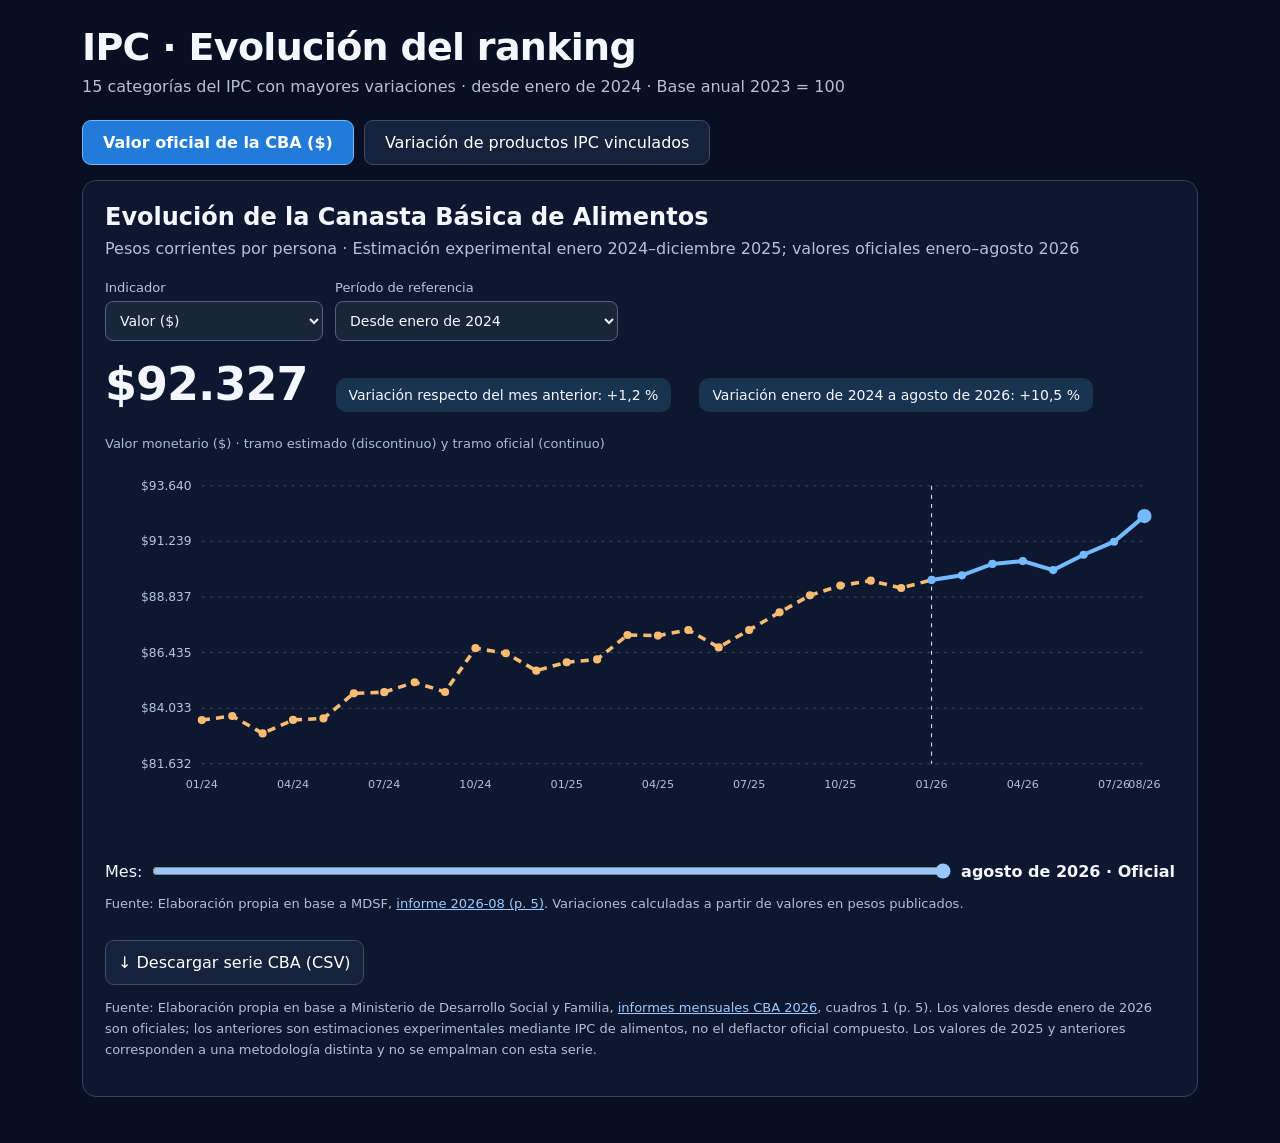
==== site/plantilla.html @ b956d028 "Publicar CBA-IPC version 1.0.0" ====
<!doctype html><html lang="es"><head><meta charset="utf-8"><meta name="viewport" content="width=device-width, initial-scale=1"><title>Canasta Básica de Alimentos · valor oficial y productos IPC</title><style>
:root{font-family:Inter,system-ui,-apple-system,Segoe UI,Arial,sans-serif;background:#080f23;color:#f5f7ff;color-scheme:dark}*{box-sizing:border-box}body{margin:0}.shell{max-width:1160px;margin:auto;padding:25px 22px 46px}h1{font-size:clamp(24px,4vw,38px);margin:0 0 8px;letter-spacing:-.7px}p{color:#b4c1d6}.sub{margin-top:0}.controls{display:grid;grid-template-columns:1.2fr 1.6fr 1fr;gap:14px;margin:22px 0}.control label{display:block;color:#9eaec7;font-size:12px;text-transform:uppercase;letter-spacing:1px;margin:0 0 8px}select,button{background:#16213b;color:white;border:1px solid #3a4b68;border-radius:9px;padding:12px;font:inherit;width:100%}select{cursor:pointer}.statstrip{display:flex;flex-wrap:wrap;align-items:baseline;gap:10px 24px;padding:15px 0;border-top:1px solid #2a3853;border-bottom:1px solid #2a3853}.current{font-weight:800;font-size:27px}.tag{color:#a9bcda;font-size:13px}.chart{margin:20px 0 16px}.chartHead{display:flex;align-items:baseline;justify-content:space-between;gap:10px}.chartHead small{color:#a9bad2}.barlist{position:relative;display:grid;gap:6px;margin-top:14px}.item{display:grid;grid-template-columns:minmax(125px,250px) minmax(0,1fr) 100px;align-items:center;gap:12px;min-height:32px;transition:transform .3s ease}.name{text-align:right;font-size:13px;white-space:nowrap;overflow:hidden;text-overflow:ellipsis}.track{background:linear-gradient(to right,transparent 24.9%,#ffffff13 25%,transparent 25.1%,transparent 49.9%,#ffffff13 50%,transparent 50.1%,transparent 74.9%,#ffffff13 75%,transparent 75.1%);height:24px;position:relative;border-left:1px solid #4d5b73}.fill{height:100%;border-radius:0 5px 5px 0;background:linear-gradient(90deg,#3f82df,#70b2fa);min-width:2px;transition:width .35s ease}.value{font-weight:650;font-variant-numeric:tabular-nums;font-size:13px}.rangebox{display:flex;gap:14px;align-items:center;margin:26px 0 12px}.play{width:auto;min-width:106px;cursor:pointer;background:#1c71d8;border-color:#1c71d8}.range{width:100%;accent-color:#71bcff}.foot{font-size:12px;line-height:1.6;color:#9faec5;margin-top:26px}.foot a{color:#aaccff}.empty{padding:65px 15px;color:#adc0da;text-align:center;border:1px dashed #3b4c69;border-radius:10px}.item[title]{cursor:help}.download{max-width:220px;margin-left:auto;cursor:pointer;font-size:13px;padding:9px}.meta{display:flex;align-items:center;justify-content:space-between;gap:16px}.legend{color:#c7d5ea;font-size:13px}@media(max-width:650px){.shell{padding:22px 12px}.controls{grid-template-columns:1fr}.item{grid-template-columns:100px minmax(0,1fr) 70px;gap:7px;min-height:34px}.name{font-size:11px}.value{font-size:11px}.current{font-size:21px}.chartHead{align-items:start}.play{min-width:86px}.download{max-width:140px}}

.barlist{display:block;overflow:hidden;min-height:570px;isolation:isolate}.item{position:absolute;left:0;right:0;top:0;height:35px;min-height:35px;transform:translateY(var(--y,0px));transition:transform 580ms cubic-bezier(.24,.75,.26,1),opacity 320ms ease;will-change:transform;grid-template-columns:minmax(125px,250px) minmax(0,1fr);cursor:pointer;z-index:1}.item:hover,.item:focus-visible,.item.active{z-index:5}.item:hover .name,.item.active .name{color:#a7d6ff;white-space:normal;overflow:visible;background:#080f23}.item .fill{transition:width 580ms ease;min-width:0}.tooltip{position:fixed;z-index:100;max-width:min(365px,92vw);background:#fff;color:#101c36;padding:12px 14px;border:1px solid #cdd8e9;border-radius:10px;box-shadow:0 8px 35px #0008;pointer-events:none;white-space:normal;font-size:13px;line-height:1.5;display:none}.tooltip strong{font-size:14px}.exports{display:flex;flex-wrap:wrap;gap:9px;align-items:center;margin-top:16px}.exports button{width:auto;min-width:100px;font-size:13px;cursor:pointer}.exports button:disabled{opacity:.45;cursor:not-allowed}.exportmsg{color:#9fc8f5;font-size:12px;min-height:18px}.item.exit{opacity:0;pointer-events:none}.chart{overflow:visible}@media(max-width:650px){.item{grid-template-columns:100px minmax(0,1fr);gap:7px}.exports button{flex:1}}

/* Vistas separadas: serie oficial de la CBA y ranking analítico de productos */
.views{display:flex;gap:10px;margin:24px 0 15px;flex-wrap:wrap}.views button{width:auto;cursor:pointer;padding:12px 20px}.views button.active{background:#207bda;border-color:#71b8ff;font-weight:750}.official{border:1px solid #31435f;border-radius:14px;padding:22px;background:#0d1830}.official .headline{display:flex;gap:28px;align-items:baseline;flex-wrap:wrap}.official .bigmoney{font-size:clamp(28px,5vw,46px);font-weight:800;letter-spacing:-1px}.official .pill{background:#173350;border-radius:10px;padding:9px 13px;font-size:14px}.official svg{width:100%;height:auto;overflow:visible}.official .point{cursor:pointer;transition:r .15s}.official .point:hover,.official .point:focus{r:9;stroke:#fff;stroke-width:2}.official .months{display:flex;gap:8px;align-items:center;margin-top:14px;flex-wrap:wrap}.official input[type=range]{flex:1;min-width:170px}.official .source{color:#b0bfd8;font-size:13px;line-height:1.6}.official .source a{color:#9ecbff}.official .csvline{width:auto;cursor:pointer;margin-top:12px}.official .chartcard{margin:24px 0 8px}.official .legendline{font-size:13px;color:#aabbd5}.official #officialChart:focus{outline:none}
.sort-buttons{display:flex;gap:7px}.sort-buttons button{padding:12px 6px;cursor:pointer}.sort-buttons .rank-active{background:#1c71d8;border-color:#83bfff}.track{border-left:none;background:transparent}.fill{position:absolute;top:0;height:100%;border-radius:4px;min-width:0;transition:width .35s ease,left .35s ease}.barlist::before{content:none}@media(min-width:651px){.controls{grid-template-columns:repeat(3,minmax(0,1fr))}}
</style><style>
.cba-settings{display:flex;gap:12px;flex-wrap:wrap;margin:18px 0 16px}.cba-settings>div{display:flex;flex-direction:column;gap:6px;min-width:195px}.cba-settings label{font-size:13px;color:#b5c5dc}.cba-settings select{border:1px solid #53627c;border-radius:8px;padding:10px;background:#18253b;color:#f5f8fc;font-size:14px}.cba-settings select:focus-visible{outline:2px solid #80c6fb}.cba-caption{font-size:12px;color:#b5c5dc;margin-top:8px}
.sort-buttons{display:flex;gap:7px}.sort-buttons button{padding:12px 6px;cursor:pointer}.sort-buttons .rank-active{background:#1c71d8;border-color:#83bfff}.track{border-left:none;background:transparent}.fill{position:absolute;top:0;height:100%;border-radius:4px;min-width:0;transition:width .35s ease,left .35s ease}.barlist::before{content:none}@media(min-width:651px){.controls{grid-template-columns:repeat(3,minmax(0,1fr))}}
</style></head><body><main class="shell"><h1>IPC · Evolución del ranking</h1><p class="sub"><span id="rankingSubtitle">15 categorías con mayores variaciones desde enero de 2024 · Base anual 2023 = 100</span></p><nav class="views" aria-label="Elegir visualización"><button id="officialTab" type="button" class="active" aria-selected="true">Valor oficial de la CBA ($)</button><button id="productsTab" type="button" aria-selected="false">Variación de productos IPC vinculados</button></nav><section class="official" id="officialView"><h2 style="margin:0 0 8px">Evolución de la Canasta Básica de Alimentos</h2><p style="margin:0 0 22px">Pesos corrientes por persona · Estimación experimental enero 2024–diciembre 2025; valores oficiales enero–agosto 2026</p><div class="cba-settings"><div><label for="cbaMetric">Indicador</label><select id="cbaMetric"><option value="money">Valor ($)</option><option value="pct">Variación acumulada (%)</option></select></div><div><label for="cbaReference">Período de referencia</label><select id="cbaReference"><option value="start">Desde enero de 2024</option><option value="year">Desde enero del año seleccionado</option><option value="rolling">Últimos 12 meses</option></select></div></div><div class="headline"><span class="bigmoney" id="officialValue"></span><span class="pill" id="officialMonthly"></span><span class="pill" id="officialCumulative"></span></div><div class="chartcard"><div class="legendline" id="cbaLegend">Evolución de la CBA en pesos · tramo estimado (discontinuo) y tramo oficial (continuo)</div><svg id="officialChart" viewBox="0 0 1050 385" role="img" aria-label="Evolución mensual del valor de la CBA"></svg></div><div class="months"><label for="officialSlider">Mes:</label><input id="officialSlider" type="range" min="0" max="7" value="7" step="1"><strong id="officialDate"></strong></div><p class="source" id="officialSource"></p><button type="button" class="csvline" id="officialCSV">↓ Descargar serie CBA (CSV)</button><p class="source">Fuente: Elaboración propia en base a Ministerio de Desarrollo Social y Familia, <a href="https://observatorio.ministeriodesarrollosocial.gob.cl/nueva-serie-cba-2026" target="_blank" rel="noopener">informes mensuales CBA 2026</a>, cuadros 1 (p. 5). Los valores desde enero de 2026 son oficiales; los anteriores son estimaciones experimentales mediante IPC de alimentos, no el deflactor oficial compuesto. Los valores de 2025 y anteriores corresponden a una metodología distinta y no se empalman con esta serie.</p></section><div id="productsView" hidden><section class="controls"><div class="control"><label for="mode">Universo de análisis</label><select id="mode"><option value="ipc">IPC completo</option><option value="cba">Productos vinculados a la CBA</option></select></div><div class="control" id="levelControl"><label for="level">Nivel de clasificación</label><select id="level"><option value="1">División</option><option value="2">Grupo</option><option value="3">Clase</option><option value="4" selected>Subclase</option><option value="5">Producto</option></select></div><div class="control" id="divControl"><label for="div">División del IPC</label><select id="div"><option value="all">Todas las divisiones</option></select></div><div class="control"><label>Orden del ranking</label><div class="sort-buttons" role="group" aria-label="Ordenar variaciones"><button id="rankHigh" type="button" class="rank-active" aria-pressed="true" title="Variaciones mayores primero">▲ Mayores</button><button id="rankLow" type="button" aria-pressed="false" title="Variaciones menores primero">▼ Menores</button></div></div><div class="control"><label for="variation">Variación</label><select id="variation"><option value="start">Desde enero de 2024</option><option value="monthly">Mensual</option><option value="yoy">12 meses</option><option value="annual">Acumulada en el año</option></select></div><div class="control"><label for="count">Número de barras</label><select id="count"><option value="10">10</option><option value="15" selected>15</option><option value="20">20</option><option value="30">30</option></select></div></section><section class="statstrip"><span class="current" id="month"></span><span class="tag" id="scope"></span><span class="tag" id="details"></span></section><section class="chart"><div class="chartHead"><span class="legend"><span id="rankLegend">Variación desde enero de 2024 (%) · Color fijo por categoría</span></span><small id="scale"></small></div><div class="barlist" id="bars"></div></section><div class="rangebox"><button class="play" id="play">▶ Reproducir</button><input class="range" id="range" type="range" value="0" min="0" step="1" aria-label="Seleccionar mes"></div><div class="meta"><span class="tag" id="progress"></span><button class="download" id="csv">↓ Descargar CSV</button></div><div class="exports"><button id="png">↓ PNG</button><button id="gif">↓ GIF animado</button><button id="webm">↓ Video WebM</button><button id="mp4">↓ Video MP4</button></div><div class="exportmsg" id="exportmsg" role="status" aria-live="polite"></div><div class="tooltip" id="tooltip" role="tooltip"></div><div class="foot"><p>Fuente: Elaboración propia en base a Instituto Nacional de Estadísticas de Chile (INE), <a href="https://www.ine.gob.cl/docs/default-source/%C3%ADndice-de-precios-al-consumidor/cuadros-estadisticos/base-anual-2023_100/series-de-tiempo/ipc-xls.xlsx" target="_blank" rel="noopener">IPC, series de tiempo, base anual 2023=100</a>. Archivo incorporado: enero de 2024 a septiembre de 2026.</p><p><strong>Criterio:</strong> variación porcentual = (índice del mes seleccionado / índice de enero 2024 − 1) × 100. Este indicador tiene una referencia fija y <strong>no corresponde</strong> a la columna de variación acumulada en el año publicada por el INE, que reinicia su referencia anualmente. Se utilizan los niveles jerárquicos originales del archivo. El ranking cambia cada mes. Los índices no equivalen a precios en pesos ni miden por sí mismos la incidencia en el IPC.</p><p><strong>Modo CBA:</strong> filtra los productos IPC asociados a los alimentos de la metodología CBA 2024. La correspondencia es analítica y puede agrupar varios componentes de la canasta en un producto IPC. El ranking no representa el valor oficial monetario de la CBA ni usa sus ponderaciones para sumar variaciones. Fuente: Elaboración propia en base a <a href="https://observatorio.ministeriodesarrollosocial.gob.cl/storage/docs/casen/2024/Metodologia_de_Medicion_de_la_Pobreza_por_Ingresos_2024.pdf" target="_blank" rel="noopener">MDSF, metodología 2024, anexo 6.2, pp. 42–44</a>.</p></div></div></main><script>const CBA_IPC=[];const CBA_SET=new Set(CBA_IPC.map(x=>x[0]+"|"+x[1]));const DATA={"dates":["2024-01","2024-02","2024-03","2024-04","2024-05","2024-06","2024-07","2024-08","2024-09","2024-10","2024-11","2024-12","2025-01","2025-02","2025-03","2025-04","2025-05","2025-06","2025-07","2025-08","2025-09","2025-10","2025-11","2025-12","2026-01","2026-02","2026-03","2026-04","2026-05","2026-06","2026-07","2026-08","2026-09"],"divisions":{"1":"ALIMENTOS Y BEBIDAS NO ALCOHÓLICAS","2":"BEBIDAS ALCOHÓLICAS Y TABACO","3":"VESTUARIO Y CALZADO","4":"VIVIENDA Y SERVICIOS BÁSICOS","5":"EQUIPAMIENTO Y MANTENCIÓN DEL HOGAR","6":"SALUD","7":"TRANSPORTE","8":"INFORMACIÓN Y COMUNICACIÓN","9":"RECREACIÓN, DEPORTES Y CULTURA","10":"EDUCACIÓN","11":"RESTAURANTES Y ALOJAMIENTO","12":"SEGUROS Y SERVICIOS FINANCIEROS","13":"BIENES Y SERVICIOS DIVERSOS"},"rows":[{"l":1,"c":"1","n":"ALIMENTOS Y BEBIDAS NO ALCOHÓLICAS","v":[0.0,0.213,-0.688,0.01,0.087,1.385,1.443,1.956,1.453,3.719,3.457,2.557,2.992,3.138,4.397,4.368,4.658,3.758,4.658,5.568,6.45,6.953,7.205,6.827,7.244,7.438,8.067,8.115,7.244,8.077,8.822,10.382,11.04]},{"l":2,"c":"1","n":"ALIMENTOS","v":[0.0,0.33,-0.446,0.097,0.136,1.338,1.396,2.094,1.716,3.597,3.587,2.54,2.899,3.19,4.547,4.538,4.586,3.49,4.315,4.877,5.905,6.331,6.835,6.477,6.748,6.855,7.621,7.553,6.709,7.456,8.076,9.696,10.529]},{"l":3,"c":"1","n":"PAN, CEREALES, HARINAS Y PASTAS","v":[0.0,1.391,0.793,1.783,2.243,2.899,2.292,2.086,2.977,3.79,3.918,3.007,4.496,4.799,5.485,5.064,5.044,5.749,6.386,5.906,7.258,5.906,7.003,6.552,6.934,6.435,6.376,7.209,4.966,8.129,8.815,8.531,9.167]},{"l":4,"c":"1","n":"ARROZ","v":[0.0,2.897,5.635,9.332,14.262,20.621,27.46,24.732,28.636,29.37,28.852,28.749,25.917,24.948,25.626,25.945,28.034,26.096,26.707,22.23,20.837,21.345,19.304,16.773,20.009,17.865,16.209,15.635,13.697,19.341,19.586,16.933,16.265]},{"l":5,"c":"1","n":"ARROZ","v":[0.0,2.897,5.635,9.332,14.262,20.621,27.46,24.732,28.636,29.37,28.852,28.749,25.917,24.948,25.626,25.945,28.034,26.096,26.707,22.23,20.837,21.345,19.304,16.773,20.009,17.865,16.209,15.635,13.697,19.341,19.586,16.933,16.265]},{"l":4,"c":"1","n":"HARINA DE CEREALES","v":[0.0,1.222,-2.078,-5.152,-5.82,-6.788,-7.409,-7.493,-9.101,-9.129,-9.308,-10.624,-6.638,-9.383,-11.875,-16.501,-13.981,-16.83,-15.466,-16.341,-16.04,-14.075,-14.065,-16.153,-13.718,-13.266,-13.436,-14.752,-16.313,-15.137,-14.009,-15.673,-11.668]},{"l":5,"c":"1","n":"HARINA DE TRIGO","v":[0.0,1.72,-2.325,-7.059,-8.609,-9.96,-10.99,-11.179,-13.466,-13.721,-13.948,-14.506,-9.875,-12.956,-15.687,-18.626,-15.422,-18.21,-16.074,-17.369,-17.057,-14.288,-14.251,-17.105,-13.466,-12.795,-12.899,-14.77,-17.114,-15.772,-14.534,-15.129,-13.069]},{"l":5,"c":"1","n":"HARINA DE OTROS CEREALES","v":[0.0,-0.074,-1.419,-0.028,1.688,1.753,2.254,2.439,2.662,3.246,3.2,-0.148,2.078,0.25,-1.605,-10.759,-10.082,-13.114,-13.829,-13.569,-13.3,-13.476,-13.56,-13.597,-14.394,-14.506,-14.867,-14.7,-14.162,-13.439,-12.567,-17.112,-7.902]},{"l":4,"c":"1","n":"PAN Y PRODUCTOS DE PANADERÍA","v":[0.0,1.539,1.115,2.161,2.328,2.901,1.707,1.5,2.713,3.502,4.035,2.92,4.765,5.653,6.709,6.265,5.998,7.459,8.011,7.172,8.771,7.242,8.929,8.662,8.564,8.139,8.1,9.343,6.561,10.063,10.704,10.103,10.803]},{"l":5,"c":"1","n":"PAN","v":[0.0,2.232,0.728,2.96,2.701,2.492,1.973,0.588,2.043,2.94,4.226,1.565,3.827,5.82,6.209,5.78,4.515,7.006,7.146,4.754,6.498,4.325,5.96,5.671,7.036,5.621,5.491,7.524,3.249,7.943,8.72,7.604,7.644]},{"l":5,"c":"1","n":"PRODUCTOS DE REPOSTERÍA","v":[0.0,0.951,2.49,3.421,4.745,5.382,4.147,4.647,6.333,8.185,8.793,11.234,13.832,14.41,15.802,16.538,16.371,16.449,15.891,17.234,17.606,18.93,19.341,19.547,19.763,19.253,19.204,20.067,20.429,22.508,22.253,22.057,22.498]},{"l":5,"c":"1","n":"GALLETAS","v":[0.0,-0.817,1.217,-3.241,-1.711,2.025,-2.12,2.224,1.397,1.217,-1.711,-0.713,-2.148,-5.855,-2.262,-4.619,0.105,-1.359,2.785,6.292,9.353,6.843,9.999,9.514,2.386,5.921,6.207,4.486,4.771,4.163,5.456,6.891,11.311]},{"l":5,"c":"1","n":"MASAS SALADAS PREPARADAS","v":[0.0,1.185,0.554,2.089,-4.023,-0.602,-2.507,-2.507,0.204,-5.014,-5.752,-4.674,-0.972,-1.234,0.622,2.138,-0.826,-0.068,-0.661,-1.02,-2.633,-3.226,1.972,-0.525,-2.38,2.196,3.216,2.925,-1.856,4.615,4.479,2.808,1.827]},{"l":4,"c":"1","n":"CEREALES PARA EL DESAYUNO","v":[0.0,-0.059,-6.281,-2.602,2.28,2.573,1.507,3.18,2.446,3.013,3.101,1.301,2.319,1.957,0.499,0.342,3.591,3.229,2.573,2.602,3.493,3.454,3.062,3.101,6.898,4.315,4.002,3.718,5.978,6.565,7.181,10.831,11.114]},{"l":5,"c":"1","n":"CEREALES PARA EL DESAYUNO","v":[0.0,-0.059,-6.281,-2.602,2.28,2.573,1.507,3.18,2.446,3.013,3.101,1.301,2.319,1.957,0.499,0.342,3.591,3.229,2.573,2.602,3.493,3.454,3.062,3.101,6.898,4.315,4.002,3.718,5.978,6.565,7.181,10.831,11.114]},{"l":4,"c":"1","n":"PASTAS","v":[0.0,-0.711,-2.665,-3.073,-6.401,-7.596,-7.928,-8.412,-8.725,-9.18,-12.603,-11.389,-10.327,-13.551,-15.334,-12.546,-12.423,-15.714,-14.026,-10.119,-7.966,-10.934,-12.385,-13.201,-11.645,-10.915,-9.73,-10.356,-11.152,-10.858,-9.303,-6.752,-7.084]},{"l":5,"c":"1","n":"PASTAS","v":[0.0,-0.711,-2.665,-3.073,-6.401,-7.596,-7.928,-8.412,-8.725,-9.18,-12.603,-11.389,-10.327,-13.551,-15.334,-12.546,-12.423,-15.714,-14.026,-10.119,-7.966,-10.934,-12.385,-13.201,-11.645,-10.915,-9.73,-10.356,-11.152,-10.858,-9.303,-6.752,-7.084]},{"l":4,"c":"1","n":"SNACKS","v":[0.0,1.218,2.563,1.618,4.843,3.791,4.726,6.792,2.378,7.026,5.593,5.857,4.775,4.268,6.276,3.196,-0.663,-0.926,0.331,6.051,6.188,4.171,4.132,4.726,3.469,3.128,3.089,2.962,4.103,5.74,6.344,8.517,8.673]},{"l":5,"c":"1","n":"SNACKS","v":[0.0,1.218,2.563,1.618,4.843,3.791,4.726,6.792,2.378,7.026,5.593,5.857,4.775,4.268,6.276,3.196,-0.663,-0.926,0.331,6.051,6.188,4.171,4.132,4.726,3.469,3.128,3.089,2.962,4.103,5.74,6.344,8.517,8.673]},{"l":3,"c":"1","n":"CARNES","v":[0.0,1.744,0.952,1.269,0.733,1.209,0.922,2.528,1.308,5.184,5.144,6.383,8.375,8.673,9.852,9.545,9.466,8.425,10.388,12.538,12.142,14.194,14.154,14.679,14.471,15.482,14.541,13.698,14.6,14.293,14.778,17.901,16.503]},{"l":4,"c":"1","n":"CARNE FRESCA, REFRIGERADA O CONGELADA","v":[0.0,1.746,2.012,1.489,0.966,1.558,1.42,3.284,2.209,6.055,6.233,7.87,10.444,10.611,11.893,11.292,11.045,9.359,11.321,13.393,12.939,15.434,15.355,15.937,15.72,16.607,15.503,14.665,16.075,15.503,16.006,19.655,18.432]},{"l":5,"c":"1","n":"CARNE DE VACUNO","v":[0.0,3.126,4.35,4.511,3.601,3.813,3.207,4.178,0.506,6.039,6.373,7.941,11.673,12.998,15.082,13.797,13.514,11.005,12.371,14.9,12.25,17.661,17.722,18.622,19.158,20.969,19.968,18.895,22.163,21.748,22.598,27.321,25.046]},{"l":5,"c":"1","n":"CARNE DE POLLO","v":[0.0,0.926,-0.473,-2.183,-1.786,-0.558,-0.047,3.478,5.454,8.374,8.204,10.227,11.853,10.076,9.934,10.671,10.832,9.896,13.185,13.922,16.134,15.577,14.915,13.762,12.382,12.779,10.709,10.265,8.932,7.921,7.873,10.425,10.454]},{"l":5,"c":"1","n":"CARNE DE CERDO","v":[0.0,-1.725,-0.951,-1.93,-2.695,-2.038,-1.627,0.608,3.42,2.44,2.44,3.586,3.655,3.057,3.763,3.165,2.479,2.293,3.684,6.712,8.702,5.615,6.075,8.623,7.751,5.615,6.075,5.252,4.939,4.312,4.821,6.82,7.927]},{"l":5,"c":"1","n":"CARNE DE PAVO","v":[0.0,-1.753,-8.494,-7.88,-9.154,-7.808,-7.365,-7.211,-6.371,-3.488,-1.148,0.38,0.804,2.232,6.009,4.771,2.72,3.082,6.38,8.865,15.561,18.661,19.176,22.655,22.935,26.035,25.194,25.05,26.044,27.616,26.74,26.667,20.432]},{"l":4,"c":"1","n":"CARNES PROCESADAS","v":[0.0,1.751,-2.375,0.564,0.02,0.131,-0.634,0.141,-1.51,2.466,1.731,1.741,1.912,2.637,3.463,4.097,4.54,5.486,7.458,9.854,9.623,10.307,10.377,10.77,10.549,11.958,11.515,10.679,9.995,10.518,10.911,12.451,10.498]},{"l":5,"c":"1","n":"CECINAS","v":[0.0,1.395,-2.017,-0.351,-0.672,0.11,-0.743,0.261,-1.556,2.971,1.736,1.445,1.586,2.328,3.362,4.075,4.496,5.791,7.888,10.588,10.327,11.501,11.903,12.314,11.592,13.087,12.625,11.863,10.347,10.949,11.542,13.167,10.959]},{"l":5,"c":"1","n":"HAMBURGUESAS","v":[0.0,5.947,-7.34,9.932,7.371,1.239,-0.94,-1.652,-1.972,-2.024,3.407,5.234,4.78,6.473,6.422,5.864,6.401,4.367,5.224,4.254,4.79,0.485,-3.521,-3.025,2.705,3.531,3.18,0.299,8.456,7.64,6.618,6.422,6.897]},{"l":5,"c":"1","n":"CARNES APANADAS","v":[0.0,0.776,0.949,1.184,0.031,-1.95,3.247,1.603,1.123,0.408,-2.634,0.633,3.767,1.082,-1.44,0.112,1.143,0.245,1.593,4.135,2.675,3.032,4.492,4.431,2.164,2.757,2.583,5.186,4.176,6.187,4.972,8.515,7.31]},{"l":3,"c":"1","n":"PESCADOS Y MARISCOS","v":[0.0,0.128,-2.983,-1.501,-1.335,0.805,-1.178,-0.883,0.52,1.305,3.739,1.501,1.452,3.199,3.906,2.591,5.721,4.917,6.977,6.408,5.78,6.389,5.957,4.72,6.408,7.861,7.291,8.93,6.31,6.742,8.852,10.108,10.913]},{"l":4,"c":"1","n":"PESCADOS FRESCOS O REFRIGERADOS","v":[0.0,-1.289,-6.786,-5.126,-2.353,-0.478,-4.267,-3.359,-1.367,-0.42,2.265,0.693,0.85,4.209,7.548,6.503,6.669,6.699,7.353,9.442,7.958,9.53,7.031,4.453,6.113,7.499,6.845,10.243,5.722,5.898,7.636,9.12,10.809]},{"l":5,"c":"1","n":"PESCADOS FRESCOS O REFRIGERADOS","v":[0.0,-1.289,-6.786,-5.126,-2.353,-0.478,-4.267,-3.359,-1.367,-0.42,2.265,0.693,0.85,4.209,7.548,6.503,6.669,6.699,7.353,9.442,7.958,9.53,7.031,4.453,6.113,7.499,6.845,10.243,5.722,5.898,7.636,9.12,10.809]},{"l":4,"c":"1","n":"PESCADOS EN CONSERVA","v":[0.0,1.458,1.223,2.231,-1.067,1.644,0.812,1.057,2.955,4.404,6.958,3.004,3.229,3.308,0.822,-1.135,3.601,3.092,8.944,3.621,3.19,2.985,5.0,5.744,6.635,8.504,9.003,6.644,6.126,7.574,9.179,10.079,10.011]},{"l":5,"c":"1","n":"PESCADOS EN CONSERVA","v":[0.0,1.458,1.223,2.231,-1.067,1.644,0.812,1.057,2.955,4.404,6.958,3.004,3.229,3.308,0.822,-1.135,3.601,3.092,8.944,3.621,3.19,2.985,5.0,5.744,6.635,8.504,9.003,6.644,6.126,7.574,9.179,10.079,10.011]},{"l":4,"c":"1","n":"MARISCOS FRESCOS O REFRIGERADOS","v":[0.0,1.616,-0.616,0.737,0.121,2.293,3.545,1.545,1.323,-0.293,1.151,1.121,0.02,0.535,0.788,-0.313,8.363,3.676,2.565,2.99,4.646,3.343,3.838,1.808,6.908,7.817,4.858,10.918,9.686,8.322,12.645,14.948,14.998]},{"l":5,"c":"1","n":"MARISCOS FRESCOS O REFRIGERADOS","v":[0.0,1.616,-0.616,0.737,0.121,2.293,3.545,1.545,1.323,-0.293,1.151,1.121,0.02,0.535,0.788,-0.313,8.363,3.676,2.565,2.99,4.646,3.343,3.838,1.808,6.908,7.817,4.858,10.918,9.686,8.322,12.645,14.948,14.998]},{"l":4,"c":"1","n":"MARISCOS EN CONSERVA","v":[0.0,0.93,-1.095,2.714,3.877,4.342,3.431,4.342,-0.271,0.921,2.374,-0.504,-1.793,-0.959,-3.16,-2.908,3.76,3.208,0.136,5.088,5.447,8.093,8.374,8.994,6.445,6.881,6.086,6.106,3.877,4.439,8.151,6.174,6.193]},{"l":5,"c":"1","n":"MARISCOS EN CONSERVA","v":[0.0,0.93,-1.095,2.714,3.877,4.342,3.431,4.342,-0.271,0.921,2.374,-0.504,-1.793,-0.959,-3.16,-2.908,3.76,3.208,0.136,5.088,5.447,8.093,8.374,8.994,6.445,6.881,6.086,6.106,3.877,4.439,8.151,6.174,6.193]},{"l":3,"c":"1","n":"LÁCTEOS, BEBIDAS VEGETALES Y HUEVOS","v":[0.0,1.306,0.772,3.037,3.789,5.026,5.233,4.304,4.244,3.275,4.353,3.947,1.721,2.533,3.453,5.194,6.678,6.816,9.201,9.666,10.467,9.567,10.675,10.239,8.043,8.389,8.577,10.032,11.239,12.475,12.169,11.921,11.822]},{"l":4,"c":"1","n":"LECHE LÍQUIDA","v":[0.0,-0.971,-2.09,2.655,4.14,5.527,6.428,6.25,5.824,3.665,3.14,2.704,0.416,-0.04,1.555,5.784,6.171,8.548,8.974,11.282,10.569,9.964,9.053,8.36,7.825,9.38,9.677,11.817,12.817,13.035,8.261,11.757,12.51]},{"l":5,"c":"1","n":"LECHE LÍQUIDA","v":[0.0,-0.971,-2.09,2.655,4.14,5.527,6.428,6.25,5.824,3.665,3.14,2.704,0.416,-0.04,1.555,5.784,6.171,8.548,8.974,11.282,10.569,9.964,9.053,8.36,7.825,9.38,9.677,11.817,12.817,13.035,8.261,11.757,12.51]},{"l":4,"c":"1","n":"OTRAS LECHES Y CREMAS","v":[0.0,1.438,1.815,-2.31,-2.846,-3.639,-1.805,-2.836,-3.233,-3.024,-2.578,-4.214,-4.551,-6.475,-3.133,-3.827,-3.847,-2.876,2.251,-3.074,0.932,1.448,0.853,1.259,-3.361,-3.342,-1.785,1.111,-2.33,-0.863,0.426,-0.912,0.337]},{"l":5,"c":"1","n":"LECHE EN POLVO","v":[0.0,2.32,4.387,-3.222,-2.948,-2.685,0.233,-0.111,-2.968,-2.32,-2.654,-4.903,-5.015,-7.304,-3.728,-3.991,-2.452,-0.78,3.12,-3.951,1.56,2.918,2.745,3.282,-0.861,-3.191,-1.813,3.242,-1.054,1.692,3.222,2.138,4.609]},{"l":5,"c":"1","n":"CREMAS Y LECHES CONSERVADAS","v":[0.0,0.279,-1.513,-1.137,-2.737,-4.886,-4.471,-6.37,-3.594,-3.951,-2.496,-3.344,-3.951,-5.416,-2.39,-3.633,-5.666,-5.609,1.118,-1.947,0.116,-0.472,-1.6,-1.368,-6.611,-3.546,-1.754,-1.638,-3.99,-4.173,-3.199,-4.876,-5.204]},{"l":4,"c":"1","n":"BEBIDAS VEGETALES","v":[0.0,2.574,0.052,7.026,9.309,9.454,9.765,7.296,10.824,11.0,8.261,12.09,15.795,13.18,15.961,6.631,15.338,11.478,13.761,10.917,12.941,12.744,9.631,13.429,17.995,16.677,10.357,8.946,12.277,11.125,10.17,17.02,14.342]},{"l":5,"c":"1","n":"BEBIDAS VEGETALES","v":[0.0,2.574,0.052,7.026,9.309,9.454,9.765,7.296,10.824,11.0,8.261,12.09,15.795,13.18,15.961,6.631,15.338,11.478,13.761,10.917,12.941,12.744,9.631,13.429,17.995,16.677,10.357,8.946,12.277,11.125,10.17,17.02,14.342]},{"l":4,"c":"1","n":"QUESOS","v":[0.0,1.599,1.369,2.739,3.149,4.608,4.578,3.529,4.298,3.359,5.728,6.317,4.948,6.168,5.728,7.477,6.567,7.317,6.907,7.957,8.267,7.657,11.945,11.705,9.556,9.046,8.567,7.777,10.966,13.285,13.525,12.615,12.935]},{"l":5,"c":"1","n":"QUESOS","v":[0.0,1.599,1.369,2.739,3.149,4.608,4.578,3.529,4.298,3.359,5.728,6.317,4.948,6.168,5.728,7.477,6.567,7.317,6.907,7.957,8.267,7.657,11.945,11.705,9.556,9.046,8.567,7.777,10.966,13.285,13.525,12.615,12.935]},{"l":4,"c":"1","n":"YOGURES Y PRODUCTOS SIMILARES","v":[0.0,0.937,-1.2,-0.332,-0.273,-0.098,-0.82,-1.59,-1.756,0.098,2.098,2.088,2.351,2.82,1.727,3.044,4.556,1.649,4.576,5.395,7.688,6.556,6.478,7.171,7.824,8.907,8.663,9.707,8.41,10.205,10.8,12.0,12.4]},{"l":5,"c":"1","n":"YOGURES Y PRODUCTOS SIMILARES","v":[0.0,0.937,-1.2,-0.332,-0.273,-0.098,-0.82,-1.59,-1.756,0.098,2.098,2.088,2.351,2.82,1.727,3.044,4.556,1.649,4.576,5.395,7.688,6.556,6.478,7.171,7.824,8.907,8.663,9.707,8.41,10.205,10.8,12.0,12.4]},{"l":4,"c":"1","n":"POSTRES LÁCTEOS","v":[0.0,3.153,-0.919,1.46,0.89,4.381,2.863,0.222,2.36,2.07,5.88,3.878,-1.373,2.669,1.122,0.6,6.441,3.046,9.101,10.938,10.812,13.027,12.466,12.147,9.874,13.433,13.482,13.859,10.919,13.781,14.913,14.971,13.907]},{"l":5,"c":"1","n":"POSTRES LÁCTEOS","v":[0.0,3.153,-0.919,1.46,0.89,4.381,2.863,0.222,2.36,2.07,5.88,3.878,-1.373,2.669,1.122,0.6,6.441,3.046,9.101,10.938,10.812,13.027,12.466,12.147,9.874,13.433,13.482,13.859,10.919,13.781,14.913,14.971,13.907]},{"l":4,"c":"1","n":"HUEVOS","v":[0.0,1.703,3.505,9.698,12.297,13.665,14.522,14.118,11.627,8.497,6.646,5.149,-0.384,0.817,5.395,8.329,13.902,14.699,20.833,20.794,21.522,17.653,16.481,14.384,9.639,8.959,10.436,16.265,19.642,18.204,18.096,15.359,13.281]},{"l":5,"c":"1","n":"HUEVOS","v":[0.0,1.703,3.505,9.698,12.297,13.665,14.522,14.118,11.627,8.497,6.646,5.149,-0.384,0.817,5.395,8.329,13.902,14.699,20.833,20.794,21.522,17.653,16.481,14.384,9.639,8.959,10.436,16.265,19.642,18.204,18.096,15.359,13.281]},{"l":3,"c":"1","n":"ACEITES Y GRASAS","v":[0.0,-0.859,-3.317,-1.542,1.483,2.273,1.786,2.293,2.488,4.039,2.888,2.225,2.303,3.844,4.098,5.903,5.679,3.093,5.308,2.566,5.171,3.386,3.415,4.176,5.757,3.425,2.956,2.156,3.825,3.454,2.566,2.351,4.303]},{"l":4,"c":"1","n":"ACEITES VEGETALES","v":[0.0,-0.169,-6.026,-3.519,1.844,2.983,3.588,3.112,3.241,5.481,4.014,2.726,2.637,5.055,4.678,6.314,6.809,1.249,5.739,2.171,5.798,3.747,3.241,3.608,5.739,0.763,0.694,0.287,2.518,1.685,-0.456,-0.496,2.528]},{"l":5,"c":"1","n":"ACEITE VEGETAL Y DE MARAVILLA","v":[0.0,-0.755,-6.903,-7.148,-4.731,-6.23,-7.668,-8.912,-9.483,-6.985,-9.034,-9.616,-8.83,-6.546,-5.782,-5.241,-4.568,-10.258,-5.69,-8.637,-3.814,-7.189,-7.23,-7.311,-4.425,-8.841,-8.555,-7.872,-6.72,-8.004,-10.023,-9.809,-6.077]},{"l":5,"c":"1","n":"ACEITE DE OLIVA","v":[0.0,2.208,-2.463,11.13,28.332,40.154,48.962,51.573,54.518,55.762,56.638,52.511,48.856,51.836,46.893,52.923,52.704,47.673,51.81,45.772,44.597,47.831,45.465,47.621,46.701,39.488,38.007,33.205,39.742,40.741,38.156,37.061,37.236]},{"l":4,"c":"1","n":"MANTEQUILLA","v":[0.0,-2.292,-0.355,0.384,0.528,1.64,0.038,2.359,2.206,2.216,2.666,1.957,1.755,1.736,2.398,4.872,5.582,6.829,6.992,3.693,4.738,2.868,3.741,5.39,6.062,7.433,6.513,4.988,7.558,6.944,8.345,7.884,8.747]},{"l":5,"c":"1","n":"MANTEQUILLA","v":[0.0,-2.292,-0.355,0.384,0.528,1.64,0.038,2.359,2.206,2.216,2.666,1.957,1.755,1.736,2.398,4.872,5.582,6.829,6.992,3.693,4.738,2.868,3.741,5.39,6.062,7.433,6.513,4.988,7.558,6.944,8.345,7.884,8.747]},{"l":4,"c":"1","n":"MARGARINA","v":[0.0,-0.245,2.077,3.115,2.398,0.415,-2.464,-2.143,-0.604,1.935,-2.322,0.415,2.209,3.747,6.069,6.815,0.057,1.68,-1.888,1.331,3.143,3.039,3.332,3.568,4.965,5.513,4.314,3.54,-0.349,2.473,1.331,0.953,0.481]},{"l":5,"c":"1","n":"MARGARINA","v":[0.0,-0.245,2.077,3.115,2.398,0.415,-2.464,-2.143,-0.604,1.935,-2.322,0.415,2.209,3.747,6.069,6.815,0.057,1.68,-1.888,1.331,3.143,3.039,3.332,3.568,4.965,5.513,4.314,3.54,-0.349,2.473,1.331,0.953,0.481]},{"l":3,"c":"1","n":"FRUTAS Y FRUTOS SECOS","v":[0.0,-0.21,0.621,-0.375,-1.927,-4.43,-5.591,-7.043,-6.02,-2.777,-1.589,-1.416,-1.151,-2.366,0.639,-1.663,-3.508,-6.897,-7.655,-7.491,-5.591,-2.549,-1.845,-1.434,-1.206,-2.357,2.85,-0.128,-5.116,-7.555,-8.998,-6.248,-3.353]},{"l":4,"c":"1","n":"FRUTAS FRESCAS","v":[0.0,-0.263,0.626,-0.436,-2.224,-5.148,-6.482,-8.162,-7.09,-3.459,-2.233,-2.052,-1.67,-3.059,0.154,-2.342,-4.403,-8.116,-9.106,-8.842,-6.818,-3.55,-2.696,-2.17,-2.061,-3.486,2.351,-1.044,-6.446,-9.305,-10.867,-7.871,-4.803]},{"l":5,"c":"1","n":"PALTAS","v":[0.0,2.336,4.654,3.514,2.92,3.282,3.588,-0.89,0.028,2.262,-0.501,-1.187,-1.168,-2.411,-1.307,-1.743,-3.514,-6.481,-6.555,-10.013,-9.642,-8.752,-10.875,-9.447,-7.602,-6.879,-3.263,-2.216,-6.972,-10.477,-13.147,-7.324,-2.142]},{"l":5,"c":"1","n":"FRUTAS DE ESTACIÓN","v":[0.0,-5.932,-10.571,-11.714,-8.581,-3.254,1.571,4.137,5.513,6.136,8.99,10.98,0.716,-4.481,-5.439,-8.618,-6.09,-2.622,2.138,6.982,10.366,12.932,16.846,10.366,1.45,-4.974,-3.626,-3.775,-4.332,-1.06,5.476,10.301,11.528]},{"l":5,"c":"1","n":"PLÁTANOS","v":[0.0,-0.525,-3.597,-2.739,-6.183,-6.899,-6.193,-7.595,-8.34,2.052,1.565,-9.189,-3.674,-1.212,2.834,-3.073,-6.384,-2.357,-2.328,-2.424,-1.221,11.021,4.284,1.422,-7.29,-3.989,13.941,-3.397,-11.069,-4.323,-3.225,-9.246,-2.376]},{"l":5,"c":"1","n":"LIMONES","v":[0.0,6.249,24.826,19.453,2.596,-18.714,-33.603,-38.932,-38.614,-33.336,-27.353,-22.961,-8.192,-4.109,13.737,10.668,0.12,-27.25,-40.6,-42.19,-38.726,-36.663,-31.299,-21.731,-3.353,3.37,18.68,7.384,-11.046,-31.522,-44.855,-40.806,-40.48]},{"l":5,"c":"1","n":"NARANJAS","v":[0.0,4.926,14.768,25.547,26.15,3.506,-9.527,-15.816,-12.134,-7.078,-2.263,1.419,3.377,8.655,19.833,20.946,16.336,2.273,-6.939,-7.393,-4.072,-1.725,1.957,7.922,12.199,13.061,22.839,25.575,20.399,5.371,-6.837,-5.529,-7.477]},{"l":5,"c":"1","n":"MANZANAS","v":[0.0,-4.002,-13.613,-22.035,-23.994,-25.259,-26.212,-23.521,-21.57,-18.216,-15.381,-10.16,-4.322,-12.226,-15.335,-20.168,-22.37,-23.537,-23.133,-21.402,-19.604,-17.607,-13.415,-7.828,-0.152,-10.938,-15.343,-18.796,-22.66,-23.415,-25.236,-22.721,-19.184]},{"l":5,"c":"1","n":"PERAS","v":[0.0,-2.462,-8.003,-10.968,-10.783,-11.568,-11.303,-10.43,-9.415,-4.65,-2.241,-0.274,0.274,-6.256,-6.044,-8.215,-8.788,-10.147,-11.709,-7.491,-5.312,-1.553,2.479,9.062,8.824,-0.944,-4.712,-4.985,-5.806,-7.28,-7.174,-5.683,-2.144]},{"l":4,"c":"1","n":"FRUTOS SECOS","v":[0.0,0.691,1.373,0.797,0.97,2.774,3.11,3.965,4.886,4.541,5.558,6.048,5.049,5.721,7.296,6.259,6.48,6.201,7.392,6.893,7.555,8.765,8.131,7.574,8.928,10.694,10.156,10.848,9.408,10.636,10.176,10.963,12.624]},{"l":5,"c":"1","n":"FRUTOS SECOS","v":[0.0,0.691,1.373,0.797,0.97,2.774,3.11,3.965,4.886,4.541,5.558,6.048,5.049,5.721,7.296,6.259,6.48,6.201,7.392,6.893,7.555,8.765,8.131,7.574,8.928,10.694,10.156,10.848,9.408,10.636,10.176,10.963,12.624]},{"l":4,"c":"1","n":"FRUTAS PRESERVADAS","v":[0.0,-1.638,-3.551,-3.286,-1.069,-2.54,-2.217,-2.717,-4.051,-3.109,-3.512,-5.012,-5.042,-6.327,-6.67,-5.454,-5.856,-7.759,-6.219,-7.955,-6.121,-6.317,-6.67,-7.7,-6.69,-8.259,-7.71,-6.866,-6.905,-5.758,-5.326,-6.474,-6.846]},{"l":5,"c":"1","n":"FRUTAS PRESERVADAS","v":[0.0,-1.638,-3.551,-3.286,-1.069,-2.54,-2.217,-2.717,-4.051,-3.109,-3.512,-5.012,-5.042,-6.327,-6.67,-5.454,-5.856,-7.759,-6.219,-7.955,-6.121,-6.317,-6.67,-7.7,-6.69,-8.259,-7.71,-6.866,-6.905,-5.758,-5.326,-6.474,-6.846]},{"l":3,"c":"1","n":"HORTALIZAS, LEGUMBRES Y TUBÉRCULOS","v":[0.0,-5.126,-6.688,-7.081,-6.922,-0.346,2.123,5.65,3.162,5.416,2.853,-4.659,-5.753,-5.426,-1.796,-2.17,-2.797,-7.278,-9.832,-8.868,-5.529,-5.416,-5.239,-7.83,-6.165,-6.137,-1.993,-2.236,-3.499,-2.367,0.131,5.622,9.944]},{"l":4,"c":"1","n":"HORTALIZAS Y LEGUMINOSAS","v":[0.0,-4.462,-4.657,-5.761,-5.455,3.924,6.754,12.84,10.14,5.65,2.792,-3.887,-5.743,-3.219,2.792,2.792,2.208,-3.618,-7.375,-5.464,0.733,0.844,0.742,-3.989,-2.709,-3.164,3.46,1.364,0.019,1.688,4.982,11.393,17.265]},{"l":5,"c":"1","n":"VERDURAS DE ESTACIÓN","v":[0.0,-2.433,0.801,-0.087,0.097,5.243,8.41,15.632,14.184,12.513,9.897,6.295,2.51,3.08,5.436,3.08,2.53,0.657,0.55,1.979,5.745,5.571,3.36,-0.241,-1.091,3.35,7.657,6.006,4.789,5.851,10.293,13.643,15.497]},{"l":5,"c":"1","n":"TOMATES","v":[0.0,-8.587,-14.128,-16.212,-16.177,2.12,-3.474,-0.374,0.695,-3.821,-0.775,-16.319,-21.967,-13.781,5.808,13.317,14.377,-2.432,-16.408,-18.92,-3.492,-3.652,-1.684,-13.878,-8.097,-14.368,0.668,-1.862,-4.552,-1.853,-3.893,-3.599,1.871]},{"l":5,"c":"1","n":"LECHUGAS","v":[0.0,0.238,3.59,8.688,14.162,32.252,49.301,55.212,37.102,9.323,5.594,1.944,9.402,17.951,20.807,16.612,8.827,5.703,2.579,7.299,7.984,5.465,9.144,10.751,13.815,14.113,21.482,18.268,11.862,12.06,17.693,30.527,44.253]},{"l":5,"c":"1","n":"CEBOLLAS Y CEBOLLINES","v":[0.0,-1.854,-0.542,-0.989,-1.807,0.656,1.502,2.777,0.342,-3.3,-7.703,-10.327,-9.975,-9.509,-8.568,-9.604,-10.004,-11.487,-12.828,-10.365,-11.326,-10.955,-6.78,-5.515,-6.428,-5.934,-5.278,-6.714,-5.572,-5.772,-1.978,2.33,2.453]},{"l":5,"c":"1","n":"ZAPALLOS","v":[0.0,-12.361,-16.904,-19.06,-19.823,-20.37,-19.93,-14.724,-13.298,-8.813,-11.275,-10.313,-15.395,-18.795,-18.496,-17.767,-17.02,-19.847,-21.945,-14.409,-6.773,-1.575,3.416,-0.978,-10.222,-15.362,-16.233,-15.951,-12.345,-6.4,0.58,17.634,15.52]},{"l":5,"c":"1","n":"ZANAHORIAS","v":[0.0,0.787,-0.741,-5.398,-9.351,-10.156,-5.124,-0.009,4.703,11.309,10.184,8.473,9.873,6.716,2.873,-3.175,-3.504,-8.784,-9.388,-3.138,-3.166,1.665,-2.388,-3.98,1.235,1.235,4.575,1.592,0.805,-1.171,7.411,28.438,50.261]},{"l":5,"c":"1","n":"PIMIENTOS MORRONES","v":[0.0,-8.32,-12.903,-15.294,-18.612,-14.439,-2.982,18.612,18.71,24.674,6.111,-8.83,-12.238,-19.146,-18.669,-19.984,-19.121,-17.166,-12.23,-8.485,-3.211,-0.542,-7.721,-14.858,-11.893,-13.125,-9.117,-12.411,-12.756,-11.614,-11.302,0.164,10.793]},{"l":5,"c":"1","n":"ZAPALLOS ITALIANOS","v":[0.0,0.663,19.388,6.743,12.35,33.379,34.789,45.277,28.151,24.332,2.893,4.008,13.097,14.191,16.6,8.468,18.62,17.589,28.14,31.664,42.741,27.225,4.544,3.471,1.673,12.087,18.041,15.99,23.227,34.252,48.117,46.76,60.593]},{"l":4,"c":"1","n":"PAPAS","v":[0.0,-16.57,-22.79,-24.723,-26.024,-20.83,-15.883,-17.386,-18.714,4.479,0.458,-16.241,-25.868,-31.236,-31.593,-34.552,-37.025,-40.176,-44.133,-46.46,-47.211,-47.77,-46.002,-45.058,-41.522,-39.232,-37.565,-31.666,-32.655,-33.159,-30.42,-18.045,-10.992]},{"l":5,"c":"1","n":"PAPAS","v":[0.0,-16.57,-22.79,-24.723,-26.024,-20.83,-15.883,-17.386,-18.714,4.479,0.458,-16.241,-25.868,-31.236,-31.593,-34.552,-37.025,-40.176,-44.133,-46.46,-47.211,-47.77,-46.002,-45.058,-41.522,-39.232,-37.565,-31.666,-32.655,-33.159,-30.42,-18.045,-10.992]},{"l":4,"c":"1","n":"LEGUMBRES SECAS","v":[0.0,0.478,0.365,2.632,4.244,4.862,4.721,8.749,8.159,9.124,6.96,6.988,10.07,10.286,9.19,9.059,10.267,8.703,9.948,9.386,10.454,8.15,8.965,9.274,10.361,7.232,5.864,5.958,5.265,4.834,4.609,1.518,3.26]},{"l":5,"c":"1","n":"LEGUMBRES SECAS","v":[0.0,0.478,0.365,2.632,4.244,4.862,4.721,8.749,8.159,9.124,6.96,6.988,10.07,10.286,9.19,9.059,10.267,8.703,9.948,9.386,10.454,8.15,8.965,9.274,10.361,7.232,5.864,5.958,5.265,4.834,4.609,1.518,3.26]},{"l":4,"c":"1","n":"VERDURAS CONGELADAS","v":[0.0,-0.479,-3.7,-5.081,-1.476,-1.035,-2.425,-4.927,-10.688,-2.761,-3.144,-12.529,-3.0,-0.633,-2.387,-5.263,-1.15,-5.1,-2.234,-1.582,-5.694,-2.377,-3.652,-3.47,-3.144,-2.234,-3.173,-3.786,-4.515,-2.262,-2.176,-2.118,-2.722]},{"l":5,"c":"1","n":"VERDURAS CONGELADAS","v":[0.0,-0.479,-3.7,-5.081,-1.476,-1.035,-2.425,-4.927,-10.688,-2.761,-3.144,-12.529,-3.0,-0.633,-2.387,-5.263,-1.15,-5.1,-2.234,-1.582,-5.694,-2.377,-3.652,-3.47,-3.144,-2.234,-3.173,-3.786,-4.515,-2.262,-2.176,-2.118,-2.722]},{"l":4,"c":"1","n":"OTRAS PREPARACIONES DE VEGETALES","v":[0.0,1.24,-0.4,2.891,2.54,4.19,4.786,6.007,3.458,6.886,6.144,3.467,9.455,7.091,9.475,11.233,10.275,8.185,8.586,10.139,10.49,11.037,10.822,10.52,12.209,12.385,13.528,13.577,11.955,13.02,14.046,13.391,11.516]},{"l":5,"c":"1","n":"PAPAS FRITAS","v":[0.0,3.646,-1.156,4.496,4.634,5.128,7.846,7.638,6.126,11.897,8.221,7.747,13.943,9.753,12.036,16.018,12.846,9.921,11.077,12.125,11.028,12.668,12.816,11.927,15.257,11.008,13.953,15.949,14.417,11.502,11.937,17.213,15.01]},{"l":5,"c":"1","n":"VERDURAS ENCURTIDAS","v":[0.0,2.545,3.526,6.538,4.109,13.542,15.028,18.593,11.871,12.318,21.109,13.581,22.499,19.108,28.793,31.348,26.452,29.104,21.848,28.764,27.667,32.699,32.971,31.727,28.249,34.311,34.642,32.738,30.367,37.624,38.294,29.794,26.316]},{"l":5,"c":"1","n":"PAPAS CONGELADAS Y DESHIDRATADAS","v":[0.0,-1.777,2.185,0.097,2.418,1.632,0.117,1.301,-0.913,0.913,1.136,-6.779,-0.155,0.223,-1.36,-1.748,4.244,-2.175,3.788,2.603,7.07,1.496,1.544,0.612,5.409,6.274,5.943,4.409,2.175,3.496,7.468,5.089,4.487]},{"l":5,"c":"1","n":"HORTALIZAS EN CONSERVA","v":[0.0,-2.318,-4.616,-0.487,-2.912,-2.561,-6.097,-4.577,-6.028,-1.753,-5.522,-5.142,-0.575,-2.522,-1.743,-3.058,-4.675,-5.853,-3.993,-3.827,-0.029,-1.607,-2.152,-1.811,-1.948,3.886,3.448,2.493,0.653,3.37,3.467,-1.412,-2.552]},{"l":5,"c":"1","n":"SUSTITUTOS VEGETALES DE CARNE","v":[0.0,-0.372,-4.564,-1.038,-1.591,-4.554,-4.383,-2.144,-2.649,-1.267,-7.136,-2.401,-3.096,-1.362,-3.639,-4.24,-0.286,-1.067,-1.705,-1.524,-5.955,-3.563,-6.66,-1.801,0.105,-3.211,-2.868,-2.268,-0.924,1.42,1.038,1.191,0.534]},{"l":3,"c":"1","n":"AZÚCAR, CONFITES Y POSTRES","v":[0.0,0.727,-0.134,-0.545,-0.43,-0.306,1.234,1.941,1.253,3.337,4.332,3.337,4.188,4.217,4.379,5.326,5.766,5.632,6.827,7.497,8.501,9.189,9.696,10.499,10.872,10.729,11.102,12.861,11.264,11.991,13.043,12.144,15.051]},{"l":4,"c":"1","n":"AZÚCAR","v":[0.0,0.561,-1.215,-3.221,-1.804,-2.522,-1.951,-3.019,-4.123,-1.933,-1.454,-3.175,-2.347,-2.973,-2.374,-1.703,-2.071,-6.773,-6.184,-8.31,-2.908,-5.2,-6.727,-3.838,-7.546,-7.951,-7.602,-8.614,-5.467,-7.077,-9.599,-5.356,-5.494]},{"l":5,"c":"1","n":"AZÚCAR","v":[0.0,0.561,-1.215,-3.221,-1.804,-2.522,-1.951,-3.019,-4.123,-1.933,-1.454,-3.175,-2.347,-2.973,-2.374,-1.703,-2.071,-6.773,-6.184,-8.31,-2.908,-5.2,-6.727,-3.838,-7.546,-7.951,-7.602,-8.614,-5.467,-7.077,-9.599,-5.356,-5.494]},{"l":4,"c":"1","n":"ENDULZANTES","v":[0.0,0.707,-3.063,0.609,-1.747,-1.973,-3.465,-1.06,-1.07,2.866,-0.864,-0.825,-0.589,1.728,-2.12,0.628,-2.12,-0.422,-3.033,-4.172,-3.504,-3.436,-3.828,-4.565,-2.65,-1.728,-3.377,-1.06,-6.822,-2.415,-4.368,-3.141,-1.934]},{"l":5,"c":"1","n":"ENDULZANTES","v":[0.0,0.707,-3.063,0.609,-1.747,-1.973,-3.465,-1.06,-1.07,2.866,-0.864,-0.825,-0.589,1.728,-2.12,0.628,-2.12,-0.422,-3.033,-4.172,-3.504,-3.436,-3.828,-4.565,-2.65,-1.728,-3.377,-1.06,-6.822,-2.415,-4.368,-3.141,-1.934]},{"l":4,"c":"1","n":"MERMELADAS Y POSTRES NO LÁCTEOS","v":[0.0,2.026,-2.064,-1.163,-2.181,-0.611,-4.051,1.056,0.039,-1.948,-0.678,1.289,1.134,-0.262,0.039,0.029,2.093,1.192,0.95,2.394,3.266,3.489,3.76,4.4,3.848,3.237,1.88,4.642,1.929,2.539,4.39,5.524,6.3]},{"l":5,"c":"1","n":"MERMELADAS","v":[0.0,0.657,-3.931,-2.266,-2.703,-1.818,-5.816,0.638,-1.418,-4.569,-2.18,-0.143,0.01,-0.819,0.076,0.657,1.694,0.495,-0.933,0.428,1.437,1.752,3.103,5.683,2.427,1.78,-1.428,3.198,0.609,0.276,1.771,5.274,5.74]},{"l":5,"c":"1","n":"POSTRES NO LÁCTEOS","v":[0.0,4.174,0.847,0.558,-1.365,1.275,-1.295,1.713,2.321,2.162,1.684,3.527,2.879,0.598,-0.02,-0.956,2.7,2.281,3.905,5.459,6.127,6.196,4.792,2.391,6.067,5.519,7.053,6.904,3.995,6.087,8.508,5.908,7.183]},{"l":4,"c":"1","n":"CHOCOLATES","v":[0.0,0.563,-0.81,-0.887,1.907,0.019,4.796,5.864,5.349,9.535,9.859,9.849,10.803,9.687,11.251,12.834,13.568,15.456,16.047,19.451,20.023,22.159,23.322,23.913,24.514,23.751,24.533,26.383,23.16,22.13,25.534,21.034,27.469]},{"l":5,"c":"1","n":"CHOCOLATES","v":[0.0,0.563,-0.81,-0.887,1.907,0.019,4.796,5.864,5.349,9.535,9.859,9.849,10.803,9.687,11.251,12.834,13.568,15.456,16.047,19.451,20.023,22.159,23.322,23.913,24.514,23.751,24.533,26.383,23.16,22.13,25.534,21.034,27.469]},{"l":4,"c":"1","n":"HELADOS","v":[0.0,0.762,2.921,1.417,-1.128,0.742,1.774,-0.54,-1.379,1.253,3.799,-0.463,0.588,2.603,1.359,2.998,3.789,3.105,5.901,5.524,5.438,5.756,7.135,7.26,8.243,9.776,10.596,13.43,12.842,15.889,15.783,16.053,17.509]},{"l":5,"c":"1","n":"HELADOS","v":[0.0,0.762,2.921,1.417,-1.128,0.742,1.774,-0.54,-1.379,1.253,3.799,-0.463,0.588,2.603,1.359,2.998,3.789,3.105,5.901,5.524,5.438,5.756,7.135,7.26,8.243,9.776,10.596,13.43,12.842,15.889,15.783,16.053,17.509]},{"l":4,"c":"1","n":"CARAMELOS Y GOMAS DE MASCAR","v":[0.0,-0.105,0.259,-0.556,-1.274,0.048,1.859,3.344,2.961,2.367,4.292,3.833,5.404,5.931,6.142,4.858,4.254,4.474,7.799,6.075,6.352,7.608,7.435,8.805,11.603,10.357,11.545,12.465,11.498,13.261,14.219,12.437,14.918]},{"l":5,"c":"1","n":"CARAMELOS Y GOMAS DE MASCAR","v":[0.0,-0.105,0.259,-0.556,-1.274,0.048,1.859,3.344,2.961,2.367,4.292,3.833,5.404,5.931,6.142,4.858,4.254,4.474,7.799,6.075,6.352,7.608,7.435,8.805,11.603,10.357,11.545,12.465,11.498,13.261,14.219,12.437,14.918]},{"l":3,"c":"1","n":"PRODUCTOS ALIMENTICIOS VARIOS","v":[0.0,1.066,0.864,0.845,0.48,1.478,1.862,3.12,2.198,3.926,3.273,2.861,1.834,1.622,2.342,3.821,3.542,3.11,3.993,4.243,4.637,5.424,5.875,4.915,7.152,7.814,8.275,7.286,6.902,7.017,8.448,8.937,9.072]},{"l":4,"c":"1","n":"PLATOS PREPARADOS ADQUIRIDOS EN TIENDAS Y SUPERMERCADOS","v":[0.0,1.426,1.084,1.084,0.811,1.631,2.246,4.053,4.18,4.698,4.727,5.157,2.754,1.465,2.725,4.629,4.258,4.483,4.903,5.206,6.758,7.803,6.729,5.489,10.47,10.802,11.378,10.831,9.61,9.308,10.733,11.759,11.485]},{"l":5,"c":"1","n":"PLATOS PREPARADOS ADQUIRIDOS EN TIENDAS Y SUPERMERCADOS","v":[0.0,1.426,1.084,1.084,0.811,1.631,2.246,4.053,4.18,4.698,4.727,5.157,2.754,1.465,2.725,4.629,4.258,4.483,4.903,5.206,6.758,7.803,6.729,5.489,10.47,10.802,11.378,10.831,9.61,9.308,10.733,11.759,11.485]},{"l":4,"c":"1","n":"ALIMENTOS PARA BEBÉ","v":[0.0,-0.256,-2.273,-2.863,-1.033,-1.81,-2.145,-1.771,-2.41,1.938,-0.079,3.424,2.578,0.118,0.61,2.686,3.394,2.991,3.699,5.844,3.286,6.543,6.198,4.929,6.208,6.769,9.052,11.6,12.771,10.242,10.232,12.062,12.721]},{"l":5,"c":"1","n":"ALIMENTOS PARA BEBÉ","v":[0.0,-0.256,-2.273,-2.863,-1.033,-1.81,-2.145,-1.771,-2.41,1.938,-0.079,3.424,2.578,0.118,0.61,2.686,3.394,2.991,3.699,5.844,3.286,6.543,6.198,4.929,6.208,6.769,9.052,11.6,12.771,10.242,10.232,12.062,12.721]},{"l":4,"c":"1","n":"ADEREZOS, SALSAS DE TOMATE Y SAL","v":[0.0,0.506,0.141,1.508,0.468,1.311,1.995,0.0,-1.546,3.513,0.468,-0.927,-0.618,0.665,0.037,-0.815,-0.778,-1.48,0.244,0.946,0.637,-0.965,1.593,1.33,-0.974,-0.037,0.094,-2.192,-1.789,-1.471,-0.066,0.225,-0.384]},{"l":5,"c":"1","n":"ADEREZOS","v":[0.0,0.121,0.52,1.002,0.149,0.418,2.422,-0.529,-4.279,3.861,-1.095,-3.49,-2.645,-0.278,-1.476,-2.692,-1.262,-3.054,-0.724,-1.921,-2.497,-3.648,-0.631,-1.067,-3.74,-3.453,-3.119,-5.3,-4.112,-4.873,-2.395,-2.014,-3.109]},{"l":5,"c":"1","n":"SALSAS DE TOMATE","v":[0.0,1.413,-1.166,2.74,0.863,3.394,0.958,0.796,4.257,2.939,3.764,4.361,3.603,2.399,2.693,2.01,-1.356,0.73,1.081,6.466,6.713,3.66,5.812,6.002,4.02,6.353,6.068,2.778,0.967,3.755,2.968,2.901,3.044]},{"l":5,"c":"1","n":"SAL","v":[0.0,0.558,1.85,1.537,2.144,1.782,1.899,2.105,2.154,2.242,2.81,3.24,2.584,3.221,4.542,6.882,7.048,5.698,6.843,7.352,7.499,7.46,6.941,6.481,6.745,8.399,8.282,9.183,10.915,11.933,11.522,12.394,13.803]},{"l":4,"c":"1","n":"ALIÑOS","v":[0.0,4.124,5.192,0.369,-1.428,2.383,7.037,18.424,12.428,4.559,8.37,3.698,3.67,5.155,6.602,4.53,3.509,2.242,2.781,2.62,2.601,3.32,7.179,7.188,10.688,11.785,11.69,9.638,8.314,8.153,12.135,15.36,14.234]},{"l":5,"c":"1","n":"ALIÑOS","v":[0.0,4.124,5.192,0.369,-1.428,2.383,7.037,18.424,12.428,4.559,8.37,3.698,3.67,5.155,6.602,4.53,3.509,2.242,2.781,2.62,2.601,3.32,7.179,7.188,10.688,11.785,11.69,9.638,8.314,8.153,12.135,15.36,14.234]},{"l":4,"c":"1","n":"OTROS PRODUCTOS ALIMENTICIOS","v":[0.0,0.152,0.58,0.485,0.875,1.978,-0.247,0.666,0.0,2.891,2.72,2.197,2.273,2.53,3.671,8.959,8.417,7.019,7.989,7.029,6.525,9.625,9.625,8.027,9.844,10.833,11.185,10.405,10.938,12.716,13.582,11.499,14.172]},{"l":5,"c":"1","n":"SUPLEMENTOS ALIMENTICIOS Y NUTRICIONALES","v":[0.0,-0.881,1.744,0.881,0.824,3.222,3.127,2.663,-0.483,2.776,1.98,1.649,3.061,2.217,4.823,12.338,11.637,12.177,11.873,9.94,8.481,10.281,10.433,9.391,9.779,12.3,13.276,13.939,15.607,17.531,17.711,14.621,19.464]},{"l":5,"c":"1","n":"SOPAS Y CREMAS","v":[0.0,3.348,0.643,-0.058,3.943,3.521,-2.82,2.485,5.986,5.698,8.058,7.003,4.173,6.485,4.682,7.406,8.106,3.569,7.694,9.286,8.365,12.04,12.567,11.09,13.833,12.241,10.994,8.711,9.833,9.91,12.625,12.375,12.567]},{"l":5,"c":"1","n":"MANJAR Y DULCES UNTABLES","v":[0.0,-1.859,-2.637,0.228,-3.566,-3.708,-5.51,-7.473,-7.711,-1.005,-3.329,-3.538,-2.684,-2.599,-0.929,2.143,0.209,-1.764,-2.068,-4.249,-1.527,4.201,3.006,-0.247,4.002,4.714,5.804,3.395,-0.028,3.907,3.841,1.736,2.295]},{"l":2,"c":"1","n":"BEBIDAS NO ALCOHÓLICAS","v":[0.0,-0.881,-2.788,-0.795,-0.393,1.705,1.801,0.652,-0.853,4.8,2.194,2.673,3.794,2.702,3.037,2.779,5.203,6.007,7.617,11.622,11.201,12.379,10.424,9.869,11.613,12.532,11.91,12.973,11.919,13.481,15.34,16.384,15.455]},{"l":3,"c":"1","n":"JUGOS","v":[0.0,-0.685,0.255,2.634,0.852,5.944,7.472,5.631,3.447,9.156,10.096,12.965,11.78,10.488,11.917,13.445,13.23,11.349,12.691,18.508,19.174,19.663,16.735,17.068,15.981,15.864,15.844,16.353,17.744,21.132,23.306,23.854,23.306]},{"l":4,"c":"1","n":"JUGOS","v":[0.0,-0.685,0.255,2.634,0.852,5.944,7.472,5.631,3.447,9.156,10.096,12.965,11.78,10.488,11.917,13.445,13.23,11.349,12.691,18.508,19.174,19.663,16.735,17.068,15.981,15.864,15.844,16.353,17.744,21.132,23.306,23.854,23.306]},{"l":5,"c":"1","n":"JUGOS LÍQUIDOS","v":[0.0,-1.081,0.491,2.31,0.757,6.596,7.717,5.927,3.499,9.388,11.088,14.46,12.818,11.983,11.855,13.87,14.067,11.521,12.179,18.323,18.815,19.178,16.121,16.603,15.826,15.404,15.295,15.944,17.232,21.891,24.28,24.241,23.71]},{"l":5,"c":"1","n":"JUGOS EN POLVO","v":[0.0,1.211,-0.894,4.182,1.288,2.836,6.297,4.192,3.153,8.027,5.403,5.826,6.845,3.365,12.228,11.459,9.219,10.556,15.161,19.371,20.871,21.957,19.698,19.294,16.766,18.112,18.458,18.304,20.208,17.525,18.631,22.053,21.361]},{"l":3,"c":"1","n":"CAFÉ Y SUCEDÁNEOS","v":[0.0,-2.169,-9.504,-6.479,0.093,-2.746,-3.695,1.676,-2.672,3.314,-2.653,6.721,6.646,4.133,12.557,13.451,22.182,24.63,24.453,26.762,28.893,27.153,26.008,27.041,27.395,27.962,30.206,27.534,25.98,31.509,29.517,34.897,33.734]},{"l":4,"c":"1","n":"CAFÉ Y SUCEDÁNEOS","v":[0.0,-2.169,-9.504,-6.479,0.093,-2.746,-3.695,1.676,-2.672,3.314,-2.653,6.721,6.646,4.133,12.557,13.451,22.182,24.63,24.453,26.762,28.893,27.153,26.008,27.041,27.395,27.962,30.206,27.534,25.98,31.509,29.517,34.897,33.734]},{"l":5,"c":"1","n":"CAFÉ Y SUCEDÁNEOS","v":[0.0,-2.169,-9.504,-6.479,0.093,-2.746,-3.695,1.676,-2.672,3.314,-2.653,6.721,6.646,4.133,12.557,13.451,22.182,24.63,24.453,26.762,28.893,27.153,26.008,27.041,27.395,27.962,30.206,27.534,25.98,31.509,29.517,34.897,33.734]},{"l":3,"c":"1","n":"TÉ","v":[0.0,0.802,-1.023,0.912,0.442,1.216,1.76,-1.29,-1.631,2.276,2.644,4.524,1.585,1.622,1.511,5.721,5.399,3.409,5.049,6.311,3.39,2.93,2.008,1.023,7.453,4.865,-0.977,0.184,2.239,1.382,-1.198,1.631,-0.691]},{"l":4,"c":"1","n":"TÉ","v":[0.0,0.802,-1.023,0.912,0.442,1.216,1.76,-1.29,-1.631,2.276,2.644,4.524,1.585,1.622,1.511,5.721,5.399,3.409,5.049,6.311,3.39,2.93,2.008,1.023,7.453,4.865,-0.977,0.184,2.239,1.382,-1.198,1.631,-0.691]},{"l":5,"c":"1","n":"TÉ","v":[0.0,0.802,-1.023,0.912,0.442,1.216,1.76,-1.29,-1.631,2.276,2.644,4.524,1.585,1.622,1.511,5.721,5.399,3.409,5.049,6.311,3.39,2.93,2.008,1.023,7.453,4.865,-0.977,0.184,2.239,1.382,-1.198,1.631,-0.691]},{"l":3,"c":"1","n":"AGUA EMBOTELLADA","v":[0.0,-3.094,-2.143,-0.693,-0.545,-3.916,-4.997,-5.533,-7.833,6.069,0.647,-2.115,3.88,-1.506,-3.298,-0.647,5.09,3.473,3.972,12.932,14.401,17.301,14.872,14.317,13.172,16.876,17.707,19.305,15.001,18.797,20.746,20.765,21.264]},{"l":4,"c":"1","n":"AGUA EMBOTELLADA","v":[0.0,-3.094,-2.143,-0.693,-0.545,-3.916,-4.997,-5.533,-7.833,6.069,0.647,-2.115,3.88,-1.506,-3.298,-0.647,5.09,3.473,3.972,12.932,14.401,17.301,14.872,14.317,13.172,16.876,17.707,19.305,15.001,18.797,20.746,20.765,21.264]},{"l":5,"c":"1","n":"AGUA EMBOTELLADA","v":[0.0,-3.094,-2.143,-0.693,-0.545,-3.916,-4.997,-5.533,-7.833,6.069,0.647,-2.115,3.88,-1.506,-3.298,-0.647,5.09,3.473,3.972,12.932,14.401,17.301,14.872,14.317,13.172,16.876,17.707,19.305,15.001,18.797,20.746,20.765,21.264]},{"l":3,"c":"1","n":"BEBIDAS GASEOSAS","v":[0.0,-1.028,-3.374,-1.173,-1.105,2.278,2.841,0.591,0.184,3.869,0.65,-1.309,0.679,0.911,-0.039,-3.403,-1.231,1.706,4.411,6.671,5.11,7.514,5.352,4.159,8.154,9.094,7.96,9.637,8.251,8.542,12.498,12.439,11.014]},{"l":4,"c":"1","n":"BEBIDAS GASEOSAS","v":[0.0,-1.028,-3.374,-1.173,-1.105,2.278,2.841,0.591,0.184,3.869,0.65,-1.309,0.679,0.911,-0.039,-3.403,-1.231,1.706,4.411,6.671,5.11,7.514,5.352,4.159,8.154,9.094,7.96,9.637,8.251,8.542,12.498,12.439,11.014]},{"l":5,"c":"1","n":"BEBIDAS GASEOSAS","v":[0.0,-1.028,-3.374,-1.173,-1.105,2.278,2.841,0.591,0.184,3.869,0.65,-1.309,0.679,0.911,-0.039,-3.403,-1.231,1.706,4.411,6.671,5.11,7.514,5.352,4.159,8.154,9.094,7.96,9.637,8.251,8.542,12.498,12.439,11.014]},{"l":3,"c":"1","n":"OTRAS BEBIDAS NO ALCOHÓLICAS","v":[0.0,2.928,-0.582,-0.71,-0.355,5.491,3.095,2.001,-0.217,3.312,2.317,3.638,2.652,2.632,1.548,2.948,1.617,1.676,2.159,8.429,8.182,6.792,6.556,6.043,3.253,5.846,6.23,8.724,7.177,5.708,5.333,7.63,7.946]},{"l":4,"c":"1","n":"OTRAS BEBIDAS NO ALCOHÓLICAS","v":[0.0,2.928,-0.582,-0.71,-0.355,5.491,3.095,2.001,-0.217,3.312,2.317,3.638,2.652,2.632,1.548,2.948,1.617,1.676,2.159,8.429,8.182,6.792,6.556,6.043,3.253,5.846,6.23,8.724,7.177,5.708,5.333,7.63,7.946]},{"l":5,"c":"1","n":"OTRAS BEBIDAS NO ALCOHÓLICAS","v":[0.0,2.928,-0.582,-0.71,-0.355,5.491,3.095,2.001,-0.217,3.312,2.317,3.638,2.652,2.632,1.548,2.948,1.617,1.676,2.159,8.429,8.182,6.792,6.556,6.043,3.253,5.846,6.23,8.724,7.177,5.708,5.333,7.63,7.946]},{"l":1,"c":"2","n":"BEBIDAS ALCOHÓLICAS Y TABACO","v":[0.0,0.647,0.386,-0.135,-0.068,-0.241,-0.405,-0.097,-0.521,1.284,0.222,-1.033,0.936,1.921,3.098,4.266,3.668,3.764,4.778,3.581,3.31,4.961,2.461,2.046,5.173,4.189,6.283,5.859,6.312,7.287,7.702,7.885,7.538]},{"l":2,"c":"2","n":"BEBIDAS ALCOHÓLICAS","v":[0.0,0.92,0.552,0.087,0.184,-0.068,-0.291,0.136,-0.465,2.111,0.6,-1.191,1.617,1.569,3.244,4.91,4.067,4.193,5.646,3.932,3.554,5.907,2.334,1.743,6.198,4.803,6.392,5.782,6.44,7.825,8.416,7.447,6.944]},{"l":3,"c":"2","n":"DESTILADOS","v":[0.0,-1.361,-1.077,-3.859,-1.724,-3.585,-1.596,-4.662,-2.654,-1.988,-5.132,-3.467,-2.723,-4.868,-4.251,-2.38,-1.538,-3.996,-2.018,-2.331,-2.008,-2.243,-3.497,-3.213,1.293,-1.939,-1.254,-1.89,-3.506,-3.928,-2.625,-2.899,-3.585]},{"l":4,"c":"2","n":"DESTILADOS","v":[0.0,-1.361,-1.077,-3.859,-1.724,-3.585,-1.596,-4.662,-2.654,-1.988,-5.132,-3.467,-2.723,-4.868,-4.251,-2.38,-1.538,-3.996,-2.018,-2.331,-2.008,-2.243,-3.497,-3.213,1.293,-1.939,-1.254,-1.89,-3.506,-3.928,-2.625,-2.899,-3.585]},{"l":5,"c":"2","n":"OTROS DESTILADOS","v":[0.0,-1.582,-1.032,-4.471,-1.887,-4.039,-1.228,-4.284,-2.859,-1.828,-4.156,-5.07,-3.567,-6.348,-6.24,-4.618,-3.007,-6.102,-2.683,-4.206,-2.918,-4.048,-6.279,-6.8,-1.503,-3.469,-4.805,-4.726,-7.409,-7.743,-6.525,-6.318,-7.772]},{"l":5,"c":"2","n":"PISCOS","v":[0.0,-0.974,-1.149,-2.766,-1.441,-2.766,-2.24,-5.336,-2.288,-2.259,-6.856,-0.613,-1.217,-2.22,-0.701,1.636,1.091,-0.234,-0.828,1.042,-0.38,1.003,1.48,3.214,6.31,0.799,5.093,3.184,3.457,2.892,4.343,3.204,3.905]},{"l":3,"c":"2","n":"VINOS","v":[0.0,2.615,2.596,1.75,-0.731,1.423,-0.481,0.25,-2.028,2.778,1.577,-5.172,2.663,3.884,8.479,9.854,4.941,6.278,9.787,5.509,5.057,8.681,2.0,0.298,7.508,8.277,13.209,10.815,10.133,14.459,14.795,12.373,11.757]},{"l":4,"c":"2","n":"VINOS","v":[0.0,2.615,2.596,1.75,-0.731,1.423,-0.481,0.25,-2.028,2.778,1.577,-5.172,2.663,3.884,8.479,9.854,4.941,6.278,9.787,5.509,5.057,8.681,2.0,0.298,7.508,8.277,13.209,10.815,10.133,14.459,14.795,12.373,11.757]},{"l":5,"c":"2","n":"VINOS","v":[0.0,2.615,2.596,1.75,-0.731,1.423,-0.481,0.25,-2.028,2.778,1.577,-5.172,2.663,3.884,8.479,9.854,4.941,6.278,9.787,5.509,5.057,8.681,2.0,0.298,7.508,8.277,13.209,10.815,10.133,14.459,14.795,12.373,11.757]},{"l":3,"c":"2","n":"CERVEZAS","v":[0.0,0.553,-0.019,0.388,1.785,0.262,0.514,2.24,1.862,3.753,2.425,3.016,2.832,2.638,2.589,4.655,5.838,6.314,5.974,5.78,5.063,7.458,5.208,5.082,7.555,5.286,4.83,5.586,8.079,7.972,8.535,8.321,8.205]},{"l":4,"c":"2","n":"CERVEZAS","v":[0.0,0.553,-0.019,0.388,1.785,0.262,0.514,2.24,1.862,3.753,2.425,3.016,2.832,2.638,2.589,4.655,5.838,6.314,5.974,5.78,5.063,7.458,5.208,5.082,7.555,5.286,4.83,5.586,8.079,7.972,8.535,8.321,8.205]},{"l":5,"c":"2","n":"CERVEZAS","v":[0.0,0.553,-0.019,0.388,1.785,0.262,0.514,2.24,1.862,3.753,2.425,3.016,2.832,2.638,2.589,4.655,5.838,6.314,5.974,5.78,5.063,7.458,5.208,5.082,7.555,5.286,4.83,5.586,8.079,7.972,8.535,8.321,8.205]},{"l":3,"c":"2","n":"CÓCTELES Y LICORES","v":[0.0,0.135,-3.948,-0.907,-2.104,-1.95,-2.568,-4.527,-4.373,-5.396,-4.47,-5.184,-3.012,-3.456,-2.78,-4.412,-0.097,-3.514,-1.458,-4.527,-3.427,-1.303,-3.031,-3.031,0.019,-2.191,-2.722,-3.369,-2.23,-1.651,-1.525,-1.284,-4.624]},{"l":4,"c":"2","n":"CÓCTELES Y LICORES","v":[0.0,0.135,-3.948,-0.907,-2.104,-1.95,-2.568,-4.527,-4.373,-5.396,-4.47,-5.184,-3.012,-3.456,-2.78,-4.412,-0.097,-3.514,-1.458,-4.527,-3.427,-1.303,-3.031,-3.031,0.019,-2.191,-2.722,-3.369,-2.23,-1.651,-1.525,-1.284,-4.624]},{"l":5,"c":"2","n":"CÓCTELES Y LICORES","v":[0.0,0.135,-3.948,-0.907,-2.104,-1.95,-2.568,-4.527,-4.373,-5.396,-4.47,-5.184,-3.012,-3.456,-2.78,-4.412,-0.097,-3.514,-1.458,-4.527,-3.427,-1.303,-3.031,-3.031,0.019,-2.191,-2.722,-3.369,-2.23,-1.651,-1.525,-1.284,-4.624]},{"l":2,"c":"2","n":"CIGARRILLOS","v":[0.0,0.0,0.0,-0.642,-0.642,-0.642,-0.642,-0.642,-0.642,-0.642,-0.642,-0.642,-0.642,2.768,2.768,2.768,2.768,2.768,2.768,2.768,2.768,2.768,2.768,2.768,2.768,2.768,6.052,6.052,6.052,6.052,6.052,8.925,8.925]},{"l":3,"c":"2","n":"CIGARRILLOS","v":[0.0,0.0,0.0,-0.642,-0.642,-0.642,-0.642,-0.642,-0.642,-0.642,-0.642,-0.642,-0.642,2.768,2.768,2.768,2.768,2.768,2.768,2.768,2.768,2.768,2.768,2.768,2.768,2.768,6.052,6.052,6.052,6.052,6.052,8.925,8.925]},{"l":4,"c":"2","n":"CIGARRILLOS","v":[0.0,0.0,0.0,-0.642,-0.642,-0.642,-0.642,-0.642,-0.642,-0.642,-0.642,-0.642,-0.642,2.768,2.768,2.768,2.768,2.768,2.768,2.768,2.768,2.768,2.768,2.768,2.768,2.768,6.052,6.052,6.052,6.052,6.052,8.925,8.925]},{"l":5,"c":"2","n":"CIGARRILLOS","v":[0.0,0.0,0.0,-0.642,-0.642,-0.642,-0.642,-0.642,-0.642,-0.642,-0.642,-0.642,-0.642,2.768,2.768,2.768,2.768,2.768,2.768,2.768,2.768,2.768,2.768,2.768,2.768,2.768,6.052,6.052,6.052,6.052,6.052,8.925,8.925]},{"l":1,"c":"3","n":"VESTUARIO Y CALZADO","v":[0.0,2.476,1.571,-0.343,1.539,-4.639,-2.767,-0.458,2.85,-0.208,1.123,-0.166,0.125,2.403,3.693,1.602,2.798,-3.755,-1.415,-1.415,-0.062,-3.162,-0.686,-3.88,-4.473,-2.257,-0.26,-2.028,-2.257,-8.207,-6.116,-5.336,-3.141]},{"l":2,"c":"3","n":"VESTUARIO","v":[0.0,2.539,1.993,0.021,1.542,-4.438,-2.539,-0.525,0.556,-1.909,-0.745,-2.13,-2.486,1.039,1.668,-0.85,-0.745,-6.494,-4.574,-3.955,-3.997,-5.718,-3.567,-6.945,-7.144,-4.28,-3.514,-4.752,-4.364,-10.334,-8.655,-7.407,-6.431]},{"l":3,"c":"3","n":"VESTUARIO","v":[0.0,2.764,2.384,0.644,2.268,-3.682,-1.783,0.506,1.635,-0.844,0.317,-1.087,-1.572,2.121,2.944,0.644,0.622,-5.202,-3.26,-2.659,-2.68,-4.495,-2.29,-5.729,-5.919,-2.88,-2.068,-3.482,-3.355,-9.411,-7.428,-6.109,-5.328]},{"l":4,"c":"3","n":"VESTUARIO PARA HOMBRES","v":[0.0,1.447,0.661,-1.819,1.116,-5.786,-1.137,1.261,2.749,1.147,3.751,2.304,2.542,5.27,6.169,3.906,5.135,-4.112,1.302,1.395,1.994,0.744,3.709,-1.188,-0.196,2.408,3.751,2.666,2.924,-4.939,0.599,0.558,2.945]},{"l":5,"c":"3","n":"PANTALONES PARA HOMBRE","v":[0.0,0.283,-0.434,-1.717,1.06,-4.353,1.101,4.757,8.564,6.372,10.695,7.928,7.796,8.746,8.311,6.292,8.281,0.959,5.696,8.008,8.675,8.18,12.977,7.564,7.817,10.048,10.341,9.241,9.746,3.262,8.362,9.867,13.725]},{"l":5,"c":"3","n":"CAMISAS Y POLERAS PARA HOMBRE","v":[0.0,3.154,1.805,-0.924,1.965,-6.085,0.35,2.92,3.228,3.515,6.329,6.956,7.051,12.615,12.541,9.6,10.056,-0.945,8.665,6.318,7.455,6.371,9.6,3.133,5.862,9.27,11.702,9.568,9.706,0.191,8.686,6.456,9.727]},{"l":5,"c":"3","n":"ROPA DE ABRIGO PARA HOMBRE","v":[0.0,1.335,0.683,-3.416,0.021,-7.422,-6.201,-5.01,-5.404,-8.271,-7.95,-9.865,-9.596,-7.723,-4.358,-6.273,-5.518,-16.077,-14.462,-14.503,-14.503,-16.76,-16.553,-19.545,-19.275,-16.408,-14.42,-14.317,-14.524,-22.805,-19.172,-18.675,-18.551]},{"l":5,"c":"3","n":"ROPA INTERIOR Y DE DORMIR PARA HOMBRE","v":[0.0,0.481,1.341,-0.43,1.638,-5.947,-0.983,-1.433,-0.01,-2.098,-1.126,-3.009,-0.409,2.221,5.353,3.47,5.855,-1.075,3.439,2.999,3.122,0.788,3.214,0.757,0.768,0.88,0.747,0.02,1.013,-5.179,-3.357,-3.818,-4.606]},{"l":4,"c":"3","n":"VESTUARIO PARA MUJERES","v":[0.0,3.477,2.988,1.228,3.086,-3.02,-1.88,0.717,1.141,-2.694,-2.075,-3.39,-4.824,0.272,1.021,-2.662,-3.542,-8.268,-7.866,-7.106,-8.094,-10.441,-8.127,-11.18,-11.864,-8.094,-7.681,-9.539,-9.235,-15.689,-15.417,-12.603,-13.125]},{"l":5,"c":"3","n":"PANTALONES, FALDAS Y VESTIDOS PARA MUJER","v":[0.0,2.474,2.302,1.703,3.052,-3.63,-1.371,4.648,4.616,0.664,1.339,-0.129,-2.474,3.32,2.699,-1.135,-2.302,-7.678,-6.297,-4.005,-6.093,-7.967,-5.065,-8.117,-11.983,-6.179,-5.097,-7.689,-7.625,-14.072,-15.271,-8.257,-10.099]},{"l":5,"c":"3","n":"ROPA DE ABRIGO PARA MUJER","v":[0.0,4.666,4.139,1.319,2.522,-3.508,-4.047,-4.426,-6.019,-9.849,-10.307,-10.823,-12.061,-8.324,-5.469,-8.874,-9.172,-14.205,-15.203,-16.43,-17.966,-20.844,-20.156,-22.885,-23.985,-21.75,-20.901,-21.211,-20.58,-28.239,-27.918,-25.682,-26.301]},{"l":5,"c":"3","n":"BLUSAS Y POLERAS PARA MUJER","v":[0.0,5.415,4.104,1.966,5.759,-1.279,-1.182,-0.269,3.084,-1.612,-0.935,-1.88,-2.278,4.685,5.265,0.301,-1.193,-6.114,-7.736,-6.737,-6.662,-9.09,-7.242,-9.09,-5.319,-0.935,-3.008,-4.771,-4.395,-10.272,-11.422,-10.605,-11.98]},{"l":5,"c":"3","n":"ROPA INTERIOR, DE BAÑO Y DE DORMIR PARA MUJER","v":[0.0,1.386,1.271,-1.511,0.167,-2.917,-0.438,-0.344,0.792,-1.438,0.979,-1.917,-2.532,0.094,1.438,-0.365,-0.542,-2.427,0.635,0.042,1.761,-0.906,3.334,-2.146,0.833,0.271,1.656,-0.979,-0.646,-5.751,1.063,-4.75,0.146]},{"l":4,"c":"3","n":"VESTUARIO INFANTIL","v":[0.0,4.076,4.562,3.278,2.502,-4.853,-6.718,-3.688,-1.024,-4.281,-4.421,-6.805,-8.746,-3.268,-2.027,-2.933,-3.904,-7.969,-9.468,-7.182,-6.762,-9.91,-7.959,-11.118,-13.685,-9.695,-8.821,-11.086,-11.593,-16.64,-18.042,-15.561,-15.249]},{"l":5,"c":"3","n":"PANTALONES, FALDAS Y VESTIDOS INFANTILES","v":[0.0,1.549,1.709,1.985,1.783,-4.202,-6.049,-3.916,0.053,-3.449,-2.664,-7.291,-8.766,-3.629,-1.878,-2.653,-2.759,-5.975,-4.34,-2.696,-2.25,-5.55,-2.929,-5.996,-10.931,-6.909,-5.529,-8.564,-9.785,-14.709,-17.489,-12.692,-12.278]},{"l":5,"c":"3","n":"POLERAS INFANTILES","v":[0.0,4.924,4.428,0.14,-1.788,-9.061,-9.653,-2.327,0.0,-2.273,-2.413,-2.456,-9.211,-3.275,-3.523,-4.514,-7.294,-10.493,-13.348,-7.8,-7.531,-9.341,-6.981,-8.888,-11.775,-6.647,-7.725,-9.254,-9.815,-15.212,-13.639,-12.012,-12.799]},{"l":5,"c":"3","n":"ROPA DE ABRIGO INFANTIL","v":[0.0,6.121,7.58,7.163,7.47,-3.082,-8.348,-6.856,-4.662,-8.94,-10.026,-12.352,-11.836,-3.499,-2.183,-4.19,-5.244,-10.75,-16.038,-14.853,-14.239,-18.627,-19.724,-22.905,-22.971,-19.548,-17.716,-19.57,-20.36,-25.165,-28.258,-26.437,-26.02]},{"l":5,"c":"3","n":"ROPA INTERIOR, DE BAÑO Y DE DORMIR INFANTIL","v":[0.0,5.94,7.529,6.137,3.978,-1.49,0.405,0.186,0.614,-2.027,-3.101,-3.77,-1.83,-1.753,0.855,1.863,2.214,-3.419,-4.164,-4.548,-4.263,-7.342,-2.444,-8.384,-8.066,-5.414,-3.847,-6.115,-3.945,-9.008,-9.304,-10.597,-8.548]},{"l":4,"c":"3","n":"VESTUARIO PARA LACTANTES","v":[0.0,4.695,5.27,6.61,3.997,-3.592,-3.389,-1.486,0.811,-3.006,-4.932,-7.983,-9.706,-9.211,-6.632,-7.116,-10.37,-14.188,-16.71,-20.032,-17.217,-20.91,-22.238,-25.324,-25.842,-19.919,-17.385,-19.255,-19.243,-24.018,-24.547,-26.123,-24.986]},{"l":5,"c":"3","n":"VESTUARIO PARA LACTANTES","v":[0.0,4.695,5.27,6.61,3.997,-3.592,-3.389,-1.486,0.811,-3.006,-4.932,-7.983,-9.706,-9.211,-6.632,-7.116,-10.37,-14.188,-16.71,-20.032,-17.217,-20.91,-22.238,-25.324,-25.842,-19.919,-17.385,-19.255,-19.243,-24.018,-24.547,-26.123,-24.986]},{"l":4,"c":"3","n":"VESTUARIO ESCOLAR","v":[0.0,3.036,3.036,3.036,3.036,3.036,3.036,3.036,3.036,3.036,3.036,3.036,5.163,5.677,5.677,5.677,5.677,5.677,5.677,5.677,5.677,5.677,5.677,5.677,6.181,6.706,6.706,6.706,6.706,6.706,6.706,6.706,6.706]},{"l":5,"c":"3","n":"VESTUARIO ESCOLAR","v":[0.0,3.036,3.036,3.036,3.036,3.036,3.036,3.036,3.036,3.036,3.036,3.036,5.163,5.677,5.677,5.677,5.677,5.677,5.677,5.677,5.677,5.677,5.677,5.677,6.181,6.706,6.706,6.706,6.706,6.706,6.706,6.706,6.706]},{"l":3,"c":"3","n":"ACCESORIOS DE VESTIR","v":[0.0,-0.433,-3.823,-10.562,-10.463,-19.123,-16.473,-18.581,-18.266,-21.222,-19.823,-21.419,-20.158,-18.759,-21.32,-28.443,-26.384,-32.877,-31.015,-29.852,-30.099,-30.975,-29.202,-33.054,-33.635,-32.729,-32.729,-31.606,-27.616,-34.315,-37.074,-36.966,-32.66]},{"l":4,"c":"3","n":"ACCESORIOS DE VESTIR","v":[0.0,-0.433,-3.823,-10.562,-10.463,-19.123,-16.473,-18.581,-18.266,-21.222,-19.823,-21.419,-20.158,-18.759,-21.32,-28.443,-26.384,-32.877,-31.015,-29.852,-30.099,-30.975,-29.202,-33.054,-33.635,-32.729,-32.729,-31.606,-27.616,-34.315,-37.074,-36.966,-32.66]},{"l":5,"c":"3","n":"ACCESORIOS DE VESTIR","v":[0.0,-0.433,-3.823,-10.562,-10.463,-19.123,-16.473,-18.581,-18.266,-21.222,-19.823,-21.419,-20.158,-18.759,-21.32,-28.443,-26.384,-32.877,-31.015,-29.852,-30.099,-30.975,-29.202,-33.054,-33.635,-32.729,-32.729,-31.606,-27.616,-34.315,-37.074,-36.966,-32.66]},{"l":3,"c":"3","n":"SERVICIOS DE LIMPIEZA Y REPARACIÓN DE VESTUARIO","v":[0.0,0.502,1.363,2.651,3.475,4.724,4.81,5.586,6.514,6.76,6.817,6.987,8.701,10.112,11.267,12.403,13.037,13.435,14.24,14.297,13.861,14.694,14.874,16.171,16.891,16.834,17.648,18.548,20.526,21.435,22.193,23.073,23.234]},{"l":4,"c":"3","n":"SERVICIOS DE LIMPIEZA Y REPARACIÓN DE VESTUARIO","v":[0.0,0.502,1.363,2.651,3.475,4.724,4.81,5.586,6.514,6.76,6.817,6.987,8.701,10.112,11.267,12.403,13.037,13.435,14.24,14.297,13.861,14.694,14.874,16.171,16.891,16.834,17.648,18.548,20.526,21.435,22.193,23.073,23.234]},{"l":5,"c":"3","n":"SERVICIOS DE LIMPIEZA Y REPARACIÓN DE VESTUARIO","v":[0.0,0.502,1.363,2.651,3.475,4.724,4.81,5.586,6.514,6.76,6.817,6.987,8.701,10.112,11.267,12.403,13.037,13.435,14.24,14.297,13.861,14.694,14.874,16.171,16.891,16.834,17.648,18.548,20.526,21.435,22.193,23.073,23.234]},{"l":2,"c":"3","n":"CALZADO","v":[0.0,2.375,0.799,-1.014,1.556,-5.017,-3.194,-0.338,7.044,2.877,4.536,3.43,4.894,4.884,7.392,6.092,9.266,1.259,4.362,3.225,7.116,1.495,4.577,1.72,0.399,1.444,5.682,2.949,1.587,-4.331,-1.485,-1.546,2.877]},{"l":3,"c":"3","n":"CALZADO","v":[0.0,2.375,0.799,-1.014,1.556,-5.017,-3.194,-0.338,7.044,2.877,4.536,3.43,4.894,4.884,7.392,6.092,9.266,1.259,4.362,3.225,7.116,1.495,4.577,1.72,0.399,1.444,5.682,2.949,1.587,-4.331,-1.485,-1.546,2.877]},{"l":4,"c":"3","n":"CALZADO PARA HOMBRES","v":[0.0,3.161,-1.945,-3.317,-0.842,-4.472,-3.546,-0.187,5.543,-0.905,2.049,2.589,3.775,6.593,7.831,8.995,9.349,1.144,6.614,3.224,6.676,1.477,6.76,3.962,1.321,3.026,5.73,4.357,2.069,-2.641,0.863,2.517,6.728]},{"l":5,"c":"3","n":"ZAPATILLAS PARA HOMBRE","v":[0.0,4.003,-2.012,-3.541,-1.119,-3.962,-3.685,-1.201,3.89,-0.821,1.694,3.305,4.649,9.248,10.397,12.573,12.275,3.11,8.909,3.849,7.739,1.355,7.677,6.405,3.952,5.614,8.611,7.729,5.337,1.683,6.99,7.831,12.676]},{"l":5,"c":"3","n":"ZAPATOS PARA HOMBRE","v":[0.0,0.947,-1.753,-2.743,-0.075,-5.798,-3.173,2.485,9.918,-1.097,3.001,0.731,1.506,-0.366,1.097,-0.377,1.7,-3.98,0.613,1.592,3.916,1.818,4.4,-2.399,-5.54,-3.754,-1.818,-4.464,-6.465,-13.952,-15.211,-11.435,-8.864]},{"l":4,"c":"3","n":"CALZADO PARA MUJERES","v":[0.0,2.512,2.976,0.401,3.767,-4.569,-2.332,-0.886,6.659,4.116,5.361,3.789,7.725,6.057,10.173,7.25,15.196,5.509,7.229,5.92,8.653,5.002,6.564,2.047,1.446,1.678,6.068,2.596,3.81,-1.752,0.422,-0.443,4.453]},{"l":5,"c":"3","n":"ZAPATILLAS PARA MUJER","v":[0.0,3.511,4.892,-1.08,3.448,-7.187,-0.893,0.883,9.296,9.909,12.059,10.76,16.203,16.795,20.773,15.029,25.488,13.523,16.712,14.209,18.083,12.214,13.866,8.59,11.934,8.912,14.281,8.953,12.204,6.263,13.866,11.705,17.304]},{"l":5,"c":"3","n":"CALZADO DE ESTACIÓN PARA MUJER","v":[0.0,-0.898,1.731,2.78,4.273,-0.335,-3.235,2.185,5.712,2.12,2.542,1.98,-1.287,-3.938,-3.202,-2.304,4.933,1.807,-2.942,-3.646,-3.581,-4.046,-3.602,-5.723,-9.693,-7.14,-5.528,-4.792,-5.917,-10.201,-19.137,-21.928,-19.007]},{"l":5,"c":"3","n":"ZAPATOS PARA MUJER","v":[0.0,3.983,-0.234,1.267,3.93,-3.11,-4.803,-8.679,1.384,-7.572,-7.614,-10.958,-2.407,-8.413,-0.085,-0.586,2.119,-9.606,-4.004,-3.142,-0.096,-2.045,0.554,-4.824,-11.129,-5.698,-0.501,-4.292,-5.314,-11.416,-9.627,-5.154,0.33]},{"l":4,"c":"3","n":"CALZADO INFANTIL","v":[0.0,1.031,1.68,0.325,1.9,-6.472,-3.942,0.229,9.775,6.653,7.016,4.114,2.425,0.659,2.721,0.105,0.544,-4.725,-3.141,-0.659,5.527,-3.57,-1.546,-2.09,-2.491,-1.231,5.031,1.346,-2.348,-10.567,-7.713,-9.154,-5.097]},{"l":5,"c":"3","n":"ZAPATILLAS INFANTILES","v":[0.0,1.455,2.005,0.905,1.744,-6.789,-3.152,1.52,11.657,8.384,8.319,5.045,3.665,2.136,4.803,1.949,3.031,-3.339,-0.681,2.35,8.934,-1.958,0.895,0.662,0.27,2.462,8.151,3.656,-0.569,-9.615,-6.547,-8.319,-3.74]},{"l":5,"c":"3","n":"CALZADO DE ESTACIÓN INFANTIL","v":[0.0,-0.765,0.293,-2.158,2.546,-5.155,-7.334,-5.281,1.823,-0.681,1.467,0.178,-2.85,-5.585,-6.13,-7.701,-10.006,-10.614,-13.611,-13.433,-8.959,-10.425,-11.945,-13.778,-14.197,-16.922,-8.215,-8.456,-9.891,-14.637,-12.636,-12.699,-10.876]},{"l":1,"c":"4","n":"VIVIENDA Y SERVICIOS BÁSICOS","v":[0.0,0.939,1.752,2.44,2.101,2.74,4.976,5.402,5.373,8.655,8.83,9.139,12.073,12.615,12.993,13.264,13.235,13.554,15.258,15.403,15.723,16.139,16.091,16.197,16.584,16.071,16.226,17.136,17.94,18.385,19.169,19.353,19.876]},{"l":2,"c":"4","n":"ARRIENDO","v":[0.0,1.717,2.371,2.927,3.288,3.386,3.562,3.952,4.186,4.391,4.567,4.694,5.338,6.538,6.645,7.104,7.416,7.709,7.836,7.953,8.246,8.324,8.372,8.382,8.431,8.938,9.133,9.826,10.129,10.207,10.851,11.036,11.29]},{"l":3,"c":"4","n":"ARRIENDO","v":[0.0,1.717,2.371,2.927,3.288,3.386,3.562,3.952,4.186,4.391,4.567,4.694,5.338,6.538,6.645,7.104,7.416,7.709,7.836,7.953,8.246,8.324,8.372,8.382,8.431,8.938,9.133,9.826,10.129,10.207,10.851,11.036,11.29]},{"l":4,"c":"4","n":"ARRIENDO","v":[0.0,1.717,2.371,2.927,3.288,3.386,3.562,3.952,4.186,4.391,4.567,4.694,5.338,6.538,6.645,7.104,7.416,7.709,7.836,7.953,8.246,8.324,8.372,8.382,8.431,8.938,9.133,9.826,10.129,10.207,10.851,11.036,11.29]},{"l":5,"c":"4","n":"ARRIENDO","v":[0.0,1.717,2.371,2.927,3.288,3.386,3.562,3.952,4.186,4.391,4.567,4.694,5.338,6.538,6.645,7.104,7.416,7.709,7.836,7.953,8.246,8.324,8.372,8.382,8.431,8.938,9.133,9.826,10.129,10.207,10.851,11.036,11.29]},{"l":2,"c":"4","n":"CONSERVACIÓN Y REPARACIÓN DE LA VIVIENDA","v":[0.0,0.911,0.785,0.834,0.824,-0.281,1.93,2.715,3.142,3.054,3.956,4.102,4.509,4.073,4.519,5.246,5.168,5.333,6.438,6.739,7.078,6.157,7.515,7.883,8.533,8.93,9.289,10.23,10.86,10.521,10.55,11.015,11.452]},{"l":3,"c":"4","n":"MATERIALES PARA EL MANTENIMIENTO DE LA VIVIENDA","v":[0.0,1.38,1.064,1.538,1.064,-1.863,2.296,3.065,3.262,2.503,4.11,3.657,4.406,3.696,3.834,5.204,5.017,5.204,6.239,6.791,6.623,5.036,5.805,5.539,6.15,6.535,6.337,4.987,4.987,4.347,4.948,4.613,5.283]},{"l":4,"c":"4","n":"MATERIALES PARA EL MANTENIMIENTO DE LA VIVIENDA","v":[0.0,1.38,1.064,1.538,1.064,-1.863,2.296,3.065,3.262,2.503,4.11,3.657,4.406,3.696,3.834,5.204,5.017,5.204,6.239,6.791,6.623,5.036,5.805,5.539,6.15,6.535,6.337,4.987,4.987,4.347,4.948,4.613,5.283]},{"l":5,"c":"4","n":"MATERIALES PARA LA REPARACIÓN DE LA VIVIENDA","v":[0.0,1.746,1.336,1.57,1.424,-2.692,2.721,4.321,4.009,1.473,3.677,2.965,5.336,3.131,3.609,5.248,4.438,5.101,6.838,7.238,7.306,5.638,6.301,5.765,5.979,6.526,6.145,4.711,4.126,4.067,4.575,4.009,5.589]},{"l":5,"c":"4","n":"PINTURAS Y BARNICES","v":[0.0,-0.698,-0.223,-0.071,-0.516,1.69,2.136,1.538,1.862,4.595,4.494,5.162,5.769,2.834,3.34,5.283,6.225,6.063,5.951,7.024,6.711,6.103,5.8,8.239,8.269,7.854,8.148,6.994,7.267,7.662,8.462,7.783,7.095]},{"l":5,"c":"4","n":"GRIFERIA Y ACCESORIOS","v":[0.0,0.999,1.362,0.862,-0.784,-7.456,-1.519,-2.195,-0.157,-2.616,-0.127,-0.461,-6.535,1.734,-0.441,-0.607,-0.382,-2.224,-2.058,-0.705,1.313,-1.391,0.833,-1.999,1.715,2.028,1.675,0.0,1.813,-2.949,0.911,0.627,-0.421]},{"l":5,"c":"4","n":"SELLANTES Y PEGAMENTOS","v":[0.0,3.298,1.479,4.667,3.837,2.598,4.677,5.026,5.496,9.833,10.243,9.124,9.603,10.043,10.363,11.242,11.782,12.401,12.811,12.411,8.864,7.355,8.734,8.324,8.414,9.373,9.453,8.534,8.994,8.324,5.486,6.855,7.075]},{"l":3,"c":"4","n":"SERVICIOS PARA EL MANTENIMIENTO DE LA VIVIENDA","v":[0.0,0.604,0.594,0.355,0.661,0.824,1.687,2.483,3.068,3.442,3.863,4.42,4.582,4.333,5.004,5.282,5.282,5.436,6.586,6.72,7.391,6.931,8.714,9.501,10.181,10.584,11.332,13.863,14.917,14.783,14.428,15.444,15.722]},{"l":4,"c":"4","n":"SERVICIOS PARA EL MANTENIMIENTO DE LA VIVIENDA","v":[0.0,0.604,0.594,0.355,0.661,0.824,1.687,2.483,3.068,3.442,3.863,4.42,4.582,4.333,5.004,5.282,5.282,5.436,6.586,6.72,7.391,6.931,8.714,9.501,10.181,10.584,11.332,13.863,14.917,14.783,14.428,15.444,15.722]},{"l":5,"c":"4","n":"SERVICIOS PARA EL MANTENIMIENTO DE LA VIVIENDA","v":[0.0,0.42,0.372,0.2,0.515,0.821,1.956,2.796,3.197,3.522,3.923,4.113,4.276,4.638,5.001,5.325,5.259,5.459,6.681,6.833,7.387,7.587,8.723,9.563,10.269,10.708,11.224,13.972,15.022,14.831,14.707,15.375,15.661]},{"l":5,"c":"4","n":"SERVICIOS DE ALARMA PARA LA VIVIENDA","v":[0.0,3.611,4.31,2.88,3.055,0.823,-2.572,-2.561,1.029,2.15,2.973,9.423,9.485,-0.463,5.051,4.557,5.761,5.041,5.113,4.989,7.612,-3.508,8.538,8.6,8.816,8.754,13.137,12.149,13.332,14.175,10.092,16.572,16.716]},{"l":2,"c":"4","n":"SUMINISTRO DE AGUA Y SERVICIOS RELACIONADOS CON LA VIVIENDA","v":[0.0,-1.003,-1.289,-0.096,-1.729,-0.888,0.439,0.382,1.261,3.877,2.913,2.502,5.09,4.145,4.307,4.823,4.555,5.539,5.358,5.892,6.685,8.987,7.812,8.7,10.992,9.569,9.932,9.464,9.884,11.317,10.801,11.107,11.709]},{"l":3,"c":"4","n":"SUMINISTRO DE AGUA","v":[0.0,0.0,0.157,0.866,1.378,1.771,1.801,1.85,3.159,3.149,3.513,3.759,4.35,4.596,4.93,4.989,4.635,5.737,5.737,5.737,6.849,7.154,8.827,9.644,9.644,9.644,10.165,10.205,11.149,12.281,12.458,12.478,13.334]},{"l":4,"c":"4","n":"SUMINISTRO DE AGUA","v":[0.0,0.0,0.157,0.866,1.378,1.771,1.801,1.85,3.159,3.149,3.513,3.759,4.35,4.596,4.93,4.989,4.635,5.737,5.737,5.737,6.849,7.154,8.827,9.644,9.644,9.644,10.165,10.205,11.149,12.281,12.458,12.478,13.334]},{"l":5,"c":"4","n":"SUMINISTRO DE AGUA","v":[0.0,0.0,0.157,0.866,1.378,1.771,1.801,1.85,3.159,3.149,3.513,3.759,4.35,4.596,4.93,4.989,4.635,5.737,5.737,5.737,6.849,7.154,8.827,9.644,9.644,9.644,10.165,10.205,11.149,12.281,12.458,12.478,13.334]},{"l":3,"c":"4","n":"SERVICIO DE RETIRO DE BASURA","v":[0.0,0.0,0.0,1.705,1.705,1.705,1.705,1.705,5.154,5.154,5.154,5.154,5.154,5.154,5.154,8.873,8.873,8.873,8.873,8.873,9.978,9.978,9.978,9.978,9.978,9.978,9.978,16.749,16.749,16.749,16.749,16.749,19.103]},{"l":4,"c":"4","n":"SERVICIO DE RETIRO DE BASURA","v":[0.0,0.0,0.0,1.705,1.705,1.705,1.705,1.705,5.154,5.154,5.154,5.154,5.154,5.154,5.154,8.873,8.873,8.873,8.873,8.873,9.978,9.978,9.978,9.978,9.978,9.978,9.978,16.749,16.749,16.749,16.749,16.749,19.103]},{"l":5,"c":"4","n":"SERVICIO DE RETIRO DE BASURA","v":[0.0,0.0,0.0,1.705,1.705,1.705,1.705,1.705,5.154,5.154,5.154,5.154,5.154,5.154,5.154,8.873,8.873,8.873,8.873,8.873,9.978,9.978,9.978,9.978,9.978,9.978,9.978,16.749,16.749,16.749,16.749,16.749,19.103]},{"l":3,"c":"4","n":"GASTOS COMUNES","v":[0.0,-2.116,-2.874,-1.201,-5.184,-3.835,-1.063,-1.229,-0.979,4.528,2.125,1.016,5.858,3.613,3.613,4.343,4.158,5.101,4.713,5.831,6.274,10.811,6.616,7.651,12.484,9.481,9.693,8.141,8.058,9.924,8.64,9.259,9.471]},{"l":4,"c":"4","n":"GASTOS COMUNES","v":[0.0,-2.116,-2.874,-1.201,-5.184,-3.835,-1.063,-1.229,-0.979,4.528,2.125,1.016,5.858,3.613,3.613,4.343,4.158,5.101,4.713,5.831,6.274,10.811,6.616,7.651,12.484,9.481,9.693,8.141,8.058,9.924,8.64,9.259,9.471]},{"l":5,"c":"4","n":"GASTOS COMUNES","v":[0.0,-2.116,-2.874,-1.201,-5.184,-3.835,-1.063,-1.229,-0.979,4.528,2.125,1.016,5.858,3.613,3.613,4.343,4.158,5.101,4.713,5.831,6.274,10.811,6.616,7.651,12.484,9.481,9.693,8.141,8.058,9.924,8.64,9.259,9.471]},{"l":2,"c":"4","n":"SUMINISTRO DE ELECTRICIDAD, GAS Y OTROS COMBUSTIBLES","v":[0.0,1.013,3.134,3.944,3.25,5.285,11.216,11.843,10.666,20.378,20.976,22.075,29.694,30.591,31.498,31.131,30.765,30.765,36.291,36.185,36.223,36.493,36.436,36.079,35.674,33.851,33.745,35.828,37.689,38.393,40.505,40.505,41.412]},{"l":3,"c":"4","n":"SUMINISTRO DE ELECTRICIDAD","v":[0.0,0.0,0.01,0.02,0.02,7.217,20.08,20.149,20.388,43.111,43.101,43.36,58.877,58.956,59.364,59.016,58.867,59.235,70.805,70.746,71.034,71.223,71.252,71.243,70.905,67.982,67.734,67.505,68.28,68.439,72.425,72.455,75.268]},{"l":4,"c":"4","n":"SUMINISTRO DE ELECTRICIDAD","v":[0.0,0.0,0.01,0.02,0.02,7.217,20.08,20.149,20.388,43.111,43.101,43.36,58.877,58.956,59.364,59.016,58.867,59.235,70.805,70.746,71.034,71.223,71.252,71.243,70.905,67.982,67.734,67.505,68.28,68.439,72.425,72.455,75.268]},{"l":5,"c":"4","n":"SUMINISTRO DE ELECTRICIDAD","v":[0.0,0.0,0.01,0.02,0.02,7.217,20.08,20.149,20.388,43.111,43.101,43.36,58.877,58.956,59.364,59.016,58.867,59.235,70.805,70.746,71.034,71.223,71.252,71.243,70.905,67.982,67.734,67.505,68.28,68.439,72.425,72.455,75.268]},{"l":3,"c":"4","n":"GAS","v":[0.0,2.315,7.244,8.247,7.253,5.014,4.985,6.513,4.039,2.521,3.898,6.138,7.497,9.502,11.021,10.233,10.027,9.484,9.212,8.903,8.79,9.24,9.062,8.247,7.609,6.429,6.382,11.208,14.516,15.922,16.559,16.54,15.612]},{"l":4,"c":"4","n":"GAS POR RED","v":[0.0,0.065,2.204,4.66,5.108,3.698,3.651,3.623,-2.913,-3.138,-0.99,1.121,1.7,2.082,3.941,3.978,4.025,4.174,4.202,3.95,3.212,3.231,3.278,3.24,3.25,3.222,3.231,4.912,7.368,7.489,7.498,7.554,7.573]},{"l":5,"c":"4","n":"GAS POR RED","v":[0.0,0.065,2.204,4.66,5.108,3.698,3.651,3.623,-2.913,-3.138,-0.99,1.121,1.7,2.082,3.941,3.978,4.025,4.174,4.202,3.95,3.212,3.231,3.278,3.24,3.25,3.222,3.231,4.912,7.368,7.489,7.498,7.554,7.573]},{"l":4,"c":"4","n":"GAS LICUADO","v":[0.0,3.322,9.517,9.855,8.203,5.603,5.575,7.799,7.17,5.068,6.091,8.39,10.099,12.83,14.209,13.046,12.726,11.863,11.459,11.122,11.29,11.938,11.656,10.493,9.564,7.865,7.79,14.04,17.729,19.718,20.638,20.582,19.23]},{"l":5,"c":"4","n":"GAS LICUADO","v":[0.0,3.322,9.517,9.855,8.203,5.603,5.575,7.799,7.17,5.068,6.091,8.39,10.099,12.83,14.209,13.046,12.726,11.863,11.459,11.122,11.29,11.938,11.656,10.493,9.564,7.865,7.79,14.04,17.729,19.718,20.638,20.582,19.23]},{"l":3,"c":"4","n":"PARAFINA","v":[0.0,0.0,0.0,7.553,1.184,-4.987,-2.683,-5.096,-9.469,-9.469,-9.469,-9.469,-9.469,-9.469,-9.469,-7.698,-12.631,-11.041,-3.451,-2.196,-3.442,-3.442,-3.442,-3.442,-3.442,-3.442,-3.442,-3.289,-3.524,-4.03,-4.292,-4.237,-4.265]},{"l":4,"c":"4","n":"PARAFINA","v":[0.0,0.0,0.0,7.553,1.184,-4.987,-2.683,-5.096,-9.469,-9.469,-9.469,-9.469,-9.469,-9.469,-9.469,-7.698,-12.631,-11.041,-3.451,-2.196,-3.442,-3.442,-3.442,-3.442,-3.442,-3.442,-3.442,-3.289,-3.524,-4.03,-4.292,-4.237,-4.265]},{"l":5,"c":"4","n":"PARAFINA","v":[0.0,0.0,0.0,7.553,1.184,-4.987,-2.683,-5.096,-9.469,-9.469,-9.469,-9.469,-9.469,-9.469,-9.469,-7.698,-12.631,-11.041,-3.451,-2.196,-3.442,-3.442,-3.442,-3.442,-3.442,-3.442,-3.442,-3.289,-3.524,-4.03,-4.292,-4.237,-4.265]},{"l":3,"c":"4","n":"OTROS COMBUSTIBLES DE USO DOMÉSTICO","v":[0.0,0.167,-0.383,0.187,0.53,0.53,0.412,1.031,0.707,1.168,1.266,1.306,0.864,0.599,1.384,2.366,2.523,2.552,3.259,3.19,3.426,3.102,3.338,3.347,3.73,3.976,4.408,5.635,6.822,7.559,7.883,7.853,8.334]},{"l":4,"c":"4","n":"OTROS COMBUSTIBLES DE USO DOMÉSTICO","v":[0.0,0.167,-0.383,0.187,0.53,0.53,0.412,1.031,0.707,1.168,1.266,1.306,0.864,0.599,1.384,2.366,2.523,2.552,3.259,3.19,3.426,3.102,3.338,3.347,3.73,3.976,4.408,5.635,6.822,7.559,7.883,7.853,8.334]},{"l":5,"c":"4","n":"OTROS COMBUSTIBLES DE USO DOMÉSTICO","v":[0.0,0.167,-0.383,0.187,0.53,0.53,0.412,1.031,0.707,1.168,1.266,1.306,0.864,0.599,1.384,2.366,2.523,2.552,3.259,3.19,3.426,3.102,3.338,3.347,3.73,3.976,4.408,5.635,6.822,7.559,7.883,7.853,8.334]},{"l":1,"c":"5","n":"EQUIPAMIENTO Y MANTENCIÓN DEL HOGAR","v":[0.0,0.0,0.903,1.655,1.695,-0.552,1.515,1.455,2.397,0.883,2.488,1.585,3.3,3.12,2.869,3.431,4.424,2.307,3.411,2.137,2.678,1.826,2.438,2.528,3.701,4.313,4.424,4.514,5.046,3.23,4.133,3.992,4.193]},{"l":2,"c":"5","n":"MUEBLES Y ARTÍCULOS PARA EL HOGAR","v":[0.0,-0.417,2.723,2.598,1.075,-6.219,2.129,-0.188,3.516,-3.568,2.212,-1.45,1.388,0.407,1.315,2.744,3.986,-1.429,0.897,-0.365,0.407,-1.189,1.294,-0.699,1.565,0.511,0.772,1.878,4.612,-1.649,1.889,1.722,2.556]},{"l":3,"c":"5","n":"MUEBLES Y ARTÍCULOS PARA EL HOGAR","v":[0.0,-0.428,2.768,2.643,1.086,-6.372,2.152,-0.209,3.573,-3.677,2.225,-1.515,1.379,0.376,1.295,2.726,3.98,-1.546,0.836,-0.47,0.324,-1.306,1.212,-0.825,1.483,0.407,0.648,1.765,4.492,-1.891,1.713,1.546,2.413]},{"l":4,"c":"5","n":"MUEBLES PARA EL HOGAR","v":[0.0,-0.168,3.573,3.341,1.555,-6.021,1.902,-0.074,3.804,-3.741,2.459,-1.198,1.912,0.988,1.954,3.415,4.644,-0.809,1.051,0.368,1.503,0.158,2.721,0.946,3.247,1.975,1.639,3.184,6.031,-0.389,2.942,2.921,4.539]},{"l":5,"c":"5","n":"CAMAS","v":[0.0,-0.545,0.588,0.075,3.337,-6.738,1.08,-0.032,2.46,-2.535,-0.802,-3.166,2.941,3.957,5.968,7.658,9.016,3.112,6.396,3.572,4.973,2.599,4.257,0.941,3.733,2.888,3.583,5.112,8.321,1.626,5.283,4.631,8.941]},{"l":5,"c":"5","n":"MUEBLES PARA LIVING","v":[0.0,0.125,4.899,1.845,0.386,-7.244,2.178,0.573,6.608,-5.91,2.939,-0.761,0.313,-1.824,-0.25,1.97,2.585,-2.137,-2.168,-0.761,-0.344,-0.969,1.324,1.376,3.544,1.021,-0.261,0.344,2.96,-1.324,0.125,-0.886,0.917]},{"l":5,"c":"5","n":"MUEBLES PARA COCINA","v":[0.0,0.083,3.76,-0.558,1.054,-1.353,-0.341,3.089,3.233,-0.547,4.276,2.283,0.341,0.568,0.413,-3.016,0.857,-3.884,-5.743,-5.02,-4.504,-5.495,0.764,1.446,-1.58,-0.165,0.496,-0.527,3.998,1.343,2.345,-1.901,-1.023]},{"l":5,"c":"5","n":"MUEBLES PARA COMEDOR","v":[0.0,-0.799,11.023,18.277,6.106,-2.93,8.78,0.082,3.534,-1.301,5.922,3.309,5.799,3.719,2.213,3.176,5.501,-2.1,4.866,3.258,5.573,4.651,7.182,3.811,10.276,7.704,6.844,11.792,8.401,0.799,7.612,17.908,11.413]},{"l":5,"c":"5","n":"COLCHONES","v":[0.0,3.577,1.85,10.699,-4.308,-8.295,1.462,-5.405,3.522,-6.989,7.365,-2.016,5.438,2.78,4.84,9.713,6.368,1.927,5.239,2.126,4.774,4.497,5.482,-1.152,2.747,4.829,2.802,7.354,18.142,-2.503,7.099,4.951,10.821]},{"l":5,"c":"5","n":"MUEBLES PARA ESCRITORIO","v":[0.0,-4.96,-4.299,-5.031,-4.807,-13.355,-6.068,-7.419,-4.167,-9.361,-2.134,-14.158,-6.179,-10.092,-11.932,-5.133,-4.909,-10.397,-9.625,-7.948,-7.541,-10.926,-9.696,-8.853,-6.088,-12.379,-12.491,-10.123,-9.157,-14.504,-12.633,-13.192,-13.345]},{"l":4,"c":"5","n":"MUEBLES PARA JARDÍN Y EXTERIORES","v":[0.0,4.975,-6.559,2.349,4.975,3.7,19.388,18.79,10.16,7.368,11.655,1.651,1.418,-8.531,-4.365,0.454,7.412,-0.133,4.664,-0.731,-9.173,-10.924,-10.315,-15.932,-8.243,-12.564,2.227,4.731,10.492,-5.661,11.478,8.708,-1.883]},{"l":5,"c":"5","n":"MUEBLES PARA JARDÍN Y EXTERIORES","v":[0.0,4.975,-6.559,2.349,4.975,3.7,19.388,18.79,10.16,7.368,11.655,1.651,1.418,-8.531,-4.365,0.454,7.412,-0.133,4.664,-0.731,-9.173,-10.924,-10.315,-15.932,-8.243,-12.564,2.227,4.731,10.492,-5.661,11.478,8.708,-1.883]},{"l":4,"c":"5","n":"ARTÍCULOS ORNAMENTALES","v":[0.0,-4.191,-2.441,-3.851,-4.191,-11.932,0.428,-5.99,-0.126,-5.64,-2.178,-5.212,-3.559,-3.151,-3.55,-3.199,-3.044,-8.655,-2.139,-8.217,-8.373,-12.73,-10.182,-13.809,-12.574,-11.193,-8.898,-12.107,-11.261,-15.044,-12.039,-12.963,-16.367]},{"l":5,"c":"5","n":"ARTÍCULOS ORNAMENTALES","v":[0.0,-4.191,-2.441,-3.851,-4.191,-11.932,0.428,-5.99,-0.126,-5.64,-2.178,-5.212,-3.559,-3.151,-3.55,-3.199,-3.044,-8.655,-2.139,-8.217,-8.373,-12.73,-10.182,-13.809,-12.574,-11.193,-8.898,-12.107,-11.261,-15.044,-12.039,-12.963,-16.367]},{"l":3,"c":"5","n":"REPARACIÓN DE MUEBLES","v":[0.0,0.118,0.335,0.602,0.828,0.828,0.828,0.809,0.809,1.292,1.568,1.607,1.528,1.607,2.465,3.629,4.161,4.053,4.102,4.319,4.319,4.428,5.236,5.295,5.256,5.562,6.548,7.159,10.068,10.068,10.068,10.216,9.19]},{"l":4,"c":"5","n":"REPARACIÓN DE MUEBLES","v":[0.0,0.118,0.335,0.602,0.828,0.828,0.828,0.809,0.809,1.292,1.568,1.607,1.528,1.607,2.465,3.629,4.161,4.053,4.102,4.319,4.319,4.428,5.236,5.295,5.256,5.562,6.548,7.159,10.068,10.068,10.068,10.216,9.19]},{"l":5,"c":"5","n":"REPARACIÓN DE MUEBLES","v":[0.0,0.118,0.335,0.602,0.828,0.828,0.828,0.809,0.809,1.292,1.568,1.607,1.528,1.607,2.465,3.629,4.161,4.053,4.102,4.319,4.319,4.428,5.236,5.295,5.256,5.562,6.548,7.159,10.068,10.068,10.068,10.216,9.19]},{"l":2,"c":"5","n":"TEXTILES PARA EL HOGAR","v":[0.0,-0.131,-1.929,0.081,0.172,-5.333,-0.737,-2.575,-3.515,-6.969,-4.02,-6.565,-4.858,-5.232,-4.878,-5.282,-4.696,-7.888,-5.393,-8.454,-8.252,-11.443,-12.08,-12.726,-11.494,-9.898,-10.979,-10.989,-13.746,-16.867,-14.736,-15.867,-14.655]},{"l":3,"c":"5","n":"TEXTILES PARA EL HOGAR","v":[0.0,-0.131,-1.929,0.081,0.172,-5.333,-0.737,-2.575,-3.515,-6.969,-4.02,-6.565,-4.858,-5.232,-4.878,-5.282,-4.696,-7.888,-5.393,-8.454,-8.252,-11.443,-12.08,-12.726,-11.494,-9.898,-10.979,-10.989,-13.746,-16.867,-14.736,-15.867,-14.655]},{"l":4,"c":"5","n":"TEXTILES PARA LIVING Y COMEDOR","v":[0.0,-0.208,-0.159,0.784,0.953,-4.525,1.647,0.655,-1.538,-6.311,-3.592,-5.497,-5.686,-5.408,-5.289,-7.68,-6.648,-7.938,-8.533,-7.541,-7.66,-10.548,-11.411,-12.254,-11.957,-11.996,-13.554,-11.074,-13.167,-13.792,-12.383,-12.205,-10.637]},{"l":5,"c":"5","n":"TEXTILES PARA LIVING Y COMEDOR","v":[0.0,-0.208,-0.159,0.784,0.953,-4.525,1.647,0.655,-1.538,-6.311,-3.592,-5.497,-5.686,-5.408,-5.289,-7.68,-6.648,-7.938,-8.533,-7.541,-7.66,-10.548,-11.411,-12.254,-11.957,-11.996,-13.554,-11.074,-13.167,-13.792,-12.383,-12.205,-10.637]},{"l":4,"c":"5","n":"TEXTILES PARA CAMA","v":[0.0,0.766,-1.308,0.388,0.531,-6.171,-1.665,-4.567,-5.323,-9.216,-4.956,-8.695,-5.855,-6.917,-6.182,-6.713,-5.855,-9.932,-5.824,-10.831,-11.679,-15.153,-13.354,-15.378,-14.877,-11.924,-13.16,-12.823,-17.125,-22.509,-20.374,-21.263,-20.486]},{"l":5,"c":"5","n":"TEXTILES PARA CAMA","v":[0.0,0.766,-1.308,0.388,0.531,-6.171,-1.665,-4.567,-5.323,-9.216,-4.956,-8.695,-5.855,-6.917,-6.182,-6.713,-5.855,-9.932,-5.824,-10.831,-11.679,-15.153,-13.354,-15.378,-14.877,-11.924,-13.16,-12.823,-17.125,-22.509,-20.374,-21.263,-20.486]},{"l":4,"c":"5","n":"TEXTILES PARA BAÑO Y COCINA","v":[0.0,-1.682,-4.204,-0.931,-0.981,-4.374,-0.691,-1.191,-1.611,-3.413,-2.652,-3.513,-2.562,-2.132,-2.312,-1.161,-1.341,-4.234,-2.542,-4.844,-2.592,-5.475,-10.279,-8.358,-5.205,-4.924,-5.415,-7.687,-8.157,-8.918,-6.296,-8.738,-7.006]},{"l":5,"c":"5","n":"TEXTILES PARA BAÑO Y COCINA","v":[0.0,-1.682,-4.204,-0.931,-0.981,-4.374,-0.691,-1.191,-1.611,-3.413,-2.652,-3.513,-2.562,-2.132,-2.312,-1.161,-1.341,-4.234,-2.542,-4.844,-2.592,-5.475,-10.279,-8.358,-5.205,-4.924,-5.415,-7.687,-8.157,-8.918,-6.296,-8.738,-7.006]},{"l":2,"c":"5","n":"ARTEFACTOS PARA EL HOGAR","v":[0.0,0.463,3.228,4.918,5.44,2.414,4.475,4.606,4.043,3.429,5.048,5.601,9.151,9.644,9.543,11.052,10.569,6.134,6.356,3.329,3.681,2.776,4.224,5.953,6.929,8.206,9.292,10.016,10.871,8.89,9.161,7.995,8.427]},{"l":3,"c":"5","n":"GRANDES ARTEFACTOS ELÉCTRICOS O NO PARA EL HOGAR","v":[0.0,1.258,5.08,7.485,7.586,3.602,6.237,6.771,5.996,5.543,8.038,8.913,13.249,13.471,13.058,15.241,14.899,9.316,9.326,5.573,5.805,4.93,6.841,9.889,10.795,11.851,12.938,14.467,15.292,12.475,12.354,11.117,11.64]},{"l":4,"c":"5","n":"LÍNEA BLANCA","v":[0.0,2.163,7.775,6.954,8.074,4.491,8.267,9.175,8.547,8.209,10.373,11.706,15.318,15.685,15.627,14.922,15.018,10.701,11.474,7.485,7.311,5.988,8.605,12.498,12.845,14.516,16.525,15.743,17.124,15.25,16.245,14.062,14.313]},{"l":5,"c":"5","n":"REFRIGERADORES","v":[0.0,3.142,9.742,9.714,10.637,5.304,10.814,12.268,10.749,9.835,12.716,14.627,19.176,18.719,18.682,17.563,18.104,12.977,14.17,8.549,7.915,7.104,10.087,16.566,16.286,19.167,21.973,20.565,22.439,20.947,21.441,18.579,18.766]},{"l":5,"c":"5","n":"COCINAS","v":[0.0,0.758,3.779,-0.147,0.8,1.968,1.126,0.568,1.274,2.326,2.737,3.495,5.632,7.411,8.758,8.242,8.347,5.158,6.979,5.884,5.758,3.747,4.347,6.379,7.653,6.168,6.495,6.168,5.547,1.674,2.979,3.905,5.758]},{"l":5,"c":"5","n":"HORNOS ELÉCTRICOS Y MICROONDAS","v":[0.0,-0.374,3.936,3.116,5.221,3.794,5.322,5.595,7.184,7.781,8.843,8.368,9.704,11.99,10.371,11.12,9.39,7.235,5.12,4.806,6.456,3.764,6.982,2.216,4.189,4.209,4.705,6.071,7.548,6.182,8.914,6.223,5.069]},{"l":4,"c":"5","n":"LAVADORAS","v":[0.0,0.338,2.888,4.696,4.051,-0.148,4.094,4.728,3.469,2.57,7.859,9.044,17.929,17.823,17.125,15.57,14.29,8.748,8.748,5.056,5.902,5.976,8.071,11.646,14.481,14.586,15.052,13.328,14.957,12.185,9.953,10.387,11.805]},{"l":5,"c":"5","n":"LAVADORAS","v":[0.0,0.338,2.888,4.696,4.051,-0.148,4.094,4.728,3.469,2.57,7.859,9.044,17.929,17.823,17.125,15.57,14.29,8.748,8.748,5.056,5.902,5.976,8.071,11.646,14.481,14.586,15.052,13.328,14.957,12.185,9.953,10.387,11.805]},{"l":4,"c":"5","n":"ARTÍCULOS PARA CALEFACCIÓN DEL HOGAR Y CALEFÓN","v":[0.0,-0.011,0.302,19.491,16.145,10.037,5.504,4.479,4.004,3.907,3.529,3.238,3.982,4.263,3.853,25.318,24.099,11.709,8.224,3.928,4.241,4.284,3.4,3.82,3.68,4.155,3.799,21.109,18.53,10.673,9.832,9.044,9.896]},{"l":5,"c":"5","n":"ARTÍCULOS PARA CALEFACCIÓN DEL HOGAR","v":[0.0,0.0,0.0,29.031,24.61,16.466,8.266,7.283,7.283,7.283,7.283,7.283,7.283,7.283,7.283,37.949,35.927,18.278,13.67,6.874,6.874,6.874,6.874,6.874,6.874,6.874,6.874,31.329,28.456,15.46,15.516,14.974,14.974]},{"l":5,"c":"5","n":"CALEFÓN","v":[0.0,-0.051,0.904,0.154,-0.975,-2.967,-0.062,-1.201,-2.618,-2.926,-4.056,-4.929,-2.711,-1.828,-3.091,-0.257,0.154,-1.581,-2.813,-2.023,-1.099,-0.955,-3.645,-2.372,-2.783,-1.355,-2.413,0.421,-1.561,0.986,-1.694,-2.978,-0.39]},{"l":4,"c":"5","n":"ASPIRADORAS","v":[0.0,-1.221,0.519,-3.298,-1.639,-2.127,-2.809,-3.257,-4.743,-3.898,-3.847,-4.682,-1.069,-1.883,-5.893,-3.399,-3.308,-7.511,-6.504,-9.852,-7.674,-9.893,-9.669,-9.181,-8.031,-6.575,-8.977,-7.043,-6.636,-8.784,-8.885,-10.188,-9.476]},{"l":5,"c":"5","n":"ASPIRADORAS","v":[0.0,-1.221,0.519,-3.298,-1.639,-2.127,-2.809,-3.257,-4.743,-3.898,-3.847,-4.682,-1.069,-1.883,-5.893,-3.399,-3.308,-7.511,-6.504,-9.852,-7.674,-9.893,-9.669,-9.181,-8.031,-6.575,-8.977,-7.043,-6.636,-8.784,-8.885,-10.188,-9.476]},{"l":4,"c":"5","n":"OTROS ARTEFACTOS GRANDES PARA EL HOGAR","v":[0.0,0.382,0.603,0.08,0.613,-3.61,0.986,1.77,1.368,-0.372,2.162,0.292,1.076,1.8,1.227,0.05,1.589,-0.08,0.533,0.945,1.317,-0.794,1.237,0.664,1.106,0.855,0.754,-0.231,0.0,0.151,-0.623,-0.01,-2.001]},{"l":5,"c":"5","n":"OTROS ARTEFACTOS GRANDES PARA EL HOGAR","v":[0.0,0.382,0.603,0.08,0.613,-3.61,0.986,1.77,1.368,-0.372,2.162,0.292,1.076,1.8,1.227,0.05,1.589,-0.08,0.533,0.945,1.317,-0.794,1.237,0.664,1.106,0.855,0.754,-0.231,0.0,0.151,-0.623,-0.01,-2.001]},{"l":3,"c":"5","n":"ELECTRODOMÉSTICOS PEQUEÑOS DE COCINA","v":[0.0,-1.773,-1.703,-1.874,0.05,-0.645,0.06,-1.018,-1.098,-2.378,-3.153,-3.476,-1.642,-0.181,0.574,0.312,-0.705,-2.559,-1.672,-2.871,-2.106,-3.284,-2.901,-4.896,-3.828,-1.672,-0.615,-2.357,-1.501,-1.259,0.222,-0.957,-1.3]},{"l":4,"c":"5","n":"ELECTRODOMÉSTICOS PEQUEÑOS DE COCINA","v":[0.0,-1.773,-1.703,-1.874,0.05,-0.645,0.06,-1.018,-1.098,-2.378,-3.153,-3.476,-1.642,-0.181,0.574,0.312,-0.705,-2.559,-1.672,-2.871,-2.106,-3.284,-2.901,-4.896,-3.828,-1.672,-0.615,-2.357,-1.501,-1.259,0.222,-0.957,-1.3]},{"l":5,"c":"5","n":"ELECTRODOMÉSTICOS PEQUEÑOS DE COCINA","v":[0.0,-1.773,-1.703,-1.874,0.05,-0.645,0.06,-1.018,-1.098,-2.378,-3.153,-3.476,-1.642,-0.181,0.574,0.312,-0.705,-2.559,-1.672,-2.871,-2.106,-3.284,-2.901,-4.896,-3.828,-1.672,-0.615,-2.357,-1.501,-1.259,0.222,-0.957,-1.3]},{"l":3,"c":"5","n":"REPARACIÓN DE ARTEFACTOS PARA EL HOGAR","v":[0.0,-0.446,-0.505,-0.495,-0.495,-0.476,-0.466,-0.456,-0.228,0.02,0.178,0.099,0.069,0.119,0.396,0.466,0.614,0.714,0.753,-0.089,-0.069,0.0,-0.386,-0.367,1.447,1.546,2.785,3.498,4.786,4.549,4.767,4.876,7.611]},{"l":4,"c":"5","n":"REPARACIÓN DE ARTEFACTOS PARA EL HOGAR","v":[0.0,-0.446,-0.505,-0.495,-0.495,-0.476,-0.466,-0.456,-0.228,0.02,0.178,0.099,0.069,0.119,0.396,0.466,0.614,0.714,0.753,-0.089,-0.069,0.0,-0.386,-0.367,1.447,1.546,2.785,3.498,4.786,4.549,4.767,4.876,7.611]},{"l":5,"c":"5","n":"REPARACIÓN DE ARTEFACTOS PARA EL HOGAR","v":[0.0,-0.446,-0.505,-0.495,-0.495,-0.476,-0.466,-0.456,-0.228,0.02,0.178,0.099,0.069,0.119,0.396,0.466,0.614,0.714,0.753,-0.089,-0.069,0.0,-0.386,-0.367,1.447,1.546,2.785,3.498,4.786,4.549,4.767,4.876,7.611]},{"l":2,"c":"5","n":"CRISTALERÍA, VAJILLA Y UTENSILIOS PARA EL HOGAR","v":[0.0,0.215,-0.215,-0.323,0.685,-3.405,0.92,-2.514,-2.769,-3.278,0.02,-3.356,-0.724,-0.998,-1.448,-1.184,2.182,-1.311,1.624,0.264,1.125,0.108,1.644,-0.773,1.301,1.096,1.683,1.683,-0.47,-1.35,0.059,-1.272,-2.651]},{"l":3,"c":"5","n":"CRISTALERÍA, VAJILLA Y UTENSILIOS PARA EL HOGAR","v":[0.0,0.215,-0.215,-0.323,0.685,-3.405,0.92,-2.514,-2.769,-3.278,0.02,-3.356,-0.724,-0.998,-1.448,-1.184,2.182,-1.311,1.624,0.264,1.125,0.108,1.644,-0.773,1.301,1.096,1.683,1.683,-0.47,-1.35,0.059,-1.272,-2.651]},{"l":4,"c":"5","n":"VAJILLA","v":[0.0,-1.002,-0.963,-1.012,-0.511,-4.057,-0.58,-2.937,-3.173,-4.951,-4.067,-6.798,-5.177,-5.963,-5.452,-5.01,-4.764,-7.574,-5.904,-9.695,-8.173,-7.76,-5.629,-9.42,-6.375,-7.092,-7.711,-8.517,-11.434,-10.088,-9.705,-9.332,-9.273]},{"l":5,"c":"5","n":"VAJILLA","v":[0.0,-1.002,-0.963,-1.012,-0.511,-4.057,-0.58,-2.937,-3.173,-4.951,-4.067,-6.798,-5.177,-5.963,-5.452,-5.01,-4.764,-7.574,-5.904,-9.695,-8.173,-7.76,-5.629,-9.42,-6.375,-7.092,-7.711,-8.517,-11.434,-10.088,-9.705,-9.332,-9.273]},{"l":4,"c":"5","n":"UTENSILIOS DE COCINA","v":[0.0,0.83,0.166,0.029,1.299,-3.066,1.679,-2.304,-2.568,-2.421,2.109,-1.591,1.552,1.543,0.596,0.771,5.741,1.894,5.487,5.36,5.897,4.13,5.38,3.652,5.233,5.292,6.503,6.913,5.145,3.134,5.058,2.851,0.732]},{"l":5,"c":"5","n":"UTENSILIOS DE COCINA","v":[0.0,0.83,0.166,0.029,1.299,-3.066,1.679,-2.304,-2.568,-2.421,2.109,-1.591,1.552,1.543,0.596,0.771,5.741,1.894,5.487,5.36,5.897,4.13,5.38,3.652,5.233,5.292,6.503,6.913,5.145,3.134,5.058,2.851,0.732]},{"l":2,"c":"5","n":"HERRAMIENTAS Y EQUIPOS PARA EL HOGAR Y EL JARDÍN","v":[0.0,-0.132,-1.501,-2.11,-1.826,-2.719,-1.491,-0.619,0.527,-4.169,-2.546,-5.742,-0.964,-1.511,-1.38,-2.607,-2.039,-1.096,-0.193,2.536,2.424,-0.872,1.593,-1.278,-1.724,-0.152,2.85,-0.822,-1.795,-3.216,0.314,-0.832,-0.73]},{"l":3,"c":"5","n":"HERRAMIENTAS ELÉCTRICAS Y ACCESORIOS","v":[0.0,-0.436,-2.648,-2.906,-0.377,-0.922,-0.079,2.341,3.402,-4.215,0.179,-5.207,1.914,0.903,1.944,-0.079,1.448,1.21,1.686,7.697,6.467,2.331,6.358,-0.079,-0.922,0.813,7.31,0.615,0.169,-1.984,5.306,3.065,5.535]},{"l":4,"c":"5","n":"HERRAMIENTAS ELÉCTRICAS Y ACCESORIOS","v":[0.0,-0.436,-2.648,-2.906,-0.377,-0.922,-0.079,2.341,3.402,-4.215,0.179,-5.207,1.914,0.903,1.944,-0.079,1.448,1.21,1.686,7.697,6.467,2.331,6.358,-0.079,-0.922,0.813,7.31,0.615,0.169,-1.984,5.306,3.065,5.535]},{"l":5,"c":"5","n":"HERRAMIENTAS ELÉCTRICAS Y ACCESORIOS","v":[0.0,-0.436,-2.648,-2.906,-0.377,-0.922,-0.079,2.341,3.402,-4.215,0.179,-5.207,1.914,0.903,1.944,-0.079,1.448,1.21,1.686,7.697,6.467,2.331,6.358,-0.079,-0.922,0.813,7.31,0.615,0.169,-1.984,5.306,3.065,5.535]},{"l":3,"c":"5","n":"HERRAMIENTAS MANUALES Y ACCESORIOS","v":[0.0,0.082,-0.68,-1.526,-2.886,-4.031,-2.526,-2.783,-1.577,-4.134,-4.536,-6.133,-3.072,-3.278,-3.814,-4.453,-4.587,-2.783,-1.577,-1.227,-0.526,-3.206,-1.897,-2.165,-2.309,-0.866,-0.402,-1.866,-3.226,-4.113,-3.319,-3.67,-5.298]},{"l":4,"c":"5","n":"HERRAMIENTAS MANUALES Y ACCESORIOS","v":[0.0,0.725,-0.765,-0.886,-1.067,0.966,1.208,0.463,0.896,1.006,2.768,1.469,2.717,3.11,1.449,3.19,4.408,5.254,4.63,3.311,5.505,2.204,3.674,3.875,3.875,4.932,4.076,4.841,3.935,3.764,3.241,2.013,-0.896]},{"l":5,"c":"5","n":"HERRAMIENTAS MANUALES Y ACCESORIOS","v":[0.0,0.725,-0.765,-0.886,-1.067,0.966,1.208,0.463,0.896,1.006,2.768,1.469,2.717,3.11,1.449,3.19,4.408,5.254,4.63,3.311,5.505,2.204,3.674,3.875,3.875,4.932,4.076,4.841,3.935,3.764,3.241,2.013,-0.896]},{"l":4,"c":"5","n":"PEQUEÑOS ACCESORIOS ELÉCTRICOS","v":[0.0,-0.198,-0.646,-1.812,-3.687,-6.228,-4.176,-4.207,-2.656,-6.395,-7.738,-9.467,-5.603,-6.082,-6.124,-7.811,-8.529,-6.311,-4.301,-3.218,-3.176,-5.582,-4.332,-4.811,-5.03,-3.406,-2.364,-4.811,-6.374,-7.571,-6.207,-6.155,-7.228]},{"l":5,"c":"5","n":"PEQUEÑOS ACCESORIOS ELÉCTRICOS","v":[0.0,-0.198,-0.646,-1.812,-3.687,-6.228,-4.176,-4.207,-2.656,-6.395,-7.738,-9.467,-5.603,-6.082,-6.124,-7.811,-8.529,-6.311,-4.301,-3.218,-3.176,-5.582,-4.332,-4.811,-5.03,-3.406,-2.364,-4.811,-6.374,-7.571,-6.207,-6.155,-7.228]},{"l":2,"c":"5","n":"BIENES Y SERVICIOS PARA LA MANTENCIÓN DEL HOGAR","v":[0.0,-0.04,-0.129,0.594,0.851,1.0,0.574,1.603,2.494,2.741,2.652,2.613,2.959,2.831,2.068,2.177,3.533,3.484,4.236,3.593,4.186,3.959,3.533,4.137,5.028,5.869,5.433,5.146,5.453,5.206,5.156,5.691,5.651]},{"l":3,"c":"5","n":"BIENES NO DURABLES PARA EL HOGAR","v":[0.0,-0.685,-0.997,-0.131,-0.05,0.262,-0.957,-0.101,1.481,1.118,0.836,0.735,0.655,0.171,-1.602,-1.34,1.279,0.111,1.571,-0.04,1.31,0.373,-0.625,0.443,1.823,2.236,0.967,-0.614,0.101,-0.604,-1.37,-0.383,-0.494]},{"l":4,"c":"5","n":"PRODUCTOS DE LIMPIEZA PARA EL HOGAR","v":[0.0,-1.134,-1.367,0.476,-0.739,0.911,-1.235,0.638,2.197,1.316,1.013,0.689,0.081,-0.182,-1.458,-1.772,0.041,0.182,1.58,-0.699,0.83,1.326,0.456,0.425,0.77,1.023,0.051,-1.681,-0.152,-0.851,-1.883,-2.066,-1.792]},{"l":5,"c":"5","n":"DETERGENTES Y SUAVIZANTES PARA ROPA","v":[0.0,-0.994,-2.218,0.933,-0.331,-0.311,-0.853,-1.044,-1.596,-2.901,-2.208,-0.733,-3.142,-2.268,-3.553,-4.095,-3.884,-1.767,-0.693,-4.557,-4.145,-2.61,-4.607,-5.249,-5.42,-5.932,-6.625,-8.421,-7.528,-7.879,-9.174,-9.495,-9.335]},{"l":5,"c":"5","n":"DESINFECTANTES","v":[0.0,-4.494,2.435,2.188,-2.467,5.341,-2.242,8.73,19.359,16.141,12.538,4.247,6.628,4.826,1.791,1.394,4.934,3.882,7.486,7.443,14.071,14.768,15.905,18.297,19.123,19.52,18.072,15.637,16.313,18.179,16.173,16.302,16.409]},{"l":5,"c":"5","n":"ARTÍCULOS DE LIMPIEZA","v":[0.0,-0.375,-4.396,-4.021,-1.252,-1.419,-3.469,-3.055,-3.381,-0.118,-0.355,-0.286,1.242,-0.828,-1.735,-1.498,1.538,1.488,2.05,2.829,2.917,-0.177,-0.522,-0.562,0.099,-0.907,-1.656,-4.071,1.538,0.473,0.424,-0.089,0.118]},{"l":5,"c":"5","n":"LIMPIADORES MULTIUSO","v":[0.0,-0.408,-2.088,-2.416,-1.611,-0.318,-3.093,-2.695,-0.965,-1.76,-3.093,-0.925,-0.507,-1.601,-2.078,-2.556,2.327,0.607,1.929,-0.199,2.198,0.527,2.108,2.188,2.586,2.536,1.313,1.014,2.824,-1.243,-1.452,-0.07,0.617]},{"l":5,"c":"5","n":"LAVALOZAS","v":[0.0,2.362,1.703,5.373,2.19,4.572,4.44,4.978,3.67,3.538,5.201,5.779,5.018,5.109,5.545,6.123,7.583,1.622,1.967,-0.304,-1.206,1.348,-1.267,-2.575,-0.73,5.86,4.288,3.295,3.629,1.419,1.105,-0.639,0.051]},{"l":4,"c":"5","n":"OTROS BIENES NO DURABLES PARA EL HOGAR","v":[0.0,0.01,-0.42,-1.04,1.02,-0.71,-0.51,-1.2,0.41,0.84,0.58,0.81,1.539,0.72,-1.799,-0.68,3.179,0.01,1.579,0.96,2.049,-1.06,-2.239,0.48,3.429,4.088,2.379,1.02,0.49,-0.22,-0.59,2.179,1.489]},{"l":5,"c":"5","n":"SERVILLETAS Y TOALLAS DE PAPEL","v":[0.0,-0.03,-0.059,0.366,0.446,-0.495,-3.041,-1.05,-1.634,3.239,4.853,4.784,4.922,2.704,1.387,3.367,6.715,2.882,3.625,4.546,4.962,1.812,1.347,3.823,6.646,8.656,5.744,4.1,5.625,6.309,4.11,3.229,1.159]},{"l":5,"c":"5","n":"BOLSAS PLÁSTICAS","v":[0.0,-1.698,-5.173,-5.075,-0.314,-3.21,-2.896,-8.049,-6.792,-10.561,-6.517,-9.079,-3.534,-8.589,-10.866,-11.337,-5.516,-11.435,-9.737,-13.85,-12.367,-15.155,-17.04,-14.046,-12.004,-10.63,-11.916,-13.85,-19.523,-20.073,-20.043,-13.526,-14.704]},{"l":5,"c":"5","n":"AROMATIZADORES","v":[0.0,-1.308,-1.085,-8.602,-4.379,-7.924,-4.679,-2.945,5.861,4.107,-3.206,-0.455,-3.555,4.233,-3.487,-0.901,2.034,1.676,6.51,6.18,9.639,4.379,2.49,7.566,15.528,11.218,10.385,8.224,8.253,3.08,6.287,16.158,20.091]},{"l":5,"c":"5","n":"CLAVOS Y TORNILLOS","v":[0.0,0.538,1.32,1.371,-1.32,-3.697,1.971,-1.077,-2.59,-1.453,-3.616,-2.539,-3.118,-3.951,-4.916,-4.327,-4.144,-4.54,-5.841,-5.739,-5.881,-5.536,-5.922,-5.617,-5.658,-5.658,-6.44,-7.791,-8.014,-8.319,-8.349,-8.817,-8.492]},{"l":5,"c":"5","n":"INSECTICIDAS","v":[0.0,8.896,12.989,21.282,27.067,30.049,31.847,25.754,27.079,18.384,13.191,16.929,17.189,16.243,17.367,15.119,22.868,22.051,23.211,23.021,22.063,19.579,17.118,17.177,14.314,18.266,19.177,23.814,25.79,27.162,26.937,25.092,21.081]},{"l":3,"c":"5","n":"SERVICIO DOMÉSTICO","v":[0.0,0.449,0.527,1.152,1.543,1.562,1.728,2.89,3.271,3.974,4.042,4.042,4.716,4.853,4.853,4.853,5.243,6.054,6.259,6.356,6.366,6.678,6.688,6.952,7.469,8.631,8.826,9.52,9.52,9.607,10.115,10.301,10.301]},{"l":4,"c":"5","n":"SERVICIO DOMÉSTICO","v":[0.0,0.449,0.527,1.152,1.543,1.562,1.728,2.89,3.271,3.974,4.042,4.042,4.716,4.853,4.853,4.853,5.243,6.054,6.259,6.356,6.366,6.678,6.688,6.952,7.469,8.631,8.826,9.52,9.52,9.607,10.115,10.301,10.301]},{"l":5,"c":"5","n":"SERVICIO DOMÉSTICO","v":[0.0,0.449,0.527,1.152,1.543,1.562,1.728,2.89,3.271,3.974,4.042,4.042,4.716,4.853,4.853,4.853,5.243,6.054,6.259,6.356,6.366,6.678,6.688,6.952,7.469,8.631,8.826,9.52,9.52,9.607,10.115,10.301,10.301]},{"l":1,"c":"6","n":"SALUD","v":[0.0,0.714,1.646,2.162,2.43,2.559,2.469,2.291,2.836,3.322,3.788,3.897,5.048,5.276,5.405,5.95,5.752,6.446,7.269,7.666,7.904,7.656,8.37,8.875,10.214,10.71,10.631,11.474,11.682,12.356,12.763,12.951,13.368]},{"l":2,"c":"6","n":"MEDICAMENTOS Y PRODUCTOS PARA LA SALUD","v":[0.0,0.191,1.379,1.932,2.234,2.485,3.27,2.536,3.884,5.001,5.534,5.967,7.698,7.909,8.01,8.08,7.013,7.969,8.784,9.096,9.63,8.684,9.781,9.861,11.109,12.206,11.753,13.131,13.111,14.138,14.057,14.379,15.375]},{"l":3,"c":"6","n":"MEDICAMENTOS","v":[0.0,0.447,2.334,2.902,2.76,3.095,4.08,3.187,4.932,6.19,6.596,7.083,9.083,9.417,9.448,9.529,8.159,9.438,10.564,11.001,11.599,10.392,11.883,12.239,13.599,15.263,14.238,15.486,15.232,17.039,17.049,17.12,18.855]},{"l":4,"c":"6","n":"MEDICAMENTOS","v":[0.0,0.457,2.48,3.11,3.089,3.242,4.35,3.364,5.112,6.311,6.728,7.175,9.238,9.563,9.634,9.705,8.323,9.593,10.742,11.128,11.717,10.528,11.992,12.358,13.791,15.447,14.441,15.722,15.437,17.276,17.47,17.307,19.024]},{"l":5,"c":"6","n":"MEDICAMENTOS PARA EL APARATO DIGESTIVO Y METABÓLICO","v":[0.0,3.447,5.592,3.33,7.022,9.52,11.494,3.554,11.985,11.441,13.49,12.711,13.362,14.61,13.554,14.397,15.379,14.152,17.332,17.236,18.538,18.805,20.512,21.9,23.426,25.059,19.691,28.623,28.218,26.681,30.598,25.614,29.947]},{"l":5,"c":"6","n":"MEDICAMENTOS PARA EL SISTEMA NERVIOSO CENTRAL","v":[0.0,-0.546,-0.546,1.39,1.767,1.787,4.06,3.97,5.509,5.32,6.303,6.938,9.201,6.868,7.127,7.325,7.315,9.231,10.313,10.859,11.156,8.407,10.998,11.146,12.079,14.551,14.988,12.467,14.591,14.581,15.136,14.134,13.151]},{"l":5,"c":"6","n":"MEDICAMENTOS PARA EL SISTEMA GENITO-URINARIO Y HORMONAS","v":[0.0,-2.217,6.861,11.463,3.901,6.192,3.964,7.175,2.27,8.775,6.181,8.012,11.275,10.459,11.767,14.193,3.703,9.57,14.35,16.003,15.636,12.216,13.806,8.953,13.356,16.975,19.935,14.13,10.323,22.519,22.749,20.751,28.689]},{"l":5,"c":"6","n":"MEDICAMENTOS PARA EL SISTEMA RESPIRATORIO","v":[0.0,0.379,1.365,1.441,1.564,-1.071,2.228,1.251,1.356,3.953,5.877,4.01,4.351,5.64,6.038,4.351,5.337,5.811,4.01,5.195,5.242,6.323,5.906,7.176,9.138,9.726,8.854,8.57,9.84,11.935,9.053,14.456,12.134]},{"l":5,"c":"6","n":"MEDICAMENTOS PARA EL APARATO CARDIOVASCULAR","v":[0.0,-1.643,-1.695,-1.358,-0.8,-4.928,-3.57,0.811,1.327,3.17,1.864,2.98,12.131,14.48,9.267,8.246,7.277,7.635,8.203,7.677,9.499,9.52,9.888,10.11,11.12,11.879,12.1,10.468,9.225,9.857,9.962,10.741,11.173]},{"l":5,"c":"6","n":"MEDICAMENTOS ANTIINFLAMATORIOS NO CORTICOIDES, ANTIMIGRAÑOSOS Y SISTEMA OSTEO-MUSCULAR","v":[0.0,-1.536,0.404,0.473,-0.926,-0.896,0.177,1.654,2.521,3.299,1.91,1.989,3.358,1.162,7.71,7.345,4.5,6.469,4.185,4.441,5.366,5.278,6.646,9.521,9.896,10.073,7.306,10.733,7.326,11.038,7.523,15.232,14.415]},{"l":5,"c":"6","n":"MEDICAMENTOS DERMATOLÓGICOS, DESINFECTANTES Y ANTISÉPTICOS","v":[0.0,0.729,1.981,3.341,3.075,2.858,0.966,1.587,1.803,1.803,2.533,10.121,11.245,17.68,16.419,14.388,16.093,16.369,13.945,16.419,15.62,8.387,12.082,15.926,15.147,17.621,17.345,21.12,21.474,23.899,21.612,23.899,24.391]},{"l":5,"c":"6","n":"MEDICAMENTOS ANTIINFECCIOSOS, ANTIVIRALES Y ANTIFUNGICOS","v":[0.0,0.276,-0.414,-0.01,0.315,-0.364,-0.197,-0.098,-0.483,-0.325,-1.477,-1.763,-1.841,-1.3,-0.67,-0.551,1.812,2.422,2.57,2.57,2.895,0.384,0.955,1.359,1.388,1.418,1.999,4.943,5.298,4.756,4.786,6.686,6.657]},{"l":5,"c":"6","n":"PREPARADOS OFTALMOLÓGICOS","v":[0.0,6.701,8.985,10.152,10.954,10.213,9.766,10.873,11.746,12.477,14.497,12.995,13.442,14.386,14.508,14.508,5.929,7.827,9.046,3.797,5.726,9.492,9.563,9.746,10.66,11.36,11.98,11.98,13.076,11.939,8.538,7.35,11.797]},{"l":5,"c":"6","n":"MEDICAMENTOS PARA EL TRATAMIENTO DEL CÁNCER, MODIFICADORES DEL SISTEMA INMUNE Y FÁRMACOS UTILIZADOS EN LOS CUIDADOS PALIATIVOS DEL DOLOR","v":[0.0,0.0,0.06,0.06,0.785,0.656,0.656,1.163,-1.153,-1.024,-1.362,-1.362,-1.044,-0.497,0.706,-0.716,-0.656,2.127,2.892,2.892,3.379,3.777,3.827,3.34,3.489,3.489,5.089,6.471,6.759,6.789,5.993,5.993,7.484]},{"l":4,"c":"6","n":"PRODUCTOS HOMEOPÁTICOS","v":[0.0,0.0,-3.496,-5.201,-10.181,-2.691,-6.542,-4.013,-2.471,1.178,1.705,3.343,2.912,3.544,2.222,2.548,1.801,3.438,3.438,6.216,6.867,4.837,7.432,7.432,6.293,7.921,6.206,6.206,7.346,7.758,0.326,9.597,12.077]},{"l":5,"c":"6","n":"PRODUCTOS HOMEOPÁTICOS","v":[0.0,0.0,-3.496,-5.201,-10.181,-2.691,-6.542,-4.013,-2.471,1.178,1.705,3.343,2.912,3.544,2.222,2.548,1.801,3.438,3.438,6.216,6.867,4.837,7.432,7.432,6.293,7.921,6.206,6.206,7.346,7.758,0.326,9.597,12.077]},{"l":3,"c":"6","n":"PRODUCTOS MÉDICOS","v":[0.0,0.743,0.404,0.056,0.931,0.686,0.94,-0.545,-0.62,0.451,0.179,1.936,3.6,2.519,3.28,3.196,2.735,2.35,1.654,1.222,0.893,0.498,-0.235,-3.91,-0.038,-2.904,-1.504,5.875,6.974,1.1,-1.993,1.438,-0.837]},{"l":4,"c":"6","n":"PRODUCTOS MÉDICOS","v":[0.0,0.743,0.404,0.056,0.931,0.686,0.94,-0.545,-0.62,0.451,0.179,1.936,3.6,2.519,3.28,3.196,2.735,2.35,1.654,1.222,0.893,0.498,-0.235,-3.91,-0.038,-2.904,-1.504,5.875,6.974,1.1,-1.993,1.438,-0.837]},{"l":5,"c":"6","n":"PRODUCTOS PARA LA CURACIÓN DE HERIDAS","v":[0.0,0.958,0.407,0.054,1.32,0.895,1.564,1.564,2.115,2.956,3.145,7.339,6.508,3.615,4.456,4.673,4.673,4.628,4.628,3.38,4.709,1.717,-0.352,-7.475,-1.898,-6.173,-5.206,8.903,11.361,4.682,-0.976,-0.624,-0.343]},{"l":5,"c":"6","n":"PRODUCTOS DE DIAGNÓSTICO MÉDICO","v":[0.0,0.0,-0.157,-0.157,-0.01,0.098,0.039,-3.595,-3.232,-3.546,-3.546,-3.056,0.235,0.235,1.293,0.646,0.646,-0.529,-2.096,-2.096,-3.076,-2.096,-2.096,-2.312,0.137,0.137,0.137,0.137,0.137,-4.986,-5.936,0.264,-5.936]},{"l":5,"c":"6","n":"PRESERVATIVOS","v":[0.0,3.752,3.877,1.379,3.877,2.826,1.832,2.806,-4.909,6.722,1.157,-7.715,2.691,8.66,6.944,8.034,1.128,3.24,2.7,5.806,-3.144,7.686,12.383,13.203,13.039,2.778,16.414,19.173,16.81,12.373,15.151,24.593,27.746]},{"l":3,"c":"6","n":"PRODUCTOS DE ASISTENCIA","v":[0.0,-1.08,-2.448,-1.655,0.387,0.456,0.555,0.773,0.833,1.397,2.666,2.468,3.062,3.152,3.33,3.429,3.459,3.429,3.429,3.409,3.954,4.004,3.994,4.123,3.984,3.964,5.372,5.352,5.937,5.837,6.392,6.799,5.679]},{"l":4,"c":"6","n":"LENTES ÓPTICOS","v":[0.0,-1.826,-3.592,-2.501,0.089,0.179,0.258,0.585,0.605,1.439,2.729,2.689,3.056,2.977,2.967,3.106,3.146,3.086,3.086,3.076,3.384,3.523,3.523,3.701,3.503,3.275,5.15,5.071,5.428,5.25,5.875,6.391,4.932]},{"l":5,"c":"6","n":"LENTES ÓPTICOS","v":[0.0,-1.826,-3.592,-2.501,0.089,0.179,0.258,0.585,0.605,1.439,2.729,2.689,3.056,2.977,2.967,3.106,3.146,3.086,3.086,3.076,3.384,3.523,3.523,3.701,3.503,3.275,5.15,5.071,5.428,5.25,5.875,6.391,4.932]},{"l":4,"c":"6","n":"PRODUCTOS DE ASISTENCIA PARA LA AUDICIÓN Y LA COMUNICACIÓN","v":[0.0,3.869,3.869,3.869,3.869,3.869,3.869,2.941,2.941,2.941,2.941,2.941,2.685,2.813,2.833,2.971,2.971,3.001,3.001,3.405,6.209,6.209,6.465,6.465,6.495,6.9,6.9,7.156,7.413,7.285,7.403,7.403,7.403]},{"l":5,"c":"6","n":"PRODUCTOS DE ASISTENCIA PARA LA AUDICIÓN Y LA COMUNICACIÓN","v":[0.0,3.869,3.869,3.869,3.869,3.869,3.869,2.941,2.941,2.941,2.941,2.941,2.685,2.813,2.833,2.971,2.971,3.001,3.001,3.405,6.209,6.209,6.465,6.465,6.495,6.9,6.9,7.156,7.413,7.285,7.403,7.403,7.403]},{"l":4,"c":"6","n":"ARTÍCULOS ORTOPÉDICOS","v":[0.0,0.148,0.197,-0.158,-0.039,-0.01,0.247,0.582,0.878,0.217,2.17,0.907,3.314,4.31,5.622,5.494,5.484,5.622,5.602,5.277,5.839,5.415,5.168,5.07,5.217,6.085,5.711,5.859,7.9,8.245,8.64,8.729,8.778]},{"l":5,"c":"6","n":"ARTÍCULOS ORTOPÉDICOS","v":[0.0,0.148,0.197,-0.158,-0.039,-0.01,0.247,0.582,0.878,0.217,2.17,0.907,3.314,4.31,5.622,5.494,5.484,5.622,5.602,5.277,5.839,5.415,5.168,5.07,5.217,6.085,5.711,5.859,7.9,8.245,8.64,8.729,8.778]},{"l":2,"c":"6","n":"SERVICIOS DE ATENCIÓN AMBULATORIA","v":[0.0,0.701,1.303,1.748,2.005,2.054,1.096,1.323,1.392,1.511,2.261,2.153,3.022,3.259,3.407,3.881,4.216,4.898,6.29,6.715,6.794,6.962,7.594,8.7,10.507,10.635,10.842,11.277,11.553,12.106,12.58,12.709,12.758]},{"l":3,"c":"6","n":"SERVICIOS DENTALES","v":[0.0,0.177,1.065,1.341,1.518,1.656,0.986,1.873,2.248,2.455,2.465,2.396,2.829,3.026,3.115,3.105,3.421,5.432,7.64,7.748,7.857,8.133,9.444,11.879,14.097,14.225,14.491,14.896,14.915,14.767,14.619,14.639,14.649]},{"l":4,"c":"6","n":"SERVICIOS DENTALES","v":[0.0,0.177,1.065,1.341,1.518,1.656,0.986,1.873,2.248,2.455,2.465,2.396,2.829,3.026,3.115,3.105,3.421,5.432,7.64,7.748,7.857,8.133,9.444,11.879,14.097,14.225,14.491,14.896,14.915,14.767,14.619,14.639,14.649]},{"l":5,"c":"6","n":"SERVICIOS DENTALES","v":[0.0,0.177,1.065,1.341,1.518,1.656,0.986,1.873,2.248,2.455,2.465,2.396,2.829,3.026,3.115,3.105,3.421,5.432,7.64,7.748,7.857,8.133,9.444,11.879,14.097,14.225,14.491,14.896,14.915,14.767,14.619,14.639,14.649]},{"l":3,"c":"6","n":"SERVICIOS MÉDICOS","v":[0.0,1.107,1.493,2.066,2.373,2.363,1.186,0.89,0.712,0.761,2.096,1.948,3.164,3.431,3.629,4.499,4.845,4.479,5.211,5.893,5.952,6.021,6.13,6.18,7.663,7.781,7.949,8.394,8.889,10.006,10.955,11.173,11.262]},{"l":4,"c":"6","n":"SERVICIOS MÉDICOS","v":[0.0,1.107,1.493,2.066,2.373,2.363,1.186,0.89,0.712,0.761,2.096,1.948,3.164,3.431,3.629,4.499,4.845,4.479,5.211,5.893,5.952,6.021,6.13,6.18,7.663,7.781,7.949,8.394,8.889,10.006,10.955,11.173,11.262]},{"l":5,"c":"6","n":"CONSULTAS MÉDICAS","v":[0.0,1.529,1.891,2.528,3.018,3.047,3.145,2.988,3.047,3.096,2.851,2.577,3.616,3.929,4.223,5.056,5.428,4.723,4.801,4.772,4.801,4.977,5.154,5.193,6.8,6.947,7.074,7.554,8.064,8.24,8.691,8.789,8.867]},{"l":5,"c":"6","n":"PROCEDIMIENTOS E INTERVENCIONES AMBULATORIAS","v":[0.0,0.55,0.97,1.471,1.531,1.461,-1.381,-1.861,-2.361,-2.301,1.12,1.13,2.571,2.781,2.861,3.782,4.082,4.152,5.732,7.363,7.473,7.393,7.403,7.473,8.794,8.874,9.094,9.514,9.964,12.315,13.926,14.296,14.386]},{"l":2,"c":"6","n":"SERVICIOS DE HOSPITALIZACIÓN","v":[0.0,2.104,3.581,3.914,3.943,3.963,4.256,4.237,4.276,4.335,4.1,4.07,4.325,4.618,4.785,6.018,6.38,6.526,5.568,6.429,6.429,6.771,6.918,6.888,7.417,7.515,7.593,8.376,8.885,9.012,10.479,10.558,10.685]},{"l":3,"c":"6","n":"SERVICIOS DE HOSPITALIZACIÓN","v":[0.0,2.104,3.581,3.914,3.943,3.963,4.256,4.237,4.276,4.335,4.1,4.07,4.325,4.618,4.785,6.018,6.38,6.526,5.568,6.429,6.429,6.771,6.918,6.888,7.417,7.515,7.593,8.376,8.885,9.012,10.479,10.558,10.685]},{"l":4,"c":"6","n":"SERVICIOS DE HOSPITALIZACIÓN","v":[0.0,2.104,3.581,3.914,3.943,3.963,4.256,4.237,4.276,4.335,4.1,4.07,4.325,4.618,4.785,6.018,6.38,6.526,5.568,6.429,6.429,6.771,6.918,6.888,7.417,7.515,7.593,8.376,8.885,9.012,10.479,10.558,10.685]},{"l":5,"c":"6","n":"SERVICIOS DE HOSPITALIZACIÓN","v":[0.0,2.104,3.581,3.914,3.943,3.963,4.256,4.237,4.276,4.335,4.1,4.07,4.325,4.618,4.785,6.018,6.38,6.526,5.568,6.429,6.429,6.771,6.918,6.888,7.417,7.515,7.593,8.376,8.885,9.012,10.479,10.558,10.685]},{"l":2,"c":"6","n":"SERVICIOS DE LABORATORIO Y DIAGNÓSTICO POR IMAGEN","v":[0.0,1.387,2.244,3.14,3.679,3.679,3.669,3.669,3.679,3.708,3.303,3.246,4.363,4.469,4.594,6.78,7.117,7.339,7.532,7.551,7.56,7.647,7.676,7.676,8.09,8.167,8.196,8.784,9.246,9.593,10.623,10.652,10.691]},{"l":3,"c":"6","n":"SERVICIOS DE LABORATORIO Y DIAGNÓSTICO POR IMAGEN","v":[0.0,1.387,2.244,3.14,3.679,3.679,3.669,3.669,3.679,3.708,3.303,3.246,4.363,4.469,4.594,6.78,7.117,7.339,7.532,7.551,7.56,7.647,7.676,7.676,8.09,8.167,8.196,8.784,9.246,9.593,10.623,10.652,10.691]},{"l":4,"c":"6","n":"EXÁMENES DE IMAGENOLOGÍA Y RADIOLOGÍA","v":[0.0,0.666,1.531,2.606,3.082,3.11,2.806,2.816,2.825,2.873,2.502,2.445,4.271,4.414,4.556,5.66,6.021,6.43,6.592,6.62,6.63,6.696,6.725,6.725,7.239,7.315,7.362,7.99,8.361,8.704,9.769,9.807,9.854]},{"l":5,"c":"6","n":"EXÁMENES DE IMAGENOLOGÍA Y RADIOLOGÍA","v":[0.0,0.666,1.531,2.606,3.082,3.11,2.806,2.816,2.825,2.873,2.502,2.445,4.271,4.414,4.556,5.66,6.021,6.43,6.592,6.62,6.63,6.696,6.725,6.725,7.239,7.315,7.362,7.99,8.361,8.704,9.769,9.807,9.854]},{"l":4,"c":"6","n":"EXÁMENES DE LABORATORIO CLÍNICO","v":[0.0,2.279,3.119,3.804,4.43,4.401,4.733,4.743,4.743,4.753,4.313,4.244,4.469,4.547,4.645,8.175,8.488,8.469,8.703,8.703,8.713,8.83,8.86,8.86,9.143,9.231,9.241,9.779,10.336,10.708,11.686,11.715,11.745]},{"l":5,"c":"6","n":"EXÁMENES DE LABORATORIO CLÍNICO","v":[0.0,2.279,3.119,3.804,4.43,4.401,4.733,4.743,4.743,4.753,4.313,4.244,4.469,4.547,4.645,8.175,8.488,8.469,8.703,8.703,8.713,8.83,8.86,8.86,9.143,9.231,9.241,9.779,10.336,10.708,11.686,11.715,11.745]},{"l":1,"c":"7","n":"TRANSPORTE","v":[0.0,1.42,1.722,2.859,3.443,2.557,2.869,2.728,2.436,2.084,2.406,2.547,3.071,4.148,3.302,3.262,3.312,3.383,3.463,2.92,2.889,2.899,3.634,3.252,1.913,2.044,4.671,13.057,13.752,12.232,8.265,9.957,10.984]},{"l":2,"c":"7","n":"ADQUISICIÓN DE VEHÍCULOS","v":[0.0,0.041,0.37,1.799,2.108,1.398,1.604,1.439,1.45,2.324,2.406,2.355,2.293,2.334,1.84,2.673,3.156,2.899,2.601,2.087,2.128,2.211,0.977,0.761,1.409,1.604,1.347,1.254,1.285,0.535,-0.278,-1.09,-1.059]},{"l":3,"c":"7","n":"AUTOMÓVILES","v":[0.0,0.041,0.35,1.85,2.148,1.46,1.593,1.439,1.429,2.354,2.426,2.385,2.282,2.272,1.758,2.601,3.053,2.909,2.601,2.097,2.118,2.231,0.946,0.781,1.491,1.665,1.377,1.295,1.316,0.555,-0.288,-1.1,-1.09]},{"l":4,"c":"7","n":"AUTOMÓVILES NUEVOS","v":[0.0,0.103,0.441,2.051,2.348,1.692,1.866,1.712,1.764,2.727,2.84,2.83,2.738,2.738,2.245,3.086,3.609,3.425,3.096,2.625,2.645,2.789,1.487,1.323,2.081,2.276,1.969,1.876,1.917,1.077,0.246,-0.574,-0.564]},{"l":5,"c":"7","n":"AUTOMÓVILES NUEVOS","v":[0.0,0.103,0.441,2.051,2.348,1.692,1.866,1.712,1.764,2.727,2.84,2.83,2.738,2.738,2.245,3.086,3.609,3.425,3.096,2.625,2.645,2.789,1.487,1.323,2.081,2.276,1.969,1.876,1.917,1.077,0.246,-0.574,-0.564]},{"l":4,"c":"7","n":"AUTOMÓVILES USADOS","v":[0.0,-1.051,-1.179,-1.544,-1.287,-2.531,-3.067,-3.378,-4.311,-4.0,-4.664,-5.329,-5.426,-5.747,-6.509,-5.694,-6.509,-5.93,-5.93,-6.809,-7.002,-7.324,-8.299,-8.385,-8.546,-8.771,-8.675,-8.514,-8.975,-8.46,-9.468,-10.079,-10.144]},{"l":5,"c":"7","n":"AUTOMÓVILES USADOS","v":[0.0,-1.051,-1.179,-1.544,-1.287,-2.531,-3.067,-3.378,-4.311,-4.0,-4.664,-5.329,-5.426,-5.747,-6.509,-5.694,-6.509,-5.93,-5.93,-6.809,-7.002,-7.324,-8.299,-8.385,-8.546,-8.771,-8.675,-8.514,-8.975,-8.46,-9.468,-10.079,-10.144]},{"l":3,"c":"7","n":"MOTOCICLETAS","v":[0.0,0.07,0.659,1.438,0.949,0.849,1.228,1.058,1.048,1.538,1.747,2.346,3.365,4.234,4.743,4.234,3.934,2.926,2.926,1.937,2.017,2.646,1.787,0.29,-1.588,-0.12,0.429,0.549,1.028,1.278,0.949,0.709,0.969]},{"l":4,"c":"7","n":"MOTOCICLETAS","v":[0.0,0.07,0.659,1.438,0.949,0.849,1.228,1.058,1.048,1.538,1.747,2.346,3.365,4.234,4.743,4.234,3.934,2.926,2.926,1.937,2.017,2.646,1.787,0.29,-1.588,-0.12,0.429,0.549,1.028,1.278,0.949,0.709,0.969]},{"l":5,"c":"7","n":"MOTOCICLETAS","v":[0.0,0.07,0.659,1.438,0.949,0.849,1.228,1.058,1.048,1.538,1.747,2.346,3.365,4.234,4.743,4.234,3.934,2.926,2.926,1.937,2.017,2.646,1.787,0.29,-1.588,-0.12,0.429,0.549,1.028,1.278,0.949,0.709,0.969]},{"l":3,"c":"7","n":"BICICLETAS","v":[0.0,-0.228,1.355,-3.347,-0.046,-4.543,4.19,3.222,5.693,0.342,1.833,-0.535,0.854,4.862,4.213,7.344,13.663,1.583,2.459,1.378,3.632,-1.298,2.015,-0.763,-0.091,-0.82,0.808,-1.833,-1.981,-3.063,-2.277,-3.814,-3.154]},{"l":4,"c":"7","n":"BICICLETAS","v":[0.0,-0.228,1.355,-3.347,-0.046,-4.543,4.19,3.222,5.693,0.342,1.833,-0.535,0.854,4.862,4.213,7.344,13.663,1.583,2.459,1.378,3.632,-1.298,2.015,-0.763,-0.091,-0.82,0.808,-1.833,-1.981,-3.063,-2.277,-3.814,-3.154]},{"l":5,"c":"7","n":"BICICLETAS","v":[0.0,-0.228,1.355,-3.347,-0.046,-4.543,4.19,3.222,5.693,0.342,1.833,-0.535,0.854,4.862,4.213,7.344,13.663,1.583,2.459,1.378,3.632,-1.298,2.015,-0.763,-0.091,-0.82,0.808,-1.833,-1.981,-3.063,-2.277,-3.814,-3.154]},{"l":2,"c":"7","n":"FUNCIONAMIENTO DE EQUIPOS DE TRANSPORTE PERSONAL","v":[0.0,0.798,2.581,4.659,5.841,4.393,3.999,3.92,2.857,0.985,-0.187,0.01,1.852,3.536,2.443,1.95,1.566,1.478,2.295,1.625,1.29,1.34,0.384,-0.286,-1.497,-2.157,2.709,19.297,19.927,17.376,10.638,11.702,14.559]},{"l":3,"c":"7","n":"REPUESTOS Y ACCESORIOS PARA VEHÍCULOS PERSONALES","v":[0.0,0.09,1.417,1.747,2.465,0.649,4.421,5.679,5.539,4.96,3.463,3.593,3.962,6.417,5.419,7.914,8.872,9.152,8.613,8.483,7.705,1.527,7.305,1.317,3.922,2.415,1.866,1.287,3.942,1.277,1.028,1.487,2.186]},{"l":4,"c":"7","n":"NEUMÁTICOS","v":[0.0,0.522,4.107,4.762,4.588,5.335,9.227,10.108,10.077,10.65,11.47,9.083,10.824,10.814,10.435,9.022,13.108,11.214,14.695,16.027,12.657,10.691,17.389,17.686,12.862,12.524,10.148,10.65,11.541,10.701,6.022,5.97,7.957]},{"l":5,"c":"7","n":"NEUMÁTICOS","v":[0.0,0.522,4.107,4.762,4.588,5.335,9.227,10.108,10.077,10.65,11.47,9.083,10.824,10.814,10.435,9.022,13.108,11.214,14.695,16.027,12.657,10.691,17.389,17.686,12.862,12.524,10.148,10.65,11.541,10.701,6.022,5.97,7.957]},{"l":4,"c":"7","n":"REPUESTOS PARA EL AUTOMÓVIL","v":[0.0,0.129,0.613,0.92,2.187,0.94,4.156,5.086,4.918,4.779,2.335,2.503,2.315,3.265,3.473,4.413,5.037,4.423,5.907,6.818,6.64,1.267,3.354,0.99,1.544,2.444,2.276,4.68,3.909,1.326,2.543,2.781,3.562]},{"l":5,"c":"7","n":"REPUESTOS MECÁNICOS PARA EL AUTOMÓVIL","v":[0.0,-0.138,0.355,0.483,2.187,1.271,3.734,4.72,4.996,4.345,0.749,1.094,2.01,2.631,3.114,4.434,4.631,4.247,5.636,6.69,6.7,0.985,3.449,-0.168,-0.108,0.877,0.759,4.631,3.547,0.404,2.384,2.0,3.291]},{"l":5,"c":"7","n":"REPUESTOS ELÉCTRICOS PARA EL AUTOMÓVIL","v":[0.0,0.983,1.444,2.306,2.186,-0.14,5.495,6.237,4.653,6.127,7.391,6.99,3.269,5.255,4.643,4.362,6.328,4.954,6.759,7.23,6.418,2.146,3.059,4.673,6.779,7.391,7.07,4.844,5.084,4.242,3.059,5.235,4.442]},{"l":4,"c":"7","n":"ACCESORIOS PARA VEHÍCULOS PERSONALES","v":[0.0,-0.665,0.516,0.516,0.516,-6.767,-1.25,1.687,1.488,-2.203,-3.522,-0.089,0.387,11.549,5.397,18.752,16.579,23.038,9.803,3.988,4.663,-10.13,7.451,-19.982,0.04,-11.529,-10.944,-23.574,-6.39,-11.836,-11.192,-9.227,-10.616]},{"l":5,"c":"7","n":"ACCESORIOS PARA VEHÍCULOS PERSONALES","v":[0.0,-0.665,0.516,0.516,0.516,-6.767,-1.25,1.687,1.488,-2.203,-3.522,-0.089,0.387,11.549,5.397,18.752,16.579,23.038,9.803,3.988,4.663,-10.13,7.451,-19.982,0.04,-11.529,-10.944,-23.574,-6.39,-11.836,-11.192,-9.227,-10.616]},{"l":3,"c":"7","n":"COMBUSTIBLES PARA VEHÍCULOS PERSONALES","v":[0.0,1.18,4.149,7.468,9.387,6.928,5.468,4.919,3.049,-0.08,-2.239,-1.839,0.17,2.569,0.73,-0.68,-1.62,-2.009,-0.65,-1.779,-2.289,-1.61,-3.259,-3.769,-6.928,-8.008,0.03,27.912,28.551,24.323,12.866,13.906,18.135]},{"l":4,"c":"7","n":"PETRÓLEO DIÉSEL","v":[0.0,0.368,2.533,4.596,2.574,0.174,0.357,-1.838,-4.371,-6.761,-7.721,-5.903,-3.227,-0.551,-1.481,-4.187,-5.842,-7.2,-5.025,-2.471,-3.911,-3.299,-4.565,-4.391,-7.414,-9.385,2.196,48.897,47.661,35.835,17.484,18.627,30.76]},{"l":5,"c":"7","n":"PETRÓLEO DIÉSEL","v":[0.0,0.368,2.533,4.596,2.574,0.174,0.357,-1.838,-4.371,-6.761,-7.721,-5.903,-3.227,-0.551,-1.481,-4.187,-5.842,-7.2,-5.025,-2.471,-3.911,-3.299,-4.565,-4.391,-7.414,-9.385,2.196,48.897,47.661,35.835,17.484,18.627,30.76]},{"l":4,"c":"7","n":"GASOLINA","v":[0.0,1.296,4.375,7.873,10.355,7.883,6.199,5.88,4.106,0.867,-1.465,-1.256,0.658,3.01,1.046,-0.179,-1.027,-1.276,-0.03,-1.684,-2.053,-1.375,-3.07,-3.677,-6.857,-7.813,-0.279,24.915,25.832,22.683,12.208,13.235,16.334]},{"l":5,"c":"7","n":"GASOLINA","v":[0.0,1.296,4.375,7.873,10.355,7.883,6.199,5.88,4.106,0.867,-1.465,-1.256,0.658,3.01,1.046,-0.179,-1.027,-1.276,-0.03,-1.684,-2.053,-1.375,-3.07,-3.677,-6.857,-7.813,-0.279,24.915,25.832,22.683,12.208,13.235,16.334]},{"l":3,"c":"7","n":"MANTENIMIENTO Y REPARACIÓN DE VEHÍCULOS PERSONALES","v":[0.0,0.445,-0.378,-0.291,-0.465,0.368,1.54,2.469,2.77,2.721,4.029,3.651,4.639,4.958,5.046,5.936,6.634,7.273,7.728,7.883,7.941,8.387,6.082,6.285,6.343,6.76,7.399,7.728,8.067,8.91,9.403,11.863,13.49]},{"l":4,"c":"7","n":"MANTENIMIENTO Y REPARACIÓN DE VEHÍCULOS PERSONALES","v":[0.0,0.445,-0.378,-0.291,-0.465,0.368,1.54,2.469,2.77,2.721,4.029,3.651,4.639,4.958,5.046,5.936,6.634,7.273,7.728,7.883,7.941,8.387,6.082,6.285,6.343,6.76,7.399,7.728,8.067,8.91,9.403,11.863,13.49]},{"l":5,"c":"7","n":"MANTENCIÓN Y REPARACIÓN DE VEHÍCULOS PERSONALES","v":[0.0,0.445,-0.436,-0.378,-0.61,0.252,1.453,2.411,2.721,2.663,4.019,3.563,4.551,4.842,4.919,5.858,6.488,7.146,7.582,7.756,7.814,8.231,5.839,6.042,6.033,6.439,7.069,7.388,7.63,8.521,9.015,11.552,13.237]},{"l":5,"c":"7","n":"SERVICIOS DE LAVADO DEL AUTOMÓVIL","v":[0.0,0.554,1.449,2.217,3.686,3.53,4.152,4.308,4.318,4.454,4.648,6.418,7.012,8.227,8.859,8.276,10.94,10.95,11.942,11.456,11.631,12.905,13.012,13.138,15.064,15.637,16.415,17.193,19.936,19.625,20.276,20.422,20.49]},{"l":3,"c":"7","n":"OTROS SERVICIOS RELATIVOS A VEHÍCULOS PERSONALES","v":[0.0,0.085,0.548,0.935,1.067,1.067,1.124,1.152,1.171,1.351,1.341,1.388,4.118,4.336,4.685,4.751,4.723,4.779,4.609,4.562,4.581,4.619,4.676,4.761,7.613,7.679,7.811,7.991,7.991,8.01,8.0,7.991,8.114]},{"l":4,"c":"7","n":"SERVICIOS DE ESTACIONAMIENTO","v":[0.0,0.513,0.927,2.346,2.987,3.026,3.342,3.42,3.45,3.834,3.795,3.982,4.406,4.524,5.579,5.737,6.082,6.259,6.407,6.24,6.269,6.476,6.732,7.146,7.787,8.162,8.733,9.039,8.96,8.881,8.802,8.724,9.335]},{"l":5,"c":"7","n":"SERVICIOS DE ESTACIONAMIENTO","v":[0.0,0.513,0.927,2.346,2.987,3.026,3.342,3.42,3.45,3.834,3.795,3.982,4.406,4.524,5.579,5.737,6.082,6.259,6.407,6.24,6.269,6.476,6.732,7.146,7.787,8.162,8.733,9.039,8.96,8.881,8.802,8.724,9.335]},{"l":4,"c":"7","n":"SERVICIOS DE PEAJE","v":[0.0,0.0,0.475,0.475,0.475,0.475,0.475,0.475,0.475,0.475,0.475,0.475,4.048,4.318,4.318,4.244,4.095,4.095,3.806,3.806,3.806,3.806,3.806,3.806,7.464,7.464,7.464,7.445,7.445,7.445,7.445,7.445,7.445]},{"l":5,"c":"7","n":"SERVICIOS DE PEAJE","v":[0.0,0.0,0.475,0.475,0.475,0.475,0.475,0.475,0.475,0.475,0.475,0.475,4.048,4.318,4.318,4.244,4.095,4.095,3.806,3.806,3.806,3.806,3.806,3.806,7.464,7.464,7.464,7.445,7.445,7.445,7.445,7.445,7.445]},{"l":4,"c":"7","n":"SERVICIOS VINCULADOS A LA CIRCULACIÓN DEL VEHÍCULO","v":[0.0,-0.108,0.274,1.985,2.092,1.897,1.907,2.083,2.249,3.823,3.852,3.95,4.077,4.057,6.15,7.558,7.714,8.105,8.242,8.027,8.262,8.262,8.359,8.359,8.868,8.741,9.083,11.038,11.351,11.723,11.928,11.957,11.957]},{"l":5,"c":"7","n":"REVISIÓN TÉCNICA DEL AUTOMÓVIL","v":[0.0,-0.01,0.215,2.366,2.366,2.366,2.366,2.366,2.366,4.106,4.115,4.115,4.115,4.115,6.628,8.377,8.436,8.436,8.436,8.436,8.436,8.436,8.436,8.436,8.436,8.436,8.436,11.29,11.29,11.29,11.29,11.29,11.29]},{"l":5,"c":"7","n":"LICENCIAS DE CONDUCIR","v":[0.0,-0.382,0.46,0.949,1.34,0.636,0.665,1.33,1.947,3.052,3.14,3.492,3.991,3.923,4.833,5.302,5.752,7.2,7.719,6.926,7.787,7.787,8.159,8.169,10.086,9.607,10.878,10.37,11.505,12.933,13.676,13.813,13.813]},{"l":2,"c":"7","n":"TRANSPORTE DE PASAJEROS","v":[0.0,4.647,1.559,0.185,-0.226,-0.103,1.918,1.651,2.636,4.072,8.032,8.309,6.698,7.816,7.047,6.903,7.324,8.144,7.098,6.739,7.303,7.139,14.227,14.278,9.97,11.776,13.263,14.504,16.32,16.022,14.053,20.443,18.792]},{"l":3,"c":"7","n":"TRANSPORTE DE PASAJEROS POR CARRETERA","v":[0.0,2.557,1.451,0.168,-0.622,1.372,0.642,0.74,5.933,1.589,1.412,5.045,6.891,9.507,4.571,6.763,5.015,6.585,5.805,4.462,8.866,5.805,7.345,11.255,10.228,14.957,9.349,14.789,13.466,13.358,15.5,13.99,17.238]},{"l":4,"c":"7","n":"TRANSPORTE COLECTIVO DE PASAJEROS","v":[0.0,2.61,-0.98,-2.842,-3.531,-0.757,-1.048,-1.193,4.094,-1.174,-1.028,1.921,8.527,12.34,1.901,4.492,0.611,4.996,3.648,2.745,6.81,5.355,5.142,10.4,11.903,19.674,8.421,15.832,12.602,14.969,14.203,11.826,15.532]},{"l":5,"c":"7","n":"TRANSPORTE EN MICROBUS","v":[0.0,1.718,1.888,1.888,1.888,2.038,2.068,2.737,2.747,2.757,3.097,3.586,3.636,3.736,7.133,7.133,7.133,7.113,7.113,7.113,6.593,6.593,6.593,6.593,6.683,6.593,8.591,8.591,8.591,8.591,8.591,8.591,8.591]},{"l":5,"c":"7","n":"TRANSPORTE EN BUS INTERURBANO","v":[0.0,5.585,-4.985,-10.842,-13.438,-6.269,-7.759,-9.287,5.595,-10.271,-10.186,-2.165,16.156,27.017,-6.513,0.562,-11.077,0.703,-3.308,-5.885,6.194,2.174,1.396,16.512,20.682,43.014,8.537,28.741,17.056,22.735,20.326,12.782,22.922]},{"l":5,"c":"7","n":"TRANSPORTE EN TAXI COLECTIVO","v":[0.0,0.263,0.371,0.907,1.619,2.351,3.024,3.55,3.892,4.682,4.682,4.682,5.374,5.374,5.569,5.979,6.535,7.471,7.608,7.608,7.754,7.569,7.764,7.754,7.822,7.968,8.115,9.383,12.026,13.313,13.547,14.318,14.903]},{"l":4,"c":"7","n":"TRANSPORTE PRIVADO DE PASAJEROS","v":[0.0,3.559,3.303,2.618,1.278,2.608,0.685,1.115,8.385,3.968,3.058,9.623,2.874,4.274,5.041,7.424,9.132,5.829,5.839,4.029,11.034,3.446,9.132,12.087,5.594,6.391,6.606,10.523,12.425,7.363,16.178,15.37,19.133]},{"l":5,"c":"7","n":"TRANSPORTE PRIVADO DE PASAJEROS","v":[0.0,3.559,3.303,2.618,1.278,2.608,0.685,1.115,8.385,3.968,3.058,9.623,2.874,4.274,5.041,7.424,9.132,5.829,5.839,4.029,11.034,3.446,9.132,12.087,5.594,6.391,6.606,10.523,12.425,7.363,16.178,15.37,19.133]},{"l":4,"c":"7","n":"TRANSPORTE ESCOLAR","v":[0.0,0.0,8.134,8.134,8.134,8.134,8.134,8.596,8.596,8.596,8.596,8.596,8.596,8.596,15.481,15.481,15.481,15.481,15.481,13.18,13.18,13.18,13.18,13.18,13.18,13.18,19.75,19.75,19.75,19.75,19.75,20.547,20.547]},{"l":5,"c":"7","n":"TRANSPORTE ESCOLAR","v":[0.0,0.0,8.134,8.134,8.134,8.134,8.134,8.596,8.596,8.596,8.596,8.596,8.596,8.596,15.481,15.481,15.481,15.481,15.481,13.18,13.18,13.18,13.18,13.18,13.18,13.18,19.75,19.75,19.75,19.75,19.75,20.547,20.547]},{"l":3,"c":"7","n":"TRANSPORTE AÉREO DE PASAJEROS","v":[0.0,10.622,0.658,-2.202,-2.292,-5.697,2.326,1.078,-5.186,8.954,23.479,17.488,7.547,4.233,10.815,5.958,11.042,11.189,8.625,9.839,3.45,8.761,33.534,26.101,11.223,5.788,22.549,16.818,26.498,25.533,13.675,41.67,28.847]},{"l":4,"c":"7","n":"TRANSPORTE AÉREO NACIONAL","v":[0.0,-8.08,-27.186,-19.055,-24.148,-10.228,-12.855,-8.214,-8.735,4.254,-10.295,7.14,13.173,-3.138,13.249,0.998,-1.141,6.125,2.844,6.15,8.433,12.301,24.576,48.003,45.024,12.544,31.851,20.087,25.944,37.968,14.046,22.705,42.683]},{"l":5,"c":"7","n":"TRANSPORTE AÉREO NACIONAL","v":[0.0,-8.08,-27.186,-19.055,-24.148,-10.228,-12.855,-8.214,-8.735,4.254,-10.295,7.14,13.173,-3.138,13.249,0.998,-1.141,6.125,2.844,6.15,8.433,12.301,24.576,48.003,45.024,12.544,31.851,20.087,25.944,37.968,14.046,22.705,42.683]},{"l":4,"c":"7","n":"TRANSPORTE AÉREO INTERNACIONAL","v":[0.0,19.363,13.673,5.678,7.919,-3.577,9.421,5.423,-3.539,11.139,39.274,22.33,4.901,7.664,9.663,8.275,16.728,13.546,11.318,11.547,1.108,7.104,37.708,15.85,-4.596,2.623,18.192,15.277,26.747,19.707,13.495,50.528,22.355]},{"l":5,"c":"7","n":"TRANSPORTE AÉREO INTERNACIONAL","v":[0.0,19.363,13.673,5.678,7.919,-3.577,9.421,5.423,-3.539,11.139,39.274,22.33,4.901,7.664,9.663,8.275,16.728,13.546,11.318,11.547,1.108,7.104,37.708,15.85,-4.596,2.623,18.192,15.277,26.747,19.707,13.495,50.528,22.355]},{"l":3,"c":"7","n":"TRANSPORTE COMBINADO DE PASAJEROS","v":[0.0,2.715,2.715,2.715,2.715,2.715,4.082,4.082,4.082,4.082,5.44,5.44,5.44,8.165,8.165,8.165,8.165,8.165,8.165,8.165,8.165,8.165,8.165,8.165,8.165,11.564,11.564,11.564,11.564,11.564,11.564,11.564,11.564]},{"l":4,"c":"7","n":"TRANSPORTE COMBINADO DE PASAJEROS","v":[0.0,2.715,2.715,2.715,2.715,2.715,4.082,4.082,4.082,4.082,5.44,5.44,5.44,8.165,8.165,8.165,8.165,8.165,8.165,8.165,8.165,8.165,8.165,8.165,8.165,11.564,11.564,11.564,11.564,11.564,11.564,11.564,11.564]},{"l":5,"c":"7","n":"TRANSPORTE COMBINADO DE PASAJEROS","v":[0.0,2.715,2.715,2.715,2.715,2.715,4.082,4.082,4.082,4.082,5.44,5.44,5.44,8.165,8.165,8.165,8.165,8.165,8.165,8.165,8.165,8.165,8.165,8.165,8.165,11.564,11.564,11.564,11.564,11.564,11.564,11.564,11.564]},{"l":2,"c":"7","n":"ENVÍO DE BIENES Y PAQUETERÍA","v":[0.0,2.178,6.729,8.446,13.008,9.99,12.156,16.43,17.49,21.454,24.415,21.5,20.601,15.578,18.147,11.015,13.769,19.541,18.343,24.392,23.182,22.445,28.379,29.934,30.476,32.4,31.213,34.094,27.227,32.63,32.584,34.566,25.614]},{"l":3,"c":"7","n":"ENVÍO DE BIENES Y PAQUETERÍA","v":[0.0,2.178,6.729,8.446,13.008,9.99,12.156,16.43,17.49,21.454,24.415,21.5,20.601,15.578,18.147,11.015,13.769,19.541,18.343,24.392,23.182,22.445,28.379,29.934,30.476,32.4,31.213,34.094,27.227,32.63,32.584,34.566,25.614]},{"l":4,"c":"7","n":"ENVÍO DE BIENES Y PAQUETERÍA","v":[0.0,2.178,6.729,8.446,13.008,9.99,12.156,16.43,17.49,21.454,24.415,21.5,20.601,15.578,18.147,11.015,13.769,19.541,18.343,24.392,23.182,22.445,28.379,29.934,30.476,32.4,31.213,34.094,27.227,32.63,32.584,34.566,25.614]},{"l":5,"c":"7","n":"ENVÍO DE BIENES Y PAQUETERÍA","v":[0.0,2.178,6.729,8.446,13.008,9.99,12.156,16.43,17.49,21.454,24.415,21.5,20.601,15.578,18.147,11.015,13.769,19.541,18.343,24.392,23.182,22.445,28.379,29.934,30.476,32.4,31.213,34.094,27.227,32.63,32.584,34.566,25.614]},{"l":1,"c":"8","n":"INFORMACIÓN Y COMUNICACIÓN","v":[0.0,0.65,0.891,0.891,1.271,1.451,1.801,2.101,1.981,1.341,2.141,1.311,2.452,2.632,2.202,2.192,2.322,1.981,2.782,2.642,2.402,1.281,2.152,1.481,2.552,2.182,3.552,3.633,3.583,3.813,4.033,3.753,4.373]},{"l":2,"c":"8","n":"EQUIPOS Y ACCESORIOS DE INFORMACIÓN Y COMUNICACIÓN","v":[0.0,-1.282,-0.441,-0.523,0.923,1.446,1.785,1.877,1.672,-0.708,1.6,-1.098,2.441,3.2,1.364,1.621,0.841,-1.323,-1.128,-1.795,-1.785,-4.288,-3.877,-2.482,1.098,0.051,3.549,3.806,3.662,4.236,4.329,4.308,5.847]},{"l":3,"c":"8","n":"EQUIPOS DE TELEFONÍA MÓVIL","v":[0.0,-1.18,-2.264,-4.018,-2.902,0.85,-1.212,-0.106,-0.213,-4.347,-2.966,-5.889,-3.125,-2.54,-3.274,-4.592,-5.591,-5.729,-11.299,-10.789,-9.928,-12.893,-14.254,-10.767,-9.705,-11.108,-5.602,-9.598,-9.513,-8.844,-11.469,-13.127,-12.946]},{"l":4,"c":"8","n":"EQUIPOS DE TELEFONÍA MÓVIL","v":[0.0,-1.18,-2.264,-4.018,-2.902,0.85,-1.212,-0.106,-0.213,-4.347,-2.966,-5.889,-3.125,-2.54,-3.274,-4.592,-5.591,-5.729,-11.299,-10.789,-9.928,-12.893,-14.254,-10.767,-9.705,-11.108,-5.602,-9.598,-9.513,-8.844,-11.469,-13.127,-12.946]},{"l":5,"c":"8","n":"EQUIPOS DE TELEFONÍA MÓVIL","v":[0.0,-1.18,-2.264,-4.018,-2.902,0.85,-1.212,-0.106,-0.213,-4.347,-2.966,-5.889,-3.125,-2.54,-3.274,-4.592,-5.591,-5.729,-11.299,-10.789,-9.928,-12.893,-14.254,-10.767,-9.705,-11.108,-5.602,-9.598,-9.513,-8.844,-11.469,-13.127,-12.946]},{"l":3,"c":"8","n":"COMPUTADORES","v":[0.0,-2.368,-1.891,-1.085,0.955,-1.542,0.527,-0.975,-0.249,-1.791,1.98,0.488,6.677,8.507,4.507,6.04,5.294,0.716,6.02,2.925,2.905,1.174,3.711,1.841,9.94,8.955,10.756,15.473,15.622,15.015,16.905,19.92,24.06]},{"l":4,"c":"8","n":"COMPUTADORES","v":[0.0,-2.368,-1.891,-1.085,0.955,-1.542,0.527,-0.975,-0.249,-1.791,1.98,0.488,6.677,8.507,4.507,6.04,5.294,0.716,6.02,2.925,2.905,1.174,3.711,1.841,9.94,8.955,10.756,15.473,15.622,15.015,16.905,19.92,24.06]},{"l":5,"c":"8","n":"COMPUTADORES","v":[0.0,-2.368,-1.891,-1.085,0.955,-1.542,0.527,-0.975,-0.249,-1.791,1.98,0.488,6.677,8.507,4.507,6.04,5.294,0.716,6.02,2.925,2.905,1.174,3.711,1.841,9.94,8.955,10.756,15.473,15.622,15.015,16.905,19.92,24.06]},{"l":3,"c":"8","n":"EQUIPOS AUDIOVISUALES","v":[0.0,0.661,6.834,9.91,10.462,9.713,12.139,12.592,11.172,12.237,14.081,10.66,12.178,12.632,11.123,12.908,12.573,10.462,14.92,15.896,14.18,11.675,12.326,14.436,16.902,16.675,18.992,22.404,21.221,23.755,26.96,26.634,27.857]},{"l":4,"c":"8","n":"EQUIPOS AUDIOVISUALES","v":[0.0,0.661,6.834,9.91,10.462,9.713,12.139,12.592,11.172,12.237,14.081,10.66,12.178,12.632,11.123,12.908,12.573,10.462,14.92,15.896,14.18,11.675,12.326,14.436,16.902,16.675,18.992,22.404,21.221,23.755,26.96,26.634,27.857]},{"l":5,"c":"8","n":"TELEVISORES","v":[0.0,1.217,8.07,11.555,12.134,11.967,14.481,15.276,13.872,15.561,17.259,13.97,15.266,15.875,14.363,16.326,16.218,14.5,19.046,20.41,18.378,16.051,16.395,19.409,21.824,21.824,24.671,28.588,27.204,30.355,33.723,33.644,35.019]},{"l":5,"c":"8","n":"AUDÍFONOS Y PARLANTES","v":[0.0,-3.733,-2.887,-3.08,-2.734,-8.16,-6.355,-8.609,-10.18,-13.943,-10.924,-15.453,-12.26,-12.933,-14.402,-14.045,-16.177,-21.379,-17.636,-19.655,-18.992,-22.776,-19.788,-24.796,-21.92,-23.99,-25.745,-26.367,-25.887,-28.325,-26.295,-28.59,-28.631]},{"l":3,"c":"8","n":"DISPOSITIVOS Y ACCESORIOS TECNOLÓGICOS","v":[0.0,-4.567,-6.53,-10.363,-4.773,-12.935,-8.245,-9.825,-12.119,-18.514,-14.268,-19.775,-17.13,-21.314,-20.932,-19.899,-20.849,-28.805,-22.234,-26.8,-27.358,-30.602,-26.821,-28.681,-24.465,-26.17,-27.451,-27.968,-27.833,-29.58,-27.431,-30.303,-31.512]},{"l":4,"c":"8","n":"DISPOSITIVOS Y ACCESORIOS TECNOLÓGICOS","v":[0.0,-4.567,-6.53,-10.363,-4.773,-12.935,-8.245,-9.825,-12.119,-18.514,-14.268,-19.775,-17.13,-21.314,-20.932,-19.899,-20.849,-28.805,-22.234,-26.8,-27.358,-30.602,-26.821,-28.681,-24.465,-26.17,-27.451,-27.968,-27.833,-29.58,-27.431,-30.303,-31.512]},{"l":5,"c":"8","n":"DISPOSITIVOS Y ACCESORIOS TECNOLÓGICOS","v":[0.0,-4.567,-6.53,-10.363,-4.773,-12.935,-8.245,-9.825,-12.119,-18.514,-14.268,-19.775,-17.13,-21.314,-20.932,-19.899,-20.849,-28.805,-22.234,-26.8,-27.358,-30.602,-26.821,-28.681,-24.465,-26.17,-27.451,-27.968,-27.833,-29.58,-27.431,-30.303,-31.512]},{"l":2,"c":"8","n":"SERVICIOS DE INFORMACIÓN Y COMUNICACIÓN","v":[0.0,1.524,1.494,1.533,1.425,1.454,1.81,2.206,2.127,2.266,2.384,2.404,2.454,2.374,2.582,2.444,2.998,3.492,4.571,4.66,4.304,3.809,4.897,3.285,3.205,3.156,3.552,3.562,3.552,3.631,3.898,3.502,3.71]},{"l":3,"c":"8","n":"SERVICIOS DE TELEFONÍA MÓVIL","v":[0.0,0.0,0.0,0.0,0.0,0.0,0.14,0.12,-0.04,-0.02,-0.02,-0.02,-0.02,-0.02,-0.02,-0.02,-0.02,-0.02,-0.02,-0.02,-0.02,-0.04,-0.04,-0.04,-0.04,-0.04,0.431,0.431,0.381,0.381,0.381,0.381,0.361]},{"l":4,"c":"8","n":"SERVICIOS DE TELEFONÍA MÓVIL","v":[0.0,0.0,0.0,0.0,0.0,0.0,0.14,0.12,-0.04,-0.02,-0.02,-0.02,-0.02,-0.02,-0.02,-0.02,-0.02,-0.02,-0.02,-0.02,-0.02,-0.04,-0.04,-0.04,-0.04,-0.04,0.431,0.431,0.381,0.381,0.381,0.381,0.361]},{"l":5,"c":"8","n":"SERVICIOS DE TELEFONÍA MÓVIL","v":[0.0,0.0,0.0,0.0,0.0,0.0,0.14,0.12,-0.04,-0.02,-0.02,-0.02,-0.02,-0.02,-0.02,-0.02,-0.02,-0.02,-0.02,-0.02,-0.02,-0.04,-0.04,-0.04,-0.04,-0.04,0.431,0.431,0.381,0.381,0.381,0.381,0.361]},{"l":3,"c":"8","n":"CONEXIÓN A INTERNET","v":[0.0,0.0,0.0,0.0,0.0,0.0,0.0,0.0,0.0,0.0,0.0,0.0,0.0,0.0,0.0,0.0,0.0,0.0,0.0,0.0,0.0,0.0,0.0,0.0,0.0,0.0,0.0,0.0,0.0,0.0,0.0,0.0,0.0]},{"l":4,"c":"8","n":"CONEXIÓN A INTERNET","v":[0.0,0.0,0.0,0.0,0.0,0.0,0.0,0.0,0.0,0.0,0.0,0.0,0.0,0.0,0.0,0.0,0.0,0.0,0.0,0.0,0.0,0.0,0.0,0.0,0.0,0.0,0.0,0.0,0.0,0.0,0.0,0.0,0.0]},{"l":5,"c":"8","n":"CONEXIÓN A INTERNET","v":[0.0,0.0,0.0,0.0,0.0,0.0,0.0,0.0,0.0,0.0,0.0,0.0,0.0,0.0,0.0,0.0,0.0,0.0,0.0,0.0,0.0,0.0,0.0,0.0,0.0,0.0,0.0,0.0,0.0,0.0,0.0,0.0,0.0]},{"l":3,"c":"8","n":"PACK DE TELECOMUNICACIONES","v":[0.0,0.0,0.0,0.0,0.0,0.0,1.152,1.162,1.162,1.359,1.359,1.359,1.359,1.359,1.359,1.359,1.359,1.379,5.339,5.339,5.339,5.644,7.526,2.354,2.354,2.354,2.689,2.955,2.955,2.955,3.635,3.448,3.448]},{"l":4,"c":"8","n":"PACK DE TELECOMUNICACIONES","v":[0.0,0.0,0.0,0.0,0.0,0.0,1.152,1.162,1.162,1.359,1.359,1.359,1.359,1.359,1.359,1.359,1.359,1.379,5.339,5.339,5.339,5.644,7.526,2.354,2.354,2.354,2.689,2.955,2.955,2.955,3.635,3.448,3.448]},{"l":5,"c":"8","n":"PACK DE TELECOMUNICACIONES","v":[0.0,0.0,0.0,0.0,0.0,0.0,1.152,1.162,1.162,1.359,1.359,1.359,1.359,1.359,1.359,1.359,1.359,1.379,5.339,5.339,5.339,5.644,7.526,2.354,2.354,2.354,2.689,2.955,2.955,2.955,3.635,3.448,3.448]},{"l":3,"c":"8","n":"SUSCRIPCIÓN A CONTENIDOS AUDIOVISUALES","v":[0.0,9.163,8.961,9.23,8.547,8.71,8.441,10.876,10.789,11.222,11.915,12.04,12.329,11.877,13.109,12.271,15.602,18.537,17.815,18.354,16.246,12.782,15.91,15.592,15.12,14.793,15.39,14.957,15.063,15.496,15.9,13.859,15.168]},{"l":4,"c":"8","n":"SUSCRIPCIÓN A CONTENIDOS AUDIOVISUALES","v":[0.0,9.163,8.961,9.23,8.547,8.71,8.441,10.876,10.789,11.222,11.915,12.04,12.329,11.877,13.109,12.271,15.602,18.537,17.815,18.354,16.246,12.782,15.91,15.592,15.12,14.793,15.39,14.957,15.063,15.496,15.9,13.859,15.168]},{"l":5,"c":"8","n":"SUSCRIPCIÓN A CONTENIDOS AUDIOVISUALES","v":[0.0,9.163,8.961,9.23,8.547,8.71,8.441,10.876,10.789,11.222,11.915,12.04,12.329,11.877,13.109,12.271,15.602,18.537,17.815,18.354,16.246,12.782,15.91,15.592,15.12,14.793,15.39,14.957,15.063,15.496,15.9,13.859,15.168]},{"l":1,"c":"9","n":"RECREACIÓN, DEPORTES Y CULTURA","v":[0.0,-0.45,-0.166,0.342,1.35,-0.528,-0.44,-0.734,0.117,0.528,0.724,0.959,1.673,1.868,2.201,2.504,3.257,2.416,3.345,1.995,3.316,3.707,2.68,2.797,3.883,3.766,4.049,4.871,5.79,6.641,7.913,8.529,8.666]},{"l":2,"c":"9","n":"EQUIPOS DE JUEGOS PARA RECREACIÓN","v":[0.0,1.067,0.969,2.272,-1.675,-7.854,-3.398,-1.42,-2.438,1.821,4.553,-2.889,4.837,4.524,3.114,7.942,4.172,-1.107,0.372,1.175,7.667,3.104,5.454,3.271,1.41,2.301,1.919,4.73,2.791,1.802,5.141,7.491,5.278]},{"l":3,"c":"9","n":"EQUIPOS DE JUEGOS PARA RECREACIÓN","v":[0.0,1.067,0.969,2.272,-1.675,-7.854,-3.398,-1.42,-2.438,1.821,4.553,-2.889,4.837,4.524,3.114,7.942,4.172,-1.107,0.372,1.175,7.667,3.104,5.454,3.271,1.41,2.301,1.919,4.73,2.791,1.802,5.141,7.491,5.278]},{"l":4,"c":"9","n":"EQUIPOS DE JUEGOS PARA RECREACIÓN","v":[0.0,1.067,0.969,2.272,-1.675,-7.854,-3.398,-1.42,-2.438,1.821,4.553,-2.889,4.837,4.524,3.114,7.942,4.172,-1.107,0.372,1.175,7.667,3.104,5.454,3.271,1.41,2.301,1.919,4.73,2.791,1.802,5.141,7.491,5.278]},{"l":5,"c":"9","n":"EQUIPOS DE JUEGOS PARA RECREACIÓN","v":[0.0,1.067,0.969,2.272,-1.675,-7.854,-3.398,-1.42,-2.438,1.821,4.553,-2.889,4.837,4.524,3.114,7.942,4.172,-1.107,0.372,1.175,7.667,3.104,5.454,3.271,1.41,2.301,1.919,4.73,2.791,1.802,5.141,7.491,5.278]},{"l":2,"c":"9","n":"BIENES PARA RECREACIÓN","v":[0.0,-0.386,1.157,-0.844,0.042,-3.074,0.177,-1.292,0.855,-2.022,-0.521,-4.731,-3.981,-4.554,-4.481,-3.397,-1.959,-6.055,-5.867,-8.837,-5.93,-8.795,-7.826,-10.609,-10.286,-10.442,-10.546,-12.589,-11.453,-13.86,-13.13,-13.693,-12.974]},{"l":3,"c":"9","n":"JUEGOS, JUGUETES Y ARTÍCULOS PARA CELEBRACIONES","v":[0.0,0.188,0.984,-1.591,-0.9,-5.046,-1.308,-3.287,-0.743,-3.119,-1.706,-6.302,-5.883,-5.757,-5.422,-4.219,-1.361,-5.318,-5.454,-9.526,-4.93,-8.479,-7.474,-11.086,-10.719,-10.384,-10.217,-13.095,-10.845,-13.284,-12.331,-13.095,-11.714]},{"l":4,"c":"9","n":"CONSOLAS Y VIDEOJUEGOS","v":[0.0,1.275,5.191,5.403,4.273,-2.875,1.947,2.159,5.75,1.868,4.106,-1.197,1.186,2.025,3.882,3.378,1.331,-2.651,1.108,-2.114,-2.841,-2.909,-2.752,-5.291,-3.255,-2.461,-1.577,-5.75,-5.235,-6.041,-3.356,-1.79,2.327]},{"l":5,"c":"9","n":"CONSOLAS DE VIDEOJUEGOS","v":[0.0,3.369,1.646,1.712,0.889,-4.719,2.283,-3.259,1.569,-0.801,0.066,-0.373,3.15,4.543,2.074,-0.911,-1.734,-2.656,-1.877,-5.158,-3.095,-3.896,-3.589,-4.225,-2.371,-2.842,-4.357,-4.884,-2.096,-3.095,-2.272,0.461,7.507]},{"l":5,"c":"9","n":"VIDEOJUEGOS","v":[0.0,-0.925,8.96,9.337,7.876,-0.89,1.621,7.921,10.204,4.714,8.412,-2.066,-0.867,-0.639,5.821,7.956,4.611,-2.637,4.292,1.141,-2.545,-1.861,-1.849,-6.415,-4.166,-2.043,1.381,-6.666,-8.561,-9.143,-4.497,-4.166,-3.15]},{"l":4,"c":"9","n":"JUGUETES","v":[0.0,0.0,0.0,-3.945,-2.28,-6.755,-2.175,-5.829,-2.79,-5.371,-4.351,-10.107,-10.107,-10.107,-10.107,-7.869,-2.717,-7.796,-8.64,-14.344,-6.651,-12.48,-10.846,-15.968,-15.968,-15.968,-15.968,-18.33,-16.321,-20.1,-18.434,-20.87,-19.985]},{"l":5,"c":"9","n":"JUGUETES","v":[0.0,0.0,0.0,-3.945,-2.28,-6.755,-2.175,-5.829,-2.79,-5.371,-4.351,-10.107,-10.107,-10.107,-10.107,-7.869,-2.717,-7.796,-8.64,-14.344,-6.651,-12.48,-10.846,-15.968,-15.968,-15.968,-15.968,-18.33,-16.321,-20.1,-18.434,-20.87,-19.985]},{"l":4,"c":"9","n":"ARTÍCULOS PARA CELEBRACIONES","v":[0.0,-0.328,-0.179,-1.291,-1.778,-1.937,-1.887,-0.844,-0.884,-1.132,0.685,0.397,0.149,-0.07,-0.209,-0.477,0.119,-0.298,-2.116,-1.967,-1.718,-1.659,-1.738,-1.748,-1.897,-0.973,-0.973,-4.182,0.526,0.596,-2.384,-0.288,-0.099]},{"l":5,"c":"9","n":"ARTÍCULOS PARA CELEBRACIONES","v":[0.0,-0.328,-0.179,-1.291,-1.778,-1.937,-1.887,-0.844,-0.884,-1.132,0.685,0.397,0.149,-0.07,-0.209,-0.477,0.119,-0.298,-2.116,-1.967,-1.718,-1.659,-1.738,-1.748,-1.897,-0.973,-0.973,-4.182,0.526,0.596,-2.384,-0.288,-0.099]},{"l":3,"c":"9","n":"EQUIPOS PARA DEPORTES Y RECREACIÓN AL AIRE LIBRE","v":[0.0,-1.559,1.507,0.63,1.931,0.878,3.149,2.685,4.058,0.176,1.838,-1.59,-0.186,-2.148,-2.581,-1.776,-3.16,-7.558,-6.722,-7.475,-7.95,-9.437,-8.549,-9.644,-9.437,-10.583,-11.244,-11.595,-12.69,-15.013,-14.734,-14.91,-15.519]},{"l":4,"c":"9","n":"EQUIPOS E IMPLEMENTOS DEPORTIVOS","v":[0.0,-1.364,2.411,1.334,2.924,1.631,4.421,3.857,5.54,0.769,2.801,-0.954,-0.021,-1.272,-1.816,-0.821,-2.513,-7.93,-6.904,-7.827,-8.412,-10.248,-9.14,-9.971,-9.961,-10.31,-11.12,-11.561,-12.905,-15.757,-15.419,-15.634,-16.373]},{"l":5,"c":"9","n":"EQUIPOS E IMPLEMENTOS DEPORTIVOS","v":[0.0,-1.364,2.411,1.334,2.924,1.631,4.421,3.857,5.54,0.769,2.801,-0.954,-0.021,-1.272,-1.816,-0.821,-2.513,-7.93,-6.904,-7.827,-8.412,-10.248,-9.14,-9.971,-9.961,-10.31,-11.12,-11.561,-12.905,-15.757,-15.419,-15.634,-16.373]},{"l":4,"c":"9","n":"ARTÍCULOS DE CAMPING Y RECREACIÓN","v":[0.0,-2.389,-2.389,-2.389,-2.389,-2.389,-2.389,-2.389,-2.389,-2.389,-2.389,-4.342,-0.902,-5.914,-5.914,-5.914,-5.914,-5.914,-5.914,-5.914,-5.914,-5.914,-5.914,-8.239,-7.145,-11.763,-11.763,-11.763,-11.763,-11.763,-11.763,-11.763,-11.763]},{"l":5,"c":"9","n":"ARTÍCULOS DE CAMPING Y RECREACIÓN","v":[0.0,-2.389,-2.389,-2.389,-2.389,-2.389,-2.389,-2.389,-2.389,-2.389,-2.389,-4.342,-0.902,-5.914,-5.914,-5.914,-5.914,-5.914,-5.914,-5.914,-5.914,-5.914,-5.914,-8.239,-7.145,-11.763,-11.763,-11.763,-11.763,-11.763,-11.763,-11.763,-11.763]},{"l":2,"c":"9","n":"PRODUCTOS DE JARDINERÍA Y PARA MASCOTAS","v":[0.0,-1.331,-2.306,-1.717,1.042,-1.476,-1.409,-1.293,-1.283,-1.129,-3.097,-2.508,-4.12,-4.998,-3.136,-4.235,-3.116,-3.869,-2.788,-4.255,-3.647,-2.682,-5.229,-5.345,-4.197,-4.014,-5.509,-5.441,-5.924,-4.612,-5.065,-4.293,-4.708]},{"l":3,"c":"9","n":"JARDINERÍA Y FLORISTERÍA","v":[0.0,0.452,1.284,1.284,2.208,0.462,0.391,1.244,0.311,-0.341,-0.452,2.79,1.315,0.572,5.81,5.489,6.693,6.131,4.165,5.84,5.64,4.165,6.533,5.148,7.095,7.225,6.824,6.734,8.55,8.209,9.764,9.202,9.744]},{"l":4,"c":"9","n":"JARDINERÍA Y FLORISTERÍA","v":[0.0,0.452,1.284,1.284,2.208,0.462,0.391,1.244,0.311,-0.341,-0.452,2.79,1.315,0.572,5.81,5.489,6.693,6.131,4.165,5.84,5.64,4.165,6.533,5.148,7.095,7.225,6.824,6.734,8.55,8.209,9.764,9.202,9.744]},{"l":5,"c":"9","n":"PLANTAS Y PRODUCTOS DE JARDINERÍA","v":[0.0,-0.13,-0.757,0.907,2.84,-0.349,-0.598,0.678,1.943,1.276,2.352,2.581,2.701,0.369,2.372,3.269,2.501,2.472,0.877,3.08,2.292,0.907,2.531,1.166,4.146,3.787,1.644,1.405,4.106,4.066,5.82,4.126,4.335]},{"l":5,"c":"9","n":"ARREGLOS FLORALES","v":[0.0,1.051,3.406,1.678,1.536,1.304,1.435,1.839,-1.395,-2.042,-3.386,3.002,-0.141,0.788,9.41,7.813,11.088,9.956,7.601,8.722,9.147,7.57,10.714,9.319,10.178,10.825,12.26,12.31,13.21,12.543,13.887,14.514,15.413]},{"l":3,"c":"9","n":"PRODUCTOS PARA MASCOTAS","v":[0.0,-1.546,-2.736,-2.074,0.903,-1.709,-1.632,-1.594,-1.469,-1.229,-3.418,-3.14,-4.772,-5.665,-4.205,-5.396,-4.292,-5.06,-3.62,-5.463,-4.753,-3.505,-6.635,-6.596,-5.54,-5.358,-6.98,-6.894,-7.652,-6.145,-6.827,-5.905,-6.433]},{"l":4,"c":"9","n":"PRODUCTOS PARA MASCOTAS","v":[0.0,-1.546,-2.736,-2.074,0.903,-1.709,-1.632,-1.594,-1.469,-1.229,-3.418,-3.14,-4.772,-5.665,-4.205,-5.396,-4.292,-5.06,-3.62,-5.463,-4.753,-3.505,-6.635,-6.596,-5.54,-5.358,-6.98,-6.894,-7.652,-6.145,-6.827,-5.905,-6.433]},{"l":5,"c":"9","n":"ALIMENTOS PARA MASCOTAS","v":[0.0,-1.548,-2.778,-2.365,0.125,-3.239,-3.509,-3.153,-3.066,-2.586,-5.037,-4.979,-6.854,-8.315,-7.152,-8.459,-6.767,-7.623,-6.383,-8.017,-7.123,-5.239,-8.68,-8.651,-7.258,-6.075,-8.075,-8.401,-9.094,-7.306,-8.065,-7.306,-7.873]},{"l":5,"c":"9","n":"ACCESORIOS PARA MASCOTAS","v":[0.0,0.937,1.108,0.766,1.974,1.713,3.395,2.821,2.911,1.682,0.05,1.078,-0.756,1.843,4.12,2.619,1.33,-0.05,2.79,-1.017,-0.524,-2.287,-4.322,-4.039,-3.254,-6.8,-7.082,-4.563,-6.004,-4.996,-5.984,-3.768,-4.614]},{"l":5,"c":"9","n":"MEDICAMENTOS Y PRODUCTOS VETERINARIOS","v":[0.0,-4.731,-7.2,-3.199,6.121,6.861,7.921,5.952,6.451,6.594,5.899,7.084,7.77,7.289,10.113,10.363,9.525,10.176,11.61,10.496,9.908,9.579,7.707,7.52,6.014,2.504,2.397,2.923,2.424,2.21,2.548,3.19,3.404]},{"l":2,"c":"9","n":"SERVICIOS RECREATIVOS","v":[0.0,0.311,1.437,1.932,1.855,1.524,1.602,1.689,1.272,1.757,1.311,1.757,2.534,3.767,5.845,5.894,6.195,6.078,7.331,8.098,8.447,9.312,9.749,8.515,10.428,10.574,12.224,12.351,12.875,13.244,13.361,13.914,14.05]},{"l":3,"c":"9","n":"SERVICIOS PARA MASCOTAS","v":[0.0,0.423,1.102,1.397,1.908,2.252,2.616,3.039,2.882,3.482,3.777,5.164,5.508,6.354,6.157,6.197,6.403,6.787,7.485,7.603,8.665,9.206,9.442,10.21,11.941,12.118,12.914,13.141,13.573,13.77,14.429,14.616,15.059]},{"l":4,"c":"9","n":"SERVICIOS PARA MASCOTAS","v":[0.0,0.423,1.102,1.397,1.908,2.252,2.616,3.039,2.882,3.482,3.777,5.164,5.508,6.354,6.157,6.197,6.403,6.787,7.485,7.603,8.665,9.206,9.442,10.21,11.941,12.118,12.914,13.141,13.573,13.77,14.429,14.616,15.059]},{"l":5,"c":"9","n":"SERVICIOS PARA MASCOTAS","v":[0.0,0.423,1.102,1.397,1.908,2.252,2.616,3.039,2.882,3.482,3.777,5.164,5.508,6.354,6.157,6.197,6.403,6.787,7.485,7.603,8.665,9.206,9.442,10.21,11.941,12.118,12.914,13.141,13.573,13.77,14.429,14.616,15.059]},{"l":3,"c":"9","n":"SERVICIOS RECREATIVOS Y DEPORTIVOS","v":[0.0,0.22,1.856,2.574,1.923,0.918,0.727,0.507,-0.21,0.201,-0.985,-1.435,-0.172,1.521,5.941,5.999,6.42,5.808,7.673,9.127,8.802,10.036,10.706,7.434,9.663,9.788,12.38,12.428,13.069,13.634,13.213,14.179,14.026]},{"l":4,"c":"9","n":"SERVICIOS PRESTADOS POR CENTROS RECREATIVOS","v":[0.0,-0.123,0.266,1.433,1.718,1.034,1.443,1.794,2.059,1.832,1.034,2.467,6.074,5.922,6.814,7.032,8.01,8.019,8.978,8.674,8.722,9.12,9.974,9.433,11.626,11.445,10.43,10.923,12.613,15.336,14.672,15.336,15.298]},{"l":5,"c":"9","n":"SERVICIOS PRESTADOS POR CENTROS RECREATIVOS","v":[0.0,-0.123,0.266,1.433,1.718,1.034,1.443,1.794,2.059,1.832,1.034,2.467,6.074,5.922,6.814,7.032,8.01,8.019,8.978,8.674,8.722,9.12,9.974,9.433,11.626,11.445,10.43,10.923,12.613,15.336,14.672,15.336,15.298]},{"l":4,"c":"9","n":"SERVICIOS ASOCIADOS A LA PRÁCTICA DEPORTIVA","v":[0.0,-0.09,2.588,2.598,0.799,-0.799,-1.509,-1.559,-3.268,-1.839,-0.53,-2.528,-2.568,-0.969,0.779,0.67,0.55,0.739,3.228,3.717,2.758,4.827,6.655,1.899,4.427,5.326,9.803,9.983,11.062,10.233,9.853,10.583,10.213]},{"l":5,"c":"9","n":"SERVICIOS ASOCIADOS A LA PRÁCTICA DEPORTIVA","v":[0.0,-0.09,2.588,2.598,0.799,-0.799,-1.509,-1.559,-3.268,-1.839,-0.53,-2.528,-2.568,-0.969,0.779,0.67,0.55,0.739,3.228,3.717,2.758,4.827,6.655,1.899,4.427,5.326,9.803,9.983,11.062,10.233,9.853,10.583,10.213]},{"l":4,"c":"9","n":"ENTRADAS A ESPECTÁCULOS DEPORTIVOS","v":[0.0,1.8,3.14,4.932,5.512,5.52,5.52,3.635,3.635,2.517,-6.51,-6.51,-6.51,-0.674,18.66,18.805,19.608,15.444,17.474,25.29,25.973,26.621,23.635,18.865,20.29,18.899,23.712,22.44,19.642,19.642,19.642,21.869,22.082]},{"l":5,"c":"9","n":"ENTRADAS A ESPECTÁCULOS DEPORTIVOS","v":[0.0,1.8,3.14,4.932,5.512,5.52,5.52,3.635,3.635,2.517,-6.51,-6.51,-6.51,-0.674,18.66,18.805,19.608,15.444,17.474,25.29,25.973,26.621,23.635,18.865,20.29,18.899,23.712,22.44,19.642,19.642,19.642,21.869,22.082]},{"l":3,"c":"9","n":"JUEGOS DE AZAR","v":[0.0,0.0,0.0,0.0,0.0,0.0,0.0,0.0,0.0,0.0,0.0,0.0,0.0,0.0,0.0,0.0,0.0,0.0,0.0,0.0,0.0,0.0,0.0,0.0,0.0,0.0,0.0,0.0,0.0,0.0,0.0,0.0,0.0]},{"l":4,"c":"9","n":"JUEGOS DE AZAR","v":[0.0,0.0,0.0,0.0,0.0,0.0,0.0,0.0,0.0,0.0,0.0,0.0,0.0,0.0,0.0,0.0,0.0,0.0,0.0,0.0,0.0,0.0,0.0,0.0,0.0,0.0,0.0,0.0,0.0,0.0,0.0,0.0,0.0]},{"l":5,"c":"9","n":"JUEGOS DE AZAR","v":[0.0,0.0,0.0,0.0,0.0,0.0,0.0,0.0,0.0,0.0,0.0,0.0,0.0,0.0,0.0,0.0,0.0,0.0,0.0,0.0,0.0,0.0,0.0,0.0,0.0,0.0,0.0,0.0,0.0,0.0,0.0,0.0,0.0]},{"l":2,"c":"9","n":"INSTRUMENTOS MUSICALES","v":[0.0,-1.363,0.293,1.332,0.807,-0.424,-0.151,-3.048,-1.11,-3.644,-4.582,-6.611,-0.676,-2.776,-1.847,-1.423,-0.303,-5.864,-2.493,-1.736,-0.172,-4.138,-3.341,-8.236,-2.564,-6.379,-6.681,-5.188,-4.037,-8.569,-4.623,-4.794,-3.401]},{"l":3,"c":"9","n":"INSTRUMENTOS MUSICALES","v":[0.0,-1.363,0.293,1.332,0.807,-0.424,-0.151,-3.048,-1.11,-3.644,-4.582,-6.611,-0.676,-2.776,-1.847,-1.423,-0.303,-5.864,-2.493,-1.736,-0.172,-4.138,-3.341,-8.236,-2.564,-6.379,-6.681,-5.188,-4.037,-8.569,-4.623,-4.794,-3.401]},{"l":4,"c":"9","n":"INSTRUMENTOS MUSICALES","v":[0.0,-1.363,0.293,1.332,0.807,-0.424,-0.151,-3.048,-1.11,-3.644,-4.582,-6.611,-0.676,-2.776,-1.847,-1.423,-0.303,-5.864,-2.493,-1.736,-0.172,-4.138,-3.341,-8.236,-2.564,-6.379,-6.681,-5.188,-4.037,-8.569,-4.623,-4.794,-3.401]},{"l":5,"c":"9","n":"INSTRUMENTOS MUSICALES","v":[0.0,-1.363,0.293,1.332,0.807,-0.424,-0.151,-3.048,-1.11,-3.644,-4.582,-6.611,-0.676,-2.776,-1.847,-1.423,-0.303,-5.864,-2.493,-1.736,-0.172,-4.138,-3.341,-8.236,-2.564,-6.379,-6.681,-5.188,-4.037,-8.569,-4.623,-4.794,-3.401]},{"l":2,"c":"9","n":"ENTRADAS A ESPECTÁCULOS CULTURALES","v":[0.0,0.308,0.983,1.108,2.457,2.795,3.18,3.643,5.011,4.674,5.242,6.187,7.247,8.991,8.952,11.188,11.66,11.304,13.0,11.034,12.229,11.275,10.986,13.019,12.99,14.696,15.698,17.365,15.303,16.026,25.133,25.065,25.142]},{"l":3,"c":"9","n":"ENTRADAS A ESPECTÁCULOS CULTURALES","v":[0.0,0.308,0.983,1.108,2.457,2.795,3.18,3.643,5.011,4.674,5.242,6.187,7.247,8.991,8.952,11.188,11.66,11.304,13.0,11.034,12.229,11.275,10.986,13.019,12.99,14.696,15.698,17.365,15.303,16.026,25.133,25.065,25.142]},{"l":4,"c":"9","n":"ENTRADAS A ESPECTÁCULOS CULTURALES","v":[0.0,0.308,0.983,1.108,2.457,2.795,3.18,3.643,5.011,4.674,5.242,6.187,7.247,8.991,8.952,11.188,11.66,11.304,13.0,11.034,12.229,11.275,10.986,13.019,12.99,14.696,15.698,17.365,15.303,16.026,25.133,25.065,25.142]},{"l":5,"c":"9","n":"ENTRADAS A ESPECTÁCULOS CULTURALES","v":[0.0,0.308,0.983,1.108,2.457,2.795,3.18,3.643,5.011,4.674,5.242,6.187,7.247,8.991,8.952,11.188,11.66,11.304,13.0,11.034,12.229,11.275,10.986,13.019,12.99,14.696,15.698,17.365,15.303,16.026,25.133,25.065,25.142]},{"l":2,"c":"9","n":"DIARIOS, LIBROS Y PAPELERÍA","v":[0.0,-0.325,1.626,1.626,4.359,4.217,5.132,4.359,4.258,5.66,5.751,5.731,4.999,3.12,5.558,3.811,4.918,6.341,6.27,6.361,5.67,6.788,6.605,8.343,8.129,6.818,9.196,6.29,10.903,10.69,12.844,13.881,12.732]},{"l":3,"c":"9","n":"TEXTOS EDUCATIVOS Y LIBROS","v":[0.0,1.24,6.077,2.561,7.52,7.002,8.049,5.945,5.325,8.598,8.679,8.963,7.398,4.898,11.087,7.856,8.994,12.591,12.642,12.683,10.6,13.049,10.884,13.1,11.677,10.65,14.299,6.26,14.766,14.217,18.14,19.177,17.785]},{"l":4,"c":"9","n":"TEXTOS EDUCATIVOS","v":[0.0,4.323,2.826,2.826,2.826,2.826,2.826,2.826,2.826,2.826,2.826,2.826,2.826,6.346,6.326,6.326,6.326,6.326,6.326,6.326,6.326,6.326,6.326,6.326,6.326,11.314,11.651,11.651,11.651,11.651,11.651,11.651,11.651]},{"l":5,"c":"9","n":"TEXTOS EDUCATIVOS","v":[0.0,4.323,2.826,2.826,2.826,2.826,2.826,2.826,2.826,2.826,2.826,2.826,2.826,6.346,6.326,6.326,6.326,6.326,6.326,6.326,6.326,6.326,6.326,6.326,6.326,11.314,11.651,11.651,11.651,11.651,11.651,11.651,11.651]},{"l":4,"c":"9","n":"LIBROS","v":[0.0,-0.35,7.759,2.418,9.951,9.148,10.753,7.553,6.617,11.576,11.71,12.142,9.755,4.147,13.552,8.644,10.373,15.837,15.919,15.97,12.811,16.516,13.243,16.588,14.437,10.3,15.662,3.478,16.372,15.538,21.496,23.071,20.951]},{"l":5,"c":"9","n":"LIBROS","v":[0.0,-0.35,7.759,2.418,9.951,9.148,10.753,7.553,6.617,11.576,11.71,12.142,9.755,4.147,13.552,8.644,10.373,15.837,15.919,15.97,12.811,16.516,13.243,16.588,14.437,10.3,15.662,3.478,16.372,15.538,21.496,23.071,20.951]},{"l":3,"c":"9","n":"DIARIOS","v":[0.0,0.0,0.0,5.68,5.68,9.7,15.88,15.88,16.7,16.7,16.7,13.67,13.67,16.72,16.72,13.68,11.71,5.75,5.75,5.82,5.82,5.82,22.48,23.5,23.5,23.5,42.5,56.17,56.13,60.33,60.33,60.33,60.33]},{"l":4,"c":"9","n":"DIARIOS","v":[0.0,0.0,0.0,5.68,5.68,9.7,15.88,15.88,16.7,16.7,16.7,13.67,13.67,16.72,16.72,13.68,11.71,5.75,5.75,5.82,5.82,5.82,22.48,23.5,23.5,23.5,42.5,56.17,56.13,60.33,60.33,60.33,60.33]},{"l":5,"c":"9","n":"DIARIOS","v":[0.0,0.0,0.0,5.68,5.68,9.7,15.88,15.88,16.7,16.7,16.7,13.67,13.67,16.72,16.72,13.68,11.71,5.75,5.75,5.82,5.82,5.82,22.48,23.5,23.5,23.5,42.5,56.17,56.13,60.33,60.33,60.33,60.33]},{"l":3,"c":"9","n":"ARTÍCULOS DE ESCRITORIO Y ARTES MANUALES","v":[0.0,-2.147,-3.297,0.183,0.621,0.519,0.773,1.445,1.842,1.231,1.353,1.262,1.414,-0.214,-1.842,-1.76,-0.387,-0.753,-0.957,-0.814,0.02,-0.275,0.183,1.465,2.595,0.824,0.153,1.506,2.127,1.883,2.208,3.348,2.381]},{"l":4,"c":"9","n":"ARTÍCULOS DE ESCRITORIO Y ARTES MANUALES","v":[0.0,-2.147,-3.297,0.183,0.621,0.519,0.773,1.445,1.842,1.231,1.353,1.262,1.414,-0.214,-1.842,-1.76,-0.387,-0.753,-0.957,-0.814,0.02,-0.275,0.183,1.465,2.595,0.824,0.153,1.506,2.127,1.883,2.208,3.348,2.381]},{"l":5,"c":"9","n":"ARTÍCULOS DE ESCRITORIO Y ARTES MANUALES","v":[0.0,-2.147,-3.297,0.183,0.621,0.519,0.773,1.445,1.842,1.231,1.353,1.262,1.414,-0.214,-1.842,-1.76,-0.387,-0.753,-0.957,-0.814,0.02,-0.275,0.183,1.465,2.595,0.824,0.153,1.506,2.127,1.883,2.208,3.348,2.381]},{"l":2,"c":"9","n":"PAQUETES TURÍSTICOS","v":[0.0,-0.035,-3.378,2.59,-2.642,-9.147,-17.566,-17.878,-10.836,-4.314,4.236,12.482,22.183,28.506,14.145,20.944,20.433,20.511,21.611,14.075,21.386,26.323,19.905,27.406,29.796,29.346,29.19,46.488,50.221,60.823,63.144,65.284,69.285]},{"l":3,"c":"9","n":"PAQUETES TURÍSTICOS","v":[0.0,-0.035,-3.378,2.59,-2.642,-9.147,-17.566,-17.878,-10.836,-4.314,4.236,12.482,22.183,28.506,14.145,20.944,20.433,20.511,21.611,14.075,21.386,26.323,19.905,27.406,29.796,29.346,29.19,46.488,50.221,60.823,63.144,65.284,69.285]},{"l":4,"c":"9","n":"PAQUETES TURÍSTICOS","v":[0.0,-0.035,-3.378,2.59,-2.642,-9.147,-17.566,-17.878,-10.836,-4.314,4.236,12.482,22.183,28.506,14.145,20.944,20.433,20.511,21.611,14.075,21.386,26.323,19.905,27.406,29.796,29.346,29.19,46.488,50.221,60.823,63.144,65.284,69.285]},{"l":5,"c":"9","n":"PAQUETES TURÍSTICOS INTERNACIONALES","v":[0.0,0.938,-0.505,7.904,2.373,-5.757,-17.125,-19.652,-10.178,-3.086,7.119,17.414,26.238,32.473,16.115,25.327,24.163,25.517,24.912,16.422,26.338,31.318,22.494,29.369,31.851,32.41,33.412,52.811,56.411,63.187,65.397,67.283,72.029]},{"l":5,"c":"9","n":"PAQUETES TURÍSTICOS NACIONALES","v":[0.0,-3.656,-14.002,-17.035,-21.168,-21.695,-19.234,-11.342,-13.284,-8.851,-6.397,-5.766,7.195,13.856,6.865,4.726,6.646,1.986,9.415,5.4,3.092,7.869,10.317,20.149,22.208,18.003,13.577,23.11,27.315,52.074,54.821,57.906,59.108]},{"l":1,"c":"10","n":"EDUCACIÓN","v":[0.0,-0.049,5.394,5.384,5.689,5.699,5.689,5.699,5.689,5.708,5.689,5.718,5.659,5.62,10.788,10.867,11.23,11.22,11.23,11.24,11.24,11.25,11.25,11.269,11.358,11.387,17.567,17.567,17.734,17.744,17.744,17.744,17.744]},{"l":2,"c":"10","n":"ENSEÑANZA PRE-ESCOLAR Y ENSEÑANZA BÁSICA","v":[0.0,0.039,5.563,5.573,5.573,5.573,5.573,5.573,5.573,5.573,5.573,5.583,5.749,5.788,9.951,10.196,10.196,10.196,10.196,10.196,10.196,10.196,10.196,10.255,10.451,10.548,17.698,17.698,17.698,17.698,17.698,17.698,17.698]},{"l":3,"c":"10","n":"ENSEÑANZA PRE-ESCOLAR Y ENSEÑANZA BÁSICA","v":[0.0,0.039,5.563,5.573,5.573,5.573,5.573,5.573,5.573,5.573,5.573,5.583,5.749,5.788,9.951,10.196,10.196,10.196,10.196,10.196,10.196,10.196,10.196,10.255,10.451,10.548,17.698,17.698,17.698,17.698,17.698,17.698,17.698]},{"l":4,"c":"10","n":"ENSEÑANZA PRE-ESCOLAR Y ENSEÑANZA BÁSICA","v":[0.0,0.039,5.563,5.573,5.573,5.573,5.573,5.573,5.573,5.573,5.573,5.583,5.749,5.788,9.951,10.196,10.196,10.196,10.196,10.196,10.196,10.196,10.196,10.255,10.451,10.548,17.698,17.698,17.698,17.698,17.698,17.698,17.698]},{"l":5,"c":"10","n":"EDUCACIÓN DE 2do CICLO DE ENSEÑANZA BÁSICA","v":[0.0,0.0,6.075,6.075,6.075,6.075,6.075,6.075,6.075,6.075,6.075,6.075,6.075,6.075,10.747,10.747,10.747,10.747,10.747,10.747,10.747,10.747,10.747,10.747,10.747,10.747,17.97,17.97,17.97,17.97,17.97,17.97,17.97]},{"l":5,"c":"10","n":"EDUCACIÓN DE 1er CICLO DE ENSEÑANZA BÁSICA","v":[0.0,0.0,6.743,6.743,6.743,6.743,6.743,6.743,6.743,6.743,6.743,6.743,6.743,6.743,11.257,11.257,11.257,11.257,11.257,11.257,11.257,11.257,11.257,11.257,11.257,11.257,19.727,19.727,19.727,19.727,19.727,19.727,19.727]},{"l":5,"c":"10","n":"EDUCACIÓN PARVULARIA","v":[0.0,0.107,3.852,3.852,3.852,3.852,3.852,3.852,3.852,3.852,3.852,3.911,4.398,4.535,7.792,8.543,8.543,8.543,8.543,8.543,8.543,8.543,8.543,8.709,9.323,9.606,15.37,15.37,15.37,15.37,15.37,15.37,15.37]},{"l":2,"c":"10","n":"ENSEÑANZA MEDIA","v":[0.0,0.0,5.25,5.25,5.25,5.25,5.25,5.25,5.25,5.25,5.25,5.25,5.25,5.25,9.721,9.721,9.721,9.721,9.721,9.721,9.721,9.721,9.721,9.721,9.721,9.721,17.626,17.626,17.626,17.626,17.626,17.626,17.626]},{"l":3,"c":"10","n":"ENSEÑANZA MEDIA","v":[0.0,0.0,5.25,5.25,5.25,5.25,5.25,5.25,5.25,5.25,5.25,5.25,5.25,5.25,9.721,9.721,9.721,9.721,9.721,9.721,9.721,9.721,9.721,9.721,9.721,9.721,17.626,17.626,17.626,17.626,17.626,17.626,17.626]},{"l":4,"c":"10","n":"ENSEÑANZA MEDIA","v":[0.0,0.0,5.25,5.25,5.25,5.25,5.25,5.25,5.25,5.25,5.25,5.25,5.25,5.25,9.721,9.721,9.721,9.721,9.721,9.721,9.721,9.721,9.721,9.721,9.721,9.721,17.626,17.626,17.626,17.626,17.626,17.626,17.626]},{"l":5,"c":"10","n":"ENSEÑANZA MEDIA","v":[0.0,0.0,5.25,5.25,5.25,5.25,5.25,5.25,5.25,5.25,5.25,5.25,5.25,5.25,9.721,9.721,9.721,9.721,9.721,9.721,9.721,9.721,9.721,9.721,9.721,9.721,17.626,17.626,17.626,17.626,17.626,17.626,17.626]},{"l":2,"c":"10","n":"ENSEÑANZA SUPERIOR","v":[0.0,0.0,4.766,4.766,5.413,5.413,5.413,5.413,5.413,5.413,5.413,5.413,5.413,5.413,11.257,11.257,12.042,12.042,12.042,12.042,12.042,12.042,12.042,12.042,12.042,12.042,17.67,17.67,18.053,18.053,18.053,18.053,18.053]},{"l":3,"c":"10","n":"ENSEÑANZA SUPERIOR","v":[0.0,0.0,4.766,4.766,5.413,5.413,5.413,5.413,5.413,5.413,5.413,5.413,5.413,5.413,11.257,11.257,12.042,12.042,12.042,12.042,12.042,12.042,12.042,12.042,12.042,12.042,17.67,17.67,18.053,18.053,18.053,18.053,18.053]},{"l":4,"c":"10","n":"ENSEÑANZA SUPERIOR","v":[0.0,0.0,4.766,4.766,5.413,5.413,5.413,5.413,5.413,5.413,5.413,5.413,5.413,5.413,11.257,11.257,12.042,12.042,12.042,12.042,12.042,12.042,12.042,12.042,12.042,12.042,17.67,17.67,18.053,18.053,18.053,18.053,18.053]},{"l":5,"c":"10","n":"ENSEÑANZA UNIVERSITARIA","v":[0.0,0.0,5.708,5.708,5.708,5.708,5.708,5.708,5.708,5.708,5.708,5.708,5.708,5.708,12.798,12.798,12.798,12.798,12.798,12.798,12.798,12.798,12.798,12.798,12.798,12.798,19.633,19.633,19.633,19.633,19.633,19.633,19.633]},{"l":5,"c":"10","n":"ENSEÑANZA DE POST GRADO Y POSTÍTULO","v":[0.0,0.0,0.0,0.0,4.074,4.074,4.074,4.074,4.074,4.074,4.074,4.074,4.074,4.074,4.074,4.074,9.049,9.049,9.049,9.049,9.049,9.049,9.049,9.049,9.049,9.049,9.049,9.049,11.448,11.448,11.448,11.448,11.448]},{"l":5,"c":"10","n":"ENSEÑANZA EN INSTITUTO PROFESIONAL","v":[0.0,0.0,5.515,5.515,5.515,5.515,5.515,5.515,5.515,5.515,5.515,5.515,5.515,5.515,11.688,11.688,11.688,11.688,11.688,11.688,11.688,11.688,11.688,11.688,11.688,11.688,17.409,17.409,17.409,17.409,17.409,17.409,17.409]},{"l":5,"c":"10","n":"ENSEÑANZA EN CENTROS DE FORMACIÓN TÉCNICA","v":[0.0,0.0,4.973,4.973,4.973,4.973,4.973,4.973,4.973,4.973,4.973,4.973,4.973,4.973,11.805,11.805,11.805,11.805,11.805,11.805,11.805,11.805,11.805,11.805,11.805,11.805,19.626,19.626,19.626,19.626,19.626,19.626,19.626]},{"l":2,"c":"10","n":"ENSEÑANZA NO ATRIBUIBLE A NINGÚN NIVEL","v":[0.0,-1.007,9.758,9.708,9.728,9.909,9.738,9.899,9.829,10.211,9.839,10.211,8.127,7.17,14.914,14.753,14.753,14.542,14.864,14.924,15.055,15.126,15.146,15.146,15.438,15.498,15.821,15.821,15.821,15.962,15.962,15.962,15.962]},{"l":3,"c":"10","n":"ENSEÑANZA NO ATRIBUIBLE A NINGÚN NIVEL","v":[0.0,-1.007,9.758,9.708,9.728,9.909,9.738,9.899,9.829,10.211,9.839,10.211,8.127,7.17,14.914,14.753,14.753,14.542,14.864,14.924,15.055,15.126,15.146,15.146,15.438,15.498,15.821,15.821,15.821,15.962,15.962,15.962,15.962]},{"l":4,"c":"10","n":"PRE UNIVERSITARIOS","v":[0.0,0.0,1.377,1.377,1.377,1.377,1.377,1.377,1.377,1.377,1.377,1.377,1.377,1.377,5.704,5.704,5.704,5.704,5.704,5.704,5.704,5.704,5.704,5.704,5.704,5.704,6.736,6.736,6.736,6.736,6.736,6.736,6.736]},{"l":5,"c":"10","n":"PRE UNIVERSITARIOS","v":[0.0,0.0,1.377,1.377,1.377,1.377,1.377,1.377,1.377,1.377,1.377,1.377,1.377,1.377,5.704,5.704,5.704,5.704,5.704,5.704,5.704,5.704,5.704,5.704,5.704,5.704,6.736,6.736,6.736,6.736,6.736,6.736,6.736]},{"l":4,"c":"10","n":"CURSOS DE CAPACITACIÓN","v":[0.0,-1.635,15.055,14.973,15.004,15.3,15.025,15.29,15.168,15.791,15.188,15.801,12.388,10.824,20.738,20.462,20.462,20.135,20.656,20.748,20.963,21.075,21.116,21.116,21.586,21.688,21.566,21.566,21.566,21.791,21.791,21.791,21.791]},{"l":5,"c":"10","n":"CURSOS DE CAPACITACIÓN","v":[0.0,-1.635,15.055,14.973,15.004,15.3,15.025,15.29,15.168,15.791,15.188,15.801,12.388,10.824,20.738,20.462,20.462,20.135,20.656,20.748,20.963,21.075,21.116,21.116,21.586,21.688,21.566,21.566,21.566,21.791,21.791,21.791,21.791]},{"l":1,"c":"11","n":"RESTAURANTES Y ALOJAMIENTO","v":[0.0,0.752,1.668,2.295,2.7,3.404,4.137,5.043,5.275,5.863,6.577,7.126,7.821,8.023,8.582,9.171,9.306,9.74,10.858,11.437,12.228,12.845,13.626,14.339,14.59,14.513,15.313,15.699,16.355,16.866,18.129,18.746,18.486]},{"l":2,"c":"11","n":"RESTAURANTES, CAFÉS Y SIMILARES","v":[0.0,1.032,1.785,2.624,3.146,3.831,4.332,4.959,5.413,5.924,6.503,7.237,7.825,8.52,8.906,9.562,9.958,10.556,10.922,11.55,12.457,12.978,13.778,14.666,14.956,15.399,15.882,16.432,17.541,18.255,18.661,19.162,19.606]},{"l":3,"c":"11","n":"RESTAURANTES, CAFÉS Y SIMILARES","v":[0.0,1.032,1.785,2.624,3.146,3.831,4.332,4.959,5.413,5.924,6.503,7.237,7.825,8.52,8.906,9.562,9.958,10.556,10.922,11.55,12.457,12.978,13.778,14.666,14.956,15.399,15.882,16.432,17.541,18.255,18.661,19.162,19.606]},{"l":4,"c":"11","n":"RESTAURANTES, CAFÉS Y SIMILARES","v":[0.0,1.032,1.785,2.624,3.146,3.831,4.332,4.959,5.413,5.924,6.503,7.237,7.825,8.52,8.906,9.562,9.958,10.556,10.922,11.55,12.457,12.978,13.778,14.666,14.956,15.399,15.882,16.432,17.541,18.255,18.661,19.162,19.606]},{"l":5,"c":"11","n":"ALIMENTOS ADQUIRIDOS EN RESTAURANTES, CAFÉS Y SIMILARES","v":[0.0,1.206,1.939,2.692,3.203,3.927,4.458,5.085,5.509,6.021,6.638,7.372,7.989,8.732,9.137,9.842,10.247,10.845,11.212,11.868,12.785,13.306,14.164,15.081,15.39,15.872,16.326,16.876,18.005,18.719,19.134,19.626,20.041]},{"l":5,"c":"11","n":"BEBIDAS NO ALCOHÓLICAS ADQUIRIDAS EN RESTAURANTES, CAFÉS Y SIMILARES","v":[0.0,0.106,1.324,2.945,3.809,4.154,4.624,5.411,6.341,6.677,6.85,7.78,8.135,8.269,8.471,8.893,9.401,9.852,10.14,10.409,11.195,11.828,12.481,12.625,12.797,12.788,13.383,14.313,15.042,15.541,15.877,16.155,16.424]},{"l":5,"c":"11","n":"BEBIDAS ALCOHÓLICAS ADQUIRIDAS EN RESTAURANTES, CAFÉS Y SIMILARES","v":[0.0,-1.987,-1.471,0.584,0.604,0.828,0.808,1.295,1.461,2.523,2.678,2.98,3.224,3.672,3.915,3.75,3.799,4.49,4.889,5.318,6.37,6.536,6.428,7.354,7.539,7.802,8.542,8.727,9.808,10.86,11.298,12.409,13.636]},{"l":2,"c":"11","n":"SERVICIOS DE ALOJAMIENTO","v":[0.0,-1.612,0.643,-0.595,-1.094,-0.24,2.408,5.718,4.116,5.277,7.186,6.179,7.762,3.809,5.814,5.833,3.694,2.696,10.295,10.438,10.266,11.705,12.261,11.561,11.436,6.85,10.448,9.393,6.246,4.979,13.557,15.159,8.932]},{"l":3,"c":"11","n":"SERVICIOS DE ALOJAMIENTO","v":[0.0,-1.612,0.643,-0.595,-1.094,-0.24,2.408,5.718,4.116,5.277,7.186,6.179,7.762,3.809,5.814,5.833,3.694,2.696,10.295,10.438,10.266,11.705,12.261,11.561,11.436,6.85,10.448,9.393,6.246,4.979,13.557,15.159,8.932]},{"l":4,"c":"11","n":"SERVICIOS DE ALOJAMIENTO","v":[0.0,-1.612,0.643,-0.595,-1.094,-0.24,2.408,5.718,4.116,5.277,7.186,6.179,7.762,3.809,5.814,5.833,3.694,2.696,10.295,10.438,10.266,11.705,12.261,11.561,11.436,6.85,10.448,9.393,6.246,4.979,13.557,15.159,8.932]},{"l":5,"c":"11","n":"SERVICIOS DE ALOJAMIENTO","v":[0.0,-1.612,0.643,-0.595,-1.094,-0.24,2.408,5.718,4.116,5.277,7.186,6.179,7.762,3.809,5.814,5.833,3.694,2.696,10.295,10.438,10.266,11.705,12.261,11.561,11.436,6.85,10.448,9.393,6.246,4.979,13.557,15.159,8.932]},{"l":1,"c":"12","n":"SEGUROS Y SERVICIOS FINANCIEROS","v":[0.0,-1.136,-0.962,-1.167,-0.645,-0.522,2.907,0.798,1.331,2.784,3.245,4.893,3.808,3.839,4.668,5.262,2.928,3.613,3.061,2.958,3.409,3.378,3.685,1.945,1.843,-1.116,-1.576,-1.372,-1.587,1.74,-0.44,-0.768,-6.633]},{"l":2,"c":"12","n":"SEGUROS","v":[0.0,-1.346,-1.346,-1.705,-1.057,-0.977,3.309,0.628,1.176,2.871,3.648,5.562,3.798,3.838,4.685,5.353,2.313,3.13,2.432,1.734,2.143,2.093,2.422,0.209,0.478,-3.24,-3.878,-3.668,-4.217,-0.239,-3.03,-3.509,-10.945]},{"l":3,"c":"12","n":"SEGUROS","v":[0.0,-1.346,-1.346,-1.705,-1.057,-0.977,3.309,0.628,1.176,2.871,3.648,5.562,3.798,3.838,4.685,5.353,2.313,3.13,2.432,1.734,2.143,2.093,2.422,0.209,0.478,-3.24,-3.878,-3.668,-4.217,-0.239,-3.03,-3.509,-10.945]},{"l":4,"c":"12","n":"SEGUROS","v":[0.0,-1.346,-1.346,-1.705,-1.057,-0.977,3.309,0.628,1.176,2.871,3.648,5.562,3.798,3.838,4.685,5.353,2.313,3.13,2.432,1.734,2.143,2.093,2.422,0.209,0.478,-3.24,-3.878,-3.668,-4.217,-0.239,-3.03,-3.509,-10.945]},{"l":5,"c":"12","n":"SEGUROS","v":[0.0,-1.346,-1.346,-1.705,-1.057,-0.977,3.309,0.628,1.176,2.871,3.648,5.562,3.798,3.838,4.685,5.353,2.313,3.13,2.432,1.734,2.143,2.093,2.422,0.209,0.478,-3.24,-3.878,-3.668,-4.217,-0.239,-3.03,-3.509,-10.945]},{"l":2,"c":"12","n":"GASTOS FINANCIEROS","v":[0.0,-0.304,0.507,0.912,0.901,1.239,1.408,1.464,1.914,2.432,1.7,2.365,3.829,3.885,4.606,4.932,5.27,5.428,5.484,7.669,8.221,8.288,8.547,8.592,7.038,6.982,7.218,7.376,8.446,9.313,9.448,9.685,9.842]},{"l":3,"c":"12","n":"GASTOS FINANCIEROS","v":[0.0,-0.304,0.507,0.912,0.901,1.239,1.408,1.464,1.914,2.432,1.7,2.365,3.829,3.885,4.606,4.932,5.27,5.428,5.484,7.669,8.221,8.288,8.547,8.592,7.038,6.982,7.218,7.376,8.446,9.313,9.448,9.685,9.842]},{"l":4,"c":"12","n":"GASTOS FINANCIEROS","v":[0.0,-0.304,0.507,0.912,0.901,1.239,1.408,1.464,1.914,2.432,1.7,2.365,3.829,3.885,4.606,4.932,5.27,5.428,5.484,7.669,8.221,8.288,8.547,8.592,7.038,6.982,7.218,7.376,8.446,9.313,9.448,9.685,9.842]},{"l":5,"c":"12","n":"GASTOS FINANCIEROS","v":[0.0,-0.304,0.507,0.912,0.901,1.239,1.408,1.464,1.914,2.432,1.7,2.365,3.829,3.885,4.606,4.932,5.27,5.428,5.484,7.669,8.221,8.288,8.547,8.592,7.038,6.982,7.218,7.376,8.446,9.313,9.448,9.685,9.842]},{"l":1,"c":"13","n":"BIENES Y SERVICIOS DIVERSOS","v":[0.0,-0.303,-0.577,0.313,1.272,0.186,1.223,1.105,1.555,1.996,2.132,3.277,3.883,4.05,3.169,4.421,5.625,4.999,5.713,5.898,7.053,6.251,6.407,5.791,6.769,6.231,5.644,7.004,7.287,6.544,7.258,7.278,7.219]},{"l":2,"c":"13","n":"CUIDADO PERSONAL","v":[0.0,-0.5,-1.117,0.157,1.157,0.039,0.647,0.323,0.5,1.313,0.902,2.568,2.754,3.127,1.549,2.892,4.44,3.862,4.499,4.48,6.009,4.823,3.97,3.215,4.548,3.989,2.784,3.764,3.95,3.47,4.156,4.127,4.058]},{"l":3,"c":"13","n":"PRODUCTOS PARA EL CUIDADO PERSONAL","v":[0.0,-0.589,-1.442,-0.334,0.667,-0.618,-0.069,-0.5,-0.334,0.579,-0.039,1.57,1.668,2.002,0.118,1.521,3.287,2.551,3.228,3.13,4.857,3.464,2.443,1.393,2.718,1.933,0.481,1.58,1.737,1.178,1.904,1.825,1.531]},{"l":4,"c":"13","n":"APARATOS NO ELÉCTRICOS PARA EL CUIDADO PERSONAL","v":[0.0,1.37,-1.544,2.315,3.241,5.2,3.868,1.659,3.82,3.396,3.743,2.228,5.074,6.087,3.936,5.788,5.209,4.92,6.193,2.913,5.016,1.331,0.019,-2.47,4.061,2.412,1.38,-1.225,0.154,1.129,4.843,4.939,5.47]},{"l":5,"c":"13","n":"APARATOS NO ELÉCTRICOS PARA EL CUIDADO PERSONAL","v":[0.0,1.37,-1.544,2.315,3.241,5.2,3.868,1.659,3.82,3.396,3.743,2.228,5.074,6.087,3.936,5.788,5.209,4.92,6.193,2.913,5.016,1.331,0.019,-2.47,4.061,2.412,1.38,-1.225,0.154,1.129,4.843,4.939,5.47]},{"l":4,"c":"13","n":"ARTÍCULOS PARA EL CUIDADO PERSONAL","v":[0.0,-1.078,-2.0,-0.823,0.343,-1.411,-0.941,-1.411,-1.382,-0.235,-1.029,1.0,0.99,1.402,-1.166,0.451,2.558,1.559,2.362,2.176,3.95,2.862,1.519,0.5,1.47,0.569,-1.196,-0.235,0.127,-0.961,-0.853,-0.206,-0.48]},{"l":5,"c":"13","n":"PAPEL HIGIÉNICO","v":[0.0,-3.372,-4.996,-1.985,-1.852,-4.597,-5.651,-6.373,-5.423,-2.65,-4.388,0.161,-0.731,-2.517,-3.381,-1.092,3.904,-0.741,-1.653,-1.026,4.131,1.026,-0.636,0.864,-1.577,-3.02,-4.54,-5.813,-3.039,-6.002,-6.715,-5.689,-6.031]},{"l":5,"c":"13","n":"ARTÍCULOS PARA EL CUIDADO E HIGIENE CAPILAR","v":[0.0,-0.45,-1.211,-0.741,-1.031,-2.943,-4.674,-3.783,-2.592,-1.792,-2.843,-2.652,-1.321,-1.621,-3.093,-1.852,-1.211,-1.201,0.781,0.581,1.782,-0.961,-2.202,-9.829,-2.412,-2.422,-3.003,1.191,-1.021,-0.591,3.753,3.783,2.993]},{"l":5,"c":"13","n":"CREMAS, LOCIONES Y BLOQUEADORES","v":[0.0,-1.79,-5.361,-2.625,0.195,-1.846,1.697,-1.224,0.863,0.362,-0.51,0.009,2.421,3.83,-5.055,-1.901,1.716,2.875,5.222,1.289,3.413,4.684,2.458,3.45,4.572,2.105,-2.365,1.234,6.4,2.894,3.812,3.478,2.282]},{"l":5,"c":"13","n":"PAÑALES DESECHABLES PARA BEBÉ","v":[0.0,0.825,1.589,3.043,3.477,5.478,3.054,2.899,2.197,1.991,1.155,1.434,3.002,4.137,4.323,2.724,5.53,3.219,3.466,3.363,4.292,4.137,2.662,2.878,2.569,2.507,1.393,3.518,-1.537,-0.64,-6.077,-3.497,-1.424]},{"l":5,"c":"13","n":"ARTÍCULOS DE HIGIENE BUCAL","v":[0.0,3.67,4.155,-0.152,5.692,1.193,6.45,7.522,0.546,4.176,6.885,10.98,5.894,9.241,5.116,8.745,4.752,6.4,8.887,7.694,3.852,9.089,10.727,10.13,7.411,7.3,8.048,3.367,0.03,1.233,3.822,6.258,5.409]},{"l":5,"c":"13","n":"JABONES","v":[0.0,-2.948,-0.312,-0.805,1.992,-1.489,1.579,1.056,0.644,1.147,0.543,3.954,2.243,3.27,1.398,5.07,6.338,7.746,6.177,9.598,11.147,5.966,7.203,4.748,9.99,6.932,4.145,5.765,7.022,5.463,3.732,2.072,3.964]},{"l":5,"c":"13","n":"DESODORANTES Y ANTITRANSPIRANTES","v":[0.0,-0.3,-1.698,-0.949,-1.259,-1.169,-1.449,-1.668,-1.738,-0.579,-1.548,-0.619,-1.219,-0.11,-0.43,-2.128,-2.587,-0.829,1.898,2.867,2.308,0.21,-4.286,-6.833,-4.745,-5.285,-7.313,-6.434,-7.303,-5.714,-4.925,-5.934,-8.102]},{"l":5,"c":"13","n":"ARTÍCULOS PARA LA CONTENCIÓN MENSTRUAL","v":[0.0,0.262,0.353,0.877,-0.545,-0.232,0.787,2.36,1.16,0.756,0.01,0.555,0.474,2.279,0.978,1.442,1.714,-0.635,-1.139,2.178,2.702,4.154,3.237,5.012,2.914,7.28,6.07,4.054,4.003,4.044,3.035,5.445,5.102]},{"l":4,"c":"13","n":"ARTÍCULOS COSMÉTICOS","v":[0.0,0.713,0.822,0.773,1.139,0.723,2.199,2.486,2.545,2.932,2.724,3.605,3.298,3.12,4.071,4.467,5.606,5.764,5.764,7.012,8.458,6.507,6.903,6.131,7.289,7.23,6.873,9.716,8.706,9.755,12.053,9.022,8.379]},{"l":5,"c":"13","n":"COLONIAS Y PERFUMES","v":[0.0,-0.068,0.029,0.068,1.301,2.074,2.495,3.63,2.818,3.16,3.268,4.207,3.258,1.751,3.885,2.387,5.519,6.409,5.636,6.644,8.992,6.967,8.405,5.832,9.472,10.479,8.855,9.442,11.067,12.867,13.112,9.638,10.744]},{"l":5,"c":"13","n":"PRODUCTOS DE MAQUILLAJE","v":[0.0,2.083,2.165,2.042,2.042,0.807,3.829,2.634,4.299,4.401,3.625,5.075,4.993,4.339,5.156,6.157,5.483,4.901,6.606,6.78,8.311,6.463,5.452,8.485,7.311,6.953,6.943,6.596,2.563,3.584,9.23,6.147,2.022]},{"l":5,"c":"13","n":"TINTURAS Y FIJADORES","v":[0.0,0.048,0.242,0.126,-0.261,-1.306,-0.329,0.677,-0.106,0.706,0.794,0.832,1.161,3.513,2.952,5.284,5.913,5.961,4.868,7.858,7.897,5.903,6.649,3.513,4.142,2.932,3.978,14.178,13.326,13.317,14.217,11.875,13.268]},{"l":3,"c":"13","n":"SERVICIOS DE PELUQUERÍA Y CENTROS DE ESTÉTICA","v":[0.0,0.068,1.012,3.416,4.369,4.399,5.313,5.703,5.975,6.16,7.104,9.157,9.858,10.539,10.938,11.921,11.97,12.515,12.836,13.4,13.575,13.741,14.013,15.23,16.592,17.555,17.954,18.169,18.509,18.538,18.967,19.297,20.728]},{"l":4,"c":"13","n":"SERVICIOS DE PELUQUERÍA","v":[0.0,0.029,0.931,3.234,4.214,4.282,5.732,6.33,6.742,7.055,7.31,8.888,9.456,10.485,11.014,11.896,12.063,12.651,13.111,13.386,13.689,14.013,14.395,15.443,16.678,18.148,19.049,19.383,19.843,19.892,20.402,20.461,21.274]},{"l":5,"c":"13","n":"SERVICIOS DE PELUQUERÍA","v":[0.0,0.029,0.931,3.234,4.214,4.282,5.732,6.33,6.742,7.055,7.31,8.888,9.456,10.485,11.014,11.896,12.063,12.651,13.111,13.386,13.689,14.013,14.395,15.443,16.678,18.148,19.049,19.383,19.843,19.892,20.402,20.461,21.274]},{"l":4,"c":"13","n":"SERVICIOS EN CENTROS DE ESTÉTICA","v":[0.0,0.135,1.128,3.653,4.578,4.549,4.742,4.828,4.906,4.915,6.804,9.522,10.409,10.601,10.842,11.951,11.845,12.317,12.452,13.416,13.416,13.358,13.483,14.919,16.461,16.731,16.432,16.49,16.654,16.663,16.972,17.685,19.979]},{"l":5,"c":"13","n":"SERVICIOS EN CENTROS DE ESTÉTICA","v":[0.0,0.135,1.128,3.653,4.578,4.549,4.742,4.828,4.906,4.915,6.804,9.522,10.409,10.601,10.842,11.951,11.845,12.317,12.452,13.416,13.416,13.358,13.483,14.919,16.461,16.731,16.432,16.49,16.654,16.663,16.972,17.685,19.979]},{"l":2,"c":"13","n":"ARTÍCULOS PERSONALES","v":[0.0,-1.216,-0.623,-1.468,0.261,-3.247,0.965,-1.478,0.151,-2.212,0.995,0.352,4.323,2.745,3.448,5.509,5.137,2.734,4.705,5.157,5.439,5.75,11.702,10.797,10.626,9.249,10.847,14.075,14.165,9.832,11.38,11.34,11.189]},{"l":3,"c":"13","n":"JOYAS Y RELOJES","v":[0.0,1.676,2.84,5.59,5.791,5.741,6.333,6.433,6.945,8.641,11.532,14.422,18.075,16.69,18.246,25.241,26.947,27.82,28.774,31.644,31.584,40.215,45.213,45.444,44.259,42.644,47.32,51.616,51.967,49.95,48.796,50.201,51.004]},{"l":4,"c":"13","n":"JOYAS Y RELOJES","v":[0.0,1.676,2.84,5.59,5.791,5.741,6.333,6.433,6.945,8.641,11.532,14.422,18.075,16.69,18.246,25.241,26.947,27.82,28.774,31.644,31.584,40.215,45.213,45.444,44.259,42.644,47.32,51.616,51.967,49.95,48.796,50.201,51.004]},{"l":5,"c":"13","n":"JOYAS","v":[0.0,1.587,3.144,6.769,6.99,7.593,7.332,7.352,8.014,11.078,15.035,18.71,23.34,21.673,23.431,30.833,33.665,35.603,36.899,40.685,40.504,53.159,58.19,57.738,56.372,54.293,60.872,66.355,66.576,63.995,62.408,64.256,65.331]},{"l":5,"c":"13","n":"RELOJES DE PULSERA","v":[0.0,1.913,1.983,2.203,2.334,0.401,3.445,3.766,3.856,1.612,1.452,2.093,2.934,2.344,3.325,9.134,7.601,5.428,5.388,5.658,5.909,2.974,7.872,10.065,9.414,9.114,8.363,9.204,9.955,9.564,9.664,9.745,9.795]},{"l":3,"c":"13","n":"OTROS ARTÍCULOS PERSONALES","v":[0.0,-3.756,-3.655,-7.642,-4.581,-11.106,-3.745,-8.407,-5.799,-11.73,-8.236,-11.981,-7.712,-9.464,-9.515,-11.77,-13.965,-19.241,-16.381,-18.053,-17.469,-24.436,-17.65,-19.553,-18.828,-20.006,-21.114,-18.818,-18.959,-25.312,-21.395,-22.704,-23.691]},{"l":4,"c":"13","n":"OTROS ARTÍCULOS PERSONALES","v":[0.0,-3.756,-3.655,-7.642,-4.581,-11.106,-3.745,-8.407,-5.799,-11.73,-8.236,-11.981,-7.712,-9.464,-9.515,-11.77,-13.965,-19.241,-16.381,-18.053,-17.469,-24.436,-17.65,-19.553,-18.828,-20.006,-21.114,-18.818,-18.959,-25.312,-21.395,-22.704,-23.691]},{"l":5,"c":"13","n":"MOCHILAS, CARTERAS Y MALETAS","v":[0.0,-3.814,-4.095,-8.149,-5.018,-11.311,-3.974,-8.882,-5.69,-11.521,-8.26,-11.431,-7.818,-9.534,-9.564,-11.682,-14.462,-19.169,-16.831,-18.497,-17.654,-24.9,-17.513,-19.239,-19.169,-20.233,-21.257,-18.376,-18.858,-24.749,-21.578,-22.742,-23.856]},{"l":5,"c":"13","n":"ARTÍCULOS PARA BEBÉS","v":[0.0,-3.153,0.477,-2.884,-0.498,-9.2,-1.597,-3.993,-6.742,-13.619,-8.09,-17.104,-6.763,-8.796,-9.034,-12.571,-9.211,-19.925,-12.198,-13.899,-15.662,-20.019,-18.992,-22.56,-15.642,-17.83,-19.739,-23.037,-19.905,-30.619,-19.759,-22.373,-22.104]},{"l":2,"c":"13","n":"RESIDENCIAS PARA ADULTOS MAYORES","v":[0.0,1.119,1.08,2.463,3.475,5.217,5.694,6.297,7.135,8.303,9.636,9.636,10.123,10.999,11.534,12.595,14.104,15.028,15.398,15.826,15.924,16.04,16.148,16.44,17.16,17.462,17.851,19.311,19.817,20.459,20.82,20.8,20.781]},{"l":3,"c":"13","n":"RESIDENCIAS PARA ADULTOS MAYORES","v":[0.0,1.119,1.08,2.463,3.475,5.217,5.694,6.297,7.135,8.303,9.636,9.636,10.123,10.999,11.534,12.595,14.104,15.028,15.398,15.826,15.924,16.04,16.148,16.44,17.16,17.462,17.851,19.311,19.817,20.459,20.82,20.8,20.781]},{"l":4,"c":"13","n":"RESIDENCIAS PARA ADULTOS MAYORES","v":[0.0,1.119,1.08,2.463,3.475,5.217,5.694,6.297,7.135,8.303,9.636,9.636,10.123,10.999,11.534,12.595,14.104,15.028,15.398,15.826,15.924,16.04,16.148,16.44,17.16,17.462,17.851,19.311,19.817,20.459,20.82,20.8,20.781]},{"l":5,"c":"13","n":"RESIDENCIAS PARA ADULTOS MAYORES","v":[0.0,1.119,1.08,2.463,3.475,5.217,5.694,6.297,7.135,8.303,9.636,9.636,10.123,10.999,11.534,12.595,14.104,15.028,15.398,15.826,15.924,16.04,16.148,16.44,17.16,17.462,17.851,19.311,19.817,20.459,20.82,20.8,20.781]},{"l":2,"c":"13","n":"OTROS SERVICIOS","v":[0.0,0.977,1.651,1.812,2.012,2.05,2.96,5.418,6.168,6.737,6.86,7.154,7.287,7.534,8.473,8.711,9.327,9.384,9.612,10.551,10.817,10.788,11.462,11.472,11.69,11.623,12.155,13.891,14.698,15.096,15.371,15.675,15.713]},{"l":3,"c":"13","n":"OTROS SERVICIOS","v":[0.0,0.977,1.651,1.812,2.012,2.05,2.96,5.418,6.168,6.737,6.86,7.154,7.287,7.534,8.473,8.711,9.327,9.384,9.612,10.551,10.817,10.788,11.462,11.472,11.69,11.623,12.155,13.891,14.698,15.096,15.371,15.675,15.713]},{"l":4,"c":"13","n":"OTROS SERVICIOS","v":[0.0,0.977,1.651,1.812,2.012,2.05,2.96,5.418,6.168,6.737,6.86,7.154,7.287,7.534,8.473,8.711,9.327,9.384,9.612,10.551,10.817,10.788,11.462,11.472,11.69,11.623,12.155,13.891,14.698,15.096,15.371,15.675,15.713]},{"l":5,"c":"13","n":"SERVICIOS FUNERARIOS","v":[0.0,1.087,1.276,1.314,1.474,1.522,2.571,5.681,6.645,7.372,7.609,7.968,7.987,8.185,8.979,9.159,9.707,9.754,10.028,11.059,11.295,11.257,11.862,11.871,12.155,12.032,12.372,14.348,14.905,15.255,15.567,15.822,15.851]},{"l":5,"c":"13","n":"EMISIÓN DE CERTIFICADOS","v":[0.0,0.901,1.84,2.76,3.187,3.263,3.87,4.145,4.126,4.126,3.728,3.804,4.629,5.227,6.46,7.124,8.386,8.509,8.623,9.505,10.046,10.046,11.421,11.421,11.421,11.582,11.478,12.787,15.32,16.088,16.316,17.046,17.179]},{"l":5,"c":"13","n":"CUOTAS EN CENTROS DE PADRES Y APODERADOS ","v":[0.0,0.0,5.344,5.344,5.344,5.344,5.344,5.344,5.344,5.344,5.344,5.344,5.344,5.344,7.235,7.235,7.235,7.235,7.235,7.235,7.235,7.235,7.235,7.235,7.235,7.235,11.223,11.223,11.223,11.223,11.223,11.223,11.223]}]};
const $=id=>document.getElementById(id),dates=DATA.dates,monthNames=['enero','febrero','marzo','abril','mayo','junio','julio','agosto','septiembre','octubre','noviembre','diciembre'];
let index=dates.length-1,timer=null,bars=new Map(),lastOrder=[],exporting=false;
const fmt=v=>(v>=0?'+':'')+v.toLocaleString('es-CL',{minimumFractionDigits:1,maximumFractionDigits:1})+' %';
const dateName=s=>{const [y,m]=s.split('-');return monthNames[+m-1]+' de '+y};
const divs=Object.entries(DATA.divisions).sort((a,b)=>+a[0]-+b[0]);
divs.forEach(([k,n])=>{let o=document.createElement('option');o.value=k;o.textContent=n;$('div').append(o)});
$('div').value='1';$('range').max=dates.length-1;$('range').value=index;
// Las categorías se distinguen por nivel, división e índice original: los nombres pueden repetirse.
DATA.rows.forEach((r,i)=>r._id=String(i));
// Color permanente por categoría, independiente del puesto o del mes.
// La distribución con ángulo áureo separa los tonos de registros consecutivos.
function categoryColor(x){
 const id=Number(x._id);
 const hue=(id*137.50776405+205)%360;
 return `hsl(${hue.toFixed(2)}, 72%, 61%)`;
}
// IPC series contiene variaciones relativas a enero de 2024; los cocientes de índices
// permiten obtener variaciones entre dos meses sin incrustar nuevas cifras en el código.
let rankingDirection='high';
function referenceMonth(month){
 const kind=$('variation').value;
 if(kind==='start')return 0;
 if(kind==='monthly')return month-1;
 if(kind==='yoy')return month-12;
 if(kind==='annual'){
  const year=dates[month].slice(0,4),previous=String(Number(year)-1)+'-12';
  return dates.indexOf(previous);
 }
 return -1;
}
function changeValue(x,month){
 const ref=referenceMonth(month);
 if(ref<0||ref>=month||!Number.isFinite(x.v[month])||!Number.isFinite(x.v[ref])||100+x.v[ref]<=0)return null;
 return (100+x.v[month])/(100+x.v[ref])*100-100;
}
function periodDescription(month){
 const ref=referenceMonth(month);
 if(ref<0)return 'Sin referencia disponible para '+dateName(dates[month]);
 return 'Variación '+dateName(dates[ref])+' a '+dateName(dates[month]);
}
function selected(month=index){
 const level=$('mode').value==='cba'?5:+$('level').value;
 const division=$('mode').value==='cba'?'all':$('div').value;
 const sign=rankingDirection==='high'?-1:1;
 return DATA.rows.filter(x=>x.l===level&&(division==='all'||x.c===division)&&($('mode').value!=='cba'||CBA_SET.has(x.c+'|'+x.n))&&changeValue(x,month)!==null)
 .sort((a,b)=>sign*(changeValue(a,month)-changeValue(b,month))||a.n.localeCompare(b.n,'es'))
 .slice(0,+$('count').value);
}
function updateRankingControls(){
 const isCba=$('mode').value==='cba';
 $('levelControl').hidden=isCba;$('divControl').hidden=isCba;
 $('rankHigh').classList.toggle('rank-active',rankingDirection==='high');
 $('rankLow').classList.toggle('rank-active',rankingDirection==='low');
 $('rankHigh').setAttribute('aria-pressed',rankingDirection==='high');
 $('rankLow').setAttribute('aria-pressed',rankingDirection==='low');
 const type=$('variation').selectedOptions[0].textContent.toLowerCase();
 const label=isCba?'productos vinculados a la CBA':'categorías del IPC';
 $('rankingSubtitle').textContent=`${$('count').value} ${label} con ${rankingDirection==='high'?'mayores':'menores'} variaciones · ${type} · Base anual 2023 = 100`;
 $('rankLegend').textContent=periodDescription(index)+' (%) · Color fijo por categoría';
}
function stop(){if(timer){clearInterval(timer);timer=null}$('play').textContent='▶ Reproducir'}
function showTooltip(x,event){
 const cur=changeValue(x,index),monthly=index?((100+x.v[index])/(100+x.v[index-1])-1)*100:null;
 const chosen=cur===null?'No disponible':fmt(cur);
 const previous=monthly===null?'Sin mes anterior':fmt(monthly)+' respecto del mes anterior';
 $('tooltip').innerHTML='<strong>'+escapeHtml(x.n)+'</strong><div>'+escapeHtml(DATA.divisions[x.c])+'</div><div>'+escapeHtml(periodDescription(index))+': <b>'+chosen+'</b></div><div>'+previous+'</div>';
 const tip=$('tooltip');tip.style.display='block';const rect=tip.getBoundingClientRect();let px=Math.min(innerWidth-rect.width-9,(event?.clientX??innerWidth/2)+14),py=Math.min(innerHeight-rect.height-9,(event?.clientY??120)+14);tip.style.left=Math.max(7,px)+'px';tip.style.top=Math.max(7,py)+'px';}
function escapeHtml(v){return String(v).replace(/[&<>"']/g,c=>({'&':'&amp;','<':'&lt;','>':'&gt;','"':'&quot;',"'":'&#39;'}[c]))}
function newBar(x){const e=document.createElement('div');e.className='item';e.tabIndex=0;e.setAttribute('role','button');e.setAttribute('aria-label',x.n);const nm=document.createElement('div');nm.className='name';const track=document.createElement('div');track.className='track';const fill=document.createElement('div');fill.className='fill';track.append(fill);e.append(nm,track);e.addEventListener('mouseenter',ev=>showTooltip(x,ev));e.addEventListener('mousemove',ev=>showTooltip(x,ev));e.addEventListener('mouseleave',()=>{$('tooltip').style.display='none';e.classList.remove('active')});e.addEventListener('click',ev=>{document.querySelectorAll('.item.active').forEach(y=>y.classList.remove('active'));e.classList.add('active');showTooltip(x,ev)});e.addEventListener('focus',ev=>showTooltip(x,ev));e.addEventListener('blur',()=>{$('tooltip').style.display='none'});e.addEventListener('keydown',ev=>{if(ev.key==='Enter'||ev.key===' '){ev.preventDefault();e.click()}});return e}
// Los nodos DOM persisten entre meses; transform anima el intercambio de puestos.
function draw(){
 updateRankingControls();const rows=selected(),period=dates[index],host=$('bars');$('tooltip').style.display='none';
 $('month').textContent=dateName(period);$('scope').textContent=$('mode').value==='cba'?'Productos vinculados a la CBA':$('level').selectedOptions[0].textContent+' · '+$('div').selectedOptions[0].textContent;
 $('details').textContent=rows.length+' categorías en el ranking';$('range').value=index;$('progress').textContent=`Mes ${index+1} de ${dates.length}`;
 const height=41;host.style.height=Math.max(55,rows.length*height)+'px';
 if(!rows.length){for(const e of bars.values())e.remove();bars.clear();host.textContent='No hay período de referencia disponible para calcular esta variación.';$('scale').textContent='';lastOrder=[];return;}
 if(!host.querySelector('.item'))host.textContent='';
 const vals=rows.map(x=>changeValue(x,index)),minimum=Math.min(0,...vals),maximum=Math.max(0,...vals);
 // Ambos signos utilizan el mismo eje, centrado en cero si coexisten aumentos y disminuciones.
 const extent=Math.max(-minimum,maximum,0.01),left=minimum<0?50:0,spread=minimum<0?50:100;
 $('scale').textContent='Rango: '+fmt(minimum)+' a '+fmt(maximum);
 const current=new Set(rows.map(x=>x._id));
 for(const [id,e] of bars){if(!current.has(id)){e.classList.add('exit');const node=e;setTimeout(()=>{if(bars.get(id)!==node)node.remove()},630);bars.delete(id)}}
 rows.forEach((x,i)=>{
  let e=bars.get(x._id);if(!e){e=newBar(x);bars.set(x._id,e);host.append(e);const oldRank=lastOrder.indexOf(x._id);e.style.setProperty('--y',Math.max(0,oldRank>=0?oldRank:i)*height+'px');e.style.opacity='0';requestAnimationFrame(()=>requestAnimationFrame(()=>e.style.opacity='1'))}
  e.children[0].textContent=(i+1)+'. '+x.n;const track=e.children[1],fill=track.firstElementChild,v=changeValue(x,index);
  track.style.background=`linear-gradient(to right,transparent calc(${left}% - 1px),#7788a8 ${left}%,transparent calc(${left}% + 1px))`;
  const w=Math.abs(v)/extent*spread;fill.style.left=(v<0?left-w:left)+'%';fill.style.width=w+'%';fill.style.background=categoryColor(x);
  e.setAttribute('aria-label',(i+1)+' '+x.n+' '+fmt(v));requestAnimationFrame(()=>e.style.setProperty('--y',i*height+'px'));
 });lastOrder=rows.map(x=>x._id);
}
$('play').onclick=()=>{if(timer){stop();return}if(index===dates.length-1)index=0;draw();$('play').textContent='❚❚ Pausar';timer=setInterval(()=>{if(index===dates.length-1){stop();return}index++;draw()},950)};
$('range').oninput=e=>{stop();index=+e.target.value;draw()};$('level').addEventListener('change',()=>{stop();if($('level').value==='1')$('div').value='all';draw()});['mode','div','count','variation'].forEach(id=>$(id).addEventListener('change',()=>{stop();draw()}));
$('csv').onclick=()=>{const rs=selected();const values=[['Periodo','Nivel','División','Categoría','Variación seleccionada (%)'],...rs.map(x=>[dates[index],$('level').selectedOptions[0].textContent,DATA.divisions[x.c],x.n,changeValue(x,index)] )];const csv='\ufeff'+values.map(r=>r.map(v=>'"'+String(v).replaceAll('"','""')+'"').join(';')).join('\n');saveBlob(new Blob([csv],{type:'text/csv;charset=utf-8'}),`ranking_ipc_${dates[index]}.csv`)};
function saveBlob(blob,name){const a=document.createElement('a');a.href=URL.createObjectURL(blob);a.download=name;document.body.append(a);a.click();a.remove();setTimeout(()=>URL.revokeObjectURL(a.href),12000)}
// Exportador canvas: interpola posiciones y longitudes entre dos meses, incluso para entradas y salidas.
const CW=900,CH=790;
const ease=t=>t*t*(3-2*t);
$('rankHigh').onclick=()=>{stop();rankingDirection='high';draw()};$('rankLow').onclick=()=>{stop();rankingDirection='low';draw()};
function drawCanvas(month,nextMonth=month,progress=0){
 const canvas=document.createElement('canvas');canvas.width=CW;canvas.height=CH;
 const ctx=canvas.getContext('2d');ctx.fillStyle='#080f23';ctx.fillRect(0,0,CW,CH);
 const before=selected(month),after=selected(nextMonth);
 const nextById=new Map(after.map((x,i)=>[x._id,i]));
 const beforeById=new Map(before.map((x,i)=>[x._id,i]));
 const union=new Map([...before,...after].map(x=>[x._id,x]));
 const u=ease(progress),left=330,right=790,top=129,step=37,limit=+$('count').value;
 const max0=Math.max(0.01,...before.map(x=>Math.abs(changeValue(x,month))));
 const max1=Math.max(0.01,...after.map(x=>Math.abs(changeValue(x,nextMonth))));
 const max=max0+(max1-max0)*u;
 ctx.fillStyle='#ffffff';ctx.font='bold 28px Arial';ctx.fillText('IPC · Ranking por '+$('variation').selectedOptions[0].textContent,29,49);
 ctx.font='17px Arial';ctx.fillStyle='#b3c6e3';ctx.fillText($('level').selectedOptions[0].textContent+' · '+$('div').selectedOptions[0].textContent.slice(0,52),29,82);
 ctx.fillText(dateName(dates[month])+(nextMonth===month?'':' → '+dateName(dates[nextMonth])),29,113);
 ctx.strokeStyle='#32435d';ctx.lineWidth=1;
 for(let q=0;q<=4;q++){const xx=left+(right-left)*q/4;ctx.beginPath();ctx.moveTo(xx,top-11);ctx.lineTo(xx,top+step*Math.max(1,limit));ctx.stroke();ctx.font='12px Arial';ctx.fillStyle='#a8b9d6';ctx.fillText((max*(q-2)/2).toFixed(1)+'%',xx-7,top-17)}
 const entities=[...union.values()].map(x=>{
   const ib=beforeById.get(x._id),ia=nextById.get(x._id);
   const rb=ib===undefined?limit:ib,ra=ia===undefined?limit:ia;
   const start=changeValue(x,month)??changeValue(x,nextMonth)??0;
   const end=changeValue(x,nextMonth)??start;
   return {x,y:rb+(ra-rb)*u,v:start+(end-start)*u,opacity:ib===undefined?u:ia===undefined?1-u:1};
 }).sort((a,b)=>b.y-a.y);
 for(const e of entities){if(e.opacity<=0||e.y>=limit+0.9)continue;
   const y=top+e.y*step,v=e.v,half=(right-left)/2,len=Math.abs(v)/max*half;
   ctx.save();ctx.globalAlpha=e.opacity;ctx.fillStyle='#e3ebff';ctx.font='13px Arial';
   let name=e.x.n;while(name.length>3&&ctx.measureText(name+'…').width>270)name=name.slice(0,-1);
   if(name!==e.x.n)name+='…';ctx.textAlign='right';ctx.fillText(name,left-12,y+19);ctx.textAlign='left';
   ctx.fillStyle=categoryColor(e.x);ctx.fillRect(left+half+(v<0?-len:0),y+3,Math.max(2,len),25);
   ctx.restore();
 }
 ctx.font='12px Arial';ctx.fillStyle='#aebbd1';ctx.fillText('Fuente: Elaboración propia en base a INE Chile · IPC base 2023=100',27,CH-22);return canvas;
}
$('png').onclick=()=>drawCanvas(index).toBlob(b=>saveBlob(b,`ranking_ipc_${dates[index]}.png`),'image/png');
function supported(types){return typeof MediaRecorder!=='undefined'&&types.find(x=>MediaRecorder.isTypeSupported(x))}
const webmMime=supported(['video/webm;codecs=vp9','video/webm;codecs=vp8','video/webm']);const mp4Mime=supported(['video/mp4;codecs=avc1.42E01E','video/mp4']);
if(!webmMime)$('webm').disabled=true;if(!mp4Mime){$('mp4').disabled=true;$('mp4').title='Este navegador no permite exportar MP4 directamente'}
async function doExport(button,worker){if(exporting)return;stop();exporting=true;document.querySelectorAll('.exports button').forEach(b=>b.disabled=true);try{await worker();$('exportmsg').textContent='Exportación finalizada.'}catch(e){console.error(e);$('exportmsg').textContent='Error al exportar: '+e.message}finally{exporting=false;document.querySelectorAll('.exports button').forEach(b=>b.disabled=false);$('webm').disabled=!webmMime;$('mp4').disabled=!mp4Mime}}
function wait(ms){return new Promise(r=>setTimeout(r,ms))}
async function recordVideo(mime,extension){
 const canvas=document.createElement('canvas');canvas.width=CW;canvas.height=CH;
 const ctx=canvas.getContext('2d');const fps=12;const stream=canvas.captureStream(fps);
 const chunks=[];const recorder=new MediaRecorder(stream,{mimeType:mime,videoBitsPerSecond:3000000});
 const finished=new Promise((resolve,reject)=>{recorder.ondataavailable=e=>{if(e.data.size)chunks.push(e.data)};recorder.onerror=e=>reject(e.error||new Error('Error de grabación'));recorder.onstop=()=>resolve()});
 recorder.start();const steps=9;
 for(let i=0;i<dates.length-1;i++){
   for(let j=0;j<steps;j++){
     ctx.drawImage(drawCanvas(i,i+1,j/steps),0,0);
     await wait(1000/fps);
   }
   $('exportmsg').textContent=`Grabando transición ${i+1} de ${dates.length-1}…`;
 }
 ctx.drawImage(drawCanvas(dates.length-1),0,0);await wait(700);
 recorder.stop();await finished;stream.getTracks().forEach(t=>t.stop());
 saveBlob(new Blob(chunks,{type:mime}),`ranking_ipc_${$('level').selectedOptions[0].textContent.toLowerCase()}.${extension}`)
}
$('webm').onclick=()=>doExport('webm',()=>recordVideo(webmMime,'webm'));$('mp4').onclick=()=>doExport('mp4',()=>recordVideo(mp4Mime,'mp4'));
// Codificador GIF 89a sin dependencias: paleta fija RGB 3-3-2 y LZW GIF.
function gifEncode(frames,delay=34){const out=[];const byte=n=>out.push(n&255),word=n=>{byte(n);byte(n>>8)},str=s=>{for(let i=0;i<s.length;i++)byte(s.charCodeAt(i))};str('GIF89a');word(CW);word(CH);byte(0xf7);byte(0);byte(0);for(let i=0;i<256;i++){byte(((i>>5)&7)*255/7);byte(((i>>2)&7)*255/7);byte((i&3)*255/3)}str('!');byte(255);byte(11);str('NETSCAPE2.0');byte(3);byte(1);word(0);byte(0);
for(const canvas of frames){byte(0x21);byte(0xf9);byte(4);byte(0);word(delay);byte(0);byte(0);byte(0x2c);word(0);word(0);word(CW);word(CH);byte(0);byte(8);
const pix=canvas.getContext('2d').getImageData(0,0,CW,CH).data;const indices=new Uint8Array(CW*CH);for(let i=0,j=0;i<pix.length;i+=4,j++)indices[j]=(pix[i]&224)|((pix[i+1]&224)>>3)|(pix[i+2]>>6);
const clear=256,end=257;let dict=new Map(),size=9,next=258,bitBuffer=0,bitCount=0,blocks=[];function code(c){bitBuffer|=c<<bitCount;bitCount+=size;while(bitCount>=8){blocks.push(bitBuffer&255);bitBuffer>>>=8;bitCount-=8}}function reset(){dict=new Map();size=9;next=258;code(clear)}reset();let prefix=indices[0];for(let j=1;j<indices.length;j++){const k=indices[j],key=prefix*256+k;const found=dict.get(key);if(found!==undefined){prefix=found;continue}code(prefix);if(next<4096){dict.set(key,next++);if(next>(1<<size)&&size<12)size++}else{code(clear);dict=new Map();size=9;next=258}prefix=k}code(prefix);code(end);if(bitCount)blocks.push(bitBuffer&255);for(let i=0;i<blocks.length;i+=255){const chunk=blocks.slice(i,i+255);byte(chunk.length);out.push(...chunk)}byte(0)}byte(0x3b);return new Blob([Uint8Array.from(out)],{type:'image/gif'})}
$('gif').onclick=()=>doExport('gif',async()=>{
 // Cinco fotogramas interpolados por transición: las barras cambian de puesto suavemente.
 const frames=[];const steps=5;
 for(let i=0;i<dates.length-1;i++){
   for(let j=0;j<steps;j++)frames.push(drawCanvas(i,i+1,j/steps));
   $('exportmsg').textContent=`Preparando GIF: transición ${i+1} de ${dates.length-1}`;
   await wait(0);
 }
 frames.push(drawCanvas(dates.length-1));
 $('exportmsg').textContent='Codificando GIF animado…';await wait(10);
 const blob=gifEncode(frames,14);saveBlob(blob,'ranking_ipc_animado.gif')
});
draw();
// Serie verificada individualmente contra los informes mensuales del Observatorio Social.
const OFFICIAL_CBA=[89570,89769,90261,90384,89995,90658,91220,92327];
const OFFICIAL_DATES=['Enero','Febrero','Marzo','Abril','Mayo','Junio','Julio','Agosto'];
const OFFICIAL_URLS=OFFICIAL_CBA.map((_,i)=>`https://observatorio.ministeriodesarrollosocial.gob.cl/storage/docs/cba/nueva_serie/2026/Informe_CBA_2026_${String(i+1).padStart(2,'0')}.pdf`);
const pesos=n=>'$'+Math.round(n).toLocaleString('es-CL');
const percent=n=>(n>=0?'+':'')+n.toLocaleString('es-CL',{minimumFractionDigits:1,maximumFractionDigits:1})+' %';
let officialIndex=7;
function renderOfficial(){
 const W=1050,L=92,R=30,T=32,B=308,min=88000,max=93500,vals=OFFICIAL_CBA;
 const X=i=>L+i*(W-L-R)/(vals.length-1),Y=v=>B-(v-min)/(max-min)*(B-T),parts=[];
 const esc=s=>String(s).replaceAll('&','&amp;').replaceAll('"','&quot;');
 for(const tick of [88000,89000,90000,91000,92000,93000]){let y=Y(tick);parts.push(`<line x1="${L}" y1="${y}" x2="${W-R}" y2="${y}" stroke="#344460" stroke-dasharray="3 5"/><text x="${L-14}" y="${y+5}" text-anchor="end" font-size="13" fill="#b5c5dc">${pesos(tick)}</text>`)}
 parts.push(`<polyline fill="none" stroke="#74bafe" stroke-width="4" stroke-linecap="round" stroke-linejoin="round" points="${vals.map((v,i)=>X(i)+','+Y(v)).join(' ')}"/>`);
 vals.forEach((v,i)=>{parts.push(`<text x="${X(i)}" y="${B+28}" text-anchor="middle" font-size="14" fill="${i===officialIndex?'#fff':'#a9bad3'}">${OFFICIAL_DATES[i].slice(0,3)}</text>`);parts.push(`<circle class="point" tabindex="0" data-i="${i}" cx="${X(i)}" cy="${Y(v)}" r="${i===officialIndex?8:5}" fill="${i===officialIndex?'#fff':'#78c4ff'}" stroke="#103961" stroke-width="2"><title>${esc(OFFICIAL_DATES[i])} 2026: ${pesos(v)}</title></circle>`)});
 const svg=document.getElementById('officialChart');svg.innerHTML=parts.join('');svg.querySelectorAll('[data-i]').forEach(c=>{c.addEventListener('click',()=>chooseOfficial(+c.dataset.i));c.addEventListener('keydown',e=>{if(e.key==='Enter'||e.key===' '){e.preventDefault();chooseOfficial(+c.dataset.i)}})});
 document.getElementById('officialValue').textContent=pesos(vals[officialIndex]);
 document.getElementById('officialDate').textContent=OFFICIAL_DATES[officialIndex]+' de 2026';
 document.getElementById('officialMonthly').textContent=officialIndex===0?'Variación mensual: +0,4 % (oficial)':'Variación mensual: '+percent((vals[officialIndex]/vals[officialIndex-1]-1)*100);
 document.getElementById('officialCumulative').textContent='Desde enero 2026: '+percent((vals[officialIndex]/vals[0]-1)*100);
 document.getElementById('officialSource').innerHTML=`Dato de ${OFFICIAL_DATES[officialIndex].toLowerCase()} de 2026: <a href="${OFFICIAL_URLS[officialIndex]}" target="_blank" rel="noopener">informe oficial (p. 1 y cuadro 1, p. 5)</a>. La variación desde enero se calcula con los montos publicados, redondeados al peso.`;
 document.getElementById('officialSlider').value=officialIndex;
}
function chooseOfficial(i){officialIndex=i;renderOfficial()}
document.getElementById('officialSlider').addEventListener('input',e=>chooseOfficial(+e.target.value));
const officialTab=document.getElementById('officialTab'),productsTab=document.getElementById('productsTab');
function setView(which){const official=which==='official';document.getElementById('officialView').hidden=!official;document.getElementById('productsView').hidden=official;officialTab.classList.toggle('active',official);productsTab.classList.toggle('active',!official);officialTab.setAttribute('aria-selected',String(official));productsTab.setAttribute('aria-selected',String(!official));if(!official){const mode=document.getElementById('mode');mode.value='cba';mode.dispatchEvent(new Event('change'));}}
officialTab.onclick=()=>setView('official');productsTab.onclick=()=>setView('products');
document.getElementById('officialCSV').onclick=()=>{const lines=['Mes;Valor oficial CBA ($ por persona);Fuente PDF'];OFFICIAL_CBA.forEach((v,i)=>lines.push(`2026-${String(i+1).padStart(2,'0')};${v};${OFFICIAL_URLS[i]}`));const blob=new Blob(['\ufeff'+lines.join('\r\n')],{type:'text/csv;charset=utf-8'});const url=URL.createObjectURL(blob),a=document.createElement('a');a.href=url;a.download='cba_2026_valores_oficiales.csv';a.click();setTimeout(()=>URL.revokeObjectURL(url),1000)};
setView('official'); // El trazado se inicializa al terminar de cargar CBA_HIST.

const CBA_HIST={"months":["2024-01","2024-02","2024-03","2024-04","2024-05","2024-06","2024-07","2024-08","2024-09","2024-10","2024-11","2024-12","2025-01","2025-02","2025-03","2025-04","2025-05","2025-06","2025-07","2025-08","2025-09","2025-10","2025-11","2025-12","2026-01","2026-02","2026-03","2026-04","2026-05","2026-06","2026-07","2026-08"],"official":[89570,89769,90261,90384,89995,90658,91220,92327],"anchor":"2026-01","anchor_value":89570,"proxy":[83519.82395285518,83697.72117787476,82945.20756405953,83528.17593525047,83592.48619969415,84676.57351460222,84725.01501249487,85153.47170937301,84733.36699489017,86625.92620566186,86407.10426690537,85655.42585132968,86018.7370855246,86140.67602849577,87192.19061206222,87167.96986311588,87410.17735257917,86658.49893700347,87410.17735257917,88170.20775055015,88906.85259781433,89326.9573122972,89537.42726865839,89221.7223341166],"ipc_food_change":[0.0,0.213,-0.688,0.01,0.087,1.385,1.443,1.956,1.453,3.719,3.457,2.557,2.992,3.138,4.397,4.368,4.658,3.758,4.658,5.568,6.45,6.953,7.205,6.827,7.244,7.438,8.067,8.115,7.244,8.077,8.822,10.382],"status":"ESTIMACIÓN NO OFICIAL: proxy división 1; no reproduce deflactor compuesto MDSF"};
const HIST_MONTHS=CBA_HIST.months, HN=HIST_MONTHS.length, ESTN=CBA_HIST.proxy.length;
const originalSetView=setView;
let cbaMetric='money',cbaReference='start';
const CBA_ALL=[...CBA_HIST.proxy,...CBA_HIST.official];
const cbaPct=(v,b)=>(v/b-1)*100;
const cbaMonthLabel=(iso)=>{const [y,m]=iso.split('-').map(Number);return ['enero','febrero','marzo','abril','mayo','junio','julio','agosto','septiembre','octubre','noviembre','diciembre'][m-1]+' de '+y};
function cbaWindow(i){
 if(cbaReference==='year'){const year=HIST_MONTHS[i].slice(0,4);return Math.max(0,HIST_MONTHS.findIndex(m=>m.startsWith(year)));}
 if(cbaReference==='rolling')return Math.max(0,i-12);
 return 0;
}
function renderOfficial(){
 const svg=document.getElementById('officialChart');
 const W=1050,L=95,R=30,T=34,B=307,i=officialIndex,start=cbaWindow(i),isPct=cbaMetric==='pct';
 const indexes=Array.from({length:i-start+1},(_,j)=>start+j);
 const series=indexes.map(k=>isPct?cbaPct(CBA_ALL[k],CBA_ALL[start]):CBA_ALL[k]);
 let lo=Math.min(...series),hi=Math.max(...series);const pad=Math.max((hi-lo)*.14,isPct?.35:350);
 if(isPct){lo=Math.min(0,lo-pad);hi=Math.max(0,hi+pad)}else{lo-=pad;hi+=pad}
 const X=k=>L+(W-L-R)*(k-start)/Math.max(1,i-start),Y=v=>B-(v-lo)/(hi-lo)*(B-T);
 const format=v=>isPct?percent(v):pesos(v);
 const pieces=[];
 for(let n=0;n<6;n++){const val=lo+(hi-lo)*n/5,y=Y(val);pieces.push(`<line x1="${L}" y1="${y}" x2="${W-R}" y2="${y}" stroke="#344460" stroke-dasharray="3 5"/><text x="${L-10}" y="${y+4}" fill="#b5c5dc" text-anchor="end" font-size="12">${format(val)}</text>`)}
 // Build two contiguous paths; the first official observation joins the estimated segment only as a visual boundary.
 const value=k=>isPct?cbaPct(CBA_ALL[k],CBA_ALL[start]):CBA_ALL[k];
 const line=(a,b)=>Array.from({length:b-a+1},(_,j)=>`${X(a+j)},${Y(value(a+j))}`).join(' ');
 if(start<ESTN){const b=Math.min(i,ESTN);pieces.push(`<polyline points="${line(start,b)}" fill="none" stroke="#f8bb72" stroke-width="3.5" stroke-dasharray="8 6"/>`)}
 if(i>=ESTN){const a=Math.max(start,ESTN);pieces.push(`<polyline points="${line(a,i)}" fill="none" stroke="#74bafe" stroke-width="4"/>`)}
 if(start<ESTN&&i>=ESTN)pieces.push(`<line x1="${X(ESTN)}" y1="${T}" x2="${X(ESTN)}" y2="${B}" stroke="#e5e7eb" stroke-width="1" stroke-dasharray="4 5"/>`);
 const step=Math.max(1,Math.ceil(indexes.length/11));
 indexes.forEach((k,j)=>{
  if(j%step===0||k===i){const [yr,mo]=HIST_MONTHS[k].split('-');pieces.push(`<text x="${X(k)}" y="${B+24}" fill="#b2c0d7" font-size="11" text-anchor="middle">${mo}/${yr.slice(2)}</text>`)}
  pieces.push(`<circle data-hi="${k}" cx="${X(k)}" cy="${Y(value(k))}" r="${k===i?7:4}" fill="${k<ESTN?'#f8bb72':'#74bafe'}" tabindex="0" role="button" aria-label="${cbaMonthLabel(HIST_MONTHS[k])}" style="cursor:pointer"><title>${cbaMonthLabel(HIST_MONTHS[k])}: ${pesos(CBA_ALL[k])}; variación ${cbaMonthLabel(HIST_MONTHS[start])} a ${cbaMonthLabel(HIST_MONTHS[k])}: ${percent(cbaPct(CBA_ALL[k],CBA_ALL[start]))}; variación mensual: ${k?percent(cbaPct(CBA_ALL[k],CBA_ALL[k-1])):'no disponible'}; ${k<ESTN?'estimación experimental':'oficial'}</title></circle>`);
 });
 svg.innerHTML=pieces.join('');
 svg.querySelectorAll('[data-hi]').forEach(e=>{e.onclick=()=>chooseOfficial(+e.dataset.hi);e.onkeydown=ev=>{if(ev.key==='Enter'||ev.key===' '){ev.preventDefault();chooseOfficial(+e.dataset.hi)}}});
 const selected=CBA_ALL[i],last=i?CBA_ALL[i-1]:null,refDate=cbaMonthLabel(HIST_MONTHS[start]),date=cbaMonthLabel(HIST_MONTHS[i]);
 document.getElementById('officialValue').textContent=isPct?percent(cbaPct(selected,CBA_ALL[start])):pesos(selected);
 document.getElementById('officialDate').textContent=date+(i>=ESTN?' · Oficial':' · Estimado');
 document.getElementById('officialMonthly').textContent='Variación respecto del mes anterior: '+(last===null?'—':percent(cbaPct(selected,last)));
 document.getElementById('officialCumulative').textContent='Variación '+refDate+' a '+date+': '+percent(cbaPct(selected,CBA_ALL[start]));
 document.getElementById('cbaLegend').textContent=(isPct?'Variación acumulada (%)':'Valor monetario ($)')+' · tramo estimado (discontinuo) y tramo oficial (continuo)';
 document.getElementById('officialSource').innerHTML=i>=ESTN?`Fuente: Elaboración propia en base a MDSF, <a href="${OFFICIAL_URLS[i-ESTN]}" target="_blank" rel="noopener">informe ${HIST_MONTHS[i]} (p. 5)</a>. Variaciones calculadas a partir de valores en pesos publicados.`:'Fuente: Elaboración propia en base a INE (IPC división 1, base 2023=100) y MDSF (valor ancla enero 2026). Estimación experimental: no reproduce el deflactor compuesto oficial.';
 document.getElementById('officialSlider').value=i;
}
function chooseOfficial(i){officialIndex=i;renderOfficial()}
const slider=document.getElementById('officialSlider');slider.max=HN-1;
document.getElementById('cbaMetric').onchange=e=>{cbaMetric=e.target.value;renderOfficial()};
document.getElementById('cbaReference').onchange=e=>{cbaReference=e.target.value;renderOfficial()};
slider.oninput=e=>chooseOfficial(+e.target.value);
// Descargar estado de cada observación, sin atribuir condición oficial a los estimados.
document.getElementById('officialCSV').onclick=()=>{
 const lines=['Mes;Valor ($);Estado;Fuente'];
 HIST_MONTHS.forEach((d,i)=>lines.push([d,Math.round(allProxy(i)*100)/100,i<ESTN?'Estimación experimental':'Oficial',i<ESTN?'INE IPC división 1 + ancla MDSF':OFFICIAL_URLS[i-ESTN]].join(';')));
 const blob=new Blob(['\ufeff'+lines.join('\r\n')],{type:'text/csv;charset=utf-8'}),url=URL.createObjectURL(blob),a=document.createElement('a');a.href=url;a.download='cba_oficial_y_proxy.csv';a.click();setTimeout(()=>URL.revokeObjectURL(url),1000);
};
function allProxy(i){return i<ESTN?CBA_HIST.proxy[i]:CBA_HIST.official[i-ESTN]}
chooseOfficial(HN-1);
</script></body></html>
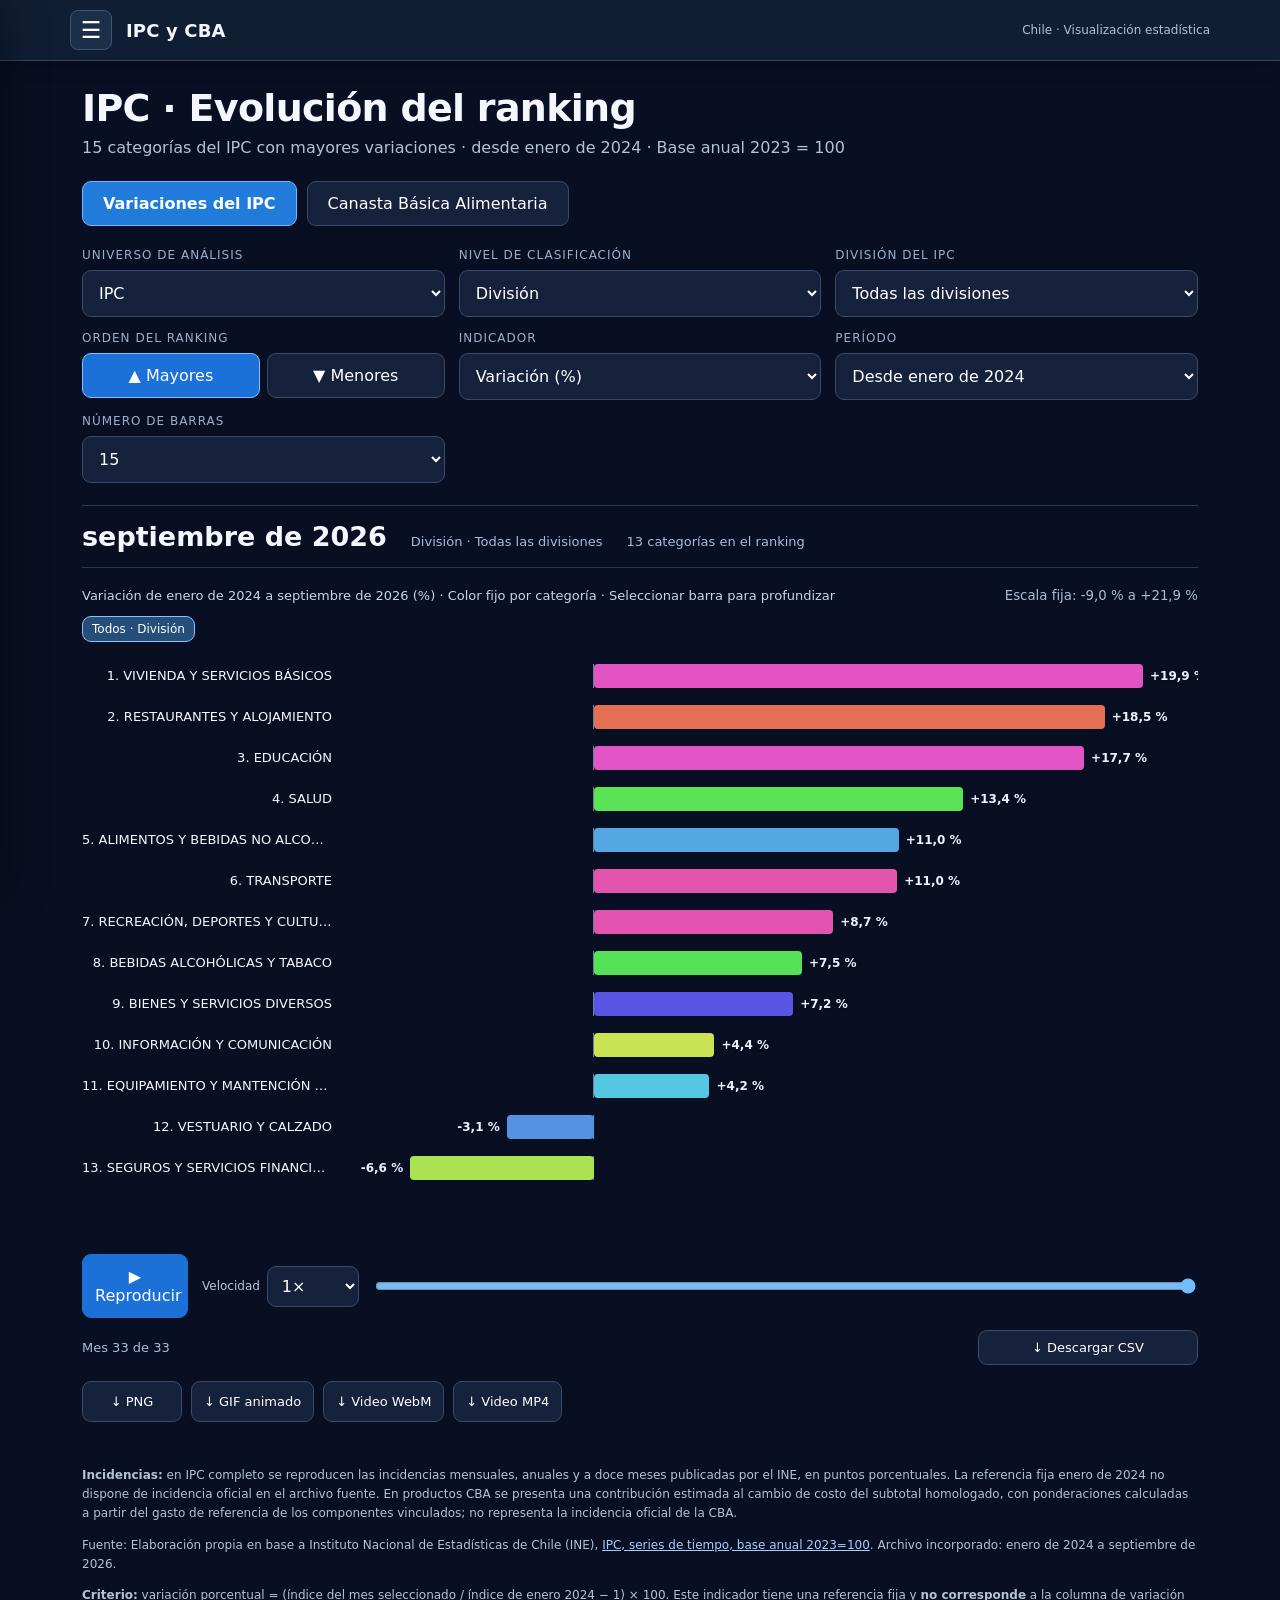
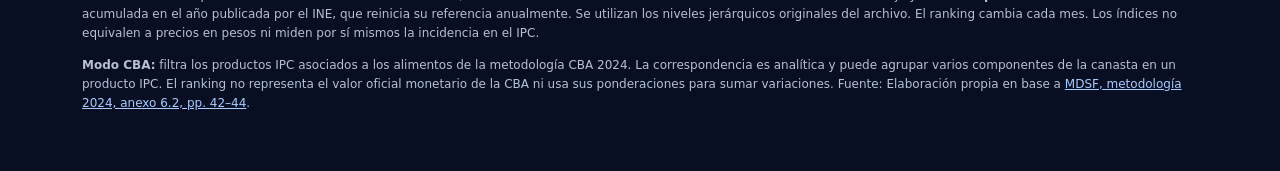
==== commit 8e7b05bd: "versiÃ³n 1.0.0 para publicar" ====
--- a/site/plantilla.html
+++ b/site/plantilla.html
@@ -1,4 +1,4 @@
-<!doctype html><html lang="es"><head><meta charset="utf-8"><meta name="viewport" content="width=device-width, initial-scale=1"><title>Canasta Básica de Alimentos · valor oficial y productos IPC</title><style>
+<!doctype html><html lang="es"><head><meta charset="utf-8"><meta name="viewport" content="width=device-width, initial-scale=1"><title>IPC y CBA</title><style>
 :root{font-family:Inter,system-ui,-apple-system,Segoe UI,Arial,sans-serif;background:#080f23;color:#f5f7ff;color-scheme:dark}*{box-sizing:border-box}body{margin:0}.shell{max-width:1160px;margin:auto;padding:25px 22px 46px}h1{font-size:clamp(24px,4vw,38px);margin:0 0 8px;letter-spacing:-.7px}p{color:#b4c1d6}.sub{margin-top:0}.controls{display:grid;grid-template-columns:1.2fr 1.6fr 1fr;gap:14px;margin:22px 0}.control label{display:block;color:#9eaec7;font-size:12px;text-transform:uppercase;letter-spacing:1px;margin:0 0 8px}select,button{background:#16213b;color:white;border:1px solid #3a4b68;border-radius:9px;padding:12px;font:inherit;width:100%}select{cursor:pointer}.statstrip{display:flex;flex-wrap:wrap;align-items:baseline;gap:10px 24px;padding:15px 0;border-top:1px solid #2a3853;border-bottom:1px solid #2a3853}.current{font-weight:800;font-size:27px}.tag{color:#a9bcda;font-size:13px}.chart{margin:20px 0 16px}.chartHead{display:flex;align-items:baseline;justify-content:space-between;gap:10px}.chartHead small{color:#a9bad2}.barlist{position:relative;display:grid;gap:6px;margin-top:14px}.item{display:grid;grid-template-columns:minmax(125px,250px) minmax(0,1fr) 100px;align-items:center;gap:12px;min-height:32px;transition:transform .3s ease}.name{text-align:right;font-size:13px;white-space:nowrap;overflow:hidden;text-overflow:ellipsis}.track{background:linear-gradient(to right,transparent 24.9%,#ffffff13 25%,transparent 25.1%,transparent 49.9%,#ffffff13 50%,transparent 50.1%,transparent 74.9%,#ffffff13 75%,transparent 75.1%);height:24px;position:relative;border-left:1px solid #4d5b73}.fill{height:100%;border-radius:0 5px 5px 0;background:linear-gradient(90deg,#3f82df,#70b2fa);min-width:2px;transition:width .35s ease}.value{font-weight:650;font-variant-numeric:tabular-nums;font-size:13px}.rangebox{display:flex;gap:14px;align-items:center;margin:26px 0 12px}.play{width:auto;min-width:106px;cursor:pointer;background:#1c71d8;border-color:#1c71d8}.range{width:100%;accent-color:#71bcff}.foot{font-size:12px;line-height:1.6;color:#9faec5;margin-top:26px}.foot a{color:#aaccff}.empty{padding:65px 15px;color:#adc0da;text-align:center;border:1px dashed #3b4c69;border-radius:10px}.item[title]{cursor:help}.download{max-width:220px;margin-left:auto;cursor:pointer;font-size:13px;padding:9px}.meta{display:flex;align-items:center;justify-content:space-between;gap:16px}.legend{color:#c7d5ea;font-size:13px}@media(max-width:650px){.shell{padding:22px 12px}.controls{grid-template-columns:1fr}.item{grid-template-columns:100px minmax(0,1fr) 70px;gap:7px;min-height:34px}.name{font-size:11px}.value{font-size:11px}.current{font-size:21px}.chartHead{align-items:start}.play{min-width:86px}.download{max-width:140px}}
 
 .barlist{display:block;overflow:hidden;min-height:570px;isolation:isolate}.item{position:absolute;left:0;right:0;top:0;height:35px;min-height:35px;transform:translateY(var(--y,0px));transition:transform 580ms cubic-bezier(.24,.75,.26,1),opacity 320ms ease;will-change:transform;grid-template-columns:minmax(125px,250px) minmax(0,1fr);cursor:pointer;z-index:1}.item:hover,.item:focus-visible,.item.active{z-index:5}.item:hover .name,.item.active .name{color:#a7d6ff;white-space:normal;overflow:visible;background:#080f23}.item .fill{transition:width 580ms ease;min-width:0}.tooltip{position:fixed;z-index:100;max-width:min(365px,92vw);background:#fff;color:#101c36;padding:12px 14px;border:1px solid #cdd8e9;border-radius:10px;box-shadow:0 8px 35px #0008;pointer-events:none;white-space:normal;font-size:13px;line-height:1.5;display:none}.tooltip strong{font-size:14px}.exports{display:flex;flex-wrap:wrap;gap:9px;align-items:center;margin-top:16px}.exports button{width:auto;min-width:100px;font-size:13px;cursor:pointer}.exports button:disabled{opacity:.45;cursor:not-allowed}.exportmsg{color:#9fc8f5;font-size:12px;min-height:18px}.item.exit{opacity:0;pointer-events:none}.chart{overflow:visible}@media(max-width:650px){.item{grid-template-columns:100px minmax(0,1fr);gap:7px}.exports button{flex:1}}
@@ -9,14 +9,43 @@
 </style><style>
 .cba-settings{display:flex;gap:12px;flex-wrap:wrap;margin:18px 0 16px}.cba-settings>div{display:flex;flex-direction:column;gap:6px;min-width:195px}.cba-settings label{font-size:13px;color:#b5c5dc}.cba-settings select{border:1px solid #53627c;border-radius:8px;padding:10px;background:#18253b;color:#f5f8fc;font-size:14px}.cba-settings select:focus-visible{outline:2px solid #80c6fb}.cba-caption{font-size:12px;color:#b5c5dc;margin-top:8px}
 .sort-buttons{display:flex;gap:7px}.sort-buttons button{padding:12px 6px;cursor:pointer}.sort-buttons .rank-active{background:#1c71d8;border-color:#83bfff}.track{border-left:none;background:transparent}.fill{position:absolute;top:0;height:100%;border-radius:4px;min-width:0;transition:width .35s ease,left .35s ease}.barlist::before{content:none}@media(min-width:651px){.controls{grid-template-columns:repeat(3,minmax(0,1fr))}}
-</style></head><body><main class="shell"><h1>IPC · Evolución del ranking</h1><p class="sub"><span id="rankingSubtitle">15 categorías con mayores variaciones desde enero de 2024 · Base anual 2023 = 100</span></p><nav class="views" aria-label="Elegir visualización"><button id="officialTab" type="button" class="active" aria-selected="true">Valor oficial de la CBA ($)</button><button id="productsTab" type="button" aria-selected="false">Variación de productos IPC vinculados</button></nav><section class="official" id="officialView"><h2 style="margin:0 0 8px">Evolución de la Canasta Básica de Alimentos</h2><p style="margin:0 0 22px">Pesos corrientes por persona · Estimación experimental enero 2024–diciembre 2025; valores oficiales enero–agosto 2026</p><div class="cba-settings"><div><label for="cbaMetric">Indicador</label><select id="cbaMetric"><option value="money">Valor ($)</option><option value="pct">Variación acumulada (%)</option></select></div><div><label for="cbaReference">Período de referencia</label><select id="cbaReference"><option value="start">Desde enero de 2024</option><option value="year">Desde enero del año seleccionado</option><option value="rolling">Últimos 12 meses</option></select></div></div><div class="headline"><span class="bigmoney" id="officialValue"></span><span class="pill" id="officialMonthly"></span><span class="pill" id="officialCumulative"></span></div><div class="chartcard"><div class="legendline" id="cbaLegend">Evolución de la CBA en pesos · tramo estimado (discontinuo) y tramo oficial (continuo)</div><svg id="officialChart" viewBox="0 0 1050 385" role="img" aria-label="Evolución mensual del valor de la CBA"></svg></div><div class="months"><label for="officialSlider">Mes:</label><input id="officialSlider" type="range" min="0" max="7" value="7" step="1"><strong id="officialDate"></strong></div><p class="source" id="officialSource"></p><button type="button" class="csvline" id="officialCSV">↓ Descargar serie CBA (CSV)</button><p class="source">Fuente: Elaboración propia en base a Ministerio de Desarrollo Social y Familia, <a href="https://observatorio.ministeriodesarrollosocial.gob.cl/nueva-serie-cba-2026" target="_blank" rel="noopener">informes mensuales CBA 2026</a>, cuadros 1 (p. 5). Los valores desde enero de 2026 son oficiales; los anteriores son estimaciones experimentales mediante IPC de alimentos, no el deflactor oficial compuesto. Los valores de 2025 y anteriores corresponden a una metodología distinta y no se empalman con esta serie.</p></section><div id="productsView" hidden><section class="controls"><div class="control"><label for="mode">Universo de análisis</label><select id="mode"><option value="ipc">IPC completo</option><option value="cba">Productos vinculados a la CBA</option></select></div><div class="control" id="levelControl"><label for="level">Nivel de clasificación</label><select id="level"><option value="1">División</option><option value="2">Grupo</option><option value="3">Clase</option><option value="4" selected>Subclase</option><option value="5">Producto</option></select></div><div class="control" id="divControl"><label for="div">División del IPC</label><select id="div"><option value="all">Todas las divisiones</option></select></div><div class="control"><label>Orden del ranking</label><div class="sort-buttons" role="group" aria-label="Ordenar variaciones"><button id="rankHigh" type="button" class="rank-active" aria-pressed="true" title="Variaciones mayores primero">▲ Mayores</button><button id="rankLow" type="button" aria-pressed="false" title="Variaciones menores primero">▼ Menores</button></div></div><div class="control"><label for="variation">Variación</label><select id="variation"><option value="start">Desde enero de 2024</option><option value="monthly">Mensual</option><option value="yoy">12 meses</option><option value="annual">Acumulada en el año</option></select></div><div class="control"><label for="count">Número de barras</label><select id="count"><option value="10">10</option><option value="15" selected>15</option><option value="20">20</option><option value="30">30</option></select></div></section><section class="statstrip"><span class="current" id="month"></span><span class="tag" id="scope"></span><span class="tag" id="details"></span></section><section class="chart"><div class="chartHead"><span class="legend"><span id="rankLegend">Variación desde enero de 2024 (%) · Color fijo por categoría</span></span><small id="scale"></small></div><div class="barlist" id="bars"></div></section><div class="rangebox"><button class="play" id="play">▶ Reproducir</button><input class="range" id="range" type="range" value="0" min="0" step="1" aria-label="Seleccionar mes"></div><div class="meta"><span class="tag" id="progress"></span><button class="download" id="csv">↓ Descargar CSV</button></div><div class="exports"><button id="png">↓ PNG</button><button id="gif">↓ GIF animado</button><button id="webm">↓ Video WebM</button><button id="mp4">↓ Video MP4</button></div><div class="exportmsg" id="exportmsg" role="status" aria-live="polite"></div><div class="tooltip" id="tooltip" role="tooltip"></div><div class="foot"><p>Fuente: Elaboración propia en base a Instituto Nacional de Estadísticas de Chile (INE), <a href="https://www.ine.gob.cl/docs/default-source/%C3%ADndice-de-precios-al-consumidor/cuadros-estadisticos/base-anual-2023_100/series-de-tiempo/ipc-xls.xlsx" target="_blank" rel="noopener">IPC, series de tiempo, base anual 2023=100</a>. Archivo incorporado: enero de 2024 a septiembre de 2026.</p><p><strong>Criterio:</strong> variación porcentual = (índice del mes seleccionado / índice de enero 2024 − 1) × 100. Este indicador tiene una referencia fija y <strong>no corresponde</strong> a la columna de variación acumulada en el año publicada por el INE, que reinicia su referencia anualmente. Se utilizan los niveles jerárquicos originales del archivo. El ranking cambia cada mes. Los índices no equivalen a precios en pesos ni miden por sí mismos la incidencia en el IPC.</p><p><strong>Modo CBA:</strong> filtra los productos IPC asociados a los alimentos de la metodología CBA 2024. La correspondencia es analítica y puede agrupar varios componentes de la canasta en un producto IPC. El ranking no representa el valor oficial monetario de la CBA ni usa sus ponderaciones para sumar variaciones. Fuente: Elaboración propia en base a <a href="https://observatorio.ministeriodesarrollosocial.gob.cl/storage/docs/casen/2024/Metodologia_de_Medicion_de_la_Pobreza_por_Ingresos_2024.pdf" target="_blank" rel="noopener">MDSF, metodología 2024, anexo 6.2, pp. 42–44</a>.</p></div></div></main><script>const CBA_IPC=[];const CBA_SET=new Set(CBA_IPC.map(x=>x[0]+"|"+x[1]));const DATA={"dates":["2024-01","2024-02","2024-03","2024-04","2024-05","2024-06","2024-07","2024-08","2024-09","2024-10","2024-11","2024-12","2025-01","2025-02","2025-03","2025-04","2025-05","2025-06","2025-07","2025-08","2025-09","2025-10","2025-11","2025-12","2026-01","2026-02","2026-03","2026-04","2026-05","2026-06","2026-07","2026-08","2026-09"],"divisions":{"1":"ALIMENTOS Y BEBIDAS NO ALCOHÓLICAS","2":"BEBIDAS ALCOHÓLICAS Y TABACO","3":"VESTUARIO Y CALZADO","4":"VIVIENDA Y SERVICIOS BÁSICOS","5":"EQUIPAMIENTO Y MANTENCIÓN DEL HOGAR","6":"SALUD","7":"TRANSPORTE","8":"INFORMACIÓN Y COMUNICACIÓN","9":"RECREACIÓN, DEPORTES Y CULTURA","10":"EDUCACIÓN","11":"RESTAURANTES Y ALOJAMIENTO","12":"SEGUROS Y SERVICIOS FINANCIEROS","13":"BIENES Y SERVICIOS DIVERSOS"},"rows":[{"l":1,"c":"1","n":"ALIMENTOS Y BEBIDAS NO ALCOHÓLICAS","v":[0.0,0.213,-0.688,0.01,0.087,1.385,1.443,1.956,1.453,3.719,3.457,2.557,2.992,3.138,4.397,4.368,4.658,3.758,4.658,5.568,6.45,6.953,7.205,6.827,7.244,7.438,8.067,8.115,7.244,8.077,8.822,10.382,11.04]},{"l":2,"c":"1","n":"ALIMENTOS","v":[0.0,0.33,-0.446,0.097,0.136,1.338,1.396,2.094,1.716,3.597,3.587,2.54,2.899,3.19,4.547,4.538,4.586,3.49,4.315,4.877,5.905,6.331,6.835,6.477,6.748,6.855,7.621,7.553,6.709,7.456,8.076,9.696,10.529]},{"l":3,"c":"1","n":"PAN, CEREALES, HARINAS Y PASTAS","v":[0.0,1.391,0.793,1.783,2.243,2.899,2.292,2.086,2.977,3.79,3.918,3.007,4.496,4.799,5.485,5.064,5.044,5.749,6.386,5.906,7.258,5.906,7.003,6.552,6.934,6.435,6.376,7.209,4.966,8.129,8.815,8.531,9.167]},{"l":4,"c":"1","n":"ARROZ","v":[0.0,2.897,5.635,9.332,14.262,20.621,27.46,24.732,28.636,29.37,28.852,28.749,25.917,24.948,25.626,25.945,28.034,26.096,26.707,22.23,20.837,21.345,19.304,16.773,20.009,17.865,16.209,15.635,13.697,19.341,19.586,16.933,16.265]},{"l":5,"c":"1","n":"ARROZ","v":[0.0,2.897,5.635,9.332,14.262,20.621,27.46,24.732,28.636,29.37,28.852,28.749,25.917,24.948,25.626,25.945,28.034,26.096,26.707,22.23,20.837,21.345,19.304,16.773,20.009,17.865,16.209,15.635,13.697,19.341,19.586,16.933,16.265]},{"l":4,"c":"1","n":"HARINA DE CEREALES","v":[0.0,1.222,-2.078,-5.152,-5.82,-6.788,-7.409,-7.493,-9.101,-9.129,-9.308,-10.624,-6.638,-9.383,-11.875,-16.501,-13.981,-16.83,-15.466,-16.341,-16.04,-14.075,-14.065,-16.153,-13.718,-13.266,-13.436,-14.752,-16.313,-15.137,-14.009,-15.673,-11.668]},{"l":5,"c":"1","n":"HARINA DE TRIGO","v":[0.0,1.72,-2.325,-7.059,-8.609,-9.96,-10.99,-11.179,-13.466,-13.721,-13.948,-14.506,-9.875,-12.956,-15.687,-18.626,-15.422,-18.21,-16.074,-17.369,-17.057,-14.288,-14.251,-17.105,-13.466,-12.795,-12.899,-14.77,-17.114,-15.772,-14.534,-15.129,-13.069]},{"l":5,"c":"1","n":"HARINA DE OTROS CEREALES","v":[0.0,-0.074,-1.419,-0.028,1.688,1.753,2.254,2.439,2.662,3.246,3.2,-0.148,2.078,0.25,-1.605,-10.759,-10.082,-13.114,-13.829,-13.569,-13.3,-13.476,-13.56,-13.597,-14.394,-14.506,-14.867,-14.7,-14.162,-13.439,-12.567,-17.112,-7.902]},{"l":4,"c":"1","n":"PAN Y PRODUCTOS DE PANADERÍA","v":[0.0,1.539,1.115,2.161,2.328,2.901,1.707,1.5,2.713,3.502,4.035,2.92,4.765,5.653,6.709,6.265,5.998,7.459,8.011,7.172,8.771,7.242,8.929,8.662,8.564,8.139,8.1,9.343,6.561,10.063,10.704,10.103,10.803]},{"l":5,"c":"1","n":"PAN","v":[0.0,2.232,0.728,2.96,2.701,2.492,1.973,0.588,2.043,2.94,4.226,1.565,3.827,5.82,6.209,5.78,4.515,7.006,7.146,4.754,6.498,4.325,5.96,5.671,7.036,5.621,5.491,7.524,3.249,7.943,8.72,7.604,7.644]},{"l":5,"c":"1","n":"PRODUCTOS DE REPOSTERÍA","v":[0.0,0.951,2.49,3.421,4.745,5.382,4.147,4.647,6.333,8.185,8.793,11.234,13.832,14.41,15.802,16.538,16.371,16.449,15.891,17.234,17.606,18.93,19.341,19.547,19.763,19.253,19.204,20.067,20.429,22.508,22.253,22.057,22.498]},{"l":5,"c":"1","n":"GALLETAS","v":[0.0,-0.817,1.217,-3.241,-1.711,2.025,-2.12,2.224,1.397,1.217,-1.711,-0.713,-2.148,-5.855,-2.262,-4.619,0.105,-1.359,2.785,6.292,9.353,6.843,9.999,9.514,2.386,5.921,6.207,4.486,4.771,4.163,5.456,6.891,11.311]},{"l":5,"c":"1","n":"MASAS SALADAS PREPARADAS","v":[0.0,1.185,0.554,2.089,-4.023,-0.602,-2.507,-2.507,0.204,-5.014,-5.752,-4.674,-0.972,-1.234,0.622,2.138,-0.826,-0.068,-0.661,-1.02,-2.633,-3.226,1.972,-0.525,-2.38,2.196,3.216,2.925,-1.856,4.615,4.479,2.808,1.827]},{"l":4,"c":"1","n":"CEREALES PARA EL DESAYUNO","v":[0.0,-0.059,-6.281,-2.602,2.28,2.573,1.507,3.18,2.446,3.013,3.101,1.301,2.319,1.957,0.499,0.342,3.591,3.229,2.573,2.602,3.493,3.454,3.062,3.101,6.898,4.315,4.002,3.718,5.978,6.565,7.181,10.831,11.114]},{"l":5,"c":"1","n":"CEREALES PARA EL DESAYUNO","v":[0.0,-0.059,-6.281,-2.602,2.28,2.573,1.507,3.18,2.446,3.013,3.101,1.301,2.319,1.957,0.499,0.342,3.591,3.229,2.573,2.602,3.493,3.454,3.062,3.101,6.898,4.315,4.002,3.718,5.978,6.565,7.181,10.831,11.114]},{"l":4,"c":"1","n":"PASTAS","v":[0.0,-0.711,-2.665,-3.073,-6.401,-7.596,-7.928,-8.412,-8.725,-9.18,-12.603,-11.389,-10.327,-13.551,-15.334,-12.546,-12.423,-15.714,-14.026,-10.119,-7.966,-10.934,-12.385,-13.201,-11.645,-10.915,-9.73,-10.356,-11.152,-10.858,-9.303,-6.752,-7.084]},{"l":5,"c":"1","n":"PASTAS","v":[0.0,-0.711,-2.665,-3.073,-6.401,-7.596,-7.928,-8.412,-8.725,-9.18,-12.603,-11.389,-10.327,-13.551,-15.334,-12.546,-12.423,-15.714,-14.026,-10.119,-7.966,-10.934,-12.385,-13.201,-11.645,-10.915,-9.73,-10.356,-11.152,-10.858,-9.303,-6.752,-7.084]},{"l":4,"c":"1","n":"SNACKS","v":[0.0,1.218,2.563,1.618,4.843,3.791,4.726,6.792,2.378,7.026,5.593,5.857,4.775,4.268,6.276,3.196,-0.663,-0.926,0.331,6.051,6.188,4.171,4.132,4.726,3.469,3.128,3.089,2.962,4.103,5.74,6.344,8.517,8.673]},{"l":5,"c":"1","n":"SNACKS","v":[0.0,1.218,2.563,1.618,4.843,3.791,4.726,6.792,2.378,7.026,5.593,5.857,4.775,4.268,6.276,3.196,-0.663,-0.926,0.331,6.051,6.188,4.171,4.132,4.726,3.469,3.128,3.089,2.962,4.103,5.74,6.344,8.517,8.673]},{"l":3,"c":"1","n":"CARNES","v":[0.0,1.744,0.952,1.269,0.733,1.209,0.922,2.528,1.308,5.184,5.144,6.383,8.375,8.673,9.852,9.545,9.466,8.425,10.388,12.538,12.142,14.194,14.154,14.679,14.471,15.482,14.541,13.698,14.6,14.293,14.778,17.901,16.503]},{"l":4,"c":"1","n":"CARNE FRESCA, REFRIGERADA O CONGELADA","v":[0.0,1.746,2.012,1.489,0.966,1.558,1.42,3.284,2.209,6.055,6.233,7.87,10.444,10.611,11.893,11.292,11.045,9.359,11.321,13.393,12.939,15.434,15.355,15.937,15.72,16.607,15.503,14.665,16.075,15.503,16.006,19.655,18.432]},{"l":5,"c":"1","n":"CARNE DE VACUNO","v":[0.0,3.126,4.35,4.511,3.601,3.813,3.207,4.178,0.506,6.039,6.373,7.941,11.673,12.998,15.082,13.797,13.514,11.005,12.371,14.9,12.25,17.661,17.722,18.622,19.158,20.969,19.968,18.895,22.163,21.748,22.598,27.321,25.046]},{"l":5,"c":"1","n":"CARNE DE POLLO","v":[0.0,0.926,-0.473,-2.183,-1.786,-0.558,-0.047,3.478,5.454,8.374,8.204,10.227,11.853,10.076,9.934,10.671,10.832,9.896,13.185,13.922,16.134,15.577,14.915,13.762,12.382,12.779,10.709,10.265,8.932,7.921,7.873,10.425,10.454]},{"l":5,"c":"1","n":"CARNE DE CERDO","v":[0.0,-1.725,-0.951,-1.93,-2.695,-2.038,-1.627,0.608,3.42,2.44,2.44,3.586,3.655,3.057,3.763,3.165,2.479,2.293,3.684,6.712,8.702,5.615,6.075,8.623,7.751,5.615,6.075,5.252,4.939,4.312,4.821,6.82,7.927]},{"l":5,"c":"1","n":"CARNE DE PAVO","v":[0.0,-1.753,-8.494,-7.88,-9.154,-7.808,-7.365,-7.211,-6.371,-3.488,-1.148,0.38,0.804,2.232,6.009,4.771,2.72,3.082,6.38,8.865,15.561,18.661,19.176,22.655,22.935,26.035,25.194,25.05,26.044,27.616,26.74,26.667,20.432]},{"l":4,"c":"1","n":"CARNES PROCESADAS","v":[0.0,1.751,-2.375,0.564,0.02,0.131,-0.634,0.141,-1.51,2.466,1.731,1.741,1.912,2.637,3.463,4.097,4.54,5.486,7.458,9.854,9.623,10.307,10.377,10.77,10.549,11.958,11.515,10.679,9.995,10.518,10.911,12.451,10.498]},{"l":5,"c":"1","n":"CECINAS","v":[0.0,1.395,-2.017,-0.351,-0.672,0.11,-0.743,0.261,-1.556,2.971,1.736,1.445,1.586,2.328,3.362,4.075,4.496,5.791,7.888,10.588,10.327,11.501,11.903,12.314,11.592,13.087,12.625,11.863,10.347,10.949,11.542,13.167,10.959]},{"l":5,"c":"1","n":"HAMBURGUESAS","v":[0.0,5.947,-7.34,9.932,7.371,1.239,-0.94,-1.652,-1.972,-2.024,3.407,5.234,4.78,6.473,6.422,5.864,6.401,4.367,5.224,4.254,4.79,0.485,-3.521,-3.025,2.705,3.531,3.18,0.299,8.456,7.64,6.618,6.422,6.897]},{"l":5,"c":"1","n":"CARNES APANADAS","v":[0.0,0.776,0.949,1.184,0.031,-1.95,3.247,1.603,1.123,0.408,-2.634,0.633,3.767,1.082,-1.44,0.112,1.143,0.245,1.593,4.135,2.675,3.032,4.492,4.431,2.164,2.757,2.583,5.186,4.176,6.187,4.972,8.515,7.31]},{"l":3,"c":"1","n":"PESCADOS Y MARISCOS","v":[0.0,0.128,-2.983,-1.501,-1.335,0.805,-1.178,-0.883,0.52,1.305,3.739,1.501,1.452,3.199,3.906,2.591,5.721,4.917,6.977,6.408,5.78,6.389,5.957,4.72,6.408,7.861,7.291,8.93,6.31,6.742,8.852,10.108,10.913]},{"l":4,"c":"1","n":"PESCADOS FRESCOS O REFRIGERADOS","v":[0.0,-1.289,-6.786,-5.126,-2.353,-0.478,-4.267,-3.359,-1.367,-0.42,2.265,0.693,0.85,4.209,7.548,6.503,6.669,6.699,7.353,9.442,7.958,9.53,7.031,4.453,6.113,7.499,6.845,10.243,5.722,5.898,7.636,9.12,10.809]},{"l":5,"c":"1","n":"PESCADOS FRESCOS O REFRIGERADOS","v":[0.0,-1.289,-6.786,-5.126,-2.353,-0.478,-4.267,-3.359,-1.367,-0.42,2.265,0.693,0.85,4.209,7.548,6.503,6.669,6.699,7.353,9.442,7.958,9.53,7.031,4.453,6.113,7.499,6.845,10.243,5.722,5.898,7.636,9.12,10.809]},{"l":4,"c":"1","n":"PESCADOS EN CONSERVA","v":[0.0,1.458,1.223,2.231,-1.067,1.644,0.812,1.057,2.955,4.404,6.958,3.004,3.229,3.308,0.822,-1.135,3.601,3.092,8.944,3.621,3.19,2.985,5.0,5.744,6.635,8.504,9.003,6.644,6.126,7.574,9.179,10.079,10.011]},{"l":5,"c":"1","n":"PESCADOS EN CONSERVA","v":[0.0,1.458,1.223,2.231,-1.067,1.644,0.812,1.057,2.955,4.404,6.958,3.004,3.229,3.308,0.822,-1.135,3.601,3.092,8.944,3.621,3.19,2.985,5.0,5.744,6.635,8.504,9.003,6.644,6.126,7.574,9.179,10.079,10.011]},{"l":4,"c":"1","n":"MARISCOS FRESCOS O REFRIGERADOS","v":[0.0,1.616,-0.616,0.737,0.121,2.293,3.545,1.545,1.323,-0.293,1.151,1.121,0.02,0.535,0.788,-0.313,8.363,3.676,2.565,2.99,4.646,3.343,3.838,1.808,6.908,7.817,4.858,10.918,9.686,8.322,12.645,14.948,14.998]},{"l":5,"c":"1","n":"MARISCOS FRESCOS O REFRIGERADOS","v":[0.0,1.616,-0.616,0.737,0.121,2.293,3.545,1.545,1.323,-0.293,1.151,1.121,0.02,0.535,0.788,-0.313,8.363,3.676,2.565,2.99,4.646,3.343,3.838,1.808,6.908,7.817,4.858,10.918,9.686,8.322,12.645,14.948,14.998]},{"l":4,"c":"1","n":"MARISCOS EN CONSERVA","v":[0.0,0.93,-1.095,2.714,3.877,4.342,3.431,4.342,-0.271,0.921,2.374,-0.504,-1.793,-0.959,-3.16,-2.908,3.76,3.208,0.136,5.088,5.447,8.093,8.374,8.994,6.445,6.881,6.086,6.106,3.877,4.439,8.151,6.174,6.193]},{"l":5,"c":"1","n":"MARISCOS EN CONSERVA","v":[0.0,0.93,-1.095,2.714,3.877,4.342,3.431,4.342,-0.271,0.921,2.374,-0.504,-1.793,-0.959,-3.16,-2.908,3.76,3.208,0.136,5.088,5.447,8.093,8.374,8.994,6.445,6.881,6.086,6.106,3.877,4.439,8.151,6.174,6.193]},{"l":3,"c":"1","n":"LÁCTEOS, BEBIDAS VEGETALES Y HUEVOS","v":[0.0,1.306,0.772,3.037,3.789,5.026,5.233,4.304,4.244,3.275,4.353,3.947,1.721,2.533,3.453,5.194,6.678,6.816,9.201,9.666,10.467,9.567,10.675,10.239,8.043,8.389,8.577,10.032,11.239,12.475,12.169,11.921,11.822]},{"l":4,"c":"1","n":"LECHE LÍQUIDA","v":[0.0,-0.971,-2.09,2.655,4.14,5.527,6.428,6.25,5.824,3.665,3.14,2.704,0.416,-0.04,1.555,5.784,6.171,8.548,8.974,11.282,10.569,9.964,9.053,8.36,7.825,9.38,9.677,11.817,12.817,13.035,8.261,11.757,12.51]},{"l":5,"c":"1","n":"LECHE LÍQUIDA","v":[0.0,-0.971,-2.09,2.655,4.14,5.527,6.428,6.25,5.824,3.665,3.14,2.704,0.416,-0.04,1.555,5.784,6.171,8.548,8.974,11.282,10.569,9.964,9.053,8.36,7.825,9.38,9.677,11.817,12.817,13.035,8.261,11.757,12.51]},{"l":4,"c":"1","n":"OTRAS LECHES Y CREMAS","v":[0.0,1.438,1.815,-2.31,-2.846,-3.639,-1.805,-2.836,-3.233,-3.024,-2.578,-4.214,-4.551,-6.475,-3.133,-3.827,-3.847,-2.876,2.251,-3.074,0.932,1.448,0.853,1.259,-3.361,-3.342,-1.785,1.111,-2.33,-0.863,0.426,-0.912,0.337]},{"l":5,"c":"1","n":"LECHE EN POLVO","v":[0.0,2.32,4.387,-3.222,-2.948,-2.685,0.233,-0.111,-2.968,-2.32,-2.654,-4.903,-5.015,-7.304,-3.728,-3.991,-2.452,-0.78,3.12,-3.951,1.56,2.918,2.745,3.282,-0.861,-3.191,-1.813,3.242,-1.054,1.692,3.222,2.138,4.609]},{"l":5,"c":"1","n":"CREMAS Y LECHES CONSERVADAS","v":[0.0,0.279,-1.513,-1.137,-2.737,-4.886,-4.471,-6.37,-3.594,-3.951,-2.496,-3.344,-3.951,-5.416,-2.39,-3.633,-5.666,-5.609,1.118,-1.947,0.116,-0.472,-1.6,-1.368,-6.611,-3.546,-1.754,-1.638,-3.99,-4.173,-3.199,-4.876,-5.204]},{"l":4,"c":"1","n":"BEBIDAS VEGETALES","v":[0.0,2.574,0.052,7.026,9.309,9.454,9.765,7.296,10.824,11.0,8.261,12.09,15.795,13.18,15.961,6.631,15.338,11.478,13.761,10.917,12.941,12.744,9.631,13.429,17.995,16.677,10.357,8.946,12.277,11.125,10.17,17.02,14.342]},{"l":5,"c":"1","n":"BEBIDAS VEGETALES","v":[0.0,2.574,0.052,7.026,9.309,9.454,9.765,7.296,10.824,11.0,8.261,12.09,15.795,13.18,15.961,6.631,15.338,11.478,13.761,10.917,12.941,12.744,9.631,13.429,17.995,16.677,10.357,8.946,12.277,11.125,10.17,17.02,14.342]},{"l":4,"c":"1","n":"QUESOS","v":[0.0,1.599,1.369,2.739,3.149,4.608,4.578,3.529,4.298,3.359,5.728,6.317,4.948,6.168,5.728,7.477,6.567,7.317,6.907,7.957,8.267,7.657,11.945,11.705,9.556,9.046,8.567,7.777,10.966,13.285,13.525,12.615,12.935]},{"l":5,"c":"1","n":"QUESOS","v":[0.0,1.599,1.369,2.739,3.149,4.608,4.578,3.529,4.298,3.359,5.728,6.317,4.948,6.168,5.728,7.477,6.567,7.317,6.907,7.957,8.267,7.657,11.945,11.705,9.556,9.046,8.567,7.777,10.966,13.285,13.525,12.615,12.935]},{"l":4,"c":"1","n":"YOGURES Y PRODUCTOS SIMILARES","v":[0.0,0.937,-1.2,-0.332,-0.273,-0.098,-0.82,-1.59,-1.756,0.098,2.098,2.088,2.351,2.82,1.727,3.044,4.556,1.649,4.576,5.395,7.688,6.556,6.478,7.171,7.824,8.907,8.663,9.707,8.41,10.205,10.8,12.0,12.4]},{"l":5,"c":"1","n":"YOGURES Y PRODUCTOS SIMILARES","v":[0.0,0.937,-1.2,-0.332,-0.273,-0.098,-0.82,-1.59,-1.756,0.098,2.098,2.088,2.351,2.82,1.727,3.044,4.556,1.649,4.576,5.395,7.688,6.556,6.478,7.171,7.824,8.907,8.663,9.707,8.41,10.205,10.8,12.0,12.4]},{"l":4,"c":"1","n":"POSTRES LÁCTEOS","v":[0.0,3.153,-0.919,1.46,0.89,4.381,2.863,0.222,2.36,2.07,5.88,3.878,-1.373,2.669,1.122,0.6,6.441,3.046,9.101,10.938,10.812,13.027,12.466,12.147,9.874,13.433,13.482,13.859,10.919,13.781,14.913,14.971,13.907]},{"l":5,"c":"1","n":"POSTRES LÁCTEOS","v":[0.0,3.153,-0.919,1.46,0.89,4.381,2.863,0.222,2.36,2.07,5.88,3.878,-1.373,2.669,1.122,0.6,6.441,3.046,9.101,10.938,10.812,13.027,12.466,12.147,9.874,13.433,13.482,13.859,10.919,13.781,14.913,14.971,13.907]},{"l":4,"c":"1","n":"HUEVOS","v":[0.0,1.703,3.505,9.698,12.297,13.665,14.522,14.118,11.627,8.497,6.646,5.149,-0.384,0.817,5.395,8.329,13.902,14.699,20.833,20.794,21.522,17.653,16.481,14.384,9.639,8.959,10.436,16.265,19.642,18.204,18.096,15.359,13.281]},{"l":5,"c":"1","n":"HUEVOS","v":[0.0,1.703,3.505,9.698,12.297,13.665,14.522,14.118,11.627,8.497,6.646,5.149,-0.384,0.817,5.395,8.329,13.902,14.699,20.833,20.794,21.522,17.653,16.481,14.384,9.639,8.959,10.436,16.265,19.642,18.204,18.096,15.359,13.281]},{"l":3,"c":"1","n":"ACEITES Y GRASAS","v":[0.0,-0.859,-3.317,-1.542,1.483,2.273,1.786,2.293,2.488,4.039,2.888,2.225,2.303,3.844,4.098,5.903,5.679,3.093,5.308,2.566,5.171,3.386,3.415,4.176,5.757,3.425,2.956,2.156,3.825,3.454,2.566,2.351,4.303]},{"l":4,"c":"1","n":"ACEITES VEGETALES","v":[0.0,-0.169,-6.026,-3.519,1.844,2.983,3.588,3.112,3.241,5.481,4.014,2.726,2.637,5.055,4.678,6.314,6.809,1.249,5.739,2.171,5.798,3.747,3.241,3.608,5.739,0.763,0.694,0.287,2.518,1.685,-0.456,-0.496,2.528]},{"l":5,"c":"1","n":"ACEITE VEGETAL Y DE MARAVILLA","v":[0.0,-0.755,-6.903,-7.148,-4.731,-6.23,-7.668,-8.912,-9.483,-6.985,-9.034,-9.616,-8.83,-6.546,-5.782,-5.241,-4.568,-10.258,-5.69,-8.637,-3.814,-7.189,-7.23,-7.311,-4.425,-8.841,-8.555,-7.872,-6.72,-8.004,-10.023,-9.809,-6.077]},{"l":5,"c":"1","n":"ACEITE DE OLIVA","v":[0.0,2.208,-2.463,11.13,28.332,40.154,48.962,51.573,54.518,55.762,56.638,52.511,48.856,51.836,46.893,52.923,52.704,47.673,51.81,45.772,44.597,47.831,45.465,47.621,46.701,39.488,38.007,33.205,39.742,40.741,38.156,37.061,37.236]},{"l":4,"c":"1","n":"MANTEQUILLA","v":[0.0,-2.292,-0.355,0.384,0.528,1.64,0.038,2.359,2.206,2.216,2.666,1.957,1.755,1.736,2.398,4.872,5.582,6.829,6.992,3.693,4.738,2.868,3.741,5.39,6.062,7.433,6.513,4.988,7.558,6.944,8.345,7.884,8.747]},{"l":5,"c":"1","n":"MANTEQUILLA","v":[0.0,-2.292,-0.355,0.384,0.528,1.64,0.038,2.359,2.206,2.216,2.666,1.957,1.755,1.736,2.398,4.872,5.582,6.829,6.992,3.693,4.738,2.868,3.741,5.39,6.062,7.433,6.513,4.988,7.558,6.944,8.345,7.884,8.747]},{"l":4,"c":"1","n":"MARGARINA","v":[0.0,-0.245,2.077,3.115,2.398,0.415,-2.464,-2.143,-0.604,1.935,-2.322,0.415,2.209,3.747,6.069,6.815,0.057,1.68,-1.888,1.331,3.143,3.039,3.332,3.568,4.965,5.513,4.314,3.54,-0.349,2.473,1.331,0.953,0.481]},{"l":5,"c":"1","n":"MARGARINA","v":[0.0,-0.245,2.077,3.115,2.398,0.415,-2.464,-2.143,-0.604,1.935,-2.322,0.415,2.209,3.747,6.069,6.815,0.057,1.68,-1.888,1.331,3.143,3.039,3.332,3.568,4.965,5.513,4.314,3.54,-0.349,2.473,1.331,0.953,0.481]},{"l":3,"c":"1","n":"FRUTAS Y FRUTOS SECOS","v":[0.0,-0.21,0.621,-0.375,-1.927,-4.43,-5.591,-7.043,-6.02,-2.777,-1.589,-1.416,-1.151,-2.366,0.639,-1.663,-3.508,-6.897,-7.655,-7.491,-5.591,-2.549,-1.845,-1.434,-1.206,-2.357,2.85,-0.128,-5.116,-7.555,-8.998,-6.248,-3.353]},{"l":4,"c":"1","n":"FRUTAS FRESCAS","v":[0.0,-0.263,0.626,-0.436,-2.224,-5.148,-6.482,-8.162,-7.09,-3.459,-2.233,-2.052,-1.67,-3.059,0.154,-2.342,-4.403,-8.116,-9.106,-8.842,-6.818,-3.55,-2.696,-2.17,-2.061,-3.486,2.351,-1.044,-6.446,-9.305,-10.867,-7.871,-4.803]},{"l":5,"c":"1","n":"PALTAS","v":[0.0,2.336,4.654,3.514,2.92,3.282,3.588,-0.89,0.028,2.262,-0.501,-1.187,-1.168,-2.411,-1.307,-1.743,-3.514,-6.481,-6.555,-10.013,-9.642,-8.752,-10.875,-9.447,-7.602,-6.879,-3.263,-2.216,-6.972,-10.477,-13.147,-7.324,-2.142]},{"l":5,"c":"1","n":"FRUTAS DE ESTACIÓN","v":[0.0,-5.932,-10.571,-11.714,-8.581,-3.254,1.571,4.137,5.513,6.136,8.99,10.98,0.716,-4.481,-5.439,-8.618,-6.09,-2.622,2.138,6.982,10.366,12.932,16.846,10.366,1.45,-4.974,-3.626,-3.775,-4.332,-1.06,5.476,10.301,11.528]},{"l":5,"c":"1","n":"PLÁTANOS","v":[0.0,-0.525,-3.597,-2.739,-6.183,-6.899,-6.193,-7.595,-8.34,2.052,1.565,-9.189,-3.674,-1.212,2.834,-3.073,-6.384,-2.357,-2.328,-2.424,-1.221,11.021,4.284,1.422,-7.29,-3.989,13.941,-3.397,-11.069,-4.323,-3.225,-9.246,-2.376]},{"l":5,"c":"1","n":"LIMONES","v":[0.0,6.249,24.826,19.453,2.596,-18.714,-33.603,-38.932,-38.614,-33.336,-27.353,-22.961,-8.192,-4.109,13.737,10.668,0.12,-27.25,-40.6,-42.19,-38.726,-36.663,-31.299,-21.731,-3.353,3.37,18.68,7.384,-11.046,-31.522,-44.855,-40.806,-40.48]},{"l":5,"c":"1","n":"NARANJAS","v":[0.0,4.926,14.768,25.547,26.15,3.506,-9.527,-15.816,-12.134,-7.078,-2.263,1.419,3.377,8.655,19.833,20.946,16.336,2.273,-6.939,-7.393,-4.072,-1.725,1.957,7.922,12.199,13.061,22.839,25.575,20.399,5.371,-6.837,-5.529,-7.477]},{"l":5,"c":"1","n":"MANZANAS","v":[0.0,-4.002,-13.613,-22.035,-23.994,-25.259,-26.212,-23.521,-21.57,-18.216,-15.381,-10.16,-4.322,-12.226,-15.335,-20.168,-22.37,-23.537,-23.133,-21.402,-19.604,-17.607,-13.415,-7.828,-0.152,-10.938,-15.343,-18.796,-22.66,-23.415,-25.236,-22.721,-19.184]},{"l":5,"c":"1","n":"PERAS","v":[0.0,-2.462,-8.003,-10.968,-10.783,-11.568,-11.303,-10.43,-9.415,-4.65,-2.241,-0.274,0.274,-6.256,-6.044,-8.215,-8.788,-10.147,-11.709,-7.491,-5.312,-1.553,2.479,9.062,8.824,-0.944,-4.712,-4.985,-5.806,-7.28,-7.174,-5.683,-2.144]},{"l":4,"c":"1","n":"FRUTOS SECOS","v":[0.0,0.691,1.373,0.797,0.97,2.774,3.11,3.965,4.886,4.541,5.558,6.048,5.049,5.721,7.296,6.259,6.48,6.201,7.392,6.893,7.555,8.765,8.131,7.574,8.928,10.694,10.156,10.848,9.408,10.636,10.176,10.963,12.624]},{"l":5,"c":"1","n":"FRUTOS SECOS","v":[0.0,0.691,1.373,0.797,0.97,2.774,3.11,3.965,4.886,4.541,5.558,6.048,5.049,5.721,7.296,6.259,6.48,6.201,7.392,6.893,7.555,8.765,8.131,7.574,8.928,10.694,10.156,10.848,9.408,10.636,10.176,10.963,12.624]},{"l":4,"c":"1","n":"FRUTAS PRESERVADAS","v":[0.0,-1.638,-3.551,-3.286,-1.069,-2.54,-2.217,-2.717,-4.051,-3.109,-3.512,-5.012,-5.042,-6.327,-6.67,-5.454,-5.856,-7.759,-6.219,-7.955,-6.121,-6.317,-6.67,-7.7,-6.69,-8.259,-7.71,-6.866,-6.905,-5.758,-5.326,-6.474,-6.846]},{"l":5,"c":"1","n":"FRUTAS PRESERVADAS","v":[0.0,-1.638,-3.551,-3.286,-1.069,-2.54,-2.217,-2.717,-4.051,-3.109,-3.512,-5.012,-5.042,-6.327,-6.67,-5.454,-5.856,-7.759,-6.219,-7.955,-6.121,-6.317,-6.67,-7.7,-6.69,-8.259,-7.71,-6.866,-6.905,-5.758,-5.326,-6.474,-6.846]},{"l":3,"c":"1","n":"HORTALIZAS, LEGUMBRES Y TUBÉRCULOS","v":[0.0,-5.126,-6.688,-7.081,-6.922,-0.346,2.123,5.65,3.162,5.416,2.853,-4.659,-5.753,-5.426,-1.796,-2.17,-2.797,-7.278,-9.832,-8.868,-5.529,-5.416,-5.239,-7.83,-6.165,-6.137,-1.993,-2.236,-3.499,-2.367,0.131,5.622,9.944]},{"l":4,"c":"1","n":"HORTALIZAS Y LEGUMINOSAS","v":[0.0,-4.462,-4.657,-5.761,-5.455,3.924,6.754,12.84,10.14,5.65,2.792,-3.887,-5.743,-3.219,2.792,2.792,2.208,-3.618,-7.375,-5.464,0.733,0.844,0.742,-3.989,-2.709,-3.164,3.46,1.364,0.019,1.688,4.982,11.393,17.265]},{"l":5,"c":"1","n":"VERDURAS DE ESTACIÓN","v":[0.0,-2.433,0.801,-0.087,0.097,5.243,8.41,15.632,14.184,12.513,9.897,6.295,2.51,3.08,5.436,3.08,2.53,0.657,0.55,1.979,5.745,5.571,3.36,-0.241,-1.091,3.35,7.657,6.006,4.789,5.851,10.293,13.643,15.497]},{"l":5,"c":"1","n":"TOMATES","v":[0.0,-8.587,-14.128,-16.212,-16.177,2.12,-3.474,-0.374,0.695,-3.821,-0.775,-16.319,-21.967,-13.781,5.808,13.317,14.377,-2.432,-16.408,-18.92,-3.492,-3.652,-1.684,-13.878,-8.097,-14.368,0.668,-1.862,-4.552,-1.853,-3.893,-3.599,1.871]},{"l":5,"c":"1","n":"LECHUGAS","v":[0.0,0.238,3.59,8.688,14.162,32.252,49.301,55.212,37.102,9.323,5.594,1.944,9.402,17.951,20.807,16.612,8.827,5.703,2.579,7.299,7.984,5.465,9.144,10.751,13.815,14.113,21.482,18.268,11.862,12.06,17.693,30.527,44.253]},{"l":5,"c":"1","n":"CEBOLLAS Y CEBOLLINES","v":[0.0,-1.854,-0.542,-0.989,-1.807,0.656,1.502,2.777,0.342,-3.3,-7.703,-10.327,-9.975,-9.509,-8.568,-9.604,-10.004,-11.487,-12.828,-10.365,-11.326,-10.955,-6.78,-5.515,-6.428,-5.934,-5.278,-6.714,-5.572,-5.772,-1.978,2.33,2.453]},{"l":5,"c":"1","n":"ZAPALLOS","v":[0.0,-12.361,-16.904,-19.06,-19.823,-20.37,-19.93,-14.724,-13.298,-8.813,-11.275,-10.313,-15.395,-18.795,-18.496,-17.767,-17.02,-19.847,-21.945,-14.409,-6.773,-1.575,3.416,-0.978,-10.222,-15.362,-16.233,-15.951,-12.345,-6.4,0.58,17.634,15.52]},{"l":5,"c":"1","n":"ZANAHORIAS","v":[0.0,0.787,-0.741,-5.398,-9.351,-10.156,-5.124,-0.009,4.703,11.309,10.184,8.473,9.873,6.716,2.873,-3.175,-3.504,-8.784,-9.388,-3.138,-3.166,1.665,-2.388,-3.98,1.235,1.235,4.575,1.592,0.805,-1.171,7.411,28.438,50.261]},{"l":5,"c":"1","n":"PIMIENTOS MORRONES","v":[0.0,-8.32,-12.903,-15.294,-18.612,-14.439,-2.982,18.612,18.71,24.674,6.111,-8.83,-12.238,-19.146,-18.669,-19.984,-19.121,-17.166,-12.23,-8.485,-3.211,-0.542,-7.721,-14.858,-11.893,-13.125,-9.117,-12.411,-12.756,-11.614,-11.302,0.164,10.793]},{"l":5,"c":"1","n":"ZAPALLOS ITALIANOS","v":[0.0,0.663,19.388,6.743,12.35,33.379,34.789,45.277,28.151,24.332,2.893,4.008,13.097,14.191,16.6,8.468,18.62,17.589,28.14,31.664,42.741,27.225,4.544,3.471,1.673,12.087,18.041,15.99,23.227,34.252,48.117,46.76,60.593]},{"l":4,"c":"1","n":"PAPAS","v":[0.0,-16.57,-22.79,-24.723,-26.024,-20.83,-15.883,-17.386,-18.714,4.479,0.458,-16.241,-25.868,-31.236,-31.593,-34.552,-37.025,-40.176,-44.133,-46.46,-47.211,-47.77,-46.002,-45.058,-41.522,-39.232,-37.565,-31.666,-32.655,-33.159,-30.42,-18.045,-10.992]},{"l":5,"c":"1","n":"PAPAS","v":[0.0,-16.57,-22.79,-24.723,-26.024,-20.83,-15.883,-17.386,-18.714,4.479,0.458,-16.241,-25.868,-31.236,-31.593,-34.552,-37.025,-40.176,-44.133,-46.46,-47.211,-47.77,-46.002,-45.058,-41.522,-39.232,-37.565,-31.666,-32.655,-33.159,-30.42,-18.045,-10.992]},{"l":4,"c":"1","n":"LEGUMBRES SECAS","v":[0.0,0.478,0.365,2.632,4.244,4.862,4.721,8.749,8.159,9.124,6.96,6.988,10.07,10.286,9.19,9.059,10.267,8.703,9.948,9.386,10.454,8.15,8.965,9.274,10.361,7.232,5.864,5.958,5.265,4.834,4.609,1.518,3.26]},{"l":5,"c":"1","n":"LEGUMBRES SECAS","v":[0.0,0.478,0.365,2.632,4.244,4.862,4.721,8.749,8.159,9.124,6.96,6.988,10.07,10.286,9.19,9.059,10.267,8.703,9.948,9.386,10.454,8.15,8.965,9.274,10.361,7.232,5.864,5.958,5.265,4.834,4.609,1.518,3.26]},{"l":4,"c":"1","n":"VERDURAS CONGELADAS","v":[0.0,-0.479,-3.7,-5.081,-1.476,-1.035,-2.425,-4.927,-10.688,-2.761,-3.144,-12.529,-3.0,-0.633,-2.387,-5.263,-1.15,-5.1,-2.234,-1.582,-5.694,-2.377,-3.652,-3.47,-3.144,-2.234,-3.173,-3.786,-4.515,-2.262,-2.176,-2.118,-2.722]},{"l":5,"c":"1","n":"VERDURAS CONGELADAS","v":[0.0,-0.479,-3.7,-5.081,-1.476,-1.035,-2.425,-4.927,-10.688,-2.761,-3.144,-12.529,-3.0,-0.633,-2.387,-5.263,-1.15,-5.1,-2.234,-1.582,-5.694,-2.377,-3.652,-3.47,-3.144,-2.234,-3.173,-3.786,-4.515,-2.262,-2.176,-2.118,-2.722]},{"l":4,"c":"1","n":"OTRAS PREPARACIONES DE VEGETALES","v":[0.0,1.24,-0.4,2.891,2.54,4.19,4.786,6.007,3.458,6.886,6.144,3.467,9.455,7.091,9.475,11.233,10.275,8.185,8.586,10.139,10.49,11.037,10.822,10.52,12.209,12.385,13.528,13.577,11.955,13.02,14.046,13.391,11.516]},{"l":5,"c":"1","n":"PAPAS FRITAS","v":[0.0,3.646,-1.156,4.496,4.634,5.128,7.846,7.638,6.126,11.897,8.221,7.747,13.943,9.753,12.036,16.018,12.846,9.921,11.077,12.125,11.028,12.668,12.816,11.927,15.257,11.008,13.953,15.949,14.417,11.502,11.937,17.213,15.01]},{"l":5,"c":"1","n":"VERDURAS ENCURTIDAS","v":[0.0,2.545,3.526,6.538,4.109,13.542,15.028,18.593,11.871,12.318,21.109,13.581,22.499,19.108,28.793,31.348,26.452,29.104,21.848,28.764,27.667,32.699,32.971,31.727,28.249,34.311,34.642,32.738,30.367,37.624,38.294,29.794,26.316]},{"l":5,"c":"1","n":"PAPAS CONGELADAS Y DESHIDRATADAS","v":[0.0,-1.777,2.185,0.097,2.418,1.632,0.117,1.301,-0.913,0.913,1.136,-6.779,-0.155,0.223,-1.36,-1.748,4.244,-2.175,3.788,2.603,7.07,1.496,1.544,0.612,5.409,6.274,5.943,4.409,2.175,3.496,7.468,5.089,4.487]},{"l":5,"c":"1","n":"HORTALIZAS EN CONSERVA","v":[0.0,-2.318,-4.616,-0.487,-2.912,-2.561,-6.097,-4.577,-6.028,-1.753,-5.522,-5.142,-0.575,-2.522,-1.743,-3.058,-4.675,-5.853,-3.993,-3.827,-0.029,-1.607,-2.152,-1.811,-1.948,3.886,3.448,2.493,0.653,3.37,3.467,-1.412,-2.552]},{"l":5,"c":"1","n":"SUSTITUTOS VEGETALES DE CARNE","v":[0.0,-0.372,-4.564,-1.038,-1.591,-4.554,-4.383,-2.144,-2.649,-1.267,-7.136,-2.401,-3.096,-1.362,-3.639,-4.24,-0.286,-1.067,-1.705,-1.524,-5.955,-3.563,-6.66,-1.801,0.105,-3.211,-2.868,-2.268,-0.924,1.42,1.038,1.191,0.534]},{"l":3,"c":"1","n":"AZÚCAR, CONFITES Y POSTRES","v":[0.0,0.727,-0.134,-0.545,-0.43,-0.306,1.234,1.941,1.253,3.337,4.332,3.337,4.188,4.217,4.379,5.326,5.766,5.632,6.827,7.497,8.501,9.189,9.696,10.499,10.872,10.729,11.102,12.861,11.264,11.991,13.043,12.144,15.051]},{"l":4,"c":"1","n":"AZÚCAR","v":[0.0,0.561,-1.215,-3.221,-1.804,-2.522,-1.951,-3.019,-4.123,-1.933,-1.454,-3.175,-2.347,-2.973,-2.374,-1.703,-2.071,-6.773,-6.184,-8.31,-2.908,-5.2,-6.727,-3.838,-7.546,-7.951,-7.602,-8.614,-5.467,-7.077,-9.599,-5.356,-5.494]},{"l":5,"c":"1","n":"AZÚCAR","v":[0.0,0.561,-1.215,-3.221,-1.804,-2.522,-1.951,-3.019,-4.123,-1.933,-1.454,-3.175,-2.347,-2.973,-2.374,-1.703,-2.071,-6.773,-6.184,-8.31,-2.908,-5.2,-6.727,-3.838,-7.546,-7.951,-7.602,-8.614,-5.467,-7.077,-9.599,-5.356,-5.494]},{"l":4,"c":"1","n":"ENDULZANTES","v":[0.0,0.707,-3.063,0.609,-1.747,-1.973,-3.465,-1.06,-1.07,2.866,-0.864,-0.825,-0.589,1.728,-2.12,0.628,-2.12,-0.422,-3.033,-4.172,-3.504,-3.436,-3.828,-4.565,-2.65,-1.728,-3.377,-1.06,-6.822,-2.415,-4.368,-3.141,-1.934]},{"l":5,"c":"1","n":"ENDULZANTES","v":[0.0,0.707,-3.063,0.609,-1.747,-1.973,-3.465,-1.06,-1.07,2.866,-0.864,-0.825,-0.589,1.728,-2.12,0.628,-2.12,-0.422,-3.033,-4.172,-3.504,-3.436,-3.828,-4.565,-2.65,-1.728,-3.377,-1.06,-6.822,-2.415,-4.368,-3.141,-1.934]},{"l":4,"c":"1","n":"MERMELADAS Y POSTRES NO LÁCTEOS","v":[0.0,2.026,-2.064,-1.163,-2.181,-0.611,-4.051,1.056,0.039,-1.948,-0.678,1.289,1.134,-0.262,0.039,0.029,2.093,1.192,0.95,2.394,3.266,3.489,3.76,4.4,3.848,3.237,1.88,4.642,1.929,2.539,4.39,5.524,6.3]},{"l":5,"c":"1","n":"MERMELADAS","v":[0.0,0.657,-3.931,-2.266,-2.703,-1.818,-5.816,0.638,-1.418,-4.569,-2.18,-0.143,0.01,-0.819,0.076,0.657,1.694,0.495,-0.933,0.428,1.437,1.752,3.103,5.683,2.427,1.78,-1.428,3.198,0.609,0.276,1.771,5.274,5.74]},{"l":5,"c":"1","n":"POSTRES NO LÁCTEOS","v":[0.0,4.174,0.847,0.558,-1.365,1.275,-1.295,1.713,2.321,2.162,1.684,3.527,2.879,0.598,-0.02,-0.956,2.7,2.281,3.905,5.459,6.127,6.196,4.792,2.391,6.067,5.519,7.053,6.904,3.995,6.087,8.508,5.908,7.183]},{"l":4,"c":"1","n":"CHOCOLATES","v":[0.0,0.563,-0.81,-0.887,1.907,0.019,4.796,5.864,5.349,9.535,9.859,9.849,10.803,9.687,11.251,12.834,13.568,15.456,16.047,19.451,20.023,22.159,23.322,23.913,24.514,23.751,24.533,26.383,23.16,22.13,25.534,21.034,27.469]},{"l":5,"c":"1","n":"CHOCOLATES","v":[0.0,0.563,-0.81,-0.887,1.907,0.019,4.796,5.864,5.349,9.535,9.859,9.849,10.803,9.687,11.251,12.834,13.568,15.456,16.047,19.451,20.023,22.159,23.322,23.913,24.514,23.751,24.533,26.383,23.16,22.13,25.534,21.034,27.469]},{"l":4,"c":"1","n":"HELADOS","v":[0.0,0.762,2.921,1.417,-1.128,0.742,1.774,-0.54,-1.379,1.253,3.799,-0.463,0.588,2.603,1.359,2.998,3.789,3.105,5.901,5.524,5.438,5.756,7.135,7.26,8.243,9.776,10.596,13.43,12.842,15.889,15.783,16.053,17.509]},{"l":5,"c":"1","n":"HELADOS","v":[0.0,0.762,2.921,1.417,-1.128,0.742,1.774,-0.54,-1.379,1.253,3.799,-0.463,0.588,2.603,1.359,2.998,3.789,3.105,5.901,5.524,5.438,5.756,7.135,7.26,8.243,9.776,10.596,13.43,12.842,15.889,15.783,16.053,17.509]},{"l":4,"c":"1","n":"CARAMELOS Y GOMAS DE MASCAR","v":[0.0,-0.105,0.259,-0.556,-1.274,0.048,1.859,3.344,2.961,2.367,4.292,3.833,5.404,5.931,6.142,4.858,4.254,4.474,7.799,6.075,6.352,7.608,7.435,8.805,11.603,10.357,11.545,12.465,11.498,13.261,14.219,12.437,14.918]},{"l":5,"c":"1","n":"CARAMELOS Y GOMAS DE MASCAR","v":[0.0,-0.105,0.259,-0.556,-1.274,0.048,1.859,3.344,2.961,2.367,4.292,3.833,5.404,5.931,6.142,4.858,4.254,4.474,7.799,6.075,6.352,7.608,7.435,8.805,11.603,10.357,11.545,12.465,11.498,13.261,14.219,12.437,14.918]},{"l":3,"c":"1","n":"PRODUCTOS ALIMENTICIOS VARIOS","v":[0.0,1.066,0.864,0.845,0.48,1.478,1.862,3.12,2.198,3.926,3.273,2.861,1.834,1.622,2.342,3.821,3.542,3.11,3.993,4.243,4.637,5.424,5.875,4.915,7.152,7.814,8.275,7.286,6.902,7.017,8.448,8.937,9.072]},{"l":4,"c":"1","n":"PLATOS PREPARADOS ADQUIRIDOS EN TIENDAS Y SUPERMERCADOS","v":[0.0,1.426,1.084,1.084,0.811,1.631,2.246,4.053,4.18,4.698,4.727,5.157,2.754,1.465,2.725,4.629,4.258,4.483,4.903,5.206,6.758,7.803,6.729,5.489,10.47,10.802,11.378,10.831,9.61,9.308,10.733,11.759,11.485]},{"l":5,"c":"1","n":"PLATOS PREPARADOS ADQUIRIDOS EN TIENDAS Y SUPERMERCADOS","v":[0.0,1.426,1.084,1.084,0.811,1.631,2.246,4.053,4.18,4.698,4.727,5.157,2.754,1.465,2.725,4.629,4.258,4.483,4.903,5.206,6.758,7.803,6.729,5.489,10.47,10.802,11.378,10.831,9.61,9.308,10.733,11.759,11.485]},{"l":4,"c":"1","n":"ALIMENTOS PARA BEBÉ","v":[0.0,-0.256,-2.273,-2.863,-1.033,-1.81,-2.145,-1.771,-2.41,1.938,-0.079,3.424,2.578,0.118,0.61,2.686,3.394,2.991,3.699,5.844,3.286,6.543,6.198,4.929,6.208,6.769,9.052,11.6,12.771,10.242,10.232,12.062,12.721]},{"l":5,"c":"1","n":"ALIMENTOS PARA BEBÉ","v":[0.0,-0.256,-2.273,-2.863,-1.033,-1.81,-2.145,-1.771,-2.41,1.938,-0.079,3.424,2.578,0.118,0.61,2.686,3.394,2.991,3.699,5.844,3.286,6.543,6.198,4.929,6.208,6.769,9.052,11.6,12.771,10.242,10.232,12.062,12.721]},{"l":4,"c":"1","n":"ADEREZOS, SALSAS DE TOMATE Y SAL","v":[0.0,0.506,0.141,1.508,0.468,1.311,1.995,0.0,-1.546,3.513,0.468,-0.927,-0.618,0.665,0.037,-0.815,-0.778,-1.48,0.244,0.946,0.637,-0.965,1.593,1.33,-0.974,-0.037,0.094,-2.192,-1.789,-1.471,-0.066,0.225,-0.384]},{"l":5,"c":"1","n":"ADEREZOS","v":[0.0,0.121,0.52,1.002,0.149,0.418,2.422,-0.529,-4.279,3.861,-1.095,-3.49,-2.645,-0.278,-1.476,-2.692,-1.262,-3.054,-0.724,-1.921,-2.497,-3.648,-0.631,-1.067,-3.74,-3.453,-3.119,-5.3,-4.112,-4.873,-2.395,-2.014,-3.109]},{"l":5,"c":"1","n":"SALSAS DE TOMATE","v":[0.0,1.413,-1.166,2.74,0.863,3.394,0.958,0.796,4.257,2.939,3.764,4.361,3.603,2.399,2.693,2.01,-1.356,0.73,1.081,6.466,6.713,3.66,5.812,6.002,4.02,6.353,6.068,2.778,0.967,3.755,2.968,2.901,3.044]},{"l":5,"c":"1","n":"SAL","v":[0.0,0.558,1.85,1.537,2.144,1.782,1.899,2.105,2.154,2.242,2.81,3.24,2.584,3.221,4.542,6.882,7.048,5.698,6.843,7.352,7.499,7.46,6.941,6.481,6.745,8.399,8.282,9.183,10.915,11.933,11.522,12.394,13.803]},{"l":4,"c":"1","n":"ALIÑOS","v":[0.0,4.124,5.192,0.369,-1.428,2.383,7.037,18.424,12.428,4.559,8.37,3.698,3.67,5.155,6.602,4.53,3.509,2.242,2.781,2.62,2.601,3.32,7.179,7.188,10.688,11.785,11.69,9.638,8.314,8.153,12.135,15.36,14.234]},{"l":5,"c":"1","n":"ALIÑOS","v":[0.0,4.124,5.192,0.369,-1.428,2.383,7.037,18.424,12.428,4.559,8.37,3.698,3.67,5.155,6.602,4.53,3.509,2.242,2.781,2.62,2.601,3.32,7.179,7.188,10.688,11.785,11.69,9.638,8.314,8.153,12.135,15.36,14.234]},{"l":4,"c":"1","n":"OTROS PRODUCTOS ALIMENTICIOS","v":[0.0,0.152,0.58,0.485,0.875,1.978,-0.247,0.666,0.0,2.891,2.72,2.197,2.273,2.53,3.671,8.959,8.417,7.019,7.989,7.029,6.525,9.625,9.625,8.027,9.844,10.833,11.185,10.405,10.938,12.716,13.582,11.499,14.172]},{"l":5,"c":"1","n":"SUPLEMENTOS ALIMENTICIOS Y NUTRICIONALES","v":[0.0,-0.881,1.744,0.881,0.824,3.222,3.127,2.663,-0.483,2.776,1.98,1.649,3.061,2.217,4.823,12.338,11.637,12.177,11.873,9.94,8.481,10.281,10.433,9.391,9.779,12.3,13.276,13.939,15.607,17.531,17.711,14.621,19.464]},{"l":5,"c":"1","n":"SOPAS Y CREMAS","v":[0.0,3.348,0.643,-0.058,3.943,3.521,-2.82,2.485,5.986,5.698,8.058,7.003,4.173,6.485,4.682,7.406,8.106,3.569,7.694,9.286,8.365,12.04,12.567,11.09,13.833,12.241,10.994,8.711,9.833,9.91,12.625,12.375,12.567]},{"l":5,"c":"1","n":"MANJAR Y DULCES UNTABLES","v":[0.0,-1.859,-2.637,0.228,-3.566,-3.708,-5.51,-7.473,-7.711,-1.005,-3.329,-3.538,-2.684,-2.599,-0.929,2.143,0.209,-1.764,-2.068,-4.249,-1.527,4.201,3.006,-0.247,4.002,4.714,5.804,3.395,-0.028,3.907,3.841,1.736,2.295]},{"l":2,"c":"1","n":"BEBIDAS NO ALCOHÓLICAS","v":[0.0,-0.881,-2.788,-0.795,-0.393,1.705,1.801,0.652,-0.853,4.8,2.194,2.673,3.794,2.702,3.037,2.779,5.203,6.007,7.617,11.622,11.201,12.379,10.424,9.869,11.613,12.532,11.91,12.973,11.919,13.481,15.34,16.384,15.455]},{"l":3,"c":"1","n":"JUGOS","v":[0.0,-0.685,0.255,2.634,0.852,5.944,7.472,5.631,3.447,9.156,10.096,12.965,11.78,10.488,11.917,13.445,13.23,11.349,12.691,18.508,19.174,19.663,16.735,17.068,15.981,15.864,15.844,16.353,17.744,21.132,23.306,23.854,23.306]},{"l":4,"c":"1","n":"JUGOS","v":[0.0,-0.685,0.255,2.634,0.852,5.944,7.472,5.631,3.447,9.156,10.096,12.965,11.78,10.488,11.917,13.445,13.23,11.349,12.691,18.508,19.174,19.663,16.735,17.068,15.981,15.864,15.844,16.353,17.744,21.132,23.306,23.854,23.306]},{"l":5,"c":"1","n":"JUGOS LÍQUIDOS","v":[0.0,-1.081,0.491,2.31,0.757,6.596,7.717,5.927,3.499,9.388,11.088,14.46,12.818,11.983,11.855,13.87,14.067,11.521,12.179,18.323,18.815,19.178,16.121,16.603,15.826,15.404,15.295,15.944,17.232,21.891,24.28,24.241,23.71]},{"l":5,"c":"1","n":"JUGOS EN POLVO","v":[0.0,1.211,-0.894,4.182,1.288,2.836,6.297,4.192,3.153,8.027,5.403,5.826,6.845,3.365,12.228,11.459,9.219,10.556,15.161,19.371,20.871,21.957,19.698,19.294,16.766,18.112,18.458,18.304,20.208,17.525,18.631,22.053,21.361]},{"l":3,"c":"1","n":"CAFÉ Y SUCEDÁNEOS","v":[0.0,-2.169,-9.504,-6.479,0.093,-2.746,-3.695,1.676,-2.672,3.314,-2.653,6.721,6.646,4.133,12.557,13.451,22.182,24.63,24.453,26.762,28.893,27.153,26.008,27.041,27.395,27.962,30.206,27.534,25.98,31.509,29.517,34.897,33.734]},{"l":4,"c":"1","n":"CAFÉ Y SUCEDÁNEOS","v":[0.0,-2.169,-9.504,-6.479,0.093,-2.746,-3.695,1.676,-2.672,3.314,-2.653,6.721,6.646,4.133,12.557,13.451,22.182,24.63,24.453,26.762,28.893,27.153,26.008,27.041,27.395,27.962,30.206,27.534,25.98,31.509,29.517,34.897,33.734]},{"l":5,"c":"1","n":"CAFÉ Y SUCEDÁNEOS","v":[0.0,-2.169,-9.504,-6.479,0.093,-2.746,-3.695,1.676,-2.672,3.314,-2.653,6.721,6.646,4.133,12.557,13.451,22.182,24.63,24.453,26.762,28.893,27.153,26.008,27.041,27.395,27.962,30.206,27.534,25.98,31.509,29.517,34.897,33.734]},{"l":3,"c":"1","n":"TÉ","v":[0.0,0.802,-1.023,0.912,0.442,1.216,1.76,-1.29,-1.631,2.276,2.644,4.524,1.585,1.622,1.511,5.721,5.399,3.409,5.049,6.311,3.39,2.93,2.008,1.023,7.453,4.865,-0.977,0.184,2.239,1.382,-1.198,1.631,-0.691]},{"l":4,"c":"1","n":"TÉ","v":[0.0,0.802,-1.023,0.912,0.442,1.216,1.76,-1.29,-1.631,2.276,2.644,4.524,1.585,1.622,1.511,5.721,5.399,3.409,5.049,6.311,3.39,2.93,2.008,1.023,7.453,4.865,-0.977,0.184,2.239,1.382,-1.198,1.631,-0.691]},{"l":5,"c":"1","n":"TÉ","v":[0.0,0.802,-1.023,0.912,0.442,1.216,1.76,-1.29,-1.631,2.276,2.644,4.524,1.585,1.622,1.511,5.721,5.399,3.409,5.049,6.311,3.39,2.93,2.008,1.023,7.453,4.865,-0.977,0.184,2.239,1.382,-1.198,1.631,-0.691]},{"l":3,"c":"1","n":"AGUA EMBOTELLADA","v":[0.0,-3.094,-2.143,-0.693,-0.545,-3.916,-4.997,-5.533,-7.833,6.069,0.647,-2.115,3.88,-1.506,-3.298,-0.647,5.09,3.473,3.972,12.932,14.401,17.301,14.872,14.317,13.172,16.876,17.707,19.305,15.001,18.797,20.746,20.765,21.264]},{"l":4,"c":"1","n":"AGUA EMBOTELLADA","v":[0.0,-3.094,-2.143,-0.693,-0.545,-3.916,-4.997,-5.533,-7.833,6.069,0.647,-2.115,3.88,-1.506,-3.298,-0.647,5.09,3.473,3.972,12.932,14.401,17.301,14.872,14.317,13.172,16.876,17.707,19.305,15.001,18.797,20.746,20.765,21.264]},{"l":5,"c":"1","n":"AGUA EMBOTELLADA","v":[0.0,-3.094,-2.143,-0.693,-0.545,-3.916,-4.997,-5.533,-7.833,6.069,0.647,-2.115,3.88,-1.506,-3.298,-0.647,5.09,3.473,3.972,12.932,14.401,17.301,14.872,14.317,13.172,16.876,17.707,19.305,15.001,18.797,20.746,20.765,21.264]},{"l":3,"c":"1","n":"BEBIDAS GASEOSAS","v":[0.0,-1.028,-3.374,-1.173,-1.105,2.278,2.841,0.591,0.184,3.869,0.65,-1.309,0.679,0.911,-0.039,-3.403,-1.231,1.706,4.411,6.671,5.11,7.514,5.352,4.159,8.154,9.094,7.96,9.637,8.251,8.542,12.498,12.439,11.014]},{"l":4,"c":"1","n":"BEBIDAS GASEOSAS","v":[0.0,-1.028,-3.374,-1.173,-1.105,2.278,2.841,0.591,0.184,3.869,0.65,-1.309,0.679,0.911,-0.039,-3.403,-1.231,1.706,4.411,6.671,5.11,7.514,5.352,4.159,8.154,9.094,7.96,9.637,8.251,8.542,12.498,12.439,11.014]},{"l":5,"c":"1","n":"BEBIDAS GASEOSAS","v":[0.0,-1.028,-3.374,-1.173,-1.105,2.278,2.841,0.591,0.184,3.869,0.65,-1.309,0.679,0.911,-0.039,-3.403,-1.231,1.706,4.411,6.671,5.11,7.514,5.352,4.159,8.154,9.094,7.96,9.637,8.251,8.542,12.498,12.439,11.014]},{"l":3,"c":"1","n":"OTRAS BEBIDAS NO ALCOHÓLICAS","v":[0.0,2.928,-0.582,-0.71,-0.355,5.491,3.095,2.001,-0.217,3.312,2.317,3.638,2.652,2.632,1.548,2.948,1.617,1.676,2.159,8.429,8.182,6.792,6.556,6.043,3.253,5.846,6.23,8.724,7.177,5.708,5.333,7.63,7.946]},{"l":4,"c":"1","n":"OTRAS BEBIDAS NO ALCOHÓLICAS","v":[0.0,2.928,-0.582,-0.71,-0.355,5.491,3.095,2.001,-0.217,3.312,2.317,3.638,2.652,2.632,1.548,2.948,1.617,1.676,2.159,8.429,8.182,6.792,6.556,6.043,3.253,5.846,6.23,8.724,7.177,5.708,5.333,7.63,7.946]},{"l":5,"c":"1","n":"OTRAS BEBIDAS NO ALCOHÓLICAS","v":[0.0,2.928,-0.582,-0.71,-0.355,5.491,3.095,2.001,-0.217,3.312,2.317,3.638,2.652,2.632,1.548,2.948,1.617,1.676,2.159,8.429,8.182,6.792,6.556,6.043,3.253,5.846,6.23,8.724,7.177,5.708,5.333,7.63,7.946]},{"l":1,"c":"2","n":"BEBIDAS ALCOHÓLICAS Y TABACO","v":[0.0,0.647,0.386,-0.135,-0.068,-0.241,-0.405,-0.097,-0.521,1.284,0.222,-1.033,0.936,1.921,3.098,4.266,3.668,3.764,4.778,3.581,3.31,4.961,2.461,2.046,5.173,4.189,6.283,5.859,6.312,7.287,7.702,7.885,7.538]},{"l":2,"c":"2","n":"BEBIDAS ALCOHÓLICAS","v":[0.0,0.92,0.552,0.087,0.184,-0.068,-0.291,0.136,-0.465,2.111,0.6,-1.191,1.617,1.569,3.244,4.91,4.067,4.193,5.646,3.932,3.554,5.907,2.334,1.743,6.198,4.803,6.392,5.782,6.44,7.825,8.416,7.447,6.944]},{"l":3,"c":"2","n":"DESTILADOS","v":[0.0,-1.361,-1.077,-3.859,-1.724,-3.585,-1.596,-4.662,-2.654,-1.988,-5.132,-3.467,-2.723,-4.868,-4.251,-2.38,-1.538,-3.996,-2.018,-2.331,-2.008,-2.243,-3.497,-3.213,1.293,-1.939,-1.254,-1.89,-3.506,-3.928,-2.625,-2.899,-3.585]},{"l":4,"c":"2","n":"DESTILADOS","v":[0.0,-1.361,-1.077,-3.859,-1.724,-3.585,-1.596,-4.662,-2.654,-1.988,-5.132,-3.467,-2.723,-4.868,-4.251,-2.38,-1.538,-3.996,-2.018,-2.331,-2.008,-2.243,-3.497,-3.213,1.293,-1.939,-1.254,-1.89,-3.506,-3.928,-2.625,-2.899,-3.585]},{"l":5,"c":"2","n":"OTROS DESTILADOS","v":[0.0,-1.582,-1.032,-4.471,-1.887,-4.039,-1.228,-4.284,-2.859,-1.828,-4.156,-5.07,-3.567,-6.348,-6.24,-4.618,-3.007,-6.102,-2.683,-4.206,-2.918,-4.048,-6.279,-6.8,-1.503,-3.469,-4.805,-4.726,-7.409,-7.743,-6.525,-6.318,-7.772]},{"l":5,"c":"2","n":"PISCOS","v":[0.0,-0.974,-1.149,-2.766,-1.441,-2.766,-2.24,-5.336,-2.288,-2.259,-6.856,-0.613,-1.217,-2.22,-0.701,1.636,1.091,-0.234,-0.828,1.042,-0.38,1.003,1.48,3.214,6.31,0.799,5.093,3.184,3.457,2.892,4.343,3.204,3.905]},{"l":3,"c":"2","n":"VINOS","v":[0.0,2.615,2.596,1.75,-0.731,1.423,-0.481,0.25,-2.028,2.778,1.577,-5.172,2.663,3.884,8.479,9.854,4.941,6.278,9.787,5.509,5.057,8.681,2.0,0.298,7.508,8.277,13.209,10.815,10.133,14.459,14.795,12.373,11.757]},{"l":4,"c":"2","n":"VINOS","v":[0.0,2.615,2.596,1.75,-0.731,1.423,-0.481,0.25,-2.028,2.778,1.577,-5.172,2.663,3.884,8.479,9.854,4.941,6.278,9.787,5.509,5.057,8.681,2.0,0.298,7.508,8.277,13.209,10.815,10.133,14.459,14.795,12.373,11.757]},{"l":5,"c":"2","n":"VINOS","v":[0.0,2.615,2.596,1.75,-0.731,1.423,-0.481,0.25,-2.028,2.778,1.577,-5.172,2.663,3.884,8.479,9.854,4.941,6.278,9.787,5.509,5.057,8.681,2.0,0.298,7.508,8.277,13.209,10.815,10.133,14.459,14.795,12.373,11.757]},{"l":3,"c":"2","n":"CERVEZAS","v":[0.0,0.553,-0.019,0.388,1.785,0.262,0.514,2.24,1.862,3.753,2.425,3.016,2.832,2.638,2.589,4.655,5.838,6.314,5.974,5.78,5.063,7.458,5.208,5.082,7.555,5.286,4.83,5.586,8.079,7.972,8.535,8.321,8.205]},{"l":4,"c":"2","n":"CERVEZAS","v":[0.0,0.553,-0.019,0.388,1.785,0.262,0.514,2.24,1.862,3.753,2.425,3.016,2.832,2.638,2.589,4.655,5.838,6.314,5.974,5.78,5.063,7.458,5.208,5.082,7.555,5.286,4.83,5.586,8.079,7.972,8.535,8.321,8.205]},{"l":5,"c":"2","n":"CERVEZAS","v":[0.0,0.553,-0.019,0.388,1.785,0.262,0.514,2.24,1.862,3.753,2.425,3.016,2.832,2.638,2.589,4.655,5.838,6.314,5.974,5.78,5.063,7.458,5.208,5.082,7.555,5.286,4.83,5.586,8.079,7.972,8.535,8.321,8.205]},{"l":3,"c":"2","n":"CÓCTELES Y LICORES","v":[0.0,0.135,-3.948,-0.907,-2.104,-1.95,-2.568,-4.527,-4.373,-5.396,-4.47,-5.184,-3.012,-3.456,-2.78,-4.412,-0.097,-3.514,-1.458,-4.527,-3.427,-1.303,-3.031,-3.031,0.019,-2.191,-2.722,-3.369,-2.23,-1.651,-1.525,-1.284,-4.624]},{"l":4,"c":"2","n":"CÓCTELES Y LICORES","v":[0.0,0.135,-3.948,-0.907,-2.104,-1.95,-2.568,-4.527,-4.373,-5.396,-4.47,-5.184,-3.012,-3.456,-2.78,-4.412,-0.097,-3.514,-1.458,-4.527,-3.427,-1.303,-3.031,-3.031,0.019,-2.191,-2.722,-3.369,-2.23,-1.651,-1.525,-1.284,-4.624]},{"l":5,"c":"2","n":"CÓCTELES Y LICORES","v":[0.0,0.135,-3.948,-0.907,-2.104,-1.95,-2.568,-4.527,-4.373,-5.396,-4.47,-5.184,-3.012,-3.456,-2.78,-4.412,-0.097,-3.514,-1.458,-4.527,-3.427,-1.303,-3.031,-3.031,0.019,-2.191,-2.722,-3.369,-2.23,-1.651,-1.525,-1.284,-4.624]},{"l":2,"c":"2","n":"CIGARRILLOS","v":[0.0,0.0,0.0,-0.642,-0.642,-0.642,-0.642,-0.642,-0.642,-0.642,-0.642,-0.642,-0.642,2.768,2.768,2.768,2.768,2.768,2.768,2.768,2.768,2.768,2.768,2.768,2.768,2.768,6.052,6.052,6.052,6.052,6.052,8.925,8.925]},{"l":3,"c":"2","n":"CIGARRILLOS","v":[0.0,0.0,0.0,-0.642,-0.642,-0.642,-0.642,-0.642,-0.642,-0.642,-0.642,-0.642,-0.642,2.768,2.768,2.768,2.768,2.768,2.768,2.768,2.768,2.768,2.768,2.768,2.768,2.768,6.052,6.052,6.052,6.052,6.052,8.925,8.925]},{"l":4,"c":"2","n":"CIGARRILLOS","v":[0.0,0.0,0.0,-0.642,-0.642,-0.642,-0.642,-0.642,-0.642,-0.642,-0.642,-0.642,-0.642,2.768,2.768,2.768,2.768,2.768,2.768,2.768,2.768,2.768,2.768,2.768,2.768,2.768,6.052,6.052,6.052,6.052,6.052,8.925,8.925]},{"l":5,"c":"2","n":"CIGARRILLOS","v":[0.0,0.0,0.0,-0.642,-0.642,-0.642,-0.642,-0.642,-0.642,-0.642,-0.642,-0.642,-0.642,2.768,2.768,2.768,2.768,2.768,2.768,2.768,2.768,2.768,2.768,2.768,2.768,2.768,6.052,6.052,6.052,6.052,6.052,8.925,8.925]},{"l":1,"c":"3","n":"VESTUARIO Y CALZADO","v":[0.0,2.476,1.571,-0.343,1.539,-4.639,-2.767,-0.458,2.85,-0.208,1.123,-0.166,0.125,2.403,3.693,1.602,2.798,-3.755,-1.415,-1.415,-0.062,-3.162,-0.686,-3.88,-4.473,-2.257,-0.26,-2.028,-2.257,-8.207,-6.116,-5.336,-3.141]},{"l":2,"c":"3","n":"VESTUARIO","v":[0.0,2.539,1.993,0.021,1.542,-4.438,-2.539,-0.525,0.556,-1.909,-0.745,-2.13,-2.486,1.039,1.668,-0.85,-0.745,-6.494,-4.574,-3.955,-3.997,-5.718,-3.567,-6.945,-7.144,-4.28,-3.514,-4.752,-4.364,-10.334,-8.655,-7.407,-6.431]},{"l":3,"c":"3","n":"VESTUARIO","v":[0.0,2.764,2.384,0.644,2.268,-3.682,-1.783,0.506,1.635,-0.844,0.317,-1.087,-1.572,2.121,2.944,0.644,0.622,-5.202,-3.26,-2.659,-2.68,-4.495,-2.29,-5.729,-5.919,-2.88,-2.068,-3.482,-3.355,-9.411,-7.428,-6.109,-5.328]},{"l":4,"c":"3","n":"VESTUARIO PARA HOMBRES","v":[0.0,1.447,0.661,-1.819,1.116,-5.786,-1.137,1.261,2.749,1.147,3.751,2.304,2.542,5.27,6.169,3.906,5.135,-4.112,1.302,1.395,1.994,0.744,3.709,-1.188,-0.196,2.408,3.751,2.666,2.924,-4.939,0.599,0.558,2.945]},{"l":5,"c":"3","n":"PANTALONES PARA HOMBRE","v":[0.0,0.283,-0.434,-1.717,1.06,-4.353,1.101,4.757,8.564,6.372,10.695,7.928,7.796,8.746,8.311,6.292,8.281,0.959,5.696,8.008,8.675,8.18,12.977,7.564,7.817,10.048,10.341,9.241,9.746,3.262,8.362,9.867,13.725]},{"l":5,"c":"3","n":"CAMISAS Y POLERAS PARA HOMBRE","v":[0.0,3.154,1.805,-0.924,1.965,-6.085,0.35,2.92,3.228,3.515,6.329,6.956,7.051,12.615,12.541,9.6,10.056,-0.945,8.665,6.318,7.455,6.371,9.6,3.133,5.862,9.27,11.702,9.568,9.706,0.191,8.686,6.456,9.727]},{"l":5,"c":"3","n":"ROPA DE ABRIGO PARA HOMBRE","v":[0.0,1.335,0.683,-3.416,0.021,-7.422,-6.201,-5.01,-5.404,-8.271,-7.95,-9.865,-9.596,-7.723,-4.358,-6.273,-5.518,-16.077,-14.462,-14.503,-14.503,-16.76,-16.553,-19.545,-19.275,-16.408,-14.42,-14.317,-14.524,-22.805,-19.172,-18.675,-18.551]},{"l":5,"c":"3","n":"ROPA INTERIOR Y DE DORMIR PARA HOMBRE","v":[0.0,0.481,1.341,-0.43,1.638,-5.947,-0.983,-1.433,-0.01,-2.098,-1.126,-3.009,-0.409,2.221,5.353,3.47,5.855,-1.075,3.439,2.999,3.122,0.788,3.214,0.757,0.768,0.88,0.747,0.02,1.013,-5.179,-3.357,-3.818,-4.606]},{"l":4,"c":"3","n":"VESTUARIO PARA MUJERES","v":[0.0,3.477,2.988,1.228,3.086,-3.02,-1.88,0.717,1.141,-2.694,-2.075,-3.39,-4.824,0.272,1.021,-2.662,-3.542,-8.268,-7.866,-7.106,-8.094,-10.441,-8.127,-11.18,-11.864,-8.094,-7.681,-9.539,-9.235,-15.689,-15.417,-12.603,-13.125]},{"l":5,"c":"3","n":"PANTALONES, FALDAS Y VESTIDOS PARA MUJER","v":[0.0,2.474,2.302,1.703,3.052,-3.63,-1.371,4.648,4.616,0.664,1.339,-0.129,-2.474,3.32,2.699,-1.135,-2.302,-7.678,-6.297,-4.005,-6.093,-7.967,-5.065,-8.117,-11.983,-6.179,-5.097,-7.689,-7.625,-14.072,-15.271,-8.257,-10.099]},{"l":5,"c":"3","n":"ROPA DE ABRIGO PARA MUJER","v":[0.0,4.666,4.139,1.319,2.522,-3.508,-4.047,-4.426,-6.019,-9.849,-10.307,-10.823,-12.061,-8.324,-5.469,-8.874,-9.172,-14.205,-15.203,-16.43,-17.966,-20.844,-20.156,-22.885,-23.985,-21.75,-20.901,-21.211,-20.58,-28.239,-27.918,-25.682,-26.301]},{"l":5,"c":"3","n":"BLUSAS Y POLERAS PARA MUJER","v":[0.0,5.415,4.104,1.966,5.759,-1.279,-1.182,-0.269,3.084,-1.612,-0.935,-1.88,-2.278,4.685,5.265,0.301,-1.193,-6.114,-7.736,-6.737,-6.662,-9.09,-7.242,-9.09,-5.319,-0.935,-3.008,-4.771,-4.395,-10.272,-11.422,-10.605,-11.98]},{"l":5,"c":"3","n":"ROPA INTERIOR, DE BAÑO Y DE DORMIR PARA MUJER","v":[0.0,1.386,1.271,-1.511,0.167,-2.917,-0.438,-0.344,0.792,-1.438,0.979,-1.917,-2.532,0.094,1.438,-0.365,-0.542,-2.427,0.635,0.042,1.761,-0.906,3.334,-2.146,0.833,0.271,1.656,-0.979,-0.646,-5.751,1.063,-4.75,0.146]},{"l":4,"c":"3","n":"VESTUARIO INFANTIL","v":[0.0,4.076,4.562,3.278,2.502,-4.853,-6.718,-3.688,-1.024,-4.281,-4.421,-6.805,-8.746,-3.268,-2.027,-2.933,-3.904,-7.969,-9.468,-7.182,-6.762,-9.91,-7.959,-11.118,-13.685,-9.695,-8.821,-11.086,-11.593,-16.64,-18.042,-15.561,-15.249]},{"l":5,"c":"3","n":"PANTALONES, FALDAS Y VESTIDOS INFANTILES","v":[0.0,1.549,1.709,1.985,1.783,-4.202,-6.049,-3.916,0.053,-3.449,-2.664,-7.291,-8.766,-3.629,-1.878,-2.653,-2.759,-5.975,-4.34,-2.696,-2.25,-5.55,-2.929,-5.996,-10.931,-6.909,-5.529,-8.564,-9.785,-14.709,-17.489,-12.692,-12.278]},{"l":5,"c":"3","n":"POLERAS INFANTILES","v":[0.0,4.924,4.428,0.14,-1.788,-9.061,-9.653,-2.327,0.0,-2.273,-2.413,-2.456,-9.211,-3.275,-3.523,-4.514,-7.294,-10.493,-13.348,-7.8,-7.531,-9.341,-6.981,-8.888,-11.775,-6.647,-7.725,-9.254,-9.815,-15.212,-13.639,-12.012,-12.799]},{"l":5,"c":"3","n":"ROPA DE ABRIGO INFANTIL","v":[0.0,6.121,7.58,7.163,7.47,-3.082,-8.348,-6.856,-4.662,-8.94,-10.026,-12.352,-11.836,-3.499,-2.183,-4.19,-5.244,-10.75,-16.038,-14.853,-14.239,-18.627,-19.724,-22.905,-22.971,-19.548,-17.716,-19.57,-20.36,-25.165,-28.258,-26.437,-26.02]},{"l":5,"c":"3","n":"ROPA INTERIOR, DE BAÑO Y DE DORMIR INFANTIL","v":[0.0,5.94,7.529,6.137,3.978,-1.49,0.405,0.186,0.614,-2.027,-3.101,-3.77,-1.83,-1.753,0.855,1.863,2.214,-3.419,-4.164,-4.548,-4.263,-7.342,-2.444,-8.384,-8.066,-5.414,-3.847,-6.115,-3.945,-9.008,-9.304,-10.597,-8.548]},{"l":4,"c":"3","n":"VESTUARIO PARA LACTANTES","v":[0.0,4.695,5.27,6.61,3.997,-3.592,-3.389,-1.486,0.811,-3.006,-4.932,-7.983,-9.706,-9.211,-6.632,-7.116,-10.37,-14.188,-16.71,-20.032,-17.217,-20.91,-22.238,-25.324,-25.842,-19.919,-17.385,-19.255,-19.243,-24.018,-24.547,-26.123,-24.986]},{"l":5,"c":"3","n":"VESTUARIO PARA LACTANTES","v":[0.0,4.695,5.27,6.61,3.997,-3.592,-3.389,-1.486,0.811,-3.006,-4.932,-7.983,-9.706,-9.211,-6.632,-7.116,-10.37,-14.188,-16.71,-20.032,-17.217,-20.91,-22.238,-25.324,-25.842,-19.919,-17.385,-19.255,-19.243,-24.018,-24.547,-26.123,-24.986]},{"l":4,"c":"3","n":"VESTUARIO ESCOLAR","v":[0.0,3.036,3.036,3.036,3.036,3.036,3.036,3.036,3.036,3.036,3.036,3.036,5.163,5.677,5.677,5.677,5.677,5.677,5.677,5.677,5.677,5.677,5.677,5.677,6.181,6.706,6.706,6.706,6.706,6.706,6.706,6.706,6.706]},{"l":5,"c":"3","n":"VESTUARIO ESCOLAR","v":[0.0,3.036,3.036,3.036,3.036,3.036,3.036,3.036,3.036,3.036,3.036,3.036,5.163,5.677,5.677,5.677,5.677,5.677,5.677,5.677,5.677,5.677,5.677,5.677,6.181,6.706,6.706,6.706,6.706,6.706,6.706,6.706,6.706]},{"l":3,"c":"3","n":"ACCESORIOS DE VESTIR","v":[0.0,-0.433,-3.823,-10.562,-10.463,-19.123,-16.473,-18.581,-18.266,-21.222,-19.823,-21.419,-20.158,-18.759,-21.32,-28.443,-26.384,-32.877,-31.015,-29.852,-30.099,-30.975,-29.202,-33.054,-33.635,-32.729,-32.729,-31.606,-27.616,-34.315,-37.074,-36.966,-32.66]},{"l":4,"c":"3","n":"ACCESORIOS DE VESTIR","v":[0.0,-0.433,-3.823,-10.562,-10.463,-19.123,-16.473,-18.581,-18.266,-21.222,-19.823,-21.419,-20.158,-18.759,-21.32,-28.443,-26.384,-32.877,-31.015,-29.852,-30.099,-30.975,-29.202,-33.054,-33.635,-32.729,-32.729,-31.606,-27.616,-34.315,-37.074,-36.966,-32.66]},{"l":5,"c":"3","n":"ACCESORIOS DE VESTIR","v":[0.0,-0.433,-3.823,-10.562,-10.463,-19.123,-16.473,-18.581,-18.266,-21.222,-19.823,-21.419,-20.158,-18.759,-21.32,-28.443,-26.384,-32.877,-31.015,-29.852,-30.099,-30.975,-29.202,-33.054,-33.635,-32.729,-32.729,-31.606,-27.616,-34.315,-37.074,-36.966,-32.66]},{"l":3,"c":"3","n":"SERVICIOS DE LIMPIEZA Y REPARACIÓN DE VESTUARIO","v":[0.0,0.502,1.363,2.651,3.475,4.724,4.81,5.586,6.514,6.76,6.817,6.987,8.701,10.112,11.267,12.403,13.037,13.435,14.24,14.297,13.861,14.694,14.874,16.171,16.891,16.834,17.648,18.548,20.526,21.435,22.193,23.073,23.234]},{"l":4,"c":"3","n":"SERVICIOS DE LIMPIEZA Y REPARACIÓN DE VESTUARIO","v":[0.0,0.502,1.363,2.651,3.475,4.724,4.81,5.586,6.514,6.76,6.817,6.987,8.701,10.112,11.267,12.403,13.037,13.435,14.24,14.297,13.861,14.694,14.874,16.171,16.891,16.834,17.648,18.548,20.526,21.435,22.193,23.073,23.234]},{"l":5,"c":"3","n":"SERVICIOS DE LIMPIEZA Y REPARACIÓN DE VESTUARIO","v":[0.0,0.502,1.363,2.651,3.475,4.724,4.81,5.586,6.514,6.76,6.817,6.987,8.701,10.112,11.267,12.403,13.037,13.435,14.24,14.297,13.861,14.694,14.874,16.171,16.891,16.834,17.648,18.548,20.526,21.435,22.193,23.073,23.234]},{"l":2,"c":"3","n":"CALZADO","v":[0.0,2.375,0.799,-1.014,1.556,-5.017,-3.194,-0.338,7.044,2.877,4.536,3.43,4.894,4.884,7.392,6.092,9.266,1.259,4.362,3.225,7.116,1.495,4.577,1.72,0.399,1.444,5.682,2.949,1.587,-4.331,-1.485,-1.546,2.877]},{"l":3,"c":"3","n":"CALZADO","v":[0.0,2.375,0.799,-1.014,1.556,-5.017,-3.194,-0.338,7.044,2.877,4.536,3.43,4.894,4.884,7.392,6.092,9.266,1.259,4.362,3.225,7.116,1.495,4.577,1.72,0.399,1.444,5.682,2.949,1.587,-4.331,-1.485,-1.546,2.877]},{"l":4,"c":"3","n":"CALZADO PARA HOMBRES","v":[0.0,3.161,-1.945,-3.317,-0.842,-4.472,-3.546,-0.187,5.543,-0.905,2.049,2.589,3.775,6.593,7.831,8.995,9.349,1.144,6.614,3.224,6.676,1.477,6.76,3.962,1.321,3.026,5.73,4.357,2.069,-2.641,0.863,2.517,6.728]},{"l":5,"c":"3","n":"ZAPATILLAS PARA HOMBRE","v":[0.0,4.003,-2.012,-3.541,-1.119,-3.962,-3.685,-1.201,3.89,-0.821,1.694,3.305,4.649,9.248,10.397,12.573,12.275,3.11,8.909,3.849,7.739,1.355,7.677,6.405,3.952,5.614,8.611,7.729,5.337,1.683,6.99,7.831,12.676]},{"l":5,"c":"3","n":"ZAPATOS PARA HOMBRE","v":[0.0,0.947,-1.753,-2.743,-0.075,-5.798,-3.173,2.485,9.918,-1.097,3.001,0.731,1.506,-0.366,1.097,-0.377,1.7,-3.98,0.613,1.592,3.916,1.818,4.4,-2.399,-5.54,-3.754,-1.818,-4.464,-6.465,-13.952,-15.211,-11.435,-8.864]},{"l":4,"c":"3","n":"CALZADO PARA MUJERES","v":[0.0,2.512,2.976,0.401,3.767,-4.569,-2.332,-0.886,6.659,4.116,5.361,3.789,7.725,6.057,10.173,7.25,15.196,5.509,7.229,5.92,8.653,5.002,6.564,2.047,1.446,1.678,6.068,2.596,3.81,-1.752,0.422,-0.443,4.453]},{"l":5,"c":"3","n":"ZAPATILLAS PARA MUJER","v":[0.0,3.511,4.892,-1.08,3.448,-7.187,-0.893,0.883,9.296,9.909,12.059,10.76,16.203,16.795,20.773,15.029,25.488,13.523,16.712,14.209,18.083,12.214,13.866,8.59,11.934,8.912,14.281,8.953,12.204,6.263,13.866,11.705,17.304]},{"l":5,"c":"3","n":"CALZADO DE ESTACIÓN PARA MUJER","v":[0.0,-0.898,1.731,2.78,4.273,-0.335,-3.235,2.185,5.712,2.12,2.542,1.98,-1.287,-3.938,-3.202,-2.304,4.933,1.807,-2.942,-3.646,-3.581,-4.046,-3.602,-5.723,-9.693,-7.14,-5.528,-4.792,-5.917,-10.201,-19.137,-21.928,-19.007]},{"l":5,"c":"3","n":"ZAPATOS PARA MUJER","v":[0.0,3.983,-0.234,1.267,3.93,-3.11,-4.803,-8.679,1.384,-7.572,-7.614,-10.958,-2.407,-8.413,-0.085,-0.586,2.119,-9.606,-4.004,-3.142,-0.096,-2.045,0.554,-4.824,-11.129,-5.698,-0.501,-4.292,-5.314,-11.416,-9.627,-5.154,0.33]},{"l":4,"c":"3","n":"CALZADO INFANTIL","v":[0.0,1.031,1.68,0.325,1.9,-6.472,-3.942,0.229,9.775,6.653,7.016,4.114,2.425,0.659,2.721,0.105,0.544,-4.725,-3.141,-0.659,5.527,-3.57,-1.546,-2.09,-2.491,-1.231,5.031,1.346,-2.348,-10.567,-7.713,-9.154,-5.097]},{"l":5,"c":"3","n":"ZAPATILLAS INFANTILES","v":[0.0,1.455,2.005,0.905,1.744,-6.789,-3.152,1.52,11.657,8.384,8.319,5.045,3.665,2.136,4.803,1.949,3.031,-3.339,-0.681,2.35,8.934,-1.958,0.895,0.662,0.27,2.462,8.151,3.656,-0.569,-9.615,-6.547,-8.319,-3.74]},{"l":5,"c":"3","n":"CALZADO DE ESTACIÓN INFANTIL","v":[0.0,-0.765,0.293,-2.158,2.546,-5.155,-7.334,-5.281,1.823,-0.681,1.467,0.178,-2.85,-5.585,-6.13,-7.701,-10.006,-10.614,-13.611,-13.433,-8.959,-10.425,-11.945,-13.778,-14.197,-16.922,-8.215,-8.456,-9.891,-14.637,-12.636,-12.699,-10.876]},{"l":1,"c":"4","n":"VIVIENDA Y SERVICIOS BÁSICOS","v":[0.0,0.939,1.752,2.44,2.101,2.74,4.976,5.402,5.373,8.655,8.83,9.139,12.073,12.615,12.993,13.264,13.235,13.554,15.258,15.403,15.723,16.139,16.091,16.197,16.584,16.071,16.226,17.136,17.94,18.385,19.169,19.353,19.876]},{"l":2,"c":"4","n":"ARRIENDO","v":[0.0,1.717,2.371,2.927,3.288,3.386,3.562,3.952,4.186,4.391,4.567,4.694,5.338,6.538,6.645,7.104,7.416,7.709,7.836,7.953,8.246,8.324,8.372,8.382,8.431,8.938,9.133,9.826,10.129,10.207,10.851,11.036,11.29]},{"l":3,"c":"4","n":"ARRIENDO","v":[0.0,1.717,2.371,2.927,3.288,3.386,3.562,3.952,4.186,4.391,4.567,4.694,5.338,6.538,6.645,7.104,7.416,7.709,7.836,7.953,8.246,8.324,8.372,8.382,8.431,8.938,9.133,9.826,10.129,10.207,10.851,11.036,11.29]},{"l":4,"c":"4","n":"ARRIENDO","v":[0.0,1.717,2.371,2.927,3.288,3.386,3.562,3.952,4.186,4.391,4.567,4.694,5.338,6.538,6.645,7.104,7.416,7.709,7.836,7.953,8.246,8.324,8.372,8.382,8.431,8.938,9.133,9.826,10.129,10.207,10.851,11.036,11.29]},{"l":5,"c":"4","n":"ARRIENDO","v":[0.0,1.717,2.371,2.927,3.288,3.386,3.562,3.952,4.186,4.391,4.567,4.694,5.338,6.538,6.645,7.104,7.416,7.709,7.836,7.953,8.246,8.324,8.372,8.382,8.431,8.938,9.133,9.826,10.129,10.207,10.851,11.036,11.29]},{"l":2,"c":"4","n":"CONSERVACIÓN Y REPARACIÓN DE LA VIVIENDA","v":[0.0,0.911,0.785,0.834,0.824,-0.281,1.93,2.715,3.142,3.054,3.956,4.102,4.509,4.073,4.519,5.246,5.168,5.333,6.438,6.739,7.078,6.157,7.515,7.883,8.533,8.93,9.289,10.23,10.86,10.521,10.55,11.015,11.452]},{"l":3,"c":"4","n":"MATERIALES PARA EL MANTENIMIENTO DE LA VIVIENDA","v":[0.0,1.38,1.064,1.538,1.064,-1.863,2.296,3.065,3.262,2.503,4.11,3.657,4.406,3.696,3.834,5.204,5.017,5.204,6.239,6.791,6.623,5.036,5.805,5.539,6.15,6.535,6.337,4.987,4.987,4.347,4.948,4.613,5.283]},{"l":4,"c":"4","n":"MATERIALES PARA EL MANTENIMIENTO DE LA VIVIENDA","v":[0.0,1.38,1.064,1.538,1.064,-1.863,2.296,3.065,3.262,2.503,4.11,3.657,4.406,3.696,3.834,5.204,5.017,5.204,6.239,6.791,6.623,5.036,5.805,5.539,6.15,6.535,6.337,4.987,4.987,4.347,4.948,4.613,5.283]},{"l":5,"c":"4","n":"MATERIALES PARA LA REPARACIÓN DE LA VIVIENDA","v":[0.0,1.746,1.336,1.57,1.424,-2.692,2.721,4.321,4.009,1.473,3.677,2.965,5.336,3.131,3.609,5.248,4.438,5.101,6.838,7.238,7.306,5.638,6.301,5.765,5.979,6.526,6.145,4.711,4.126,4.067,4.575,4.009,5.589]},{"l":5,"c":"4","n":"PINTURAS Y BARNICES","v":[0.0,-0.698,-0.223,-0.071,-0.516,1.69,2.136,1.538,1.862,4.595,4.494,5.162,5.769,2.834,3.34,5.283,6.225,6.063,5.951,7.024,6.711,6.103,5.8,8.239,8.269,7.854,8.148,6.994,7.267,7.662,8.462,7.783,7.095]},{"l":5,"c":"4","n":"GRIFERIA Y ACCESORIOS","v":[0.0,0.999,1.362,0.862,-0.784,-7.456,-1.519,-2.195,-0.157,-2.616,-0.127,-0.461,-6.535,1.734,-0.441,-0.607,-0.382,-2.224,-2.058,-0.705,1.313,-1.391,0.833,-1.999,1.715,2.028,1.675,0.0,1.813,-2.949,0.911,0.627,-0.421]},{"l":5,"c":"4","n":"SELLANTES Y PEGAMENTOS","v":[0.0,3.298,1.479,4.667,3.837,2.598,4.677,5.026,5.496,9.833,10.243,9.124,9.603,10.043,10.363,11.242,11.782,12.401,12.811,12.411,8.864,7.355,8.734,8.324,8.414,9.373,9.453,8.534,8.994,8.324,5.486,6.855,7.075]},{"l":3,"c":"4","n":"SERVICIOS PARA EL MANTENIMIENTO DE LA VIVIENDA","v":[0.0,0.604,0.594,0.355,0.661,0.824,1.687,2.483,3.068,3.442,3.863,4.42,4.582,4.333,5.004,5.282,5.282,5.436,6.586,6.72,7.391,6.931,8.714,9.501,10.181,10.584,11.332,13.863,14.917,14.783,14.428,15.444,15.722]},{"l":4,"c":"4","n":"SERVICIOS PARA EL MANTENIMIENTO DE LA VIVIENDA","v":[0.0,0.604,0.594,0.355,0.661,0.824,1.687,2.483,3.068,3.442,3.863,4.42,4.582,4.333,5.004,5.282,5.282,5.436,6.586,6.72,7.391,6.931,8.714,9.501,10.181,10.584,11.332,13.863,14.917,14.783,14.428,15.444,15.722]},{"l":5,"c":"4","n":"SERVICIOS PARA EL MANTENIMIENTO DE LA VIVIENDA","v":[0.0,0.42,0.372,0.2,0.515,0.821,1.956,2.796,3.197,3.522,3.923,4.113,4.276,4.638,5.001,5.325,5.259,5.459,6.681,6.833,7.387,7.587,8.723,9.563,10.269,10.708,11.224,13.972,15.022,14.831,14.707,15.375,15.661]},{"l":5,"c":"4","n":"SERVICIOS DE ALARMA PARA LA VIVIENDA","v":[0.0,3.611,4.31,2.88,3.055,0.823,-2.572,-2.561,1.029,2.15,2.973,9.423,9.485,-0.463,5.051,4.557,5.761,5.041,5.113,4.989,7.612,-3.508,8.538,8.6,8.816,8.754,13.137,12.149,13.332,14.175,10.092,16.572,16.716]},{"l":2,"c":"4","n":"SUMINISTRO DE AGUA Y SERVICIOS RELACIONADOS CON LA VIVIENDA","v":[0.0,-1.003,-1.289,-0.096,-1.729,-0.888,0.439,0.382,1.261,3.877,2.913,2.502,5.09,4.145,4.307,4.823,4.555,5.539,5.358,5.892,6.685,8.987,7.812,8.7,10.992,9.569,9.932,9.464,9.884,11.317,10.801,11.107,11.709]},{"l":3,"c":"4","n":"SUMINISTRO DE AGUA","v":[0.0,0.0,0.157,0.866,1.378,1.771,1.801,1.85,3.159,3.149,3.513,3.759,4.35,4.596,4.93,4.989,4.635,5.737,5.737,5.737,6.849,7.154,8.827,9.644,9.644,9.644,10.165,10.205,11.149,12.281,12.458,12.478,13.334]},{"l":4,"c":"4","n":"SUMINISTRO DE AGUA","v":[0.0,0.0,0.157,0.866,1.378,1.771,1.801,1.85,3.159,3.149,3.513,3.759,4.35,4.596,4.93,4.989,4.635,5.737,5.737,5.737,6.849,7.154,8.827,9.644,9.644,9.644,10.165,10.205,11.149,12.281,12.458,12.478,13.334]},{"l":5,"c":"4","n":"SUMINISTRO DE AGUA","v":[0.0,0.0,0.157,0.866,1.378,1.771,1.801,1.85,3.159,3.149,3.513,3.759,4.35,4.596,4.93,4.989,4.635,5.737,5.737,5.737,6.849,7.154,8.827,9.644,9.644,9.644,10.165,10.205,11.149,12.281,12.458,12.478,13.334]},{"l":3,"c":"4","n":"SERVICIO DE RETIRO DE BASURA","v":[0.0,0.0,0.0,1.705,1.705,1.705,1.705,1.705,5.154,5.154,5.154,5.154,5.154,5.154,5.154,8.873,8.873,8.873,8.873,8.873,9.978,9.978,9.978,9.978,9.978,9.978,9.978,16.749,16.749,16.749,16.749,16.749,19.103]},{"l":4,"c":"4","n":"SERVICIO DE RETIRO DE BASURA","v":[0.0,0.0,0.0,1.705,1.705,1.705,1.705,1.705,5.154,5.154,5.154,5.154,5.154,5.154,5.154,8.873,8.873,8.873,8.873,8.873,9.978,9.978,9.978,9.978,9.978,9.978,9.978,16.749,16.749,16.749,16.749,16.749,19.103]},{"l":5,"c":"4","n":"SERVICIO DE RETIRO DE BASURA","v":[0.0,0.0,0.0,1.705,1.705,1.705,1.705,1.705,5.154,5.154,5.154,5.154,5.154,5.154,5.154,8.873,8.873,8.873,8.873,8.873,9.978,9.978,9.978,9.978,9.978,9.978,9.978,16.749,16.749,16.749,16.749,16.749,19.103]},{"l":3,"c":"4","n":"GASTOS COMUNES","v":[0.0,-2.116,-2.874,-1.201,-5.184,-3.835,-1.063,-1.229,-0.979,4.528,2.125,1.016,5.858,3.613,3.613,4.343,4.158,5.101,4.713,5.831,6.274,10.811,6.616,7.651,12.484,9.481,9.693,8.141,8.058,9.924,8.64,9.259,9.471]},{"l":4,"c":"4","n":"GASTOS COMUNES","v":[0.0,-2.116,-2.874,-1.201,-5.184,-3.835,-1.063,-1.229,-0.979,4.528,2.125,1.016,5.858,3.613,3.613,4.343,4.158,5.101,4.713,5.831,6.274,10.811,6.616,7.651,12.484,9.481,9.693,8.141,8.058,9.924,8.64,9.259,9.471]},{"l":5,"c":"4","n":"GASTOS COMUNES","v":[0.0,-2.116,-2.874,-1.201,-5.184,-3.835,-1.063,-1.229,-0.979,4.528,2.125,1.016,5.858,3.613,3.613,4.343,4.158,5.101,4.713,5.831,6.274,10.811,6.616,7.651,12.484,9.481,9.693,8.141,8.058,9.924,8.64,9.259,9.471]},{"l":2,"c":"4","n":"SUMINISTRO DE ELECTRICIDAD, GAS Y OTROS COMBUSTIBLES","v":[0.0,1.013,3.134,3.944,3.25,5.285,11.216,11.843,10.666,20.378,20.976,22.075,29.694,30.591,31.498,31.131,30.765,30.765,36.291,36.185,36.223,36.493,36.436,36.079,35.674,33.851,33.745,35.828,37.689,38.393,40.505,40.505,41.412]},{"l":3,"c":"4","n":"SUMINISTRO DE ELECTRICIDAD","v":[0.0,0.0,0.01,0.02,0.02,7.217,20.08,20.149,20.388,43.111,43.101,43.36,58.877,58.956,59.364,59.016,58.867,59.235,70.805,70.746,71.034,71.223,71.252,71.243,70.905,67.982,67.734,67.505,68.28,68.439,72.425,72.455,75.268]},{"l":4,"c":"4","n":"SUMINISTRO DE ELECTRICIDAD","v":[0.0,0.0,0.01,0.02,0.02,7.217,20.08,20.149,20.388,43.111,43.101,43.36,58.877,58.956,59.364,59.016,58.867,59.235,70.805,70.746,71.034,71.223,71.252,71.243,70.905,67.982,67.734,67.505,68.28,68.439,72.425,72.455,75.268]},{"l":5,"c":"4","n":"SUMINISTRO DE ELECTRICIDAD","v":[0.0,0.0,0.01,0.02,0.02,7.217,20.08,20.149,20.388,43.111,43.101,43.36,58.877,58.956,59.364,59.016,58.867,59.235,70.805,70.746,71.034,71.223,71.252,71.243,70.905,67.982,67.734,67.505,68.28,68.439,72.425,72.455,75.268]},{"l":3,"c":"4","n":"GAS","v":[0.0,2.315,7.244,8.247,7.253,5.014,4.985,6.513,4.039,2.521,3.898,6.138,7.497,9.502,11.021,10.233,10.027,9.484,9.212,8.903,8.79,9.24,9.062,8.247,7.609,6.429,6.382,11.208,14.516,15.922,16.559,16.54,15.612]},{"l":4,"c":"4","n":"GAS POR RED","v":[0.0,0.065,2.204,4.66,5.108,3.698,3.651,3.623,-2.913,-3.138,-0.99,1.121,1.7,2.082,3.941,3.978,4.025,4.174,4.202,3.95,3.212,3.231,3.278,3.24,3.25,3.222,3.231,4.912,7.368,7.489,7.498,7.554,7.573]},{"l":5,"c":"4","n":"GAS POR RED","v":[0.0,0.065,2.204,4.66,5.108,3.698,3.651,3.623,-2.913,-3.138,-0.99,1.121,1.7,2.082,3.941,3.978,4.025,4.174,4.202,3.95,3.212,3.231,3.278,3.24,3.25,3.222,3.231,4.912,7.368,7.489,7.498,7.554,7.573]},{"l":4,"c":"4","n":"GAS LICUADO","v":[0.0,3.322,9.517,9.855,8.203,5.603,5.575,7.799,7.17,5.068,6.091,8.39,10.099,12.83,14.209,13.046,12.726,11.863,11.459,11.122,11.29,11.938,11.656,10.493,9.564,7.865,7.79,14.04,17.729,19.718,20.638,20.582,19.23]},{"l":5,"c":"4","n":"GAS LICUADO","v":[0.0,3.322,9.517,9.855,8.203,5.603,5.575,7.799,7.17,5.068,6.091,8.39,10.099,12.83,14.209,13.046,12.726,11.863,11.459,11.122,11.29,11.938,11.656,10.493,9.564,7.865,7.79,14.04,17.729,19.718,20.638,20.582,19.23]},{"l":3,"c":"4","n":"PARAFINA","v":[0.0,0.0,0.0,7.553,1.184,-4.987,-2.683,-5.096,-9.469,-9.469,-9.469,-9.469,-9.469,-9.469,-9.469,-7.698,-12.631,-11.041,-3.451,-2.196,-3.442,-3.442,-3.442,-3.442,-3.442,-3.442,-3.442,-3.289,-3.524,-4.03,-4.292,-4.237,-4.265]},{"l":4,"c":"4","n":"PARAFINA","v":[0.0,0.0,0.0,7.553,1.184,-4.987,-2.683,-5.096,-9.469,-9.469,-9.469,-9.469,-9.469,-9.469,-9.469,-7.698,-12.631,-11.041,-3.451,-2.196,-3.442,-3.442,-3.442,-3.442,-3.442,-3.442,-3.442,-3.289,-3.524,-4.03,-4.292,-4.237,-4.265]},{"l":5,"c":"4","n":"PARAFINA","v":[0.0,0.0,0.0,7.553,1.184,-4.987,-2.683,-5.096,-9.469,-9.469,-9.469,-9.469,-9.469,-9.469,-9.469,-7.698,-12.631,-11.041,-3.451,-2.196,-3.442,-3.442,-3.442,-3.442,-3.442,-3.442,-3.442,-3.289,-3.524,-4.03,-4.292,-4.237,-4.265]},{"l":3,"c":"4","n":"OTROS COMBUSTIBLES DE USO DOMÉSTICO","v":[0.0,0.167,-0.383,0.187,0.53,0.53,0.412,1.031,0.707,1.168,1.266,1.306,0.864,0.599,1.384,2.366,2.523,2.552,3.259,3.19,3.426,3.102,3.338,3.347,3.73,3.976,4.408,5.635,6.822,7.559,7.883,7.853,8.334]},{"l":4,"c":"4","n":"OTROS COMBUSTIBLES DE USO DOMÉSTICO","v":[0.0,0.167,-0.383,0.187,0.53,0.53,0.412,1.031,0.707,1.168,1.266,1.306,0.864,0.599,1.384,2.366,2.523,2.552,3.259,3.19,3.426,3.102,3.338,3.347,3.73,3.976,4.408,5.635,6.822,7.559,7.883,7.853,8.334]},{"l":5,"c":"4","n":"OTROS COMBUSTIBLES DE USO DOMÉSTICO","v":[0.0,0.167,-0.383,0.187,0.53,0.53,0.412,1.031,0.707,1.168,1.266,1.306,0.864,0.599,1.384,2.366,2.523,2.552,3.259,3.19,3.426,3.102,3.338,3.347,3.73,3.976,4.408,5.635,6.822,7.559,7.883,7.853,8.334]},{"l":1,"c":"5","n":"EQUIPAMIENTO Y MANTENCIÓN DEL HOGAR","v":[0.0,0.0,0.903,1.655,1.695,-0.552,1.515,1.455,2.397,0.883,2.488,1.585,3.3,3.12,2.869,3.431,4.424,2.307,3.411,2.137,2.678,1.826,2.438,2.528,3.701,4.313,4.424,4.514,5.046,3.23,4.133,3.992,4.193]},{"l":2,"c":"5","n":"MUEBLES Y ARTÍCULOS PARA EL HOGAR","v":[0.0,-0.417,2.723,2.598,1.075,-6.219,2.129,-0.188,3.516,-3.568,2.212,-1.45,1.388,0.407,1.315,2.744,3.986,-1.429,0.897,-0.365,0.407,-1.189,1.294,-0.699,1.565,0.511,0.772,1.878,4.612,-1.649,1.889,1.722,2.556]},{"l":3,"c":"5","n":"MUEBLES Y ARTÍCULOS PARA EL HOGAR","v":[0.0,-0.428,2.768,2.643,1.086,-6.372,2.152,-0.209,3.573,-3.677,2.225,-1.515,1.379,0.376,1.295,2.726,3.98,-1.546,0.836,-0.47,0.324,-1.306,1.212,-0.825,1.483,0.407,0.648,1.765,4.492,-1.891,1.713,1.546,2.413]},{"l":4,"c":"5","n":"MUEBLES PARA EL HOGAR","v":[0.0,-0.168,3.573,3.341,1.555,-6.021,1.902,-0.074,3.804,-3.741,2.459,-1.198,1.912,0.988,1.954,3.415,4.644,-0.809,1.051,0.368,1.503,0.158,2.721,0.946,3.247,1.975,1.639,3.184,6.031,-0.389,2.942,2.921,4.539]},{"l":5,"c":"5","n":"CAMAS","v":[0.0,-0.545,0.588,0.075,3.337,-6.738,1.08,-0.032,2.46,-2.535,-0.802,-3.166,2.941,3.957,5.968,7.658,9.016,3.112,6.396,3.572,4.973,2.599,4.257,0.941,3.733,2.888,3.583,5.112,8.321,1.626,5.283,4.631,8.941]},{"l":5,"c":"5","n":"MUEBLES PARA LIVING","v":[0.0,0.125,4.899,1.845,0.386,-7.244,2.178,0.573,6.608,-5.91,2.939,-0.761,0.313,-1.824,-0.25,1.97,2.585,-2.137,-2.168,-0.761,-0.344,-0.969,1.324,1.376,3.544,1.021,-0.261,0.344,2.96,-1.324,0.125,-0.886,0.917]},{"l":5,"c":"5","n":"MUEBLES PARA COCINA","v":[0.0,0.083,3.76,-0.558,1.054,-1.353,-0.341,3.089,3.233,-0.547,4.276,2.283,0.341,0.568,0.413,-3.016,0.857,-3.884,-5.743,-5.02,-4.504,-5.495,0.764,1.446,-1.58,-0.165,0.496,-0.527,3.998,1.343,2.345,-1.901,-1.023]},{"l":5,"c":"5","n":"MUEBLES PARA COMEDOR","v":[0.0,-0.799,11.023,18.277,6.106,-2.93,8.78,0.082,3.534,-1.301,5.922,3.309,5.799,3.719,2.213,3.176,5.501,-2.1,4.866,3.258,5.573,4.651,7.182,3.811,10.276,7.704,6.844,11.792,8.401,0.799,7.612,17.908,11.413]},{"l":5,"c":"5","n":"COLCHONES","v":[0.0,3.577,1.85,10.699,-4.308,-8.295,1.462,-5.405,3.522,-6.989,7.365,-2.016,5.438,2.78,4.84,9.713,6.368,1.927,5.239,2.126,4.774,4.497,5.482,-1.152,2.747,4.829,2.802,7.354,18.142,-2.503,7.099,4.951,10.821]},{"l":5,"c":"5","n":"MUEBLES PARA ESCRITORIO","v":[0.0,-4.96,-4.299,-5.031,-4.807,-13.355,-6.068,-7.419,-4.167,-9.361,-2.134,-14.158,-6.179,-10.092,-11.932,-5.133,-4.909,-10.397,-9.625,-7.948,-7.541,-10.926,-9.696,-8.853,-6.088,-12.379,-12.491,-10.123,-9.157,-14.504,-12.633,-13.192,-13.345]},{"l":4,"c":"5","n":"MUEBLES PARA JARDÍN Y EXTERIORES","v":[0.0,4.975,-6.559,2.349,4.975,3.7,19.388,18.79,10.16,7.368,11.655,1.651,1.418,-8.531,-4.365,0.454,7.412,-0.133,4.664,-0.731,-9.173,-10.924,-10.315,-15.932,-8.243,-12.564,2.227,4.731,10.492,-5.661,11.478,8.708,-1.883]},{"l":5,"c":"5","n":"MUEBLES PARA JARDÍN Y EXTERIORES","v":[0.0,4.975,-6.559,2.349,4.975,3.7,19.388,18.79,10.16,7.368,11.655,1.651,1.418,-8.531,-4.365,0.454,7.412,-0.133,4.664,-0.731,-9.173,-10.924,-10.315,-15.932,-8.243,-12.564,2.227,4.731,10.492,-5.661,11.478,8.708,-1.883]},{"l":4,"c":"5","n":"ARTÍCULOS ORNAMENTALES","v":[0.0,-4.191,-2.441,-3.851,-4.191,-11.932,0.428,-5.99,-0.126,-5.64,-2.178,-5.212,-3.559,-3.151,-3.55,-3.199,-3.044,-8.655,-2.139,-8.217,-8.373,-12.73,-10.182,-13.809,-12.574,-11.193,-8.898,-12.107,-11.261,-15.044,-12.039,-12.963,-16.367]},{"l":5,"c":"5","n":"ARTÍCULOS ORNAMENTALES","v":[0.0,-4.191,-2.441,-3.851,-4.191,-11.932,0.428,-5.99,-0.126,-5.64,-2.178,-5.212,-3.559,-3.151,-3.55,-3.199,-3.044,-8.655,-2.139,-8.217,-8.373,-12.73,-10.182,-13.809,-12.574,-11.193,-8.898,-12.107,-11.261,-15.044,-12.039,-12.963,-16.367]},{"l":3,"c":"5","n":"REPARACIÓN DE MUEBLES","v":[0.0,0.118,0.335,0.602,0.828,0.828,0.828,0.809,0.809,1.292,1.568,1.607,1.528,1.607,2.465,3.629,4.161,4.053,4.102,4.319,4.319,4.428,5.236,5.295,5.256,5.562,6.548,7.159,10.068,10.068,10.068,10.216,9.19]},{"l":4,"c":"5","n":"REPARACIÓN DE MUEBLES","v":[0.0,0.118,0.335,0.602,0.828,0.828,0.828,0.809,0.809,1.292,1.568,1.607,1.528,1.607,2.465,3.629,4.161,4.053,4.102,4.319,4.319,4.428,5.236,5.295,5.256,5.562,6.548,7.159,10.068,10.068,10.068,10.216,9.19]},{"l":5,"c":"5","n":"REPARACIÓN DE MUEBLES","v":[0.0,0.118,0.335,0.602,0.828,0.828,0.828,0.809,0.809,1.292,1.568,1.607,1.528,1.607,2.465,3.629,4.161,4.053,4.102,4.319,4.319,4.428,5.236,5.295,5.256,5.562,6.548,7.159,10.068,10.068,10.068,10.216,9.19]},{"l":2,"c":"5","n":"TEXTILES PARA EL HOGAR","v":[0.0,-0.131,-1.929,0.081,0.172,-5.333,-0.737,-2.575,-3.515,-6.969,-4.02,-6.565,-4.858,-5.232,-4.878,-5.282,-4.696,-7.888,-5.393,-8.454,-8.252,-11.443,-12.08,-12.726,-11.494,-9.898,-10.979,-10.989,-13.746,-16.867,-14.736,-15.867,-14.655]},{"l":3,"c":"5","n":"TEXTILES PARA EL HOGAR","v":[0.0,-0.131,-1.929,0.081,0.172,-5.333,-0.737,-2.575,-3.515,-6.969,-4.02,-6.565,-4.858,-5.232,-4.878,-5.282,-4.696,-7.888,-5.393,-8.454,-8.252,-11.443,-12.08,-12.726,-11.494,-9.898,-10.979,-10.989,-13.746,-16.867,-14.736,-15.867,-14.655]},{"l":4,"c":"5","n":"TEXTILES PARA LIVING Y COMEDOR","v":[0.0,-0.208,-0.159,0.784,0.953,-4.525,1.647,0.655,-1.538,-6.311,-3.592,-5.497,-5.686,-5.408,-5.289,-7.68,-6.648,-7.938,-8.533,-7.541,-7.66,-10.548,-11.411,-12.254,-11.957,-11.996,-13.554,-11.074,-13.167,-13.792,-12.383,-12.205,-10.637]},{"l":5,"c":"5","n":"TEXTILES PARA LIVING Y COMEDOR","v":[0.0,-0.208,-0.159,0.784,0.953,-4.525,1.647,0.655,-1.538,-6.311,-3.592,-5.497,-5.686,-5.408,-5.289,-7.68,-6.648,-7.938,-8.533,-7.541,-7.66,-10.548,-11.411,-12.254,-11.957,-11.996,-13.554,-11.074,-13.167,-13.792,-12.383,-12.205,-10.637]},{"l":4,"c":"5","n":"TEXTILES PARA CAMA","v":[0.0,0.766,-1.308,0.388,0.531,-6.171,-1.665,-4.567,-5.323,-9.216,-4.956,-8.695,-5.855,-6.917,-6.182,-6.713,-5.855,-9.932,-5.824,-10.831,-11.679,-15.153,-13.354,-15.378,-14.877,-11.924,-13.16,-12.823,-17.125,-22.509,-20.374,-21.263,-20.486]},{"l":5,"c":"5","n":"TEXTILES PARA CAMA","v":[0.0,0.766,-1.308,0.388,0.531,-6.171,-1.665,-4.567,-5.323,-9.216,-4.956,-8.695,-5.855,-6.917,-6.182,-6.713,-5.855,-9.932,-5.824,-10.831,-11.679,-15.153,-13.354,-15.378,-14.877,-11.924,-13.16,-12.823,-17.125,-22.509,-20.374,-21.263,-20.486]},{"l":4,"c":"5","n":"TEXTILES PARA BAÑO Y COCINA","v":[0.0,-1.682,-4.204,-0.931,-0.981,-4.374,-0.691,-1.191,-1.611,-3.413,-2.652,-3.513,-2.562,-2.132,-2.312,-1.161,-1.341,-4.234,-2.542,-4.844,-2.592,-5.475,-10.279,-8.358,-5.205,-4.924,-5.415,-7.687,-8.157,-8.918,-6.296,-8.738,-7.006]},{"l":5,"c":"5","n":"TEXTILES PARA BAÑO Y COCINA","v":[0.0,-1.682,-4.204,-0.931,-0.981,-4.374,-0.691,-1.191,-1.611,-3.413,-2.652,-3.513,-2.562,-2.132,-2.312,-1.161,-1.341,-4.234,-2.542,-4.844,-2.592,-5.475,-10.279,-8.358,-5.205,-4.924,-5.415,-7.687,-8.157,-8.918,-6.296,-8.738,-7.006]},{"l":2,"c":"5","n":"ARTEFACTOS PARA EL HOGAR","v":[0.0,0.463,3.228,4.918,5.44,2.414,4.475,4.606,4.043,3.429,5.048,5.601,9.151,9.644,9.543,11.052,10.569,6.134,6.356,3.329,3.681,2.776,4.224,5.953,6.929,8.206,9.292,10.016,10.871,8.89,9.161,7.995,8.427]},{"l":3,"c":"5","n":"GRANDES ARTEFACTOS ELÉCTRICOS O NO PARA EL HOGAR","v":[0.0,1.258,5.08,7.485,7.586,3.602,6.237,6.771,5.996,5.543,8.038,8.913,13.249,13.471,13.058,15.241,14.899,9.316,9.326,5.573,5.805,4.93,6.841,9.889,10.795,11.851,12.938,14.467,15.292,12.475,12.354,11.117,11.64]},{"l":4,"c":"5","n":"LÍNEA BLANCA","v":[0.0,2.163,7.775,6.954,8.074,4.491,8.267,9.175,8.547,8.209,10.373,11.706,15.318,15.685,15.627,14.922,15.018,10.701,11.474,7.485,7.311,5.988,8.605,12.498,12.845,14.516,16.525,15.743,17.124,15.25,16.245,14.062,14.313]},{"l":5,"c":"5","n":"REFRIGERADORES","v":[0.0,3.142,9.742,9.714,10.637,5.304,10.814,12.268,10.749,9.835,12.716,14.627,19.176,18.719,18.682,17.563,18.104,12.977,14.17,8.549,7.915,7.104,10.087,16.566,16.286,19.167,21.973,20.565,22.439,20.947,21.441,18.579,18.766]},{"l":5,"c":"5","n":"COCINAS","v":[0.0,0.758,3.779,-0.147,0.8,1.968,1.126,0.568,1.274,2.326,2.737,3.495,5.632,7.411,8.758,8.242,8.347,5.158,6.979,5.884,5.758,3.747,4.347,6.379,7.653,6.168,6.495,6.168,5.547,1.674,2.979,3.905,5.758]},{"l":5,"c":"5","n":"HORNOS ELÉCTRICOS Y MICROONDAS","v":[0.0,-0.374,3.936,3.116,5.221,3.794,5.322,5.595,7.184,7.781,8.843,8.368,9.704,11.99,10.371,11.12,9.39,7.235,5.12,4.806,6.456,3.764,6.982,2.216,4.189,4.209,4.705,6.071,7.548,6.182,8.914,6.223,5.069]},{"l":4,"c":"5","n":"LAVADORAS","v":[0.0,0.338,2.888,4.696,4.051,-0.148,4.094,4.728,3.469,2.57,7.859,9.044,17.929,17.823,17.125,15.57,14.29,8.748,8.748,5.056,5.902,5.976,8.071,11.646,14.481,14.586,15.052,13.328,14.957,12.185,9.953,10.387,11.805]},{"l":5,"c":"5","n":"LAVADORAS","v":[0.0,0.338,2.888,4.696,4.051,-0.148,4.094,4.728,3.469,2.57,7.859,9.044,17.929,17.823,17.125,15.57,14.29,8.748,8.748,5.056,5.902,5.976,8.071,11.646,14.481,14.586,15.052,13.328,14.957,12.185,9.953,10.387,11.805]},{"l":4,"c":"5","n":"ARTÍCULOS PARA CALEFACCIÓN DEL HOGAR Y CALEFÓN","v":[0.0,-0.011,0.302,19.491,16.145,10.037,5.504,4.479,4.004,3.907,3.529,3.238,3.982,4.263,3.853,25.318,24.099,11.709,8.224,3.928,4.241,4.284,3.4,3.82,3.68,4.155,3.799,21.109,18.53,10.673,9.832,9.044,9.896]},{"l":5,"c":"5","n":"ARTÍCULOS PARA CALEFACCIÓN DEL HOGAR","v":[0.0,0.0,0.0,29.031,24.61,16.466,8.266,7.283,7.283,7.283,7.283,7.283,7.283,7.283,7.283,37.949,35.927,18.278,13.67,6.874,6.874,6.874,6.874,6.874,6.874,6.874,6.874,31.329,28.456,15.46,15.516,14.974,14.974]},{"l":5,"c":"5","n":"CALEFÓN","v":[0.0,-0.051,0.904,0.154,-0.975,-2.967,-0.062,-1.201,-2.618,-2.926,-4.056,-4.929,-2.711,-1.828,-3.091,-0.257,0.154,-1.581,-2.813,-2.023,-1.099,-0.955,-3.645,-2.372,-2.783,-1.355,-2.413,0.421,-1.561,0.986,-1.694,-2.978,-0.39]},{"l":4,"c":"5","n":"ASPIRADORAS","v":[0.0,-1.221,0.519,-3.298,-1.639,-2.127,-2.809,-3.257,-4.743,-3.898,-3.847,-4.682,-1.069,-1.883,-5.893,-3.399,-3.308,-7.511,-6.504,-9.852,-7.674,-9.893,-9.669,-9.181,-8.031,-6.575,-8.977,-7.043,-6.636,-8.784,-8.885,-10.188,-9.476]},{"l":5,"c":"5","n":"ASPIRADORAS","v":[0.0,-1.221,0.519,-3.298,-1.639,-2.127,-2.809,-3.257,-4.743,-3.898,-3.847,-4.682,-1.069,-1.883,-5.893,-3.399,-3.308,-7.511,-6.504,-9.852,-7.674,-9.893,-9.669,-9.181,-8.031,-6.575,-8.977,-7.043,-6.636,-8.784,-8.885,-10.188,-9.476]},{"l":4,"c":"5","n":"OTROS ARTEFACTOS GRANDES PARA EL HOGAR","v":[0.0,0.382,0.603,0.08,0.613,-3.61,0.986,1.77,1.368,-0.372,2.162,0.292,1.076,1.8,1.227,0.05,1.589,-0.08,0.533,0.945,1.317,-0.794,1.237,0.664,1.106,0.855,0.754,-0.231,0.0,0.151,-0.623,-0.01,-2.001]},{"l":5,"c":"5","n":"OTROS ARTEFACTOS GRANDES PARA EL HOGAR","v":[0.0,0.382,0.603,0.08,0.613,-3.61,0.986,1.77,1.368,-0.372,2.162,0.292,1.076,1.8,1.227,0.05,1.589,-0.08,0.533,0.945,1.317,-0.794,1.237,0.664,1.106,0.855,0.754,-0.231,0.0,0.151,-0.623,-0.01,-2.001]},{"l":3,"c":"5","n":"ELECTRODOMÉSTICOS PEQUEÑOS DE COCINA","v":[0.0,-1.773,-1.703,-1.874,0.05,-0.645,0.06,-1.018,-1.098,-2.378,-3.153,-3.476,-1.642,-0.181,0.574,0.312,-0.705,-2.559,-1.672,-2.871,-2.106,-3.284,-2.901,-4.896,-3.828,-1.672,-0.615,-2.357,-1.501,-1.259,0.222,-0.957,-1.3]},{"l":4,"c":"5","n":"ELECTRODOMÉSTICOS PEQUEÑOS DE COCINA","v":[0.0,-1.773,-1.703,-1.874,0.05,-0.645,0.06,-1.018,-1.098,-2.378,-3.153,-3.476,-1.642,-0.181,0.574,0.312,-0.705,-2.559,-1.672,-2.871,-2.106,-3.284,-2.901,-4.896,-3.828,-1.672,-0.615,-2.357,-1.501,-1.259,0.222,-0.957,-1.3]},{"l":5,"c":"5","n":"ELECTRODOMÉSTICOS PEQUEÑOS DE COCINA","v":[0.0,-1.773,-1.703,-1.874,0.05,-0.645,0.06,-1.018,-1.098,-2.378,-3.153,-3.476,-1.642,-0.181,0.574,0.312,-0.705,-2.559,-1.672,-2.871,-2.106,-3.284,-2.901,-4.896,-3.828,-1.672,-0.615,-2.357,-1.501,-1.259,0.222,-0.957,-1.3]},{"l":3,"c":"5","n":"REPARACIÓN DE ARTEFACTOS PARA EL HOGAR","v":[0.0,-0.446,-0.505,-0.495,-0.495,-0.476,-0.466,-0.456,-0.228,0.02,0.178,0.099,0.069,0.119,0.396,0.466,0.614,0.714,0.753,-0.089,-0.069,0.0,-0.386,-0.367,1.447,1.546,2.785,3.498,4.786,4.549,4.767,4.876,7.611]},{"l":4,"c":"5","n":"REPARACIÓN DE ARTEFACTOS PARA EL HOGAR","v":[0.0,-0.446,-0.505,-0.495,-0.495,-0.476,-0.466,-0.456,-0.228,0.02,0.178,0.099,0.069,0.119,0.396,0.466,0.614,0.714,0.753,-0.089,-0.069,0.0,-0.386,-0.367,1.447,1.546,2.785,3.498,4.786,4.549,4.767,4.876,7.611]},{"l":5,"c":"5","n":"REPARACIÓN DE ARTEFACTOS PARA EL HOGAR","v":[0.0,-0.446,-0.505,-0.495,-0.495,-0.476,-0.466,-0.456,-0.228,0.02,0.178,0.099,0.069,0.119,0.396,0.466,0.614,0.714,0.753,-0.089,-0.069,0.0,-0.386,-0.367,1.447,1.546,2.785,3.498,4.786,4.549,4.767,4.876,7.611]},{"l":2,"c":"5","n":"CRISTALERÍA, VAJILLA Y UTENSILIOS PARA EL HOGAR","v":[0.0,0.215,-0.215,-0.323,0.685,-3.405,0.92,-2.514,-2.769,-3.278,0.02,-3.356,-0.724,-0.998,-1.448,-1.184,2.182,-1.311,1.624,0.264,1.125,0.108,1.644,-0.773,1.301,1.096,1.683,1.683,-0.47,-1.35,0.059,-1.272,-2.651]},{"l":3,"c":"5","n":"CRISTALERÍA, VAJILLA Y UTENSILIOS PARA EL HOGAR","v":[0.0,0.215,-0.215,-0.323,0.685,-3.405,0.92,-2.514,-2.769,-3.278,0.02,-3.356,-0.724,-0.998,-1.448,-1.184,2.182,-1.311,1.624,0.264,1.125,0.108,1.644,-0.773,1.301,1.096,1.683,1.683,-0.47,-1.35,0.059,-1.272,-2.651]},{"l":4,"c":"5","n":"VAJILLA","v":[0.0,-1.002,-0.963,-1.012,-0.511,-4.057,-0.58,-2.937,-3.173,-4.951,-4.067,-6.798,-5.177,-5.963,-5.452,-5.01,-4.764,-7.574,-5.904,-9.695,-8.173,-7.76,-5.629,-9.42,-6.375,-7.092,-7.711,-8.517,-11.434,-10.088,-9.705,-9.332,-9.273]},{"l":5,"c":"5","n":"VAJILLA","v":[0.0,-1.002,-0.963,-1.012,-0.511,-4.057,-0.58,-2.937,-3.173,-4.951,-4.067,-6.798,-5.177,-5.963,-5.452,-5.01,-4.764,-7.574,-5.904,-9.695,-8.173,-7.76,-5.629,-9.42,-6.375,-7.092,-7.711,-8.517,-11.434,-10.088,-9.705,-9.332,-9.273]},{"l":4,"c":"5","n":"UTENSILIOS DE COCINA","v":[0.0,0.83,0.166,0.029,1.299,-3.066,1.679,-2.304,-2.568,-2.421,2.109,-1.591,1.552,1.543,0.596,0.771,5.741,1.894,5.487,5.36,5.897,4.13,5.38,3.652,5.233,5.292,6.503,6.913,5.145,3.134,5.058,2.851,0.732]},{"l":5,"c":"5","n":"UTENSILIOS DE COCINA","v":[0.0,0.83,0.166,0.029,1.299,-3.066,1.679,-2.304,-2.568,-2.421,2.109,-1.591,1.552,1.543,0.596,0.771,5.741,1.894,5.487,5.36,5.897,4.13,5.38,3.652,5.233,5.292,6.503,6.913,5.145,3.134,5.058,2.851,0.732]},{"l":2,"c":"5","n":"HERRAMIENTAS Y EQUIPOS PARA EL HOGAR Y EL JARDÍN","v":[0.0,-0.132,-1.501,-2.11,-1.826,-2.719,-1.491,-0.619,0.527,-4.169,-2.546,-5.742,-0.964,-1.511,-1.38,-2.607,-2.039,-1.096,-0.193,2.536,2.424,-0.872,1.593,-1.278,-1.724,-0.152,2.85,-0.822,-1.795,-3.216,0.314,-0.832,-0.73]},{"l":3,"c":"5","n":"HERRAMIENTAS ELÉCTRICAS Y ACCESORIOS","v":[0.0,-0.436,-2.648,-2.906,-0.377,-0.922,-0.079,2.341,3.402,-4.215,0.179,-5.207,1.914,0.903,1.944,-0.079,1.448,1.21,1.686,7.697,6.467,2.331,6.358,-0.079,-0.922,0.813,7.31,0.615,0.169,-1.984,5.306,3.065,5.535]},{"l":4,"c":"5","n":"HERRAMIENTAS ELÉCTRICAS Y ACCESORIOS","v":[0.0,-0.436,-2.648,-2.906,-0.377,-0.922,-0.079,2.341,3.402,-4.215,0.179,-5.207,1.914,0.903,1.944,-0.079,1.448,1.21,1.686,7.697,6.467,2.331,6.358,-0.079,-0.922,0.813,7.31,0.615,0.169,-1.984,5.306,3.065,5.535]},{"l":5,"c":"5","n":"HERRAMIENTAS ELÉCTRICAS Y ACCESORIOS","v":[0.0,-0.436,-2.648,-2.906,-0.377,-0.922,-0.079,2.341,3.402,-4.215,0.179,-5.207,1.914,0.903,1.944,-0.079,1.448,1.21,1.686,7.697,6.467,2.331,6.358,-0.079,-0.922,0.813,7.31,0.615,0.169,-1.984,5.306,3.065,5.535]},{"l":3,"c":"5","n":"HERRAMIENTAS MANUALES Y ACCESORIOS","v":[0.0,0.082,-0.68,-1.526,-2.886,-4.031,-2.526,-2.783,-1.577,-4.134,-4.536,-6.133,-3.072,-3.278,-3.814,-4.453,-4.587,-2.783,-1.577,-1.227,-0.526,-3.206,-1.897,-2.165,-2.309,-0.866,-0.402,-1.866,-3.226,-4.113,-3.319,-3.67,-5.298]},{"l":4,"c":"5","n":"HERRAMIENTAS MANUALES Y ACCESORIOS","v":[0.0,0.725,-0.765,-0.886,-1.067,0.966,1.208,0.463,0.896,1.006,2.768,1.469,2.717,3.11,1.449,3.19,4.408,5.254,4.63,3.311,5.505,2.204,3.674,3.875,3.875,4.932,4.076,4.841,3.935,3.764,3.241,2.013,-0.896]},{"l":5,"c":"5","n":"HERRAMIENTAS MANUALES Y ACCESORIOS","v":[0.0,0.725,-0.765,-0.886,-1.067,0.966,1.208,0.463,0.896,1.006,2.768,1.469,2.717,3.11,1.449,3.19,4.408,5.254,4.63,3.311,5.505,2.204,3.674,3.875,3.875,4.932,4.076,4.841,3.935,3.764,3.241,2.013,-0.896]},{"l":4,"c":"5","n":"PEQUEÑOS ACCESORIOS ELÉCTRICOS","v":[0.0,-0.198,-0.646,-1.812,-3.687,-6.228,-4.176,-4.207,-2.656,-6.395,-7.738,-9.467,-5.603,-6.082,-6.124,-7.811,-8.529,-6.311,-4.301,-3.218,-3.176,-5.582,-4.332,-4.811,-5.03,-3.406,-2.364,-4.811,-6.374,-7.571,-6.207,-6.155,-7.228]},{"l":5,"c":"5","n":"PEQUEÑOS ACCESORIOS ELÉCTRICOS","v":[0.0,-0.198,-0.646,-1.812,-3.687,-6.228,-4.176,-4.207,-2.656,-6.395,-7.738,-9.467,-5.603,-6.082,-6.124,-7.811,-8.529,-6.311,-4.301,-3.218,-3.176,-5.582,-4.332,-4.811,-5.03,-3.406,-2.364,-4.811,-6.374,-7.571,-6.207,-6.155,-7.228]},{"l":2,"c":"5","n":"BIENES Y SERVICIOS PARA LA MANTENCIÓN DEL HOGAR","v":[0.0,-0.04,-0.129,0.594,0.851,1.0,0.574,1.603,2.494,2.741,2.652,2.613,2.959,2.831,2.068,2.177,3.533,3.484,4.236,3.593,4.186,3.959,3.533,4.137,5.028,5.869,5.433,5.146,5.453,5.206,5.156,5.691,5.651]},{"l":3,"c":"5","n":"BIENES NO DURABLES PARA EL HOGAR","v":[0.0,-0.685,-0.997,-0.131,-0.05,0.262,-0.957,-0.101,1.481,1.118,0.836,0.735,0.655,0.171,-1.602,-1.34,1.279,0.111,1.571,-0.04,1.31,0.373,-0.625,0.443,1.823,2.236,0.967,-0.614,0.101,-0.604,-1.37,-0.383,-0.494]},{"l":4,"c":"5","n":"PRODUCTOS DE LIMPIEZA PARA EL HOGAR","v":[0.0,-1.134,-1.367,0.476,-0.739,0.911,-1.235,0.638,2.197,1.316,1.013,0.689,0.081,-0.182,-1.458,-1.772,0.041,0.182,1.58,-0.699,0.83,1.326,0.456,0.425,0.77,1.023,0.051,-1.681,-0.152,-0.851,-1.883,-2.066,-1.792]},{"l":5,"c":"5","n":"DETERGENTES Y SUAVIZANTES PARA ROPA","v":[0.0,-0.994,-2.218,0.933,-0.331,-0.311,-0.853,-1.044,-1.596,-2.901,-2.208,-0.733,-3.142,-2.268,-3.553,-4.095,-3.884,-1.767,-0.693,-4.557,-4.145,-2.61,-4.607,-5.249,-5.42,-5.932,-6.625,-8.421,-7.528,-7.879,-9.174,-9.495,-9.335]},{"l":5,"c":"5","n":"DESINFECTANTES","v":[0.0,-4.494,2.435,2.188,-2.467,5.341,-2.242,8.73,19.359,16.141,12.538,4.247,6.628,4.826,1.791,1.394,4.934,3.882,7.486,7.443,14.071,14.768,15.905,18.297,19.123,19.52,18.072,15.637,16.313,18.179,16.173,16.302,16.409]},{"l":5,"c":"5","n":"ARTÍCULOS DE LIMPIEZA","v":[0.0,-0.375,-4.396,-4.021,-1.252,-1.419,-3.469,-3.055,-3.381,-0.118,-0.355,-0.286,1.242,-0.828,-1.735,-1.498,1.538,1.488,2.05,2.829,2.917,-0.177,-0.522,-0.562,0.099,-0.907,-1.656,-4.071,1.538,0.473,0.424,-0.089,0.118]},{"l":5,"c":"5","n":"LIMPIADORES MULTIUSO","v":[0.0,-0.408,-2.088,-2.416,-1.611,-0.318,-3.093,-2.695,-0.965,-1.76,-3.093,-0.925,-0.507,-1.601,-2.078,-2.556,2.327,0.607,1.929,-0.199,2.198,0.527,2.108,2.188,2.586,2.536,1.313,1.014,2.824,-1.243,-1.452,-0.07,0.617]},{"l":5,"c":"5","n":"LAVALOZAS","v":[0.0,2.362,1.703,5.373,2.19,4.572,4.44,4.978,3.67,3.538,5.201,5.779,5.018,5.109,5.545,6.123,7.583,1.622,1.967,-0.304,-1.206,1.348,-1.267,-2.575,-0.73,5.86,4.288,3.295,3.629,1.419,1.105,-0.639,0.051]},{"l":4,"c":"5","n":"OTROS BIENES NO DURABLES PARA EL HOGAR","v":[0.0,0.01,-0.42,-1.04,1.02,-0.71,-0.51,-1.2,0.41,0.84,0.58,0.81,1.539,0.72,-1.799,-0.68,3.179,0.01,1.579,0.96,2.049,-1.06,-2.239,0.48,3.429,4.088,2.379,1.02,0.49,-0.22,-0.59,2.179,1.489]},{"l":5,"c":"5","n":"SERVILLETAS Y TOALLAS DE PAPEL","v":[0.0,-0.03,-0.059,0.366,0.446,-0.495,-3.041,-1.05,-1.634,3.239,4.853,4.784,4.922,2.704,1.387,3.367,6.715,2.882,3.625,4.546,4.962,1.812,1.347,3.823,6.646,8.656,5.744,4.1,5.625,6.309,4.11,3.229,1.159]},{"l":5,"c":"5","n":"BOLSAS PLÁSTICAS","v":[0.0,-1.698,-5.173,-5.075,-0.314,-3.21,-2.896,-8.049,-6.792,-10.561,-6.517,-9.079,-3.534,-8.589,-10.866,-11.337,-5.516,-11.435,-9.737,-13.85,-12.367,-15.155,-17.04,-14.046,-12.004,-10.63,-11.916,-13.85,-19.523,-20.073,-20.043,-13.526,-14.704]},{"l":5,"c":"5","n":"AROMATIZADORES","v":[0.0,-1.308,-1.085,-8.602,-4.379,-7.924,-4.679,-2.945,5.861,4.107,-3.206,-0.455,-3.555,4.233,-3.487,-0.901,2.034,1.676,6.51,6.18,9.639,4.379,2.49,7.566,15.528,11.218,10.385,8.224,8.253,3.08,6.287,16.158,20.091]},{"l":5,"c":"5","n":"CLAVOS Y TORNILLOS","v":[0.0,0.538,1.32,1.371,-1.32,-3.697,1.971,-1.077,-2.59,-1.453,-3.616,-2.539,-3.118,-3.951,-4.916,-4.327,-4.144,-4.54,-5.841,-5.739,-5.881,-5.536,-5.922,-5.617,-5.658,-5.658,-6.44,-7.791,-8.014,-8.319,-8.349,-8.817,-8.492]},{"l":5,"c":"5","n":"INSECTICIDAS","v":[0.0,8.896,12.989,21.282,27.067,30.049,31.847,25.754,27.079,18.384,13.191,16.929,17.189,16.243,17.367,15.119,22.868,22.051,23.211,23.021,22.063,19.579,17.118,17.177,14.314,18.266,19.177,23.814,25.79,27.162,26.937,25.092,21.081]},{"l":3,"c":"5","n":"SERVICIO DOMÉSTICO","v":[0.0,0.449,0.527,1.152,1.543,1.562,1.728,2.89,3.271,3.974,4.042,4.042,4.716,4.853,4.853,4.853,5.243,6.054,6.259,6.356,6.366,6.678,6.688,6.952,7.469,8.631,8.826,9.52,9.52,9.607,10.115,10.301,10.301]},{"l":4,"c":"5","n":"SERVICIO DOMÉSTICO","v":[0.0,0.449,0.527,1.152,1.543,1.562,1.728,2.89,3.271,3.974,4.042,4.042,4.716,4.853,4.853,4.853,5.243,6.054,6.259,6.356,6.366,6.678,6.688,6.952,7.469,8.631,8.826,9.52,9.52,9.607,10.115,10.301,10.301]},{"l":5,"c":"5","n":"SERVICIO DOMÉSTICO","v":[0.0,0.449,0.527,1.152,1.543,1.562,1.728,2.89,3.271,3.974,4.042,4.042,4.716,4.853,4.853,4.853,5.243,6.054,6.259,6.356,6.366,6.678,6.688,6.952,7.469,8.631,8.826,9.52,9.52,9.607,10.115,10.301,10.301]},{"l":1,"c":"6","n":"SALUD","v":[0.0,0.714,1.646,2.162,2.43,2.559,2.469,2.291,2.836,3.322,3.788,3.897,5.048,5.276,5.405,5.95,5.752,6.446,7.269,7.666,7.904,7.656,8.37,8.875,10.214,10.71,10.631,11.474,11.682,12.356,12.763,12.951,13.368]},{"l":2,"c":"6","n":"MEDICAMENTOS Y PRODUCTOS PARA LA SALUD","v":[0.0,0.191,1.379,1.932,2.234,2.485,3.27,2.536,3.884,5.001,5.534,5.967,7.698,7.909,8.01,8.08,7.013,7.969,8.784,9.096,9.63,8.684,9.781,9.861,11.109,12.206,11.753,13.131,13.111,14.138,14.057,14.379,15.375]},{"l":3,"c":"6","n":"MEDICAMENTOS","v":[0.0,0.447,2.334,2.902,2.76,3.095,4.08,3.187,4.932,6.19,6.596,7.083,9.083,9.417,9.448,9.529,8.159,9.438,10.564,11.001,11.599,10.392,11.883,12.239,13.599,15.263,14.238,15.486,15.232,17.039,17.049,17.12,18.855]},{"l":4,"c":"6","n":"MEDICAMENTOS","v":[0.0,0.457,2.48,3.11,3.089,3.242,4.35,3.364,5.112,6.311,6.728,7.175,9.238,9.563,9.634,9.705,8.323,9.593,10.742,11.128,11.717,10.528,11.992,12.358,13.791,15.447,14.441,15.722,15.437,17.276,17.47,17.307,19.024]},{"l":5,"c":"6","n":"MEDICAMENTOS PARA EL APARATO DIGESTIVO Y METABÓLICO","v":[0.0,3.447,5.592,3.33,7.022,9.52,11.494,3.554,11.985,11.441,13.49,12.711,13.362,14.61,13.554,14.397,15.379,14.152,17.332,17.236,18.538,18.805,20.512,21.9,23.426,25.059,19.691,28.623,28.218,26.681,30.598,25.614,29.947]},{"l":5,"c":"6","n":"MEDICAMENTOS PARA EL SISTEMA NERVIOSO CENTRAL","v":[0.0,-0.546,-0.546,1.39,1.767,1.787,4.06,3.97,5.509,5.32,6.303,6.938,9.201,6.868,7.127,7.325,7.315,9.231,10.313,10.859,11.156,8.407,10.998,11.146,12.079,14.551,14.988,12.467,14.591,14.581,15.136,14.134,13.151]},{"l":5,"c":"6","n":"MEDICAMENTOS PARA EL SISTEMA GENITO-URINARIO Y HORMONAS","v":[0.0,-2.217,6.861,11.463,3.901,6.192,3.964,7.175,2.27,8.775,6.181,8.012,11.275,10.459,11.767,14.193,3.703,9.57,14.35,16.003,15.636,12.216,13.806,8.953,13.356,16.975,19.935,14.13,10.323,22.519,22.749,20.751,28.689]},{"l":5,"c":"6","n":"MEDICAMENTOS PARA EL SISTEMA RESPIRATORIO","v":[0.0,0.379,1.365,1.441,1.564,-1.071,2.228,1.251,1.356,3.953,5.877,4.01,4.351,5.64,6.038,4.351,5.337,5.811,4.01,5.195,5.242,6.323,5.906,7.176,9.138,9.726,8.854,8.57,9.84,11.935,9.053,14.456,12.134]},{"l":5,"c":"6","n":"MEDICAMENTOS PARA EL APARATO CARDIOVASCULAR","v":[0.0,-1.643,-1.695,-1.358,-0.8,-4.928,-3.57,0.811,1.327,3.17,1.864,2.98,12.131,14.48,9.267,8.246,7.277,7.635,8.203,7.677,9.499,9.52,9.888,10.11,11.12,11.879,12.1,10.468,9.225,9.857,9.962,10.741,11.173]},{"l":5,"c":"6","n":"MEDICAMENTOS ANTIINFLAMATORIOS NO CORTICOIDES, ANTIMIGRAÑOSOS Y SISTEMA OSTEO-MUSCULAR","v":[0.0,-1.536,0.404,0.473,-0.926,-0.896,0.177,1.654,2.521,3.299,1.91,1.989,3.358,1.162,7.71,7.345,4.5,6.469,4.185,4.441,5.366,5.278,6.646,9.521,9.896,10.073,7.306,10.733,7.326,11.038,7.523,15.232,14.415]},{"l":5,"c":"6","n":"MEDICAMENTOS DERMATOLÓGICOS, DESINFECTANTES Y ANTISÉPTICOS","v":[0.0,0.729,1.981,3.341,3.075,2.858,0.966,1.587,1.803,1.803,2.533,10.121,11.245,17.68,16.419,14.388,16.093,16.369,13.945,16.419,15.62,8.387,12.082,15.926,15.147,17.621,17.345,21.12,21.474,23.899,21.612,23.899,24.391]},{"l":5,"c":"6","n":"MEDICAMENTOS ANTIINFECCIOSOS, ANTIVIRALES Y ANTIFUNGICOS","v":[0.0,0.276,-0.414,-0.01,0.315,-0.364,-0.197,-0.098,-0.483,-0.325,-1.477,-1.763,-1.841,-1.3,-0.67,-0.551,1.812,2.422,2.57,2.57,2.895,0.384,0.955,1.359,1.388,1.418,1.999,4.943,5.298,4.756,4.786,6.686,6.657]},{"l":5,"c":"6","n":"PREPARADOS OFTALMOLÓGICOS","v":[0.0,6.701,8.985,10.152,10.954,10.213,9.766,10.873,11.746,12.477,14.497,12.995,13.442,14.386,14.508,14.508,5.929,7.827,9.046,3.797,5.726,9.492,9.563,9.746,10.66,11.36,11.98,11.98,13.076,11.939,8.538,7.35,11.797]},{"l":5,"c":"6","n":"MEDICAMENTOS PARA EL TRATAMIENTO DEL CÁNCER, MODIFICADORES DEL SISTEMA INMUNE Y FÁRMACOS UTILIZADOS EN LOS CUIDADOS PALIATIVOS DEL DOLOR","v":[0.0,0.0,0.06,0.06,0.785,0.656,0.656,1.163,-1.153,-1.024,-1.362,-1.362,-1.044,-0.497,0.706,-0.716,-0.656,2.127,2.892,2.892,3.379,3.777,3.827,3.34,3.489,3.489,5.089,6.471,6.759,6.789,5.993,5.993,7.484]},{"l":4,"c":"6","n":"PRODUCTOS HOMEOPÁTICOS","v":[0.0,0.0,-3.496,-5.201,-10.181,-2.691,-6.542,-4.013,-2.471,1.178,1.705,3.343,2.912,3.544,2.222,2.548,1.801,3.438,3.438,6.216,6.867,4.837,7.432,7.432,6.293,7.921,6.206,6.206,7.346,7.758,0.326,9.597,12.077]},{"l":5,"c":"6","n":"PRODUCTOS HOMEOPÁTICOS","v":[0.0,0.0,-3.496,-5.201,-10.181,-2.691,-6.542,-4.013,-2.471,1.178,1.705,3.343,2.912,3.544,2.222,2.548,1.801,3.438,3.438,6.216,6.867,4.837,7.432,7.432,6.293,7.921,6.206,6.206,7.346,7.758,0.326,9.597,12.077]},{"l":3,"c":"6","n":"PRODUCTOS MÉDICOS","v":[0.0,0.743,0.404,0.056,0.931,0.686,0.94,-0.545,-0.62,0.451,0.179,1.936,3.6,2.519,3.28,3.196,2.735,2.35,1.654,1.222,0.893,0.498,-0.235,-3.91,-0.038,-2.904,-1.504,5.875,6.974,1.1,-1.993,1.438,-0.837]},{"l":4,"c":"6","n":"PRODUCTOS MÉDICOS","v":[0.0,0.743,0.404,0.056,0.931,0.686,0.94,-0.545,-0.62,0.451,0.179,1.936,3.6,2.519,3.28,3.196,2.735,2.35,1.654,1.222,0.893,0.498,-0.235,-3.91,-0.038,-2.904,-1.504,5.875,6.974,1.1,-1.993,1.438,-0.837]},{"l":5,"c":"6","n":"PRODUCTOS PARA LA CURACIÓN DE HERIDAS","v":[0.0,0.958,0.407,0.054,1.32,0.895,1.564,1.564,2.115,2.956,3.145,7.339,6.508,3.615,4.456,4.673,4.673,4.628,4.628,3.38,4.709,1.717,-0.352,-7.475,-1.898,-6.173,-5.206,8.903,11.361,4.682,-0.976,-0.624,-0.343]},{"l":5,"c":"6","n":"PRODUCTOS DE DIAGNÓSTICO MÉDICO","v":[0.0,0.0,-0.157,-0.157,-0.01,0.098,0.039,-3.595,-3.232,-3.546,-3.546,-3.056,0.235,0.235,1.293,0.646,0.646,-0.529,-2.096,-2.096,-3.076,-2.096,-2.096,-2.312,0.137,0.137,0.137,0.137,0.137,-4.986,-5.936,0.264,-5.936]},{"l":5,"c":"6","n":"PRESERVATIVOS","v":[0.0,3.752,3.877,1.379,3.877,2.826,1.832,2.806,-4.909,6.722,1.157,-7.715,2.691,8.66,6.944,8.034,1.128,3.24,2.7,5.806,-3.144,7.686,12.383,13.203,13.039,2.778,16.414,19.173,16.81,12.373,15.151,24.593,27.746]},{"l":3,"c":"6","n":"PRODUCTOS DE ASISTENCIA","v":[0.0,-1.08,-2.448,-1.655,0.387,0.456,0.555,0.773,0.833,1.397,2.666,2.468,3.062,3.152,3.33,3.429,3.459,3.429,3.429,3.409,3.954,4.004,3.994,4.123,3.984,3.964,5.372,5.352,5.937,5.837,6.392,6.799,5.679]},{"l":4,"c":"6","n":"LENTES ÓPTICOS","v":[0.0,-1.826,-3.592,-2.501,0.089,0.179,0.258,0.585,0.605,1.439,2.729,2.689,3.056,2.977,2.967,3.106,3.146,3.086,3.086,3.076,3.384,3.523,3.523,3.701,3.503,3.275,5.15,5.071,5.428,5.25,5.875,6.391,4.932]},{"l":5,"c":"6","n":"LENTES ÓPTICOS","v":[0.0,-1.826,-3.592,-2.501,0.089,0.179,0.258,0.585,0.605,1.439,2.729,2.689,3.056,2.977,2.967,3.106,3.146,3.086,3.086,3.076,3.384,3.523,3.523,3.701,3.503,3.275,5.15,5.071,5.428,5.25,5.875,6.391,4.932]},{"l":4,"c":"6","n":"PRODUCTOS DE ASISTENCIA PARA LA AUDICIÓN Y LA COMUNICACIÓN","v":[0.0,3.869,3.869,3.869,3.869,3.869,3.869,2.941,2.941,2.941,2.941,2.941,2.685,2.813,2.833,2.971,2.971,3.001,3.001,3.405,6.209,6.209,6.465,6.465,6.495,6.9,6.9,7.156,7.413,7.285,7.403,7.403,7.403]},{"l":5,"c":"6","n":"PRODUCTOS DE ASISTENCIA PARA LA AUDICIÓN Y LA COMUNICACIÓN","v":[0.0,3.869,3.869,3.869,3.869,3.869,3.869,2.941,2.941,2.941,2.941,2.941,2.685,2.813,2.833,2.971,2.971,3.001,3.001,3.405,6.209,6.209,6.465,6.465,6.495,6.9,6.9,7.156,7.413,7.285,7.403,7.403,7.403]},{"l":4,"c":"6","n":"ARTÍCULOS ORTOPÉDICOS","v":[0.0,0.148,0.197,-0.158,-0.039,-0.01,0.247,0.582,0.878,0.217,2.17,0.907,3.314,4.31,5.622,5.494,5.484,5.622,5.602,5.277,5.839,5.415,5.168,5.07,5.217,6.085,5.711,5.859,7.9,8.245,8.64,8.729,8.778]},{"l":5,"c":"6","n":"ARTÍCULOS ORTOPÉDICOS","v":[0.0,0.148,0.197,-0.158,-0.039,-0.01,0.247,0.582,0.878,0.217,2.17,0.907,3.314,4.31,5.622,5.494,5.484,5.622,5.602,5.277,5.839,5.415,5.168,5.07,5.217,6.085,5.711,5.859,7.9,8.245,8.64,8.729,8.778]},{"l":2,"c":"6","n":"SERVICIOS DE ATENCIÓN AMBULATORIA","v":[0.0,0.701,1.303,1.748,2.005,2.054,1.096,1.323,1.392,1.511,2.261,2.153,3.022,3.259,3.407,3.881,4.216,4.898,6.29,6.715,6.794,6.962,7.594,8.7,10.507,10.635,10.842,11.277,11.553,12.106,12.58,12.709,12.758]},{"l":3,"c":"6","n":"SERVICIOS DENTALES","v":[0.0,0.177,1.065,1.341,1.518,1.656,0.986,1.873,2.248,2.455,2.465,2.396,2.829,3.026,3.115,3.105,3.421,5.432,7.64,7.748,7.857,8.133,9.444,11.879,14.097,14.225,14.491,14.896,14.915,14.767,14.619,14.639,14.649]},{"l":4,"c":"6","n":"SERVICIOS DENTALES","v":[0.0,0.177,1.065,1.341,1.518,1.656,0.986,1.873,2.248,2.455,2.465,2.396,2.829,3.026,3.115,3.105,3.421,5.432,7.64,7.748,7.857,8.133,9.444,11.879,14.097,14.225,14.491,14.896,14.915,14.767,14.619,14.639,14.649]},{"l":5,"c":"6","n":"SERVICIOS DENTALES","v":[0.0,0.177,1.065,1.341,1.518,1.656,0.986,1.873,2.248,2.455,2.465,2.396,2.829,3.026,3.115,3.105,3.421,5.432,7.64,7.748,7.857,8.133,9.444,11.879,14.097,14.225,14.491,14.896,14.915,14.767,14.619,14.639,14.649]},{"l":3,"c":"6","n":"SERVICIOS MÉDICOS","v":[0.0,1.107,1.493,2.066,2.373,2.363,1.186,0.89,0.712,0.761,2.096,1.948,3.164,3.431,3.629,4.499,4.845,4.479,5.211,5.893,5.952,6.021,6.13,6.18,7.663,7.781,7.949,8.394,8.889,10.006,10.955,11.173,11.262]},{"l":4,"c":"6","n":"SERVICIOS MÉDICOS","v":[0.0,1.107,1.493,2.066,2.373,2.363,1.186,0.89,0.712,0.761,2.096,1.948,3.164,3.431,3.629,4.499,4.845,4.479,5.211,5.893,5.952,6.021,6.13,6.18,7.663,7.781,7.949,8.394,8.889,10.006,10.955,11.173,11.262]},{"l":5,"c":"6","n":"CONSULTAS MÉDICAS","v":[0.0,1.529,1.891,2.528,3.018,3.047,3.145,2.988,3.047,3.096,2.851,2.577,3.616,3.929,4.223,5.056,5.428,4.723,4.801,4.772,4.801,4.977,5.154,5.193,6.8,6.947,7.074,7.554,8.064,8.24,8.691,8.789,8.867]},{"l":5,"c":"6","n":"PROCEDIMIENTOS E INTERVENCIONES AMBULATORIAS","v":[0.0,0.55,0.97,1.471,1.531,1.461,-1.381,-1.861,-2.361,-2.301,1.12,1.13,2.571,2.781,2.861,3.782,4.082,4.152,5.732,7.363,7.473,7.393,7.403,7.473,8.794,8.874,9.094,9.514,9.964,12.315,13.926,14.296,14.386]},{"l":2,"c":"6","n":"SERVICIOS DE HOSPITALIZACIÓN","v":[0.0,2.104,3.581,3.914,3.943,3.963,4.256,4.237,4.276,4.335,4.1,4.07,4.325,4.618,4.785,6.018,6.38,6.526,5.568,6.429,6.429,6.771,6.918,6.888,7.417,7.515,7.593,8.376,8.885,9.012,10.479,10.558,10.685]},{"l":3,"c":"6","n":"SERVICIOS DE HOSPITALIZACIÓN","v":[0.0,2.104,3.581,3.914,3.943,3.963,4.256,4.237,4.276,4.335,4.1,4.07,4.325,4.618,4.785,6.018,6.38,6.526,5.568,6.429,6.429,6.771,6.918,6.888,7.417,7.515,7.593,8.376,8.885,9.012,10.479,10.558,10.685]},{"l":4,"c":"6","n":"SERVICIOS DE HOSPITALIZACIÓN","v":[0.0,2.104,3.581,3.914,3.943,3.963,4.256,4.237,4.276,4.335,4.1,4.07,4.325,4.618,4.785,6.018,6.38,6.526,5.568,6.429,6.429,6.771,6.918,6.888,7.417,7.515,7.593,8.376,8.885,9.012,10.479,10.558,10.685]},{"l":5,"c":"6","n":"SERVICIOS DE HOSPITALIZACIÓN","v":[0.0,2.104,3.581,3.914,3.943,3.963,4.256,4.237,4.276,4.335,4.1,4.07,4.325,4.618,4.785,6.018,6.38,6.526,5.568,6.429,6.429,6.771,6.918,6.888,7.417,7.515,7.593,8.376,8.885,9.012,10.479,10.558,10.685]},{"l":2,"c":"6","n":"SERVICIOS DE LABORATORIO Y DIAGNÓSTICO POR IMAGEN","v":[0.0,1.387,2.244,3.14,3.679,3.679,3.669,3.669,3.679,3.708,3.303,3.246,4.363,4.469,4.594,6.78,7.117,7.339,7.532,7.551,7.56,7.647,7.676,7.676,8.09,8.167,8.196,8.784,9.246,9.593,10.623,10.652,10.691]},{"l":3,"c":"6","n":"SERVICIOS DE LABORATORIO Y DIAGNÓSTICO POR IMAGEN","v":[0.0,1.387,2.244,3.14,3.679,3.679,3.669,3.669,3.679,3.708,3.303,3.246,4.363,4.469,4.594,6.78,7.117,7.339,7.532,7.551,7.56,7.647,7.676,7.676,8.09,8.167,8.196,8.784,9.246,9.593,10.623,10.652,10.691]},{"l":4,"c":"6","n":"EXÁMENES DE IMAGENOLOGÍA Y RADIOLOGÍA","v":[0.0,0.666,1.531,2.606,3.082,3.11,2.806,2.816,2.825,2.873,2.502,2.445,4.271,4.414,4.556,5.66,6.021,6.43,6.592,6.62,6.63,6.696,6.725,6.725,7.239,7.315,7.362,7.99,8.361,8.704,9.769,9.807,9.854]},{"l":5,"c":"6","n":"EXÁMENES DE IMAGENOLOGÍA Y RADIOLOGÍA","v":[0.0,0.666,1.531,2.606,3.082,3.11,2.806,2.816,2.825,2.873,2.502,2.445,4.271,4.414,4.556,5.66,6.021,6.43,6.592,6.62,6.63,6.696,6.725,6.725,7.239,7.315,7.362,7.99,8.361,8.704,9.769,9.807,9.854]},{"l":4,"c":"6","n":"EXÁMENES DE LABORATORIO CLÍNICO","v":[0.0,2.279,3.119,3.804,4.43,4.401,4.733,4.743,4.743,4.753,4.313,4.244,4.469,4.547,4.645,8.175,8.488,8.469,8.703,8.703,8.713,8.83,8.86,8.86,9.143,9.231,9.241,9.779,10.336,10.708,11.686,11.715,11.745]},{"l":5,"c":"6","n":"EXÁMENES DE LABORATORIO CLÍNICO","v":[0.0,2.279,3.119,3.804,4.43,4.401,4.733,4.743,4.743,4.753,4.313,4.244,4.469,4.547,4.645,8.175,8.488,8.469,8.703,8.703,8.713,8.83,8.86,8.86,9.143,9.231,9.241,9.779,10.336,10.708,11.686,11.715,11.745]},{"l":1,"c":"7","n":"TRANSPORTE","v":[0.0,1.42,1.722,2.859,3.443,2.557,2.869,2.728,2.436,2.084,2.406,2.547,3.071,4.148,3.302,3.262,3.312,3.383,3.463,2.92,2.889,2.899,3.634,3.252,1.913,2.044,4.671,13.057,13.752,12.232,8.265,9.957,10.984]},{"l":2,"c":"7","n":"ADQUISICIÓN DE VEHÍCULOS","v":[0.0,0.041,0.37,1.799,2.108,1.398,1.604,1.439,1.45,2.324,2.406,2.355,2.293,2.334,1.84,2.673,3.156,2.899,2.601,2.087,2.128,2.211,0.977,0.761,1.409,1.604,1.347,1.254,1.285,0.535,-0.278,-1.09,-1.059]},{"l":3,"c":"7","n":"AUTOMÓVILES","v":[0.0,0.041,0.35,1.85,2.148,1.46,1.593,1.439,1.429,2.354,2.426,2.385,2.282,2.272,1.758,2.601,3.053,2.909,2.601,2.097,2.118,2.231,0.946,0.781,1.491,1.665,1.377,1.295,1.316,0.555,-0.288,-1.1,-1.09]},{"l":4,"c":"7","n":"AUTOMÓVILES NUEVOS","v":[0.0,0.103,0.441,2.051,2.348,1.692,1.866,1.712,1.764,2.727,2.84,2.83,2.738,2.738,2.245,3.086,3.609,3.425,3.096,2.625,2.645,2.789,1.487,1.323,2.081,2.276,1.969,1.876,1.917,1.077,0.246,-0.574,-0.564]},{"l":5,"c":"7","n":"AUTOMÓVILES NUEVOS","v":[0.0,0.103,0.441,2.051,2.348,1.692,1.866,1.712,1.764,2.727,2.84,2.83,2.738,2.738,2.245,3.086,3.609,3.425,3.096,2.625,2.645,2.789,1.487,1.323,2.081,2.276,1.969,1.876,1.917,1.077,0.246,-0.574,-0.564]},{"l":4,"c":"7","n":"AUTOMÓVILES USADOS","v":[0.0,-1.051,-1.179,-1.544,-1.287,-2.531,-3.067,-3.378,-4.311,-4.0,-4.664,-5.329,-5.426,-5.747,-6.509,-5.694,-6.509,-5.93,-5.93,-6.809,-7.002,-7.324,-8.299,-8.385,-8.546,-8.771,-8.675,-8.514,-8.975,-8.46,-9.468,-10.079,-10.144]},{"l":5,"c":"7","n":"AUTOMÓVILES USADOS","v":[0.0,-1.051,-1.179,-1.544,-1.287,-2.531,-3.067,-3.378,-4.311,-4.0,-4.664,-5.329,-5.426,-5.747,-6.509,-5.694,-6.509,-5.93,-5.93,-6.809,-7.002,-7.324,-8.299,-8.385,-8.546,-8.771,-8.675,-8.514,-8.975,-8.46,-9.468,-10.079,-10.144]},{"l":3,"c":"7","n":"MOTOCICLETAS","v":[0.0,0.07,0.659,1.438,0.949,0.849,1.228,1.058,1.048,1.538,1.747,2.346,3.365,4.234,4.743,4.234,3.934,2.926,2.926,1.937,2.017,2.646,1.787,0.29,-1.588,-0.12,0.429,0.549,1.028,1.278,0.949,0.709,0.969]},{"l":4,"c":"7","n":"MOTOCICLETAS","v":[0.0,0.07,0.659,1.438,0.949,0.849,1.228,1.058,1.048,1.538,1.747,2.346,3.365,4.234,4.743,4.234,3.934,2.926,2.926,1.937,2.017,2.646,1.787,0.29,-1.588,-0.12,0.429,0.549,1.028,1.278,0.949,0.709,0.969]},{"l":5,"c":"7","n":"MOTOCICLETAS","v":[0.0,0.07,0.659,1.438,0.949,0.849,1.228,1.058,1.048,1.538,1.747,2.346,3.365,4.234,4.743,4.234,3.934,2.926,2.926,1.937,2.017,2.646,1.787,0.29,-1.588,-0.12,0.429,0.549,1.028,1.278,0.949,0.709,0.969]},{"l":3,"c":"7","n":"BICICLETAS","v":[0.0,-0.228,1.355,-3.347,-0.046,-4.543,4.19,3.222,5.693,0.342,1.833,-0.535,0.854,4.862,4.213,7.344,13.663,1.583,2.459,1.378,3.632,-1.298,2.015,-0.763,-0.091,-0.82,0.808,-1.833,-1.981,-3.063,-2.277,-3.814,-3.154]},{"l":4,"c":"7","n":"BICICLETAS","v":[0.0,-0.228,1.355,-3.347,-0.046,-4.543,4.19,3.222,5.693,0.342,1.833,-0.535,0.854,4.862,4.213,7.344,13.663,1.583,2.459,1.378,3.632,-1.298,2.015,-0.763,-0.091,-0.82,0.808,-1.833,-1.981,-3.063,-2.277,-3.814,-3.154]},{"l":5,"c":"7","n":"BICICLETAS","v":[0.0,-0.228,1.355,-3.347,-0.046,-4.543,4.19,3.222,5.693,0.342,1.833,-0.535,0.854,4.862,4.213,7.344,13.663,1.583,2.459,1.378,3.632,-1.298,2.015,-0.763,-0.091,-0.82,0.808,-1.833,-1.981,-3.063,-2.277,-3.814,-3.154]},{"l":2,"c":"7","n":"FUNCIONAMIENTO DE EQUIPOS DE TRANSPORTE PERSONAL","v":[0.0,0.798,2.581,4.659,5.841,4.393,3.999,3.92,2.857,0.985,-0.187,0.01,1.852,3.536,2.443,1.95,1.566,1.478,2.295,1.625,1.29,1.34,0.384,-0.286,-1.497,-2.157,2.709,19.297,19.927,17.376,10.638,11.702,14.559]},{"l":3,"c":"7","n":"REPUESTOS Y ACCESORIOS PARA VEHÍCULOS PERSONALES","v":[0.0,0.09,1.417,1.747,2.465,0.649,4.421,5.679,5.539,4.96,3.463,3.593,3.962,6.417,5.419,7.914,8.872,9.152,8.613,8.483,7.705,1.527,7.305,1.317,3.922,2.415,1.866,1.287,3.942,1.277,1.028,1.487,2.186]},{"l":4,"c":"7","n":"NEUMÁTICOS","v":[0.0,0.522,4.107,4.762,4.588,5.335,9.227,10.108,10.077,10.65,11.47,9.083,10.824,10.814,10.435,9.022,13.108,11.214,14.695,16.027,12.657,10.691,17.389,17.686,12.862,12.524,10.148,10.65,11.541,10.701,6.022,5.97,7.957]},{"l":5,"c":"7","n":"NEUMÁTICOS","v":[0.0,0.522,4.107,4.762,4.588,5.335,9.227,10.108,10.077,10.65,11.47,9.083,10.824,10.814,10.435,9.022,13.108,11.214,14.695,16.027,12.657,10.691,17.389,17.686,12.862,12.524,10.148,10.65,11.541,10.701,6.022,5.97,7.957]},{"l":4,"c":"7","n":"REPUESTOS PARA EL AUTOMÓVIL","v":[0.0,0.129,0.613,0.92,2.187,0.94,4.156,5.086,4.918,4.779,2.335,2.503,2.315,3.265,3.473,4.413,5.037,4.423,5.907,6.818,6.64,1.267,3.354,0.99,1.544,2.444,2.276,4.68,3.909,1.326,2.543,2.781,3.562]},{"l":5,"c":"7","n":"REPUESTOS MECÁNICOS PARA EL AUTOMÓVIL","v":[0.0,-0.138,0.355,0.483,2.187,1.271,3.734,4.72,4.996,4.345,0.749,1.094,2.01,2.631,3.114,4.434,4.631,4.247,5.636,6.69,6.7,0.985,3.449,-0.168,-0.108,0.877,0.759,4.631,3.547,0.404,2.384,2.0,3.291]},{"l":5,"c":"7","n":"REPUESTOS ELÉCTRICOS PARA EL AUTOMÓVIL","v":[0.0,0.983,1.444,2.306,2.186,-0.14,5.495,6.237,4.653,6.127,7.391,6.99,3.269,5.255,4.643,4.362,6.328,4.954,6.759,7.23,6.418,2.146,3.059,4.673,6.779,7.391,7.07,4.844,5.084,4.242,3.059,5.235,4.442]},{"l":4,"c":"7","n":"ACCESORIOS PARA VEHÍCULOS PERSONALES","v":[0.0,-0.665,0.516,0.516,0.516,-6.767,-1.25,1.687,1.488,-2.203,-3.522,-0.089,0.387,11.549,5.397,18.752,16.579,23.038,9.803,3.988,4.663,-10.13,7.451,-19.982,0.04,-11.529,-10.944,-23.574,-6.39,-11.836,-11.192,-9.227,-10.616]},{"l":5,"c":"7","n":"ACCESORIOS PARA VEHÍCULOS PERSONALES","v":[0.0,-0.665,0.516,0.516,0.516,-6.767,-1.25,1.687,1.488,-2.203,-3.522,-0.089,0.387,11.549,5.397,18.752,16.579,23.038,9.803,3.988,4.663,-10.13,7.451,-19.982,0.04,-11.529,-10.944,-23.574,-6.39,-11.836,-11.192,-9.227,-10.616]},{"l":3,"c":"7","n":"COMBUSTIBLES PARA VEHÍCULOS PERSONALES","v":[0.0,1.18,4.149,7.468,9.387,6.928,5.468,4.919,3.049,-0.08,-2.239,-1.839,0.17,2.569,0.73,-0.68,-1.62,-2.009,-0.65,-1.779,-2.289,-1.61,-3.259,-3.769,-6.928,-8.008,0.03,27.912,28.551,24.323,12.866,13.906,18.135]},{"l":4,"c":"7","n":"PETRÓLEO DIÉSEL","v":[0.0,0.368,2.533,4.596,2.574,0.174,0.357,-1.838,-4.371,-6.761,-7.721,-5.903,-3.227,-0.551,-1.481,-4.187,-5.842,-7.2,-5.025,-2.471,-3.911,-3.299,-4.565,-4.391,-7.414,-9.385,2.196,48.897,47.661,35.835,17.484,18.627,30.76]},{"l":5,"c":"7","n":"PETRÓLEO DIÉSEL","v":[0.0,0.368,2.533,4.596,2.574,0.174,0.357,-1.838,-4.371,-6.761,-7.721,-5.903,-3.227,-0.551,-1.481,-4.187,-5.842,-7.2,-5.025,-2.471,-3.911,-3.299,-4.565,-4.391,-7.414,-9.385,2.196,48.897,47.661,35.835,17.484,18.627,30.76]},{"l":4,"c":"7","n":"GASOLINA","v":[0.0,1.296,4.375,7.873,10.355,7.883,6.199,5.88,4.106,0.867,-1.465,-1.256,0.658,3.01,1.046,-0.179,-1.027,-1.276,-0.03,-1.684,-2.053,-1.375,-3.07,-3.677,-6.857,-7.813,-0.279,24.915,25.832,22.683,12.208,13.235,16.334]},{"l":5,"c":"7","n":"GASOLINA","v":[0.0,1.296,4.375,7.873,10.355,7.883,6.199,5.88,4.106,0.867,-1.465,-1.256,0.658,3.01,1.046,-0.179,-1.027,-1.276,-0.03,-1.684,-2.053,-1.375,-3.07,-3.677,-6.857,-7.813,-0.279,24.915,25.832,22.683,12.208,13.235,16.334]},{"l":3,"c":"7","n":"MANTENIMIENTO Y REPARACIÓN DE VEHÍCULOS PERSONALES","v":[0.0,0.445,-0.378,-0.291,-0.465,0.368,1.54,2.469,2.77,2.721,4.029,3.651,4.639,4.958,5.046,5.936,6.634,7.273,7.728,7.883,7.941,8.387,6.082,6.285,6.343,6.76,7.399,7.728,8.067,8.91,9.403,11.863,13.49]},{"l":4,"c":"7","n":"MANTENIMIENTO Y REPARACIÓN DE VEHÍCULOS PERSONALES","v":[0.0,0.445,-0.378,-0.291,-0.465,0.368,1.54,2.469,2.77,2.721,4.029,3.651,4.639,4.958,5.046,5.936,6.634,7.273,7.728,7.883,7.941,8.387,6.082,6.285,6.343,6.76,7.399,7.728,8.067,8.91,9.403,11.863,13.49]},{"l":5,"c":"7","n":"MANTENCIÓN Y REPARACIÓN DE VEHÍCULOS PERSONALES","v":[0.0,0.445,-0.436,-0.378,-0.61,0.252,1.453,2.411,2.721,2.663,4.019,3.563,4.551,4.842,4.919,5.858,6.488,7.146,7.582,7.756,7.814,8.231,5.839,6.042,6.033,6.439,7.069,7.388,7.63,8.521,9.015,11.552,13.237]},{"l":5,"c":"7","n":"SERVICIOS DE LAVADO DEL AUTOMÓVIL","v":[0.0,0.554,1.449,2.217,3.686,3.53,4.152,4.308,4.318,4.454,4.648,6.418,7.012,8.227,8.859,8.276,10.94,10.95,11.942,11.456,11.631,12.905,13.012,13.138,15.064,15.637,16.415,17.193,19.936,19.625,20.276,20.422,20.49]},{"l":3,"c":"7","n":"OTROS SERVICIOS RELATIVOS A VEHÍCULOS PERSONALES","v":[0.0,0.085,0.548,0.935,1.067,1.067,1.124,1.152,1.171,1.351,1.341,1.388,4.118,4.336,4.685,4.751,4.723,4.779,4.609,4.562,4.581,4.619,4.676,4.761,7.613,7.679,7.811,7.991,7.991,8.01,8.0,7.991,8.114]},{"l":4,"c":"7","n":"SERVICIOS DE ESTACIONAMIENTO","v":[0.0,0.513,0.927,2.346,2.987,3.026,3.342,3.42,3.45,3.834,3.795,3.982,4.406,4.524,5.579,5.737,6.082,6.259,6.407,6.24,6.269,6.476,6.732,7.146,7.787,8.162,8.733,9.039,8.96,8.881,8.802,8.724,9.335]},{"l":5,"c":"7","n":"SERVICIOS DE ESTACIONAMIENTO","v":[0.0,0.513,0.927,2.346,2.987,3.026,3.342,3.42,3.45,3.834,3.795,3.982,4.406,4.524,5.579,5.737,6.082,6.259,6.407,6.24,6.269,6.476,6.732,7.146,7.787,8.162,8.733,9.039,8.96,8.881,8.802,8.724,9.335]},{"l":4,"c":"7","n":"SERVICIOS DE PEAJE","v":[0.0,0.0,0.475,0.475,0.475,0.475,0.475,0.475,0.475,0.475,0.475,0.475,4.048,4.318,4.318,4.244,4.095,4.095,3.806,3.806,3.806,3.806,3.806,3.806,7.464,7.464,7.464,7.445,7.445,7.445,7.445,7.445,7.445]},{"l":5,"c":"7","n":"SERVICIOS DE PEAJE","v":[0.0,0.0,0.475,0.475,0.475,0.475,0.475,0.475,0.475,0.475,0.475,0.475,4.048,4.318,4.318,4.244,4.095,4.095,3.806,3.806,3.806,3.806,3.806,3.806,7.464,7.464,7.464,7.445,7.445,7.445,7.445,7.445,7.445]},{"l":4,"c":"7","n":"SERVICIOS VINCULADOS A LA CIRCULACIÓN DEL VEHÍCULO","v":[0.0,-0.108,0.274,1.985,2.092,1.897,1.907,2.083,2.249,3.823,3.852,3.95,4.077,4.057,6.15,7.558,7.714,8.105,8.242,8.027,8.262,8.262,8.359,8.359,8.868,8.741,9.083,11.038,11.351,11.723,11.928,11.957,11.957]},{"l":5,"c":"7","n":"REVISIÓN TÉCNICA DEL AUTOMÓVIL","v":[0.0,-0.01,0.215,2.366,2.366,2.366,2.366,2.366,2.366,4.106,4.115,4.115,4.115,4.115,6.628,8.377,8.436,8.436,8.436,8.436,8.436,8.436,8.436,8.436,8.436,8.436,8.436,11.29,11.29,11.29,11.29,11.29,11.29]},{"l":5,"c":"7","n":"LICENCIAS DE CONDUCIR","v":[0.0,-0.382,0.46,0.949,1.34,0.636,0.665,1.33,1.947,3.052,3.14,3.492,3.991,3.923,4.833,5.302,5.752,7.2,7.719,6.926,7.787,7.787,8.159,8.169,10.086,9.607,10.878,10.37,11.505,12.933,13.676,13.813,13.813]},{"l":2,"c":"7","n":"TRANSPORTE DE PASAJEROS","v":[0.0,4.647,1.559,0.185,-0.226,-0.103,1.918,1.651,2.636,4.072,8.032,8.309,6.698,7.816,7.047,6.903,7.324,8.144,7.098,6.739,7.303,7.139,14.227,14.278,9.97,11.776,13.263,14.504,16.32,16.022,14.053,20.443,18.792]},{"l":3,"c":"7","n":"TRANSPORTE DE PASAJEROS POR CARRETERA","v":[0.0,2.557,1.451,0.168,-0.622,1.372,0.642,0.74,5.933,1.589,1.412,5.045,6.891,9.507,4.571,6.763,5.015,6.585,5.805,4.462,8.866,5.805,7.345,11.255,10.228,14.957,9.349,14.789,13.466,13.358,15.5,13.99,17.238]},{"l":4,"c":"7","n":"TRANSPORTE COLECTIVO DE PASAJEROS","v":[0.0,2.61,-0.98,-2.842,-3.531,-0.757,-1.048,-1.193,4.094,-1.174,-1.028,1.921,8.527,12.34,1.901,4.492,0.611,4.996,3.648,2.745,6.81,5.355,5.142,10.4,11.903,19.674,8.421,15.832,12.602,14.969,14.203,11.826,15.532]},{"l":5,"c":"7","n":"TRANSPORTE EN MICROBUS","v":[0.0,1.718,1.888,1.888,1.888,2.038,2.068,2.737,2.747,2.757,3.097,3.586,3.636,3.736,7.133,7.133,7.133,7.113,7.113,7.113,6.593,6.593,6.593,6.593,6.683,6.593,8.591,8.591,8.591,8.591,8.591,8.591,8.591]},{"l":5,"c":"7","n":"TRANSPORTE EN BUS INTERURBANO","v":[0.0,5.585,-4.985,-10.842,-13.438,-6.269,-7.759,-9.287,5.595,-10.271,-10.186,-2.165,16.156,27.017,-6.513,0.562,-11.077,0.703,-3.308,-5.885,6.194,2.174,1.396,16.512,20.682,43.014,8.537,28.741,17.056,22.735,20.326,12.782,22.922]},{"l":5,"c":"7","n":"TRANSPORTE EN TAXI COLECTIVO","v":[0.0,0.263,0.371,0.907,1.619,2.351,3.024,3.55,3.892,4.682,4.682,4.682,5.374,5.374,5.569,5.979,6.535,7.471,7.608,7.608,7.754,7.569,7.764,7.754,7.822,7.968,8.115,9.383,12.026,13.313,13.547,14.318,14.903]},{"l":4,"c":"7","n":"TRANSPORTE PRIVADO DE PASAJEROS","v":[0.0,3.559,3.303,2.618,1.278,2.608,0.685,1.115,8.385,3.968,3.058,9.623,2.874,4.274,5.041,7.424,9.132,5.829,5.839,4.029,11.034,3.446,9.132,12.087,5.594,6.391,6.606,10.523,12.425,7.363,16.178,15.37,19.133]},{"l":5,"c":"7","n":"TRANSPORTE PRIVADO DE PASAJEROS","v":[0.0,3.559,3.303,2.618,1.278,2.608,0.685,1.115,8.385,3.968,3.058,9.623,2.874,4.274,5.041,7.424,9.132,5.829,5.839,4.029,11.034,3.446,9.132,12.087,5.594,6.391,6.606,10.523,12.425,7.363,16.178,15.37,19.133]},{"l":4,"c":"7","n":"TRANSPORTE ESCOLAR","v":[0.0,0.0,8.134,8.134,8.134,8.134,8.134,8.596,8.596,8.596,8.596,8.596,8.596,8.596,15.481,15.481,15.481,15.481,15.481,13.18,13.18,13.18,13.18,13.18,13.18,13.18,19.75,19.75,19.75,19.75,19.75,20.547,20.547]},{"l":5,"c":"7","n":"TRANSPORTE ESCOLAR","v":[0.0,0.0,8.134,8.134,8.134,8.134,8.134,8.596,8.596,8.596,8.596,8.596,8.596,8.596,15.481,15.481,15.481,15.481,15.481,13.18,13.18,13.18,13.18,13.18,13.18,13.18,19.75,19.75,19.75,19.75,19.75,20.547,20.547]},{"l":3,"c":"7","n":"TRANSPORTE AÉREO DE PASAJEROS","v":[0.0,10.622,0.658,-2.202,-2.292,-5.697,2.326,1.078,-5.186,8.954,23.479,17.488,7.547,4.233,10.815,5.958,11.042,11.189,8.625,9.839,3.45,8.761,33.534,26.101,11.223,5.788,22.549,16.818,26.498,25.533,13.675,41.67,28.847]},{"l":4,"c":"7","n":"TRANSPORTE AÉREO NACIONAL","v":[0.0,-8.08,-27.186,-19.055,-24.148,-10.228,-12.855,-8.214,-8.735,4.254,-10.295,7.14,13.173,-3.138,13.249,0.998,-1.141,6.125,2.844,6.15,8.433,12.301,24.576,48.003,45.024,12.544,31.851,20.087,25.944,37.968,14.046,22.705,42.683]},{"l":5,"c":"7","n":"TRANSPORTE AÉREO NACIONAL","v":[0.0,-8.08,-27.186,-19.055,-24.148,-10.228,-12.855,-8.214,-8.735,4.254,-10.295,7.14,13.173,-3.138,13.249,0.998,-1.141,6.125,2.844,6.15,8.433,12.301,24.576,48.003,45.024,12.544,31.851,20.087,25.944,37.968,14.046,22.705,42.683]},{"l":4,"c":"7","n":"TRANSPORTE AÉREO INTERNACIONAL","v":[0.0,19.363,13.673,5.678,7.919,-3.577,9.421,5.423,-3.539,11.139,39.274,22.33,4.901,7.664,9.663,8.275,16.728,13.546,11.318,11.547,1.108,7.104,37.708,15.85,-4.596,2.623,18.192,15.277,26.747,19.707,13.495,50.528,22.355]},{"l":5,"c":"7","n":"TRANSPORTE AÉREO INTERNACIONAL","v":[0.0,19.363,13.673,5.678,7.919,-3.577,9.421,5.423,-3.539,11.139,39.274,22.33,4.901,7.664,9.663,8.275,16.728,13.546,11.318,11.547,1.108,7.104,37.708,15.85,-4.596,2.623,18.192,15.277,26.747,19.707,13.495,50.528,22.355]},{"l":3,"c":"7","n":"TRANSPORTE COMBINADO DE PASAJEROS","v":[0.0,2.715,2.715,2.715,2.715,2.715,4.082,4.082,4.082,4.082,5.44,5.44,5.44,8.165,8.165,8.165,8.165,8.165,8.165,8.165,8.165,8.165,8.165,8.165,8.165,11.564,11.564,11.564,11.564,11.564,11.564,11.564,11.564]},{"l":4,"c":"7","n":"TRANSPORTE COMBINADO DE PASAJEROS","v":[0.0,2.715,2.715,2.715,2.715,2.715,4.082,4.082,4.082,4.082,5.44,5.44,5.44,8.165,8.165,8.165,8.165,8.165,8.165,8.165,8.165,8.165,8.165,8.165,8.165,11.564,11.564,11.564,11.564,11.564,11.564,11.564,11.564]},{"l":5,"c":"7","n":"TRANSPORTE COMBINADO DE PASAJEROS","v":[0.0,2.715,2.715,2.715,2.715,2.715,4.082,4.082,4.082,4.082,5.44,5.44,5.44,8.165,8.165,8.165,8.165,8.165,8.165,8.165,8.165,8.165,8.165,8.165,8.165,11.564,11.564,11.564,11.564,11.564,11.564,11.564,11.564]},{"l":2,"c":"7","n":"ENVÍO DE BIENES Y PAQUETERÍA","v":[0.0,2.178,6.729,8.446,13.008,9.99,12.156,16.43,17.49,21.454,24.415,21.5,20.601,15.578,18.147,11.015,13.769,19.541,18.343,24.392,23.182,22.445,28.379,29.934,30.476,32.4,31.213,34.094,27.227,32.63,32.584,34.566,25.614]},{"l":3,"c":"7","n":"ENVÍO DE BIENES Y PAQUETERÍA","v":[0.0,2.178,6.729,8.446,13.008,9.99,12.156,16.43,17.49,21.454,24.415,21.5,20.601,15.578,18.147,11.015,13.769,19.541,18.343,24.392,23.182,22.445,28.379,29.934,30.476,32.4,31.213,34.094,27.227,32.63,32.584,34.566,25.614]},{"l":4,"c":"7","n":"ENVÍO DE BIENES Y PAQUETERÍA","v":[0.0,2.178,6.729,8.446,13.008,9.99,12.156,16.43,17.49,21.454,24.415,21.5,20.601,15.578,18.147,11.015,13.769,19.541,18.343,24.392,23.182,22.445,28.379,29.934,30.476,32.4,31.213,34.094,27.227,32.63,32.584,34.566,25.614]},{"l":5,"c":"7","n":"ENVÍO DE BIENES Y PAQUETERÍA","v":[0.0,2.178,6.729,8.446,13.008,9.99,12.156,16.43,17.49,21.454,24.415,21.5,20.601,15.578,18.147,11.015,13.769,19.541,18.343,24.392,23.182,22.445,28.379,29.934,30.476,32.4,31.213,34.094,27.227,32.63,32.584,34.566,25.614]},{"l":1,"c":"8","n":"INFORMACIÓN Y COMUNICACIÓN","v":[0.0,0.65,0.891,0.891,1.271,1.451,1.801,2.101,1.981,1.341,2.141,1.311,2.452,2.632,2.202,2.192,2.322,1.981,2.782,2.642,2.402,1.281,2.152,1.481,2.552,2.182,3.552,3.633,3.583,3.813,4.033,3.753,4.373]},{"l":2,"c":"8","n":"EQUIPOS Y ACCESORIOS DE INFORMACIÓN Y COMUNICACIÓN","v":[0.0,-1.282,-0.441,-0.523,0.923,1.446,1.785,1.877,1.672,-0.708,1.6,-1.098,2.441,3.2,1.364,1.621,0.841,-1.323,-1.128,-1.795,-1.785,-4.288,-3.877,-2.482,1.098,0.051,3.549,3.806,3.662,4.236,4.329,4.308,5.847]},{"l":3,"c":"8","n":"EQUIPOS DE TELEFONÍA MÓVIL","v":[0.0,-1.18,-2.264,-4.018,-2.902,0.85,-1.212,-0.106,-0.213,-4.347,-2.966,-5.889,-3.125,-2.54,-3.274,-4.592,-5.591,-5.729,-11.299,-10.789,-9.928,-12.893,-14.254,-10.767,-9.705,-11.108,-5.602,-9.598,-9.513,-8.844,-11.469,-13.127,-12.946]},{"l":4,"c":"8","n":"EQUIPOS DE TELEFONÍA MÓVIL","v":[0.0,-1.18,-2.264,-4.018,-2.902,0.85,-1.212,-0.106,-0.213,-4.347,-2.966,-5.889,-3.125,-2.54,-3.274,-4.592,-5.591,-5.729,-11.299,-10.789,-9.928,-12.893,-14.254,-10.767,-9.705,-11.108,-5.602,-9.598,-9.513,-8.844,-11.469,-13.127,-12.946]},{"l":5,"c":"8","n":"EQUIPOS DE TELEFONÍA MÓVIL","v":[0.0,-1.18,-2.264,-4.018,-2.902,0.85,-1.212,-0.106,-0.213,-4.347,-2.966,-5.889,-3.125,-2.54,-3.274,-4.592,-5.591,-5.729,-11.299,-10.789,-9.928,-12.893,-14.254,-10.767,-9.705,-11.108,-5.602,-9.598,-9.513,-8.844,-11.469,-13.127,-12.946]},{"l":3,"c":"8","n":"COMPUTADORES","v":[0.0,-2.368,-1.891,-1.085,0.955,-1.542,0.527,-0.975,-0.249,-1.791,1.98,0.488,6.677,8.507,4.507,6.04,5.294,0.716,6.02,2.925,2.905,1.174,3.711,1.841,9.94,8.955,10.756,15.473,15.622,15.015,16.905,19.92,24.06]},{"l":4,"c":"8","n":"COMPUTADORES","v":[0.0,-2.368,-1.891,-1.085,0.955,-1.542,0.527,-0.975,-0.249,-1.791,1.98,0.488,6.677,8.507,4.507,6.04,5.294,0.716,6.02,2.925,2.905,1.174,3.711,1.841,9.94,8.955,10.756,15.473,15.622,15.015,16.905,19.92,24.06]},{"l":5,"c":"8","n":"COMPUTADORES","v":[0.0,-2.368,-1.891,-1.085,0.955,-1.542,0.527,-0.975,-0.249,-1.791,1.98,0.488,6.677,8.507,4.507,6.04,5.294,0.716,6.02,2.925,2.905,1.174,3.711,1.841,9.94,8.955,10.756,15.473,15.622,15.015,16.905,19.92,24.06]},{"l":3,"c":"8","n":"EQUIPOS AUDIOVISUALES","v":[0.0,0.661,6.834,9.91,10.462,9.713,12.139,12.592,11.172,12.237,14.081,10.66,12.178,12.632,11.123,12.908,12.573,10.462,14.92,15.896,14.18,11.675,12.326,14.436,16.902,16.675,18.992,22.404,21.221,23.755,26.96,26.634,27.857]},{"l":4,"c":"8","n":"EQUIPOS AUDIOVISUALES","v":[0.0,0.661,6.834,9.91,10.462,9.713,12.139,12.592,11.172,12.237,14.081,10.66,12.178,12.632,11.123,12.908,12.573,10.462,14.92,15.896,14.18,11.675,12.326,14.436,16.902,16.675,18.992,22.404,21.221,23.755,26.96,26.634,27.857]},{"l":5,"c":"8","n":"TELEVISORES","v":[0.0,1.217,8.07,11.555,12.134,11.967,14.481,15.276,13.872,15.561,17.259,13.97,15.266,15.875,14.363,16.326,16.218,14.5,19.046,20.41,18.378,16.051,16.395,19.409,21.824,21.824,24.671,28.588,27.204,30.355,33.723,33.644,35.019]},{"l":5,"c":"8","n":"AUDÍFONOS Y PARLANTES","v":[0.0,-3.733,-2.887,-3.08,-2.734,-8.16,-6.355,-8.609,-10.18,-13.943,-10.924,-15.453,-12.26,-12.933,-14.402,-14.045,-16.177,-21.379,-17.636,-19.655,-18.992,-22.776,-19.788,-24.796,-21.92,-23.99,-25.745,-26.367,-25.887,-28.325,-26.295,-28.59,-28.631]},{"l":3,"c":"8","n":"DISPOSITIVOS Y ACCESORIOS TECNOLÓGICOS","v":[0.0,-4.567,-6.53,-10.363,-4.773,-12.935,-8.245,-9.825,-12.119,-18.514,-14.268,-19.775,-17.13,-21.314,-20.932,-19.899,-20.849,-28.805,-22.234,-26.8,-27.358,-30.602,-26.821,-28.681,-24.465,-26.17,-27.451,-27.968,-27.833,-29.58,-27.431,-30.303,-31.512]},{"l":4,"c":"8","n":"DISPOSITIVOS Y ACCESORIOS TECNOLÓGICOS","v":[0.0,-4.567,-6.53,-10.363,-4.773,-12.935,-8.245,-9.825,-12.119,-18.514,-14.268,-19.775,-17.13,-21.314,-20.932,-19.899,-20.849,-28.805,-22.234,-26.8,-27.358,-30.602,-26.821,-28.681,-24.465,-26.17,-27.451,-27.968,-27.833,-29.58,-27.431,-30.303,-31.512]},{"l":5,"c":"8","n":"DISPOSITIVOS Y ACCESORIOS TECNOLÓGICOS","v":[0.0,-4.567,-6.53,-10.363,-4.773,-12.935,-8.245,-9.825,-12.119,-18.514,-14.268,-19.775,-17.13,-21.314,-20.932,-19.899,-20.849,-28.805,-22.234,-26.8,-27.358,-30.602,-26.821,-28.681,-24.465,-26.17,-27.451,-27.968,-27.833,-29.58,-27.431,-30.303,-31.512]},{"l":2,"c":"8","n":"SERVICIOS DE INFORMACIÓN Y COMUNICACIÓN","v":[0.0,1.524,1.494,1.533,1.425,1.454,1.81,2.206,2.127,2.266,2.384,2.404,2.454,2.374,2.582,2.444,2.998,3.492,4.571,4.66,4.304,3.809,4.897,3.285,3.205,3.156,3.552,3.562,3.552,3.631,3.898,3.502,3.71]},{"l":3,"c":"8","n":"SERVICIOS DE TELEFONÍA MÓVIL","v":[0.0,0.0,0.0,0.0,0.0,0.0,0.14,0.12,-0.04,-0.02,-0.02,-0.02,-0.02,-0.02,-0.02,-0.02,-0.02,-0.02,-0.02,-0.02,-0.02,-0.04,-0.04,-0.04,-0.04,-0.04,0.431,0.431,0.381,0.381,0.381,0.381,0.361]},{"l":4,"c":"8","n":"SERVICIOS DE TELEFONÍA MÓVIL","v":[0.0,0.0,0.0,0.0,0.0,0.0,0.14,0.12,-0.04,-0.02,-0.02,-0.02,-0.02,-0.02,-0.02,-0.02,-0.02,-0.02,-0.02,-0.02,-0.02,-0.04,-0.04,-0.04,-0.04,-0.04,0.431,0.431,0.381,0.381,0.381,0.381,0.361]},{"l":5,"c":"8","n":"SERVICIOS DE TELEFONÍA MÓVIL","v":[0.0,0.0,0.0,0.0,0.0,0.0,0.14,0.12,-0.04,-0.02,-0.02,-0.02,-0.02,-0.02,-0.02,-0.02,-0.02,-0.02,-0.02,-0.02,-0.02,-0.04,-0.04,-0.04,-0.04,-0.04,0.431,0.431,0.381,0.381,0.381,0.381,0.361]},{"l":3,"c":"8","n":"CONEXIÓN A INTERNET","v":[0.0,0.0,0.0,0.0,0.0,0.0,0.0,0.0,0.0,0.0,0.0,0.0,0.0,0.0,0.0,0.0,0.0,0.0,0.0,0.0,0.0,0.0,0.0,0.0,0.0,0.0,0.0,0.0,0.0,0.0,0.0,0.0,0.0]},{"l":4,"c":"8","n":"CONEXIÓN A INTERNET","v":[0.0,0.0,0.0,0.0,0.0,0.0,0.0,0.0,0.0,0.0,0.0,0.0,0.0,0.0,0.0,0.0,0.0,0.0,0.0,0.0,0.0,0.0,0.0,0.0,0.0,0.0,0.0,0.0,0.0,0.0,0.0,0.0,0.0]},{"l":5,"c":"8","n":"CONEXIÓN A INTERNET","v":[0.0,0.0,0.0,0.0,0.0,0.0,0.0,0.0,0.0,0.0,0.0,0.0,0.0,0.0,0.0,0.0,0.0,0.0,0.0,0.0,0.0,0.0,0.0,0.0,0.0,0.0,0.0,0.0,0.0,0.0,0.0,0.0,0.0]},{"l":3,"c":"8","n":"PACK DE TELECOMUNICACIONES","v":[0.0,0.0,0.0,0.0,0.0,0.0,1.152,1.162,1.162,1.359,1.359,1.359,1.359,1.359,1.359,1.359,1.359,1.379,5.339,5.339,5.339,5.644,7.526,2.354,2.354,2.354,2.689,2.955,2.955,2.955,3.635,3.448,3.448]},{"l":4,"c":"8","n":"PACK DE TELECOMUNICACIONES","v":[0.0,0.0,0.0,0.0,0.0,0.0,1.152,1.162,1.162,1.359,1.359,1.359,1.359,1.359,1.359,1.359,1.359,1.379,5.339,5.339,5.339,5.644,7.526,2.354,2.354,2.354,2.689,2.955,2.955,2.955,3.635,3.448,3.448]},{"l":5,"c":"8","n":"PACK DE TELECOMUNICACIONES","v":[0.0,0.0,0.0,0.0,0.0,0.0,1.152,1.162,1.162,1.359,1.359,1.359,1.359,1.359,1.359,1.359,1.359,1.379,5.339,5.339,5.339,5.644,7.526,2.354,2.354,2.354,2.689,2.955,2.955,2.955,3.635,3.448,3.448]},{"l":3,"c":"8","n":"SUSCRIPCIÓN A CONTENIDOS AUDIOVISUALES","v":[0.0,9.163,8.961,9.23,8.547,8.71,8.441,10.876,10.789,11.222,11.915,12.04,12.329,11.877,13.109,12.271,15.602,18.537,17.815,18.354,16.246,12.782,15.91,15.592,15.12,14.793,15.39,14.957,15.063,15.496,15.9,13.859,15.168]},{"l":4,"c":"8","n":"SUSCRIPCIÓN A CONTENIDOS AUDIOVISUALES","v":[0.0,9.163,8.961,9.23,8.547,8.71,8.441,10.876,10.789,11.222,11.915,12.04,12.329,11.877,13.109,12.271,15.602,18.537,17.815,18.354,16.246,12.782,15.91,15.592,15.12,14.793,15.39,14.957,15.063,15.496,15.9,13.859,15.168]},{"l":5,"c":"8","n":"SUSCRIPCIÓN A CONTENIDOS AUDIOVISUALES","v":[0.0,9.163,8.961,9.23,8.547,8.71,8.441,10.876,10.789,11.222,11.915,12.04,12.329,11.877,13.109,12.271,15.602,18.537,17.815,18.354,16.246,12.782,15.91,15.592,15.12,14.793,15.39,14.957,15.063,15.496,15.9,13.859,15.168]},{"l":1,"c":"9","n":"RECREACIÓN, DEPORTES Y CULTURA","v":[0.0,-0.45,-0.166,0.342,1.35,-0.528,-0.44,-0.734,0.117,0.528,0.724,0.959,1.673,1.868,2.201,2.504,3.257,2.416,3.345,1.995,3.316,3.707,2.68,2.797,3.883,3.766,4.049,4.871,5.79,6.641,7.913,8.529,8.666]},{"l":2,"c":"9","n":"EQUIPOS DE JUEGOS PARA RECREACIÓN","v":[0.0,1.067,0.969,2.272,-1.675,-7.854,-3.398,-1.42,-2.438,1.821,4.553,-2.889,4.837,4.524,3.114,7.942,4.172,-1.107,0.372,1.175,7.667,3.104,5.454,3.271,1.41,2.301,1.919,4.73,2.791,1.802,5.141,7.491,5.278]},{"l":3,"c":"9","n":"EQUIPOS DE JUEGOS PARA RECREACIÓN","v":[0.0,1.067,0.969,2.272,-1.675,-7.854,-3.398,-1.42,-2.438,1.821,4.553,-2.889,4.837,4.524,3.114,7.942,4.172,-1.107,0.372,1.175,7.667,3.104,5.454,3.271,1.41,2.301,1.919,4.73,2.791,1.802,5.141,7.491,5.278]},{"l":4,"c":"9","n":"EQUIPOS DE JUEGOS PARA RECREACIÓN","v":[0.0,1.067,0.969,2.272,-1.675,-7.854,-3.398,-1.42,-2.438,1.821,4.553,-2.889,4.837,4.524,3.114,7.942,4.172,-1.107,0.372,1.175,7.667,3.104,5.454,3.271,1.41,2.301,1.919,4.73,2.791,1.802,5.141,7.491,5.278]},{"l":5,"c":"9","n":"EQUIPOS DE JUEGOS PARA RECREACIÓN","v":[0.0,1.067,0.969,2.272,-1.675,-7.854,-3.398,-1.42,-2.438,1.821,4.553,-2.889,4.837,4.524,3.114,7.942,4.172,-1.107,0.372,1.175,7.667,3.104,5.454,3.271,1.41,2.301,1.919,4.73,2.791,1.802,5.141,7.491,5.278]},{"l":2,"c":"9","n":"BIENES PARA RECREACIÓN","v":[0.0,-0.386,1.157,-0.844,0.042,-3.074,0.177,-1.292,0.855,-2.022,-0.521,-4.731,-3.981,-4.554,-4.481,-3.397,-1.959,-6.055,-5.867,-8.837,-5.93,-8.795,-7.826,-10.609,-10.286,-10.442,-10.546,-12.589,-11.453,-13.86,-13.13,-13.693,-12.974]},{"l":3,"c":"9","n":"JUEGOS, JUGUETES Y ARTÍCULOS PARA CELEBRACIONES","v":[0.0,0.188,0.984,-1.591,-0.9,-5.046,-1.308,-3.287,-0.743,-3.119,-1.706,-6.302,-5.883,-5.757,-5.422,-4.219,-1.361,-5.318,-5.454,-9.526,-4.93,-8.479,-7.474,-11.086,-10.719,-10.384,-10.217,-13.095,-10.845,-13.284,-12.331,-13.095,-11.714]},{"l":4,"c":"9","n":"CONSOLAS Y VIDEOJUEGOS","v":[0.0,1.275,5.191,5.403,4.273,-2.875,1.947,2.159,5.75,1.868,4.106,-1.197,1.186,2.025,3.882,3.378,1.331,-2.651,1.108,-2.114,-2.841,-2.909,-2.752,-5.291,-3.255,-2.461,-1.577,-5.75,-5.235,-6.041,-3.356,-1.79,2.327]},{"l":5,"c":"9","n":"CONSOLAS DE VIDEOJUEGOS","v":[0.0,3.369,1.646,1.712,0.889,-4.719,2.283,-3.259,1.569,-0.801,0.066,-0.373,3.15,4.543,2.074,-0.911,-1.734,-2.656,-1.877,-5.158,-3.095,-3.896,-3.589,-4.225,-2.371,-2.842,-4.357,-4.884,-2.096,-3.095,-2.272,0.461,7.507]},{"l":5,"c":"9","n":"VIDEOJUEGOS","v":[0.0,-0.925,8.96,9.337,7.876,-0.89,1.621,7.921,10.204,4.714,8.412,-2.066,-0.867,-0.639,5.821,7.956,4.611,-2.637,4.292,1.141,-2.545,-1.861,-1.849,-6.415,-4.166,-2.043,1.381,-6.666,-8.561,-9.143,-4.497,-4.166,-3.15]},{"l":4,"c":"9","n":"JUGUETES","v":[0.0,0.0,0.0,-3.945,-2.28,-6.755,-2.175,-5.829,-2.79,-5.371,-4.351,-10.107,-10.107,-10.107,-10.107,-7.869,-2.717,-7.796,-8.64,-14.344,-6.651,-12.48,-10.846,-15.968,-15.968,-15.968,-15.968,-18.33,-16.321,-20.1,-18.434,-20.87,-19.985]},{"l":5,"c":"9","n":"JUGUETES","v":[0.0,0.0,0.0,-3.945,-2.28,-6.755,-2.175,-5.829,-2.79,-5.371,-4.351,-10.107,-10.107,-10.107,-10.107,-7.869,-2.717,-7.796,-8.64,-14.344,-6.651,-12.48,-10.846,-15.968,-15.968,-15.968,-15.968,-18.33,-16.321,-20.1,-18.434,-20.87,-19.985]},{"l":4,"c":"9","n":"ARTÍCULOS PARA CELEBRACIONES","v":[0.0,-0.328,-0.179,-1.291,-1.778,-1.937,-1.887,-0.844,-0.884,-1.132,0.685,0.397,0.149,-0.07,-0.209,-0.477,0.119,-0.298,-2.116,-1.967,-1.718,-1.659,-1.738,-1.748,-1.897,-0.973,-0.973,-4.182,0.526,0.596,-2.384,-0.288,-0.099]},{"l":5,"c":"9","n":"ARTÍCULOS PARA CELEBRACIONES","v":[0.0,-0.328,-0.179,-1.291,-1.778,-1.937,-1.887,-0.844,-0.884,-1.132,0.685,0.397,0.149,-0.07,-0.209,-0.477,0.119,-0.298,-2.116,-1.967,-1.718,-1.659,-1.738,-1.748,-1.897,-0.973,-0.973,-4.182,0.526,0.596,-2.384,-0.288,-0.099]},{"l":3,"c":"9","n":"EQUIPOS PARA DEPORTES Y RECREACIÓN AL AIRE LIBRE","v":[0.0,-1.559,1.507,0.63,1.931,0.878,3.149,2.685,4.058,0.176,1.838,-1.59,-0.186,-2.148,-2.581,-1.776,-3.16,-7.558,-6.722,-7.475,-7.95,-9.437,-8.549,-9.644,-9.437,-10.583,-11.244,-11.595,-12.69,-15.013,-14.734,-14.91,-15.519]},{"l":4,"c":"9","n":"EQUIPOS E IMPLEMENTOS DEPORTIVOS","v":[0.0,-1.364,2.411,1.334,2.924,1.631,4.421,3.857,5.54,0.769,2.801,-0.954,-0.021,-1.272,-1.816,-0.821,-2.513,-7.93,-6.904,-7.827,-8.412,-10.248,-9.14,-9.971,-9.961,-10.31,-11.12,-11.561,-12.905,-15.757,-15.419,-15.634,-16.373]},{"l":5,"c":"9","n":"EQUIPOS E IMPLEMENTOS DEPORTIVOS","v":[0.0,-1.364,2.411,1.334,2.924,1.631,4.421,3.857,5.54,0.769,2.801,-0.954,-0.021,-1.272,-1.816,-0.821,-2.513,-7.93,-6.904,-7.827,-8.412,-10.248,-9.14,-9.971,-9.961,-10.31,-11.12,-11.561,-12.905,-15.757,-15.419,-15.634,-16.373]},{"l":4,"c":"9","n":"ARTÍCULOS DE CAMPING Y RECREACIÓN","v":[0.0,-2.389,-2.389,-2.389,-2.389,-2.389,-2.389,-2.389,-2.389,-2.389,-2.389,-4.342,-0.902,-5.914,-5.914,-5.914,-5.914,-5.914,-5.914,-5.914,-5.914,-5.914,-5.914,-8.239,-7.145,-11.763,-11.763,-11.763,-11.763,-11.763,-11.763,-11.763,-11.763]},{"l":5,"c":"9","n":"ARTÍCULOS DE CAMPING Y RECREACIÓN","v":[0.0,-2.389,-2.389,-2.389,-2.389,-2.389,-2.389,-2.389,-2.389,-2.389,-2.389,-4.342,-0.902,-5.914,-5.914,-5.914,-5.914,-5.914,-5.914,-5.914,-5.914,-5.914,-5.914,-8.239,-7.145,-11.763,-11.763,-11.763,-11.763,-11.763,-11.763,-11.763,-11.763]},{"l":2,"c":"9","n":"PRODUCTOS DE JARDINERÍA Y PARA MASCOTAS","v":[0.0,-1.331,-2.306,-1.717,1.042,-1.476,-1.409,-1.293,-1.283,-1.129,-3.097,-2.508,-4.12,-4.998,-3.136,-4.235,-3.116,-3.869,-2.788,-4.255,-3.647,-2.682,-5.229,-5.345,-4.197,-4.014,-5.509,-5.441,-5.924,-4.612,-5.065,-4.293,-4.708]},{"l":3,"c":"9","n":"JARDINERÍA Y FLORISTERÍA","v":[0.0,0.452,1.284,1.284,2.208,0.462,0.391,1.244,0.311,-0.341,-0.452,2.79,1.315,0.572,5.81,5.489,6.693,6.131,4.165,5.84,5.64,4.165,6.533,5.148,7.095,7.225,6.824,6.734,8.55,8.209,9.764,9.202,9.744]},{"l":4,"c":"9","n":"JARDINERÍA Y FLORISTERÍA","v":[0.0,0.452,1.284,1.284,2.208,0.462,0.391,1.244,0.311,-0.341,-0.452,2.79,1.315,0.572,5.81,5.489,6.693,6.131,4.165,5.84,5.64,4.165,6.533,5.148,7.095,7.225,6.824,6.734,8.55,8.209,9.764,9.202,9.744]},{"l":5,"c":"9","n":"PLANTAS Y PRODUCTOS DE JARDINERÍA","v":[0.0,-0.13,-0.757,0.907,2.84,-0.349,-0.598,0.678,1.943,1.276,2.352,2.581,2.701,0.369,2.372,3.269,2.501,2.472,0.877,3.08,2.292,0.907,2.531,1.166,4.146,3.787,1.644,1.405,4.106,4.066,5.82,4.126,4.335]},{"l":5,"c":"9","n":"ARREGLOS FLORALES","v":[0.0,1.051,3.406,1.678,1.536,1.304,1.435,1.839,-1.395,-2.042,-3.386,3.002,-0.141,0.788,9.41,7.813,11.088,9.956,7.601,8.722,9.147,7.57,10.714,9.319,10.178,10.825,12.26,12.31,13.21,12.543,13.887,14.514,15.413]},{"l":3,"c":"9","n":"PRODUCTOS PARA MASCOTAS","v":[0.0,-1.546,-2.736,-2.074,0.903,-1.709,-1.632,-1.594,-1.469,-1.229,-3.418,-3.14,-4.772,-5.665,-4.205,-5.396,-4.292,-5.06,-3.62,-5.463,-4.753,-3.505,-6.635,-6.596,-5.54,-5.358,-6.98,-6.894,-7.652,-6.145,-6.827,-5.905,-6.433]},{"l":4,"c":"9","n":"PRODUCTOS PARA MASCOTAS","v":[0.0,-1.546,-2.736,-2.074,0.903,-1.709,-1.632,-1.594,-1.469,-1.229,-3.418,-3.14,-4.772,-5.665,-4.205,-5.396,-4.292,-5.06,-3.62,-5.463,-4.753,-3.505,-6.635,-6.596,-5.54,-5.358,-6.98,-6.894,-7.652,-6.145,-6.827,-5.905,-6.433]},{"l":5,"c":"9","n":"ALIMENTOS PARA MASCOTAS","v":[0.0,-1.548,-2.778,-2.365,0.125,-3.239,-3.509,-3.153,-3.066,-2.586,-5.037,-4.979,-6.854,-8.315,-7.152,-8.459,-6.767,-7.623,-6.383,-8.017,-7.123,-5.239,-8.68,-8.651,-7.258,-6.075,-8.075,-8.401,-9.094,-7.306,-8.065,-7.306,-7.873]},{"l":5,"c":"9","n":"ACCESORIOS PARA MASCOTAS","v":[0.0,0.937,1.108,0.766,1.974,1.713,3.395,2.821,2.911,1.682,0.05,1.078,-0.756,1.843,4.12,2.619,1.33,-0.05,2.79,-1.017,-0.524,-2.287,-4.322,-4.039,-3.254,-6.8,-7.082,-4.563,-6.004,-4.996,-5.984,-3.768,-4.614]},{"l":5,"c":"9","n":"MEDICAMENTOS Y PRODUCTOS VETERINARIOS","v":[0.0,-4.731,-7.2,-3.199,6.121,6.861,7.921,5.952,6.451,6.594,5.899,7.084,7.77,7.289,10.113,10.363,9.525,10.176,11.61,10.496,9.908,9.579,7.707,7.52,6.014,2.504,2.397,2.923,2.424,2.21,2.548,3.19,3.404]},{"l":2,"c":"9","n":"SERVICIOS RECREATIVOS","v":[0.0,0.311,1.437,1.932,1.855,1.524,1.602,1.689,1.272,1.757,1.311,1.757,2.534,3.767,5.845,5.894,6.195,6.078,7.331,8.098,8.447,9.312,9.749,8.515,10.428,10.574,12.224,12.351,12.875,13.244,13.361,13.914,14.05]},{"l":3,"c":"9","n":"SERVICIOS PARA MASCOTAS","v":[0.0,0.423,1.102,1.397,1.908,2.252,2.616,3.039,2.882,3.482,3.777,5.164,5.508,6.354,6.157,6.197,6.403,6.787,7.485,7.603,8.665,9.206,9.442,10.21,11.941,12.118,12.914,13.141,13.573,13.77,14.429,14.616,15.059]},{"l":4,"c":"9","n":"SERVICIOS PARA MASCOTAS","v":[0.0,0.423,1.102,1.397,1.908,2.252,2.616,3.039,2.882,3.482,3.777,5.164,5.508,6.354,6.157,6.197,6.403,6.787,7.485,7.603,8.665,9.206,9.442,10.21,11.941,12.118,12.914,13.141,13.573,13.77,14.429,14.616,15.059]},{"l":5,"c":"9","n":"SERVICIOS PARA MASCOTAS","v":[0.0,0.423,1.102,1.397,1.908,2.252,2.616,3.039,2.882,3.482,3.777,5.164,5.508,6.354,6.157,6.197,6.403,6.787,7.485,7.603,8.665,9.206,9.442,10.21,11.941,12.118,12.914,13.141,13.573,13.77,14.429,14.616,15.059]},{"l":3,"c":"9","n":"SERVICIOS RECREATIVOS Y DEPORTIVOS","v":[0.0,0.22,1.856,2.574,1.923,0.918,0.727,0.507,-0.21,0.201,-0.985,-1.435,-0.172,1.521,5.941,5.999,6.42,5.808,7.673,9.127,8.802,10.036,10.706,7.434,9.663,9.788,12.38,12.428,13.069,13.634,13.213,14.179,14.026]},{"l":4,"c":"9","n":"SERVICIOS PRESTADOS POR CENTROS RECREATIVOS","v":[0.0,-0.123,0.266,1.433,1.718,1.034,1.443,1.794,2.059,1.832,1.034,2.467,6.074,5.922,6.814,7.032,8.01,8.019,8.978,8.674,8.722,9.12,9.974,9.433,11.626,11.445,10.43,10.923,12.613,15.336,14.672,15.336,15.298]},{"l":5,"c":"9","n":"SERVICIOS PRESTADOS POR CENTROS RECREATIVOS","v":[0.0,-0.123,0.266,1.433,1.718,1.034,1.443,1.794,2.059,1.832,1.034,2.467,6.074,5.922,6.814,7.032,8.01,8.019,8.978,8.674,8.722,9.12,9.974,9.433,11.626,11.445,10.43,10.923,12.613,15.336,14.672,15.336,15.298]},{"l":4,"c":"9","n":"SERVICIOS ASOCIADOS A LA PRÁCTICA DEPORTIVA","v":[0.0,-0.09,2.588,2.598,0.799,-0.799,-1.509,-1.559,-3.268,-1.839,-0.53,-2.528,-2.568,-0.969,0.779,0.67,0.55,0.739,3.228,3.717,2.758,4.827,6.655,1.899,4.427,5.326,9.803,9.983,11.062,10.233,9.853,10.583,10.213]},{"l":5,"c":"9","n":"SERVICIOS ASOCIADOS A LA PRÁCTICA DEPORTIVA","v":[0.0,-0.09,2.588,2.598,0.799,-0.799,-1.509,-1.559,-3.268,-1.839,-0.53,-2.528,-2.568,-0.969,0.779,0.67,0.55,0.739,3.228,3.717,2.758,4.827,6.655,1.899,4.427,5.326,9.803,9.983,11.062,10.233,9.853,10.583,10.213]},{"l":4,"c":"9","n":"ENTRADAS A ESPECTÁCULOS DEPORTIVOS","v":[0.0,1.8,3.14,4.932,5.512,5.52,5.52,3.635,3.635,2.517,-6.51,-6.51,-6.51,-0.674,18.66,18.805,19.608,15.444,17.474,25.29,25.973,26.621,23.635,18.865,20.29,18.899,23.712,22.44,19.642,19.642,19.642,21.869,22.082]},{"l":5,"c":"9","n":"ENTRADAS A ESPECTÁCULOS DEPORTIVOS","v":[0.0,1.8,3.14,4.932,5.512,5.52,5.52,3.635,3.635,2.517,-6.51,-6.51,-6.51,-0.674,18.66,18.805,19.608,15.444,17.474,25.29,25.973,26.621,23.635,18.865,20.29,18.899,23.712,22.44,19.642,19.642,19.642,21.869,22.082]},{"l":3,"c":"9","n":"JUEGOS DE AZAR","v":[0.0,0.0,0.0,0.0,0.0,0.0,0.0,0.0,0.0,0.0,0.0,0.0,0.0,0.0,0.0,0.0,0.0,0.0,0.0,0.0,0.0,0.0,0.0,0.0,0.0,0.0,0.0,0.0,0.0,0.0,0.0,0.0,0.0]},{"l":4,"c":"9","n":"JUEGOS DE AZAR","v":[0.0,0.0,0.0,0.0,0.0,0.0,0.0,0.0,0.0,0.0,0.0,0.0,0.0,0.0,0.0,0.0,0.0,0.0,0.0,0.0,0.0,0.0,0.0,0.0,0.0,0.0,0.0,0.0,0.0,0.0,0.0,0.0,0.0]},{"l":5,"c":"9","n":"JUEGOS DE AZAR","v":[0.0,0.0,0.0,0.0,0.0,0.0,0.0,0.0,0.0,0.0,0.0,0.0,0.0,0.0,0.0,0.0,0.0,0.0,0.0,0.0,0.0,0.0,0.0,0.0,0.0,0.0,0.0,0.0,0.0,0.0,0.0,0.0,0.0]},{"l":2,"c":"9","n":"INSTRUMENTOS MUSICALES","v":[0.0,-1.363,0.293,1.332,0.807,-0.424,-0.151,-3.048,-1.11,-3.644,-4.582,-6.611,-0.676,-2.776,-1.847,-1.423,-0.303,-5.864,-2.493,-1.736,-0.172,-4.138,-3.341,-8.236,-2.564,-6.379,-6.681,-5.188,-4.037,-8.569,-4.623,-4.794,-3.401]},{"l":3,"c":"9","n":"INSTRUMENTOS MUSICALES","v":[0.0,-1.363,0.293,1.332,0.807,-0.424,-0.151,-3.048,-1.11,-3.644,-4.582,-6.611,-0.676,-2.776,-1.847,-1.423,-0.303,-5.864,-2.493,-1.736,-0.172,-4.138,-3.341,-8.236,-2.564,-6.379,-6.681,-5.188,-4.037,-8.569,-4.623,-4.794,-3.401]},{"l":4,"c":"9","n":"INSTRUMENTOS MUSICALES","v":[0.0,-1.363,0.293,1.332,0.807,-0.424,-0.151,-3.048,-1.11,-3.644,-4.582,-6.611,-0.676,-2.776,-1.847,-1.423,-0.303,-5.864,-2.493,-1.736,-0.172,-4.138,-3.341,-8.236,-2.564,-6.379,-6.681,-5.188,-4.037,-8.569,-4.623,-4.794,-3.401]},{"l":5,"c":"9","n":"INSTRUMENTOS MUSICALES","v":[0.0,-1.363,0.293,1.332,0.807,-0.424,-0.151,-3.048,-1.11,-3.644,-4.582,-6.611,-0.676,-2.776,-1.847,-1.423,-0.303,-5.864,-2.493,-1.736,-0.172,-4.138,-3.341,-8.236,-2.564,-6.379,-6.681,-5.188,-4.037,-8.569,-4.623,-4.794,-3.401]},{"l":2,"c":"9","n":"ENTRADAS A ESPECTÁCULOS CULTURALES","v":[0.0,0.308,0.983,1.108,2.457,2.795,3.18,3.643,5.011,4.674,5.242,6.187,7.247,8.991,8.952,11.188,11.66,11.304,13.0,11.034,12.229,11.275,10.986,13.019,12.99,14.696,15.698,17.365,15.303,16.026,25.133,25.065,25.142]},{"l":3,"c":"9","n":"ENTRADAS A ESPECTÁCULOS CULTURALES","v":[0.0,0.308,0.983,1.108,2.457,2.795,3.18,3.643,5.011,4.674,5.242,6.187,7.247,8.991,8.952,11.188,11.66,11.304,13.0,11.034,12.229,11.275,10.986,13.019,12.99,14.696,15.698,17.365,15.303,16.026,25.133,25.065,25.142]},{"l":4,"c":"9","n":"ENTRADAS A ESPECTÁCULOS CULTURALES","v":[0.0,0.308,0.983,1.108,2.457,2.795,3.18,3.643,5.011,4.674,5.242,6.187,7.247,8.991,8.952,11.188,11.66,11.304,13.0,11.034,12.229,11.275,10.986,13.019,12.99,14.696,15.698,17.365,15.303,16.026,25.133,25.065,25.142]},{"l":5,"c":"9","n":"ENTRADAS A ESPECTÁCULOS CULTURALES","v":[0.0,0.308,0.983,1.108,2.457,2.795,3.18,3.643,5.011,4.674,5.242,6.187,7.247,8.991,8.952,11.188,11.66,11.304,13.0,11.034,12.229,11.275,10.986,13.019,12.99,14.696,15.698,17.365,15.303,16.026,25.133,25.065,25.142]},{"l":2,"c":"9","n":"DIARIOS, LIBROS Y PAPELERÍA","v":[0.0,-0.325,1.626,1.626,4.359,4.217,5.132,4.359,4.258,5.66,5.751,5.731,4.999,3.12,5.558,3.811,4.918,6.341,6.27,6.361,5.67,6.788,6.605,8.343,8.129,6.818,9.196,6.29,10.903,10.69,12.844,13.881,12.732]},{"l":3,"c":"9","n":"TEXTOS EDUCATIVOS Y LIBROS","v":[0.0,1.24,6.077,2.561,7.52,7.002,8.049,5.945,5.325,8.598,8.679,8.963,7.398,4.898,11.087,7.856,8.994,12.591,12.642,12.683,10.6,13.049,10.884,13.1,11.677,10.65,14.299,6.26,14.766,14.217,18.14,19.177,17.785]},{"l":4,"c":"9","n":"TEXTOS EDUCATIVOS","v":[0.0,4.323,2.826,2.826,2.826,2.826,2.826,2.826,2.826,2.826,2.826,2.826,2.826,6.346,6.326,6.326,6.326,6.326,6.326,6.326,6.326,6.326,6.326,6.326,6.326,11.314,11.651,11.651,11.651,11.651,11.651,11.651,11.651]},{"l":5,"c":"9","n":"TEXTOS EDUCATIVOS","v":[0.0,4.323,2.826,2.826,2.826,2.826,2.826,2.826,2.826,2.826,2.826,2.826,2.826,6.346,6.326,6.326,6.326,6.326,6.326,6.326,6.326,6.326,6.326,6.326,6.326,11.314,11.651,11.651,11.651,11.651,11.651,11.651,11.651]},{"l":4,"c":"9","n":"LIBROS","v":[0.0,-0.35,7.759,2.418,9.951,9.148,10.753,7.553,6.617,11.576,11.71,12.142,9.755,4.147,13.552,8.644,10.373,15.837,15.919,15.97,12.811,16.516,13.243,16.588,14.437,10.3,15.662,3.478,16.372,15.538,21.496,23.071,20.951]},{"l":5,"c":"9","n":"LIBROS","v":[0.0,-0.35,7.759,2.418,9.951,9.148,10.753,7.553,6.617,11.576,11.71,12.142,9.755,4.147,13.552,8.644,10.373,15.837,15.919,15.97,12.811,16.516,13.243,16.588,14.437,10.3,15.662,3.478,16.372,15.538,21.496,23.071,20.951]},{"l":3,"c":"9","n":"DIARIOS","v":[0.0,0.0,0.0,5.68,5.68,9.7,15.88,15.88,16.7,16.7,16.7,13.67,13.67,16.72,16.72,13.68,11.71,5.75,5.75,5.82,5.82,5.82,22.48,23.5,23.5,23.5,42.5,56.17,56.13,60.33,60.33,60.33,60.33]},{"l":4,"c":"9","n":"DIARIOS","v":[0.0,0.0,0.0,5.68,5.68,9.7,15.88,15.88,16.7,16.7,16.7,13.67,13.67,16.72,16.72,13.68,11.71,5.75,5.75,5.82,5.82,5.82,22.48,23.5,23.5,23.5,42.5,56.17,56.13,60.33,60.33,60.33,60.33]},{"l":5,"c":"9","n":"DIARIOS","v":[0.0,0.0,0.0,5.68,5.68,9.7,15.88,15.88,16.7,16.7,16.7,13.67,13.67,16.72,16.72,13.68,11.71,5.75,5.75,5.82,5.82,5.82,22.48,23.5,23.5,23.5,42.5,56.17,56.13,60.33,60.33,60.33,60.33]},{"l":3,"c":"9","n":"ARTÍCULOS DE ESCRITORIO Y ARTES MANUALES","v":[0.0,-2.147,-3.297,0.183,0.621,0.519,0.773,1.445,1.842,1.231,1.353,1.262,1.414,-0.214,-1.842,-1.76,-0.387,-0.753,-0.957,-0.814,0.02,-0.275,0.183,1.465,2.595,0.824,0.153,1.506,2.127,1.883,2.208,3.348,2.381]},{"l":4,"c":"9","n":"ARTÍCULOS DE ESCRITORIO Y ARTES MANUALES","v":[0.0,-2.147,-3.297,0.183,0.621,0.519,0.773,1.445,1.842,1.231,1.353,1.262,1.414,-0.214,-1.842,-1.76,-0.387,-0.753,-0.957,-0.814,0.02,-0.275,0.183,1.465,2.595,0.824,0.153,1.506,2.127,1.883,2.208,3.348,2.381]},{"l":5,"c":"9","n":"ARTÍCULOS DE ESCRITORIO Y ARTES MANUALES","v":[0.0,-2.147,-3.297,0.183,0.621,0.519,0.773,1.445,1.842,1.231,1.353,1.262,1.414,-0.214,-1.842,-1.76,-0.387,-0.753,-0.957,-0.814,0.02,-0.275,0.183,1.465,2.595,0.824,0.153,1.506,2.127,1.883,2.208,3.348,2.381]},{"l":2,"c":"9","n":"PAQUETES TURÍSTICOS","v":[0.0,-0.035,-3.378,2.59,-2.642,-9.147,-17.566,-17.878,-10.836,-4.314,4.236,12.482,22.183,28.506,14.145,20.944,20.433,20.511,21.611,14.075,21.386,26.323,19.905,27.406,29.796,29.346,29.19,46.488,50.221,60.823,63.144,65.284,69.285]},{"l":3,"c":"9","n":"PAQUETES TURÍSTICOS","v":[0.0,-0.035,-3.378,2.59,-2.642,-9.147,-17.566,-17.878,-10.836,-4.314,4.236,12.482,22.183,28.506,14.145,20.944,20.433,20.511,21.611,14.075,21.386,26.323,19.905,27.406,29.796,29.346,29.19,46.488,50.221,60.823,63.144,65.284,69.285]},{"l":4,"c":"9","n":"PAQUETES TURÍSTICOS","v":[0.0,-0.035,-3.378,2.59,-2.642,-9.147,-17.566,-17.878,-10.836,-4.314,4.236,12.482,22.183,28.506,14.145,20.944,20.433,20.511,21.611,14.075,21.386,26.323,19.905,27.406,29.796,29.346,29.19,46.488,50.221,60.823,63.144,65.284,69.285]},{"l":5,"c":"9","n":"PAQUETES TURÍSTICOS INTERNACIONALES","v":[0.0,0.938,-0.505,7.904,2.373,-5.757,-17.125,-19.652,-10.178,-3.086,7.119,17.414,26.238,32.473,16.115,25.327,24.163,25.517,24.912,16.422,26.338,31.318,22.494,29.369,31.851,32.41,33.412,52.811,56.411,63.187,65.397,67.283,72.029]},{"l":5,"c":"9","n":"PAQUETES TURÍSTICOS NACIONALES","v":[0.0,-3.656,-14.002,-17.035,-21.168,-21.695,-19.234,-11.342,-13.284,-8.851,-6.397,-5.766,7.195,13.856,6.865,4.726,6.646,1.986,9.415,5.4,3.092,7.869,10.317,20.149,22.208,18.003,13.577,23.11,27.315,52.074,54.821,57.906,59.108]},{"l":1,"c":"10","n":"EDUCACIÓN","v":[0.0,-0.049,5.394,5.384,5.689,5.699,5.689,5.699,5.689,5.708,5.689,5.718,5.659,5.62,10.788,10.867,11.23,11.22,11.23,11.24,11.24,11.25,11.25,11.269,11.358,11.387,17.567,17.567,17.734,17.744,17.744,17.744,17.744]},{"l":2,"c":"10","n":"ENSEÑANZA PRE-ESCOLAR Y ENSEÑANZA BÁSICA","v":[0.0,0.039,5.563,5.573,5.573,5.573,5.573,5.573,5.573,5.573,5.573,5.583,5.749,5.788,9.951,10.196,10.196,10.196,10.196,10.196,10.196,10.196,10.196,10.255,10.451,10.548,17.698,17.698,17.698,17.698,17.698,17.698,17.698]},{"l":3,"c":"10","n":"ENSEÑANZA PRE-ESCOLAR Y ENSEÑANZA BÁSICA","v":[0.0,0.039,5.563,5.573,5.573,5.573,5.573,5.573,5.573,5.573,5.573,5.583,5.749,5.788,9.951,10.196,10.196,10.196,10.196,10.196,10.196,10.196,10.196,10.255,10.451,10.548,17.698,17.698,17.698,17.698,17.698,17.698,17.698]},{"l":4,"c":"10","n":"ENSEÑANZA PRE-ESCOLAR Y ENSEÑANZA BÁSICA","v":[0.0,0.039,5.563,5.573,5.573,5.573,5.573,5.573,5.573,5.573,5.573,5.583,5.749,5.788,9.951,10.196,10.196,10.196,10.196,10.196,10.196,10.196,10.196,10.255,10.451,10.548,17.698,17.698,17.698,17.698,17.698,17.698,17.698]},{"l":5,"c":"10","n":"EDUCACIÓN DE 2do CICLO DE ENSEÑANZA BÁSICA","v":[0.0,0.0,6.075,6.075,6.075,6.075,6.075,6.075,6.075,6.075,6.075,6.075,6.075,6.075,10.747,10.747,10.747,10.747,10.747,10.747,10.747,10.747,10.747,10.747,10.747,10.747,17.97,17.97,17.97,17.97,17.97,17.97,17.97]},{"l":5,"c":"10","n":"EDUCACIÓN DE 1er CICLO DE ENSEÑANZA BÁSICA","v":[0.0,0.0,6.743,6.743,6.743,6.743,6.743,6.743,6.743,6.743,6.743,6.743,6.743,6.743,11.257,11.257,11.257,11.257,11.257,11.257,11.257,11.257,11.257,11.257,11.257,11.257,19.727,19.727,19.727,19.727,19.727,19.727,19.727]},{"l":5,"c":"10","n":"EDUCACIÓN PARVULARIA","v":[0.0,0.107,3.852,3.852,3.852,3.852,3.852,3.852,3.852,3.852,3.852,3.911,4.398,4.535,7.792,8.543,8.543,8.543,8.543,8.543,8.543,8.543,8.543,8.709,9.323,9.606,15.37,15.37,15.37,15.37,15.37,15.37,15.37]},{"l":2,"c":"10","n":"ENSEÑANZA MEDIA","v":[0.0,0.0,5.25,5.25,5.25,5.25,5.25,5.25,5.25,5.25,5.25,5.25,5.25,5.25,9.721,9.721,9.721,9.721,9.721,9.721,9.721,9.721,9.721,9.721,9.721,9.721,17.626,17.626,17.626,17.626,17.626,17.626,17.626]},{"l":3,"c":"10","n":"ENSEÑANZA MEDIA","v":[0.0,0.0,5.25,5.25,5.25,5.25,5.25,5.25,5.25,5.25,5.25,5.25,5.25,5.25,9.721,9.721,9.721,9.721,9.721,9.721,9.721,9.721,9.721,9.721,9.721,9.721,17.626,17.626,17.626,17.626,17.626,17.626,17.626]},{"l":4,"c":"10","n":"ENSEÑANZA MEDIA","v":[0.0,0.0,5.25,5.25,5.25,5.25,5.25,5.25,5.25,5.25,5.25,5.25,5.25,5.25,9.721,9.721,9.721,9.721,9.721,9.721,9.721,9.721,9.721,9.721,9.721,9.721,17.626,17.626,17.626,17.626,17.626,17.626,17.626]},{"l":5,"c":"10","n":"ENSEÑANZA MEDIA","v":[0.0,0.0,5.25,5.25,5.25,5.25,5.25,5.25,5.25,5.25,5.25,5.25,5.25,5.25,9.721,9.721,9.721,9.721,9.721,9.721,9.721,9.721,9.721,9.721,9.721,9.721,17.626,17.626,17.626,17.626,17.626,17.626,17.626]},{"l":2,"c":"10","n":"ENSEÑANZA SUPERIOR","v":[0.0,0.0,4.766,4.766,5.413,5.413,5.413,5.413,5.413,5.413,5.413,5.413,5.413,5.413,11.257,11.257,12.042,12.042,12.042,12.042,12.042,12.042,12.042,12.042,12.042,12.042,17.67,17.67,18.053,18.053,18.053,18.053,18.053]},{"l":3,"c":"10","n":"ENSEÑANZA SUPERIOR","v":[0.0,0.0,4.766,4.766,5.413,5.413,5.413,5.413,5.413,5.413,5.413,5.413,5.413,5.413,11.257,11.257,12.042,12.042,12.042,12.042,12.042,12.042,12.042,12.042,12.042,12.042,17.67,17.67,18.053,18.053,18.053,18.053,18.053]},{"l":4,"c":"10","n":"ENSEÑANZA SUPERIOR","v":[0.0,0.0,4.766,4.766,5.413,5.413,5.413,5.413,5.413,5.413,5.413,5.413,5.413,5.413,11.257,11.257,12.042,12.042,12.042,12.042,12.042,12.042,12.042,12.042,12.042,12.042,17.67,17.67,18.053,18.053,18.053,18.053,18.053]},{"l":5,"c":"10","n":"ENSEÑANZA UNIVERSITARIA","v":[0.0,0.0,5.708,5.708,5.708,5.708,5.708,5.708,5.708,5.708,5.708,5.708,5.708,5.708,12.798,12.798,12.798,12.798,12.798,12.798,12.798,12.798,12.798,12.798,12.798,12.798,19.633,19.633,19.633,19.633,19.633,19.633,19.633]},{"l":5,"c":"10","n":"ENSEÑANZA DE POST GRADO Y POSTÍTULO","v":[0.0,0.0,0.0,0.0,4.074,4.074,4.074,4.074,4.074,4.074,4.074,4.074,4.074,4.074,4.074,4.074,9.049,9.049,9.049,9.049,9.049,9.049,9.049,9.049,9.049,9.049,9.049,9.049,11.448,11.448,11.448,11.448,11.448]},{"l":5,"c":"10","n":"ENSEÑANZA EN INSTITUTO PROFESIONAL","v":[0.0,0.0,5.515,5.515,5.515,5.515,5.515,5.515,5.515,5.515,5.515,5.515,5.515,5.515,11.688,11.688,11.688,11.688,11.688,11.688,11.688,11.688,11.688,11.688,11.688,11.688,17.409,17.409,17.409,17.409,17.409,17.409,17.409]},{"l":5,"c":"10","n":"ENSEÑANZA EN CENTROS DE FORMACIÓN TÉCNICA","v":[0.0,0.0,4.973,4.973,4.973,4.973,4.973,4.973,4.973,4.973,4.973,4.973,4.973,4.973,11.805,11.805,11.805,11.805,11.805,11.805,11.805,11.805,11.805,11.805,11.805,11.805,19.626,19.626,19.626,19.626,19.626,19.626,19.626]},{"l":2,"c":"10","n":"ENSEÑANZA NO ATRIBUIBLE A NINGÚN NIVEL","v":[0.0,-1.007,9.758,9.708,9.728,9.909,9.738,9.899,9.829,10.211,9.839,10.211,8.127,7.17,14.914,14.753,14.753,14.542,14.864,14.924,15.055,15.126,15.146,15.146,15.438,15.498,15.821,15.821,15.821,15.962,15.962,15.962,15.962]},{"l":3,"c":"10","n":"ENSEÑANZA NO ATRIBUIBLE A NINGÚN NIVEL","v":[0.0,-1.007,9.758,9.708,9.728,9.909,9.738,9.899,9.829,10.211,9.839,10.211,8.127,7.17,14.914,14.753,14.753,14.542,14.864,14.924,15.055,15.126,15.146,15.146,15.438,15.498,15.821,15.821,15.821,15.962,15.962,15.962,15.962]},{"l":4,"c":"10","n":"PRE UNIVERSITARIOS","v":[0.0,0.0,1.377,1.377,1.377,1.377,1.377,1.377,1.377,1.377,1.377,1.377,1.377,1.377,5.704,5.704,5.704,5.704,5.704,5.704,5.704,5.704,5.704,5.704,5.704,5.704,6.736,6.736,6.736,6.736,6.736,6.736,6.736]},{"l":5,"c":"10","n":"PRE UNIVERSITARIOS","v":[0.0,0.0,1.377,1.377,1.377,1.377,1.377,1.377,1.377,1.377,1.377,1.377,1.377,1.377,5.704,5.704,5.704,5.704,5.704,5.704,5.704,5.704,5.704,5.704,5.704,5.704,6.736,6.736,6.736,6.736,6.736,6.736,6.736]},{"l":4,"c":"10","n":"CURSOS DE CAPACITACIÓN","v":[0.0,-1.635,15.055,14.973,15.004,15.3,15.025,15.29,15.168,15.791,15.188,15.801,12.388,10.824,20.738,20.462,20.462,20.135,20.656,20.748,20.963,21.075,21.116,21.116,21.586,21.688,21.566,21.566,21.566,21.791,21.791,21.791,21.791]},{"l":5,"c":"10","n":"CURSOS DE CAPACITACIÓN","v":[0.0,-1.635,15.055,14.973,15.004,15.3,15.025,15.29,15.168,15.791,15.188,15.801,12.388,10.824,20.738,20.462,20.462,20.135,20.656,20.748,20.963,21.075,21.116,21.116,21.586,21.688,21.566,21.566,21.566,21.791,21.791,21.791,21.791]},{"l":1,"c":"11","n":"RESTAURANTES Y ALOJAMIENTO","v":[0.0,0.752,1.668,2.295,2.7,3.404,4.137,5.043,5.275,5.863,6.577,7.126,7.821,8.023,8.582,9.171,9.306,9.74,10.858,11.437,12.228,12.845,13.626,14.339,14.59,14.513,15.313,15.699,16.355,16.866,18.129,18.746,18.486]},{"l":2,"c":"11","n":"RESTAURANTES, CAFÉS Y SIMILARES","v":[0.0,1.032,1.785,2.624,3.146,3.831,4.332,4.959,5.413,5.924,6.503,7.237,7.825,8.52,8.906,9.562,9.958,10.556,10.922,11.55,12.457,12.978,13.778,14.666,14.956,15.399,15.882,16.432,17.541,18.255,18.661,19.162,19.606]},{"l":3,"c":"11","n":"RESTAURANTES, CAFÉS Y SIMILARES","v":[0.0,1.032,1.785,2.624,3.146,3.831,4.332,4.959,5.413,5.924,6.503,7.237,7.825,8.52,8.906,9.562,9.958,10.556,10.922,11.55,12.457,12.978,13.778,14.666,14.956,15.399,15.882,16.432,17.541,18.255,18.661,19.162,19.606]},{"l":4,"c":"11","n":"RESTAURANTES, CAFÉS Y SIMILARES","v":[0.0,1.032,1.785,2.624,3.146,3.831,4.332,4.959,5.413,5.924,6.503,7.237,7.825,8.52,8.906,9.562,9.958,10.556,10.922,11.55,12.457,12.978,13.778,14.666,14.956,15.399,15.882,16.432,17.541,18.255,18.661,19.162,19.606]},{"l":5,"c":"11","n":"ALIMENTOS ADQUIRIDOS EN RESTAURANTES, CAFÉS Y SIMILARES","v":[0.0,1.206,1.939,2.692,3.203,3.927,4.458,5.085,5.509,6.021,6.638,7.372,7.989,8.732,9.137,9.842,10.247,10.845,11.212,11.868,12.785,13.306,14.164,15.081,15.39,15.872,16.326,16.876,18.005,18.719,19.134,19.626,20.041]},{"l":5,"c":"11","n":"BEBIDAS NO ALCOHÓLICAS ADQUIRIDAS EN RESTAURANTES, CAFÉS Y SIMILARES","v":[0.0,0.106,1.324,2.945,3.809,4.154,4.624,5.411,6.341,6.677,6.85,7.78,8.135,8.269,8.471,8.893,9.401,9.852,10.14,10.409,11.195,11.828,12.481,12.625,12.797,12.788,13.383,14.313,15.042,15.541,15.877,16.155,16.424]},{"l":5,"c":"11","n":"BEBIDAS ALCOHÓLICAS ADQUIRIDAS EN RESTAURANTES, CAFÉS Y SIMILARES","v":[0.0,-1.987,-1.471,0.584,0.604,0.828,0.808,1.295,1.461,2.523,2.678,2.98,3.224,3.672,3.915,3.75,3.799,4.49,4.889,5.318,6.37,6.536,6.428,7.354,7.539,7.802,8.542,8.727,9.808,10.86,11.298,12.409,13.636]},{"l":2,"c":"11","n":"SERVICIOS DE ALOJAMIENTO","v":[0.0,-1.612,0.643,-0.595,-1.094,-0.24,2.408,5.718,4.116,5.277,7.186,6.179,7.762,3.809,5.814,5.833,3.694,2.696,10.295,10.438,10.266,11.705,12.261,11.561,11.436,6.85,10.448,9.393,6.246,4.979,13.557,15.159,8.932]},{"l":3,"c":"11","n":"SERVICIOS DE ALOJAMIENTO","v":[0.0,-1.612,0.643,-0.595,-1.094,-0.24,2.408,5.718,4.116,5.277,7.186,6.179,7.762,3.809,5.814,5.833,3.694,2.696,10.295,10.438,10.266,11.705,12.261,11.561,11.436,6.85,10.448,9.393,6.246,4.979,13.557,15.159,8.932]},{"l":4,"c":"11","n":"SERVICIOS DE ALOJAMIENTO","v":[0.0,-1.612,0.643,-0.595,-1.094,-0.24,2.408,5.718,4.116,5.277,7.186,6.179,7.762,3.809,5.814,5.833,3.694,2.696,10.295,10.438,10.266,11.705,12.261,11.561,11.436,6.85,10.448,9.393,6.246,4.979,13.557,15.159,8.932]},{"l":5,"c":"11","n":"SERVICIOS DE ALOJAMIENTO","v":[0.0,-1.612,0.643,-0.595,-1.094,-0.24,2.408,5.718,4.116,5.277,7.186,6.179,7.762,3.809,5.814,5.833,3.694,2.696,10.295,10.438,10.266,11.705,12.261,11.561,11.436,6.85,10.448,9.393,6.246,4.979,13.557,15.159,8.932]},{"l":1,"c":"12","n":"SEGUROS Y SERVICIOS FINANCIEROS","v":[0.0,-1.136,-0.962,-1.167,-0.645,-0.522,2.907,0.798,1.331,2.784,3.245,4.893,3.808,3.839,4.668,5.262,2.928,3.613,3.061,2.958,3.409,3.378,3.685,1.945,1.843,-1.116,-1.576,-1.372,-1.587,1.74,-0.44,-0.768,-6.633]},{"l":2,"c":"12","n":"SEGUROS","v":[0.0,-1.346,-1.346,-1.705,-1.057,-0.977,3.309,0.628,1.176,2.871,3.648,5.562,3.798,3.838,4.685,5.353,2.313,3.13,2.432,1.734,2.143,2.093,2.422,0.209,0.478,-3.24,-3.878,-3.668,-4.217,-0.239,-3.03,-3.509,-10.945]},{"l":3,"c":"12","n":"SEGUROS","v":[0.0,-1.346,-1.346,-1.705,-1.057,-0.977,3.309,0.628,1.176,2.871,3.648,5.562,3.798,3.838,4.685,5.353,2.313,3.13,2.432,1.734,2.143,2.093,2.422,0.209,0.478,-3.24,-3.878,-3.668,-4.217,-0.239,-3.03,-3.509,-10.945]},{"l":4,"c":"12","n":"SEGUROS","v":[0.0,-1.346,-1.346,-1.705,-1.057,-0.977,3.309,0.628,1.176,2.871,3.648,5.562,3.798,3.838,4.685,5.353,2.313,3.13,2.432,1.734,2.143,2.093,2.422,0.209,0.478,-3.24,-3.878,-3.668,-4.217,-0.239,-3.03,-3.509,-10.945]},{"l":5,"c":"12","n":"SEGUROS","v":[0.0,-1.346,-1.346,-1.705,-1.057,-0.977,3.309,0.628,1.176,2.871,3.648,5.562,3.798,3.838,4.685,5.353,2.313,3.13,2.432,1.734,2.143,2.093,2.422,0.209,0.478,-3.24,-3.878,-3.668,-4.217,-0.239,-3.03,-3.509,-10.945]},{"l":2,"c":"12","n":"GASTOS FINANCIEROS","v":[0.0,-0.304,0.507,0.912,0.901,1.239,1.408,1.464,1.914,2.432,1.7,2.365,3.829,3.885,4.606,4.932,5.27,5.428,5.484,7.669,8.221,8.288,8.547,8.592,7.038,6.982,7.218,7.376,8.446,9.313,9.448,9.685,9.842]},{"l":3,"c":"12","n":"GASTOS FINANCIEROS","v":[0.0,-0.304,0.507,0.912,0.901,1.239,1.408,1.464,1.914,2.432,1.7,2.365,3.829,3.885,4.606,4.932,5.27,5.428,5.484,7.669,8.221,8.288,8.547,8.592,7.038,6.982,7.218,7.376,8.446,9.313,9.448,9.685,9.842]},{"l":4,"c":"12","n":"GASTOS FINANCIEROS","v":[0.0,-0.304,0.507,0.912,0.901,1.239,1.408,1.464,1.914,2.432,1.7,2.365,3.829,3.885,4.606,4.932,5.27,5.428,5.484,7.669,8.221,8.288,8.547,8.592,7.038,6.982,7.218,7.376,8.446,9.313,9.448,9.685,9.842]},{"l":5,"c":"12","n":"GASTOS FINANCIEROS","v":[0.0,-0.304,0.507,0.912,0.901,1.239,1.408,1.464,1.914,2.432,1.7,2.365,3.829,3.885,4.606,4.932,5.27,5.428,5.484,7.669,8.221,8.288,8.547,8.592,7.038,6.982,7.218,7.376,8.446,9.313,9.448,9.685,9.842]},{"l":1,"c":"13","n":"BIENES Y SERVICIOS DIVERSOS","v":[0.0,-0.303,-0.577,0.313,1.272,0.186,1.223,1.105,1.555,1.996,2.132,3.277,3.883,4.05,3.169,4.421,5.625,4.999,5.713,5.898,7.053,6.251,6.407,5.791,6.769,6.231,5.644,7.004,7.287,6.544,7.258,7.278,7.219]},{"l":2,"c":"13","n":"CUIDADO PERSONAL","v":[0.0,-0.5,-1.117,0.157,1.157,0.039,0.647,0.323,0.5,1.313,0.902,2.568,2.754,3.127,1.549,2.892,4.44,3.862,4.499,4.48,6.009,4.823,3.97,3.215,4.548,3.989,2.784,3.764,3.95,3.47,4.156,4.127,4.058]},{"l":3,"c":"13","n":"PRODUCTOS PARA EL CUIDADO PERSONAL","v":[0.0,-0.589,-1.442,-0.334,0.667,-0.618,-0.069,-0.5,-0.334,0.579,-0.039,1.57,1.668,2.002,0.118,1.521,3.287,2.551,3.228,3.13,4.857,3.464,2.443,1.393,2.718,1.933,0.481,1.58,1.737,1.178,1.904,1.825,1.531]},{"l":4,"c":"13","n":"APARATOS NO ELÉCTRICOS PARA EL CUIDADO PERSONAL","v":[0.0,1.37,-1.544,2.315,3.241,5.2,3.868,1.659,3.82,3.396,3.743,2.228,5.074,6.087,3.936,5.788,5.209,4.92,6.193,2.913,5.016,1.331,0.019,-2.47,4.061,2.412,1.38,-1.225,0.154,1.129,4.843,4.939,5.47]},{"l":5,"c":"13","n":"APARATOS NO ELÉCTRICOS PARA EL CUIDADO PERSONAL","v":[0.0,1.37,-1.544,2.315,3.241,5.2,3.868,1.659,3.82,3.396,3.743,2.228,5.074,6.087,3.936,5.788,5.209,4.92,6.193,2.913,5.016,1.331,0.019,-2.47,4.061,2.412,1.38,-1.225,0.154,1.129,4.843,4.939,5.47]},{"l":4,"c":"13","n":"ARTÍCULOS PARA EL CUIDADO PERSONAL","v":[0.0,-1.078,-2.0,-0.823,0.343,-1.411,-0.941,-1.411,-1.382,-0.235,-1.029,1.0,0.99,1.402,-1.166,0.451,2.558,1.559,2.362,2.176,3.95,2.862,1.519,0.5,1.47,0.569,-1.196,-0.235,0.127,-0.961,-0.853,-0.206,-0.48]},{"l":5,"c":"13","n":"PAPEL HIGIÉNICO","v":[0.0,-3.372,-4.996,-1.985,-1.852,-4.597,-5.651,-6.373,-5.423,-2.65,-4.388,0.161,-0.731,-2.517,-3.381,-1.092,3.904,-0.741,-1.653,-1.026,4.131,1.026,-0.636,0.864,-1.577,-3.02,-4.54,-5.813,-3.039,-6.002,-6.715,-5.689,-6.031]},{"l":5,"c":"13","n":"ARTÍCULOS PARA EL CUIDADO E HIGIENE CAPILAR","v":[0.0,-0.45,-1.211,-0.741,-1.031,-2.943,-4.674,-3.783,-2.592,-1.792,-2.843,-2.652,-1.321,-1.621,-3.093,-1.852,-1.211,-1.201,0.781,0.581,1.782,-0.961,-2.202,-9.829,-2.412,-2.422,-3.003,1.191,-1.021,-0.591,3.753,3.783,2.993]},{"l":5,"c":"13","n":"CREMAS, LOCIONES Y BLOQUEADORES","v":[0.0,-1.79,-5.361,-2.625,0.195,-1.846,1.697,-1.224,0.863,0.362,-0.51,0.009,2.421,3.83,-5.055,-1.901,1.716,2.875,5.222,1.289,3.413,4.684,2.458,3.45,4.572,2.105,-2.365,1.234,6.4,2.894,3.812,3.478,2.282]},{"l":5,"c":"13","n":"PAÑALES DESECHABLES PARA BEBÉ","v":[0.0,0.825,1.589,3.043,3.477,5.478,3.054,2.899,2.197,1.991,1.155,1.434,3.002,4.137,4.323,2.724,5.53,3.219,3.466,3.363,4.292,4.137,2.662,2.878,2.569,2.507,1.393,3.518,-1.537,-0.64,-6.077,-3.497,-1.424]},{"l":5,"c":"13","n":"ARTÍCULOS DE HIGIENE BUCAL","v":[0.0,3.67,4.155,-0.152,5.692,1.193,6.45,7.522,0.546,4.176,6.885,10.98,5.894,9.241,5.116,8.745,4.752,6.4,8.887,7.694,3.852,9.089,10.727,10.13,7.411,7.3,8.048,3.367,0.03,1.233,3.822,6.258,5.409]},{"l":5,"c":"13","n":"JABONES","v":[0.0,-2.948,-0.312,-0.805,1.992,-1.489,1.579,1.056,0.644,1.147,0.543,3.954,2.243,3.27,1.398,5.07,6.338,7.746,6.177,9.598,11.147,5.966,7.203,4.748,9.99,6.932,4.145,5.765,7.022,5.463,3.732,2.072,3.964]},{"l":5,"c":"13","n":"DESODORANTES Y ANTITRANSPIRANTES","v":[0.0,-0.3,-1.698,-0.949,-1.259,-1.169,-1.449,-1.668,-1.738,-0.579,-1.548,-0.619,-1.219,-0.11,-0.43,-2.128,-2.587,-0.829,1.898,2.867,2.308,0.21,-4.286,-6.833,-4.745,-5.285,-7.313,-6.434,-7.303,-5.714,-4.925,-5.934,-8.102]},{"l":5,"c":"13","n":"ARTÍCULOS PARA LA CONTENCIÓN MENSTRUAL","v":[0.0,0.262,0.353,0.877,-0.545,-0.232,0.787,2.36,1.16,0.756,0.01,0.555,0.474,2.279,0.978,1.442,1.714,-0.635,-1.139,2.178,2.702,4.154,3.237,5.012,2.914,7.28,6.07,4.054,4.003,4.044,3.035,5.445,5.102]},{"l":4,"c":"13","n":"ARTÍCULOS COSMÉTICOS","v":[0.0,0.713,0.822,0.773,1.139,0.723,2.199,2.486,2.545,2.932,2.724,3.605,3.298,3.12,4.071,4.467,5.606,5.764,5.764,7.012,8.458,6.507,6.903,6.131,7.289,7.23,6.873,9.716,8.706,9.755,12.053,9.022,8.379]},{"l":5,"c":"13","n":"COLONIAS Y PERFUMES","v":[0.0,-0.068,0.029,0.068,1.301,2.074,2.495,3.63,2.818,3.16,3.268,4.207,3.258,1.751,3.885,2.387,5.519,6.409,5.636,6.644,8.992,6.967,8.405,5.832,9.472,10.479,8.855,9.442,11.067,12.867,13.112,9.638,10.744]},{"l":5,"c":"13","n":"PRODUCTOS DE MAQUILLAJE","v":[0.0,2.083,2.165,2.042,2.042,0.807,3.829,2.634,4.299,4.401,3.625,5.075,4.993,4.339,5.156,6.157,5.483,4.901,6.606,6.78,8.311,6.463,5.452,8.485,7.311,6.953,6.943,6.596,2.563,3.584,9.23,6.147,2.022]},{"l":5,"c":"13","n":"TINTURAS Y FIJADORES","v":[0.0,0.048,0.242,0.126,-0.261,-1.306,-0.329,0.677,-0.106,0.706,0.794,0.832,1.161,3.513,2.952,5.284,5.913,5.961,4.868,7.858,7.897,5.903,6.649,3.513,4.142,2.932,3.978,14.178,13.326,13.317,14.217,11.875,13.268]},{"l":3,"c":"13","n":"SERVICIOS DE PELUQUERÍA Y CENTROS DE ESTÉTICA","v":[0.0,0.068,1.012,3.416,4.369,4.399,5.313,5.703,5.975,6.16,7.104,9.157,9.858,10.539,10.938,11.921,11.97,12.515,12.836,13.4,13.575,13.741,14.013,15.23,16.592,17.555,17.954,18.169,18.509,18.538,18.967,19.297,20.728]},{"l":4,"c":"13","n":"SERVICIOS DE PELUQUERÍA","v":[0.0,0.029,0.931,3.234,4.214,4.282,5.732,6.33,6.742,7.055,7.31,8.888,9.456,10.485,11.014,11.896,12.063,12.651,13.111,13.386,13.689,14.013,14.395,15.443,16.678,18.148,19.049,19.383,19.843,19.892,20.402,20.461,21.274]},{"l":5,"c":"13","n":"SERVICIOS DE PELUQUERÍA","v":[0.0,0.029,0.931,3.234,4.214,4.282,5.732,6.33,6.742,7.055,7.31,8.888,9.456,10.485,11.014,11.896,12.063,12.651,13.111,13.386,13.689,14.013,14.395,15.443,16.678,18.148,19.049,19.383,19.843,19.892,20.402,20.461,21.274]},{"l":4,"c":"13","n":"SERVICIOS EN CENTROS DE ESTÉTICA","v":[0.0,0.135,1.128,3.653,4.578,4.549,4.742,4.828,4.906,4.915,6.804,9.522,10.409,10.601,10.842,11.951,11.845,12.317,12.452,13.416,13.416,13.358,13.483,14.919,16.461,16.731,16.432,16.49,16.654,16.663,16.972,17.685,19.979]},{"l":5,"c":"13","n":"SERVICIOS EN CENTROS DE ESTÉTICA","v":[0.0,0.135,1.128,3.653,4.578,4.549,4.742,4.828,4.906,4.915,6.804,9.522,10.409,10.601,10.842,11.951,11.845,12.317,12.452,13.416,13.416,13.358,13.483,14.919,16.461,16.731,16.432,16.49,16.654,16.663,16.972,17.685,19.979]},{"l":2,"c":"13","n":"ARTÍCULOS PERSONALES","v":[0.0,-1.216,-0.623,-1.468,0.261,-3.247,0.965,-1.478,0.151,-2.212,0.995,0.352,4.323,2.745,3.448,5.509,5.137,2.734,4.705,5.157,5.439,5.75,11.702,10.797,10.626,9.249,10.847,14.075,14.165,9.832,11.38,11.34,11.189]},{"l":3,"c":"13","n":"JOYAS Y RELOJES","v":[0.0,1.676,2.84,5.59,5.791,5.741,6.333,6.433,6.945,8.641,11.532,14.422,18.075,16.69,18.246,25.241,26.947,27.82,28.774,31.644,31.584,40.215,45.213,45.444,44.259,42.644,47.32,51.616,51.967,49.95,48.796,50.201,51.004]},{"l":4,"c":"13","n":"JOYAS Y RELOJES","v":[0.0,1.676,2.84,5.59,5.791,5.741,6.333,6.433,6.945,8.641,11.532,14.422,18.075,16.69,18.246,25.241,26.947,27.82,28.774,31.644,31.584,40.215,45.213,45.444,44.259,42.644,47.32,51.616,51.967,49.95,48.796,50.201,51.004]},{"l":5,"c":"13","n":"JOYAS","v":[0.0,1.587,3.144,6.769,6.99,7.593,7.332,7.352,8.014,11.078,15.035,18.71,23.34,21.673,23.431,30.833,33.665,35.603,36.899,40.685,40.504,53.159,58.19,57.738,56.372,54.293,60.872,66.355,66.576,63.995,62.408,64.256,65.331]},{"l":5,"c":"13","n":"RELOJES DE PULSERA","v":[0.0,1.913,1.983,2.203,2.334,0.401,3.445,3.766,3.856,1.612,1.452,2.093,2.934,2.344,3.325,9.134,7.601,5.428,5.388,5.658,5.909,2.974,7.872,10.065,9.414,9.114,8.363,9.204,9.955,9.564,9.664,9.745,9.795]},{"l":3,"c":"13","n":"OTROS ARTÍCULOS PERSONALES","v":[0.0,-3.756,-3.655,-7.642,-4.581,-11.106,-3.745,-8.407,-5.799,-11.73,-8.236,-11.981,-7.712,-9.464,-9.515,-11.77,-13.965,-19.241,-16.381,-18.053,-17.469,-24.436,-17.65,-19.553,-18.828,-20.006,-21.114,-18.818,-18.959,-25.312,-21.395,-22.704,-23.691]},{"l":4,"c":"13","n":"OTROS ARTÍCULOS PERSONALES","v":[0.0,-3.756,-3.655,-7.642,-4.581,-11.106,-3.745,-8.407,-5.799,-11.73,-8.236,-11.981,-7.712,-9.464,-9.515,-11.77,-13.965,-19.241,-16.381,-18.053,-17.469,-24.436,-17.65,-19.553,-18.828,-20.006,-21.114,-18.818,-18.959,-25.312,-21.395,-22.704,-23.691]},{"l":5,"c":"13","n":"MOCHILAS, CARTERAS Y MALETAS","v":[0.0,-3.814,-4.095,-8.149,-5.018,-11.311,-3.974,-8.882,-5.69,-11.521,-8.26,-11.431,-7.818,-9.534,-9.564,-11.682,-14.462,-19.169,-16.831,-18.497,-17.654,-24.9,-17.513,-19.239,-19.169,-20.233,-21.257,-18.376,-18.858,-24.749,-21.578,-22.742,-23.856]},{"l":5,"c":"13","n":"ARTÍCULOS PARA BEBÉS","v":[0.0,-3.153,0.477,-2.884,-0.498,-9.2,-1.597,-3.993,-6.742,-13.619,-8.09,-17.104,-6.763,-8.796,-9.034,-12.571,-9.211,-19.925,-12.198,-13.899,-15.662,-20.019,-18.992,-22.56,-15.642,-17.83,-19.739,-23.037,-19.905,-30.619,-19.759,-22.373,-22.104]},{"l":2,"c":"13","n":"RESIDENCIAS PARA ADULTOS MAYORES","v":[0.0,1.119,1.08,2.463,3.475,5.217,5.694,6.297,7.135,8.303,9.636,9.636,10.123,10.999,11.534,12.595,14.104,15.028,15.398,15.826,15.924,16.04,16.148,16.44,17.16,17.462,17.851,19.311,19.817,20.459,20.82,20.8,20.781]},{"l":3,"c":"13","n":"RESIDENCIAS PARA ADULTOS MAYORES","v":[0.0,1.119,1.08,2.463,3.475,5.217,5.694,6.297,7.135,8.303,9.636,9.636,10.123,10.999,11.534,12.595,14.104,15.028,15.398,15.826,15.924,16.04,16.148,16.44,17.16,17.462,17.851,19.311,19.817,20.459,20.82,20.8,20.781]},{"l":4,"c":"13","n":"RESIDENCIAS PARA ADULTOS MAYORES","v":[0.0,1.119,1.08,2.463,3.475,5.217,5.694,6.297,7.135,8.303,9.636,9.636,10.123,10.999,11.534,12.595,14.104,15.028,15.398,15.826,15.924,16.04,16.148,16.44,17.16,17.462,17.851,19.311,19.817,20.459,20.82,20.8,20.781]},{"l":5,"c":"13","n":"RESIDENCIAS PARA ADULTOS MAYORES","v":[0.0,1.119,1.08,2.463,3.475,5.217,5.694,6.297,7.135,8.303,9.636,9.636,10.123,10.999,11.534,12.595,14.104,15.028,15.398,15.826,15.924,16.04,16.148,16.44,17.16,17.462,17.851,19.311,19.817,20.459,20.82,20.8,20.781]},{"l":2,"c":"13","n":"OTROS SERVICIOS","v":[0.0,0.977,1.651,1.812,2.012,2.05,2.96,5.418,6.168,6.737,6.86,7.154,7.287,7.534,8.473,8.711,9.327,9.384,9.612,10.551,10.817,10.788,11.462,11.472,11.69,11.623,12.155,13.891,14.698,15.096,15.371,15.675,15.713]},{"l":3,"c":"13","n":"OTROS SERVICIOS","v":[0.0,0.977,1.651,1.812,2.012,2.05,2.96,5.418,6.168,6.737,6.86,7.154,7.287,7.534,8.473,8.711,9.327,9.384,9.612,10.551,10.817,10.788,11.462,11.472,11.69,11.623,12.155,13.891,14.698,15.096,15.371,15.675,15.713]},{"l":4,"c":"13","n":"OTROS SERVICIOS","v":[0.0,0.977,1.651,1.812,2.012,2.05,2.96,5.418,6.168,6.737,6.86,7.154,7.287,7.534,8.473,8.711,9.327,9.384,9.612,10.551,10.817,10.788,11.462,11.472,11.69,11.623,12.155,13.891,14.698,15.096,15.371,15.675,15.713]},{"l":5,"c":"13","n":"SERVICIOS FUNERARIOS","v":[0.0,1.087,1.276,1.314,1.474,1.522,2.571,5.681,6.645,7.372,7.609,7.968,7.987,8.185,8.979,9.159,9.707,9.754,10.028,11.059,11.295,11.257,11.862,11.871,12.155,12.032,12.372,14.348,14.905,15.255,15.567,15.822,15.851]},{"l":5,"c":"13","n":"EMISIÓN DE CERTIFICADOS","v":[0.0,0.901,1.84,2.76,3.187,3.263,3.87,4.145,4.126,4.126,3.728,3.804,4.629,5.227,6.46,7.124,8.386,8.509,8.623,9.505,10.046,10.046,11.421,11.421,11.421,11.582,11.478,12.787,15.32,16.088,16.316,17.046,17.179]},{"l":5,"c":"13","n":"CUOTAS EN CENTROS DE PADRES Y APODERADOS ","v":[0.0,0.0,5.344,5.344,5.344,5.344,5.344,5.344,5.344,5.344,5.344,5.344,5.344,5.344,7.235,7.235,7.235,7.235,7.235,7.235,7.235,7.235,7.235,7.235,7.235,7.235,11.223,11.223,11.223,11.223,11.223,11.223,11.223]}]};
+ [hidden]{display:none!important}.breadcrumbs{display:flex;flex-wrap:wrap;align-items:center;gap:6px;margin:12px 0 15px;min-height:28px}.breadcrumbs button{width:auto;min-width:0;padding:5px 9px;font-size:12px;border:1px solid #47617e;background:#182945;cursor:pointer}.breadcrumbs button:hover,.breadcrumbs button:focus-visible{border-color:#a6d5ff;color:#a6d5ff}.breadcrumbs span{color:#879cb9;font-size:12px}.breadcrumbs [aria-current="page"]{background:#254e79;border-color:#87c3ff;color:#fff;cursor:default}.item:focus-visible{outline:2px solid #9acfff;outline-offset:2px}
+
+/* Velocidad de reproducción: la transición conserva proporción con la duración de cada mes. */
+.rangebox .speed-control{display:flex;align-items:center;gap:7px;flex:0 0 auto}
+.speed-control label{color:#b5c5dc;font-size:12px;white-space:nowrap}
+.speed-control select{padding:9px 10px;width:92px;min-width:92px;cursor:pointer}
+.item{transition-duration:var(--bar-transition,900ms),var(--bar-opacity,420ms)}
+.item .fill{transition-duration:var(--bar-transition,900ms)}
+@media(max-width:650px){.rangebox{flex-wrap:wrap}.rangebox .range{flex-basis:100%;order:3}.rangebox .speed-control{margin-left:auto}}
+/* Etiquetas de valor al extremo de la barra: conservan posición al cambiar el signo. */
+.bar-value{position:absolute;top:50%;white-space:nowrap;transform:translateY(-50%);font-size:12px;font-weight:650;font-variant-numeric:tabular-nums;color:#ecf3ff;pointer-events:none;text-shadow:0 1px 2px #080f23}
+@media(max-width:650px){.bar-value{font-size:10px}}
+</style><link rel="stylesheet" href="assets/navegacion.css"></head><body><header class="sitehead"><button type="button" class="site-menu-toggle" aria-label="Abrir menú de navegación" aria-controls="site-menu" aria-expanded="false">☰</button><a class="brand" href="index.html">IPC y CBA</a><span class="brand-sub">Chile · Visualización estadística</span></header><div class="site-nav-backdrop"></div><aside class="site-menu" id="site-menu" aria-label="Navegación principal"><div class="top">IPC y CBA <button type="button" class="nav-close" aria-label="Cerrar menú">✕</button></div><nav><a data-page="visualizaciones" href="index.html" aria-current="page">Visualizaciones</a><a data-page="guia" href="documentacion/guia-lectura.html">Guía de lectura</a><a data-page="metodologia" href="documentacion/metodologia.html">Metodología</a><a data-page="cba" href="documentacion/canasta-basica.html">Canasta Básica Alimentaria</a><a data-page="fuentes" href="documentacion/fuentes-datos.html">Fuentes y datos</a><a data-page="acerca" href="documentacion/acerca.html">Acerca del proyecto</a></nav><div class="nav-bottom">Visualizador estadístico independiente · Chile</div></aside><section class="doc-overlay" aria-label="Documentación"><iframe title="Documentación" loading="eager"></iframe></section><main class="shell"><h1>IPC · Evolución del ranking</h1><p class="sub"><span id="rankingSubtitle">15 categorías con mayores variaciones desde enero de 2024 · Base anual 2023 = 100</span></p><nav class="views" aria-label="Elegir visualización"><button id="productsTab" type="button" class="active" aria-selected="true">Variaciones del IPC</button><button id="officialTab" type="button" aria-selected="false">Canasta Básica Alimentaria</button></nav><section class="official" id="officialView" hidden><h2 style="margin:0 0 8px">Evolución de la Canasta Básica de Alimentos</h2><p style="margin:0 0 22px">Pesos corrientes por persona · Estimación experimental enero 2024–diciembre 2025; valores oficiales enero–agosto 2026</p><div class="cba-settings"><div><label for="cbaMetric">Indicador</label><select id="cbaMetric"><option value="money">Valor ($)</option><option value="pct">Variación acumulada (%)</option></select></div><div><label for="cbaReference">Período de referencia</label><select id="cbaReference"><option value="start">Desde enero de 2024</option><option value="year">Desde enero de 2026</option><option value="rolling">Últimos 12 meses</option></select></div></div><div class="headline"><span class="bigmoney" id="officialValue"></span><span class="pill" id="officialMonthly"></span><span class="pill" id="officialCumulative"></span></div><div class="chartcard"><div class="legendline" id="cbaLegend">Evolución de la CBA en pesos · tramo estimado (discontinuo) y tramo oficial (continuo)</div><svg id="officialChart" viewBox="0 0 1050 385" role="img" aria-label="Evolución mensual del valor de la CBA"></svg></div><div class="months"><label for="officialSlider">Mes:</label><input id="officialSlider" type="range" min="0" max="7" value="7" step="1"><strong id="officialDate"></strong></div><p class="source" id="officialSource"></p><button type="button" class="csvline" id="officialCSV">↓ Descargar serie CBA (CSV)</button><p class="source">Fuente: Elaboración propia en base a Ministerio de Desarrollo Social y Familia, <a href="https://observatorio.ministeriodesarrollosocial.gob.cl/nueva-serie-cba-2026" target="_blank" rel="noopener">informes mensuales CBA 2026</a>, cuadros 1 (p. 5). Los valores desde enero de 2026 son oficiales; los anteriores son estimaciones experimentales mediante IPC de alimentos, no el deflactor oficial compuesto. Los valores de 2025 y anteriores corresponden a una metodología distinta y no se empalman con esta serie.</p></section><div id="productsView"><section class="controls"><div class="control"><label for="mode">Universo de análisis</label><select id="mode"><option value="ipc">IPC</option><option value="cba">Productos vinculados a la CBA</option></select></div><div class="control" id="levelControl"><label for="level">Nivel de clasificación</label><select id="level"><option value="1" selected>División</option><option value="2">Grupo</option><option value="3">Clase</option><option value="4">Subclase</option><option value="5">Producto</option></select></div><div class="control" id="divControl"><label for="div">División del IPC</label><select id="div"><option value="all">Todas las divisiones</option></select></div><div class="control"><label>Orden del ranking</label><div class="sort-buttons" role="group" aria-label="Ordenar variaciones"><button id="rankHigh" type="button" class="rank-active" aria-pressed="true" title="Variaciones mayores primero">▲ Mayores</button><button id="rankLow" type="button" aria-pressed="false" title="Variaciones menores primero">▼ Menores</button></div></div><div class="control"><label for="indicator">Indicador</label><select id="indicator"><option value="variation">Variación (%)</option><option value="incidence">Incidencia / contribución (p.p.)</option></select></div><div class="control"><label for="variation">Período</label><select id="variation"><option value="start">Desde enero de 2024</option><option value="monthly">Mensual</option><option value="yoy">12 meses</option><option value="annual">Acumulada en el año</option></select></div><div class="control"><label for="count">Número de barras</label><select id="count"><option value="10">10</option><option value="15" selected>15</option><option value="20">20</option><option value="30">30</option></select></div></section><section class="statstrip"><span class="current" id="month"></span><span class="tag" id="scope"></span><span class="tag" id="details"></span></section><section class="chart"><div class="chartHead"><span class="legend"><span id="rankLegend">Variación desde enero de 2024 (%) · Color fijo por categoría</span></span><small id="scale"></small></div><nav id="breadcrumbs" class="breadcrumbs" aria-label="Ruta de categorías IPC"></nav><div class="barlist" id="bars"></div></section><div class="rangebox"><button class="play" id="play">▶ Reproducir</button><div class="speed-control"><label for="playSpeed">Velocidad</label><select id="playSpeed" aria-label="Velocidad de reproducción del ranking"><option value="0.75">0,75×</option><option value="1" selected>1×</option><option value="1.25">1,25×</option><option value="1.5">1,5×</option></select></div><input class="range" id="range" type="range" value="0" min="0" step="1" aria-label="Seleccionar mes"></div><div class="meta"><span class="tag" id="progress"></span><button class="download" id="csv">↓ Descargar CSV</button></div><div class="exports"><button id="png">↓ PNG</button><button id="gif">↓ GIF animado</button><button id="webm">↓ Video WebM</button><button id="mp4">↓ Video MP4</button></div><div class="exportmsg" id="exportmsg" role="status" aria-live="polite"></div><div class="tooltip" id="tooltip" role="tooltip"></div><div class="foot"><p><strong>Incidencias:</strong> en IPC completo se reproducen las incidencias mensuales, anuales y a doce meses publicadas por el INE, en puntos porcentuales. La referencia fija enero de 2024 no dispone de incidencia oficial en el archivo fuente. En productos CBA se presenta una contribución estimada al cambio de costo del subtotal homologado, con ponderaciones calculadas a partir del gasto de referencia de los componentes vinculados; no representa la incidencia oficial de la CBA.</p><p>Fuente: Elaboración propia en base a Instituto Nacional de Estadísticas de Chile (INE), <a href="https://www.ine.gob.cl/docs/default-source/%C3%ADndice-de-precios-al-consumidor/cuadros-estadisticos/base-anual-2023_100/series-de-tiempo/ipc-xls.xlsx" target="_blank" rel="noopener">IPC, series de tiempo, base anual 2023=100</a>. Archivo incorporado: enero de 2024 a septiembre de 2026.</p><p><strong>Criterio:</strong> variación porcentual = (índice del mes seleccionado / índice de enero 2024 − 1) × 100. Este indicador tiene una referencia fija y <strong>no corresponde</strong> a la columna de variación acumulada en el año publicada por el INE, que reinicia su referencia anualmente. Se utilizan los niveles jerárquicos originales del archivo. El ranking cambia cada mes. Los índices no equivalen a precios en pesos ni miden por sí mismos la incidencia en el IPC.</p><p><strong>Modo CBA:</strong> filtra los productos IPC asociados a los alimentos de la metodología CBA 2024. La correspondencia es analítica y puede agrupar varios componentes de la canasta en un producto IPC. El ranking no representa el valor oficial monetario de la CBA ni usa sus ponderaciones para sumar variaciones. Fuente: Elaboración propia en base a <a href="https://observatorio.ministeriodesarrollosocial.gob.cl/storage/docs/casen/2024/Metodologia_de_Medicion_de_la_Pobreza_por_Ingresos_2024.pdf" target="_blank" rel="noopener">MDSF, metodología 2024, anexo 6.2, pp. 42–44</a>.</p></div></div></main><script>const IPC_INCIDENCES={};const IPC_START_INCIDENCES={};const CBA_EXPENSES={};const CBA_TOTAL=0;const CBA_IPC=[];const CBA_SET=new Set(CBA_IPC.map(x=>x[0]+"|"+x[1]));const DATA={"dates":["2024-01","2024-02","2024-03","2024-04","2024-05","2024-06","2024-07","2024-08","2024-09","2024-10","2024-11","2024-12","2025-01","2025-02","2025-03","2025-04","2025-05","2025-06","2025-07","2025-08","2025-09","2025-10","2025-11","2025-12","2026-01","2026-02","2026-03","2026-04","2026-05","2026-06","2026-07","2026-08","2026-09"],"divisions":{"1":"ALIMENTOS Y BEBIDAS NO ALCOHÓLICAS","2":"BEBIDAS ALCOHÓLICAS Y TABACO","3":"VESTUARIO Y CALZADO","4":"VIVIENDA Y SERVICIOS BÁSICOS","5":"EQUIPAMIENTO Y MANTENCIÓN DEL HOGAR","6":"SALUD","7":"TRANSPORTE","8":"INFORMACIÓN Y COMUNICACIÓN","9":"RECREACIÓN, DEPORTES Y CULTURA","10":"EDUCACIÓN","11":"RESTAURANTES Y ALOJAMIENTO","12":"SEGUROS Y SERVICIOS FINANCIEROS","13":"BIENES Y SERVICIOS DIVERSOS"},"rows":[{"l":1,"c":"1","n":"ALIMENTOS Y BEBIDAS NO ALCOHÓLICAS","v":[0.0,0.213,-0.688,0.01,0.087,1.385,1.443,1.956,1.453,3.719,3.457,2.557,2.992,3.138,4.397,4.368,4.658,3.758,4.658,5.568,6.45,6.953,7.205,6.827,7.244,7.438,8.067,8.115,7.244,8.077,8.822,10.382,11.04]},{"l":2,"c":"1","n":"ALIMENTOS","v":[0.0,0.33,-0.446,0.097,0.136,1.338,1.396,2.094,1.716,3.597,3.587,2.54,2.899,3.19,4.547,4.538,4.586,3.49,4.315,4.877,5.905,6.331,6.835,6.477,6.748,6.855,7.621,7.553,6.709,7.456,8.076,9.696,10.529]},{"l":3,"c":"1","n":"PAN, CEREALES, HARINAS Y PASTAS","v":[0.0,1.391,0.793,1.783,2.243,2.899,2.292,2.086,2.977,3.79,3.918,3.007,4.496,4.799,5.485,5.064,5.044,5.749,6.386,5.906,7.258,5.906,7.003,6.552,6.934,6.435,6.376,7.209,4.966,8.129,8.815,8.531,9.167]},{"l":4,"c":"1","n":"ARROZ","v":[0.0,2.897,5.635,9.332,14.262,20.621,27.46,24.732,28.636,29.37,28.852,28.749,25.917,24.948,25.626,25.945,28.034,26.096,26.707,22.23,20.837,21.345,19.304,16.773,20.009,17.865,16.209,15.635,13.697,19.341,19.586,16.933,16.265]},{"l":5,"c":"1","n":"ARROZ","v":[0.0,2.897,5.635,9.332,14.262,20.621,27.46,24.732,28.636,29.37,28.852,28.749,25.917,24.948,25.626,25.945,28.034,26.096,26.707,22.23,20.837,21.345,19.304,16.773,20.009,17.865,16.209,15.635,13.697,19.341,19.586,16.933,16.265]},{"l":4,"c":"1","n":"HARINA DE CEREALES","v":[0.0,1.222,-2.078,-5.152,-5.82,-6.788,-7.409,-7.493,-9.101,-9.129,-9.308,-10.624,-6.638,-9.383,-11.875,-16.501,-13.981,-16.83,-15.466,-16.341,-16.04,-14.075,-14.065,-16.153,-13.718,-13.266,-13.436,-14.752,-16.313,-15.137,-14.009,-15.673,-11.668]},{"l":5,"c":"1","n":"HARINA DE TRIGO","v":[0.0,1.72,-2.325,-7.059,-8.609,-9.96,-10.99,-11.179,-13.466,-13.721,-13.948,-14.506,-9.875,-12.956,-15.687,-18.626,-15.422,-18.21,-16.074,-17.369,-17.057,-14.288,-14.251,-17.105,-13.466,-12.795,-12.899,-14.77,-17.114,-15.772,-14.534,-15.129,-13.069]},{"l":5,"c":"1","n":"HARINA DE OTROS CEREALES","v":[0.0,-0.074,-1.419,-0.028,1.688,1.753,2.254,2.439,2.662,3.246,3.2,-0.148,2.078,0.25,-1.605,-10.759,-10.082,-13.114,-13.829,-13.569,-13.3,-13.476,-13.56,-13.597,-14.394,-14.506,-14.867,-14.7,-14.162,-13.439,-12.567,-17.112,-7.902]},{"l":4,"c":"1","n":"PAN Y PRODUCTOS DE PANADERÍA","v":[0.0,1.539,1.115,2.161,2.328,2.901,1.707,1.5,2.713,3.502,4.035,2.92,4.765,5.653,6.709,6.265,5.998,7.459,8.011,7.172,8.771,7.242,8.929,8.662,8.564,8.139,8.1,9.343,6.561,10.063,10.704,10.103,10.803]},{"l":5,"c":"1","n":"PAN","v":[0.0,2.232,0.728,2.96,2.701,2.492,1.973,0.588,2.043,2.94,4.226,1.565,3.827,5.82,6.209,5.78,4.515,7.006,7.146,4.754,6.498,4.325,5.96,5.671,7.036,5.621,5.491,7.524,3.249,7.943,8.72,7.604,7.644]},{"l":5,"c":"1","n":"PRODUCTOS DE REPOSTERÍA","v":[0.0,0.951,2.49,3.421,4.745,5.382,4.147,4.647,6.333,8.185,8.793,11.234,13.832,14.41,15.802,16.538,16.371,16.449,15.891,17.234,17.606,18.93,19.341,19.547,19.763,19.253,19.204,20.067,20.429,22.508,22.253,22.057,22.498]},{"l":5,"c":"1","n":"GALLETAS","v":[0.0,-0.817,1.217,-3.241,-1.711,2.025,-2.12,2.224,1.397,1.217,-1.711,-0.713,-2.148,-5.855,-2.262,-4.619,0.105,-1.359,2.785,6.292,9.353,6.843,9.999,9.514,2.386,5.921,6.207,4.486,4.771,4.163,5.456,6.891,11.311]},{"l":5,"c":"1","n":"MASAS SALADAS PREPARADAS","v":[0.0,1.185,0.554,2.089,-4.023,-0.602,-2.507,-2.507,0.204,-5.014,-5.752,-4.674,-0.972,-1.234,0.622,2.138,-0.826,-0.068,-0.661,-1.02,-2.633,-3.226,1.972,-0.525,-2.38,2.196,3.216,2.925,-1.856,4.615,4.479,2.808,1.827]},{"l":4,"c":"1","n":"CEREALES PARA EL DESAYUNO","v":[0.0,-0.059,-6.281,-2.602,2.28,2.573,1.507,3.18,2.446,3.013,3.101,1.301,2.319,1.957,0.499,0.342,3.591,3.229,2.573,2.602,3.493,3.454,3.062,3.101,6.898,4.315,4.002,3.718,5.978,6.565,7.181,10.831,11.114]},{"l":5,"c":"1","n":"CEREALES PARA EL DESAYUNO","v":[0.0,-0.059,-6.281,-2.602,2.28,2.573,1.507,3.18,2.446,3.013,3.101,1.301,2.319,1.957,0.499,0.342,3.591,3.229,2.573,2.602,3.493,3.454,3.062,3.101,6.898,4.315,4.002,3.718,5.978,6.565,7.181,10.831,11.114]},{"l":4,"c":"1","n":"PASTAS","v":[0.0,-0.711,-2.665,-3.073,-6.401,-7.596,-7.928,-8.412,-8.725,-9.18,-12.603,-11.389,-10.327,-13.551,-15.334,-12.546,-12.423,-15.714,-14.026,-10.119,-7.966,-10.934,-12.385,-13.201,-11.645,-10.915,-9.73,-10.356,-11.152,-10.858,-9.303,-6.752,-7.084]},{"l":5,"c":"1","n":"PASTAS","v":[0.0,-0.711,-2.665,-3.073,-6.401,-7.596,-7.928,-8.412,-8.725,-9.18,-12.603,-11.389,-10.327,-13.551,-15.334,-12.546,-12.423,-15.714,-14.026,-10.119,-7.966,-10.934,-12.385,-13.201,-11.645,-10.915,-9.73,-10.356,-11.152,-10.858,-9.303,-6.752,-7.084]},{"l":4,"c":"1","n":"SNACKS","v":[0.0,1.218,2.563,1.618,4.843,3.791,4.726,6.792,2.378,7.026,5.593,5.857,4.775,4.268,6.276,3.196,-0.663,-0.926,0.331,6.051,6.188,4.171,4.132,4.726,3.469,3.128,3.089,2.962,4.103,5.74,6.344,8.517,8.673]},{"l":5,"c":"1","n":"SNACKS","v":[0.0,1.218,2.563,1.618,4.843,3.791,4.726,6.792,2.378,7.026,5.593,5.857,4.775,4.268,6.276,3.196,-0.663,-0.926,0.331,6.051,6.188,4.171,4.132,4.726,3.469,3.128,3.089,2.962,4.103,5.74,6.344,8.517,8.673]},{"l":3,"c":"1","n":"CARNES","v":[0.0,1.744,0.952,1.269,0.733,1.209,0.922,2.528,1.308,5.184,5.144,6.383,8.375,8.673,9.852,9.545,9.466,8.425,10.388,12.538,12.142,14.194,14.154,14.679,14.471,15.482,14.541,13.698,14.6,14.293,14.778,17.901,16.503]},{"l":4,"c":"1","n":"CARNE FRESCA, REFRIGERADA O CONGELADA","v":[0.0,1.746,2.012,1.489,0.966,1.558,1.42,3.284,2.209,6.055,6.233,7.87,10.444,10.611,11.893,11.292,11.045,9.359,11.321,13.393,12.939,15.434,15.355,15.937,15.72,16.607,15.503,14.665,16.075,15.503,16.006,19.655,18.432]},{"l":5,"c":"1","n":"CARNE DE VACUNO","v":[0.0,3.126,4.35,4.511,3.601,3.813,3.207,4.178,0.506,6.039,6.373,7.941,11.673,12.998,15.082,13.797,13.514,11.005,12.371,14.9,12.25,17.661,17.722,18.622,19.158,20.969,19.968,18.895,22.163,21.748,22.598,27.321,25.046]},{"l":5,"c":"1","n":"CARNE DE POLLO","v":[0.0,0.926,-0.473,-2.183,-1.786,-0.558,-0.047,3.478,5.454,8.374,8.204,10.227,11.853,10.076,9.934,10.671,10.832,9.896,13.185,13.922,16.134,15.577,14.915,13.762,12.382,12.779,10.709,10.265,8.932,7.921,7.873,10.425,10.454]},{"l":5,"c":"1","n":"CARNE DE CERDO","v":[0.0,-1.725,-0.951,-1.93,-2.695,-2.038,-1.627,0.608,3.42,2.44,2.44,3.586,3.655,3.057,3.763,3.165,2.479,2.293,3.684,6.712,8.702,5.615,6.075,8.623,7.751,5.615,6.075,5.252,4.939,4.312,4.821,6.82,7.927]},{"l":5,"c":"1","n":"CARNE DE PAVO","v":[0.0,-1.753,-8.494,-7.88,-9.154,-7.808,-7.365,-7.211,-6.371,-3.488,-1.148,0.38,0.804,2.232,6.009,4.771,2.72,3.082,6.38,8.865,15.561,18.661,19.176,22.655,22.935,26.035,25.194,25.05,26.044,27.616,26.74,26.667,20.432]},{"l":4,"c":"1","n":"CARNES PROCESADAS","v":[0.0,1.751,-2.375,0.564,0.02,0.131,-0.634,0.141,-1.51,2.466,1.731,1.741,1.912,2.637,3.463,4.097,4.54,5.486,7.458,9.854,9.623,10.307,10.377,10.77,10.549,11.958,11.515,10.679,9.995,10.518,10.911,12.451,10.498]},{"l":5,"c":"1","n":"CECINAS","v":[0.0,1.395,-2.017,-0.351,-0.672,0.11,-0.743,0.261,-1.556,2.971,1.736,1.445,1.586,2.328,3.362,4.075,4.496,5.791,7.888,10.588,10.327,11.501,11.903,12.314,11.592,13.087,12.625,11.863,10.347,10.949,11.542,13.167,10.959]},{"l":5,"c":"1","n":"HAMBURGUESAS","v":[0.0,5.947,-7.34,9.932,7.371,1.239,-0.94,-1.652,-1.972,-2.024,3.407,5.234,4.78,6.473,6.422,5.864,6.401,4.367,5.224,4.254,4.79,0.485,-3.521,-3.025,2.705,3.531,3.18,0.299,8.456,7.64,6.618,6.422,6.897]},{"l":5,"c":"1","n":"CARNES APANADAS","v":[0.0,0.776,0.949,1.184,0.031,-1.95,3.247,1.603,1.123,0.408,-2.634,0.633,3.767,1.082,-1.44,0.112,1.143,0.245,1.593,4.135,2.675,3.032,4.492,4.431,2.164,2.757,2.583,5.186,4.176,6.187,4.972,8.515,7.31]},{"l":3,"c":"1","n":"PESCADOS Y MARISCOS","v":[0.0,0.128,-2.983,-1.501,-1.335,0.805,-1.178,-0.883,0.52,1.305,3.739,1.501,1.452,3.199,3.906,2.591,5.721,4.917,6.977,6.408,5.78,6.389,5.957,4.72,6.408,7.861,7.291,8.93,6.31,6.742,8.852,10.108,10.913]},{"l":4,"c":"1","n":"PESCADOS FRESCOS O REFRIGERADOS","v":[0.0,-1.289,-6.786,-5.126,-2.353,-0.478,-4.267,-3.359,-1.367,-0.42,2.265,0.693,0.85,4.209,7.548,6.503,6.669,6.699,7.353,9.442,7.958,9.53,7.031,4.453,6.113,7.499,6.845,10.243,5.722,5.898,7.636,9.12,10.809]},{"l":5,"c":"1","n":"PESCADOS FRESCOS O REFRIGERADOS","v":[0.0,-1.289,-6.786,-5.126,-2.353,-0.478,-4.267,-3.359,-1.367,-0.42,2.265,0.693,0.85,4.209,7.548,6.503,6.669,6.699,7.353,9.442,7.958,9.53,7.031,4.453,6.113,7.499,6.845,10.243,5.722,5.898,7.636,9.12,10.809]},{"l":4,"c":"1","n":"PESCADOS EN CONSERVA","v":[0.0,1.458,1.223,2.231,-1.067,1.644,0.812,1.057,2.955,4.404,6.958,3.004,3.229,3.308,0.822,-1.135,3.601,3.092,8.944,3.621,3.19,2.985,5.0,5.744,6.635,8.504,9.003,6.644,6.126,7.574,9.179,10.079,10.011]},{"l":5,"c":"1","n":"PESCADOS EN CONSERVA","v":[0.0,1.458,1.223,2.231,-1.067,1.644,0.812,1.057,2.955,4.404,6.958,3.004,3.229,3.308,0.822,-1.135,3.601,3.092,8.944,3.621,3.19,2.985,5.0,5.744,6.635,8.504,9.003,6.644,6.126,7.574,9.179,10.079,10.011]},{"l":4,"c":"1","n":"MARISCOS FRESCOS O REFRIGERADOS","v":[0.0,1.616,-0.616,0.737,0.121,2.293,3.545,1.545,1.323,-0.293,1.151,1.121,0.02,0.535,0.788,-0.313,8.363,3.676,2.565,2.99,4.646,3.343,3.838,1.808,6.908,7.817,4.858,10.918,9.686,8.322,12.645,14.948,14.998]},{"l":5,"c":"1","n":"MARISCOS FRESCOS O REFRIGERADOS","v":[0.0,1.616,-0.616,0.737,0.121,2.293,3.545,1.545,1.323,-0.293,1.151,1.121,0.02,0.535,0.788,-0.313,8.363,3.676,2.565,2.99,4.646,3.343,3.838,1.808,6.908,7.817,4.858,10.918,9.686,8.322,12.645,14.948,14.998]},{"l":4,"c":"1","n":"MARISCOS EN CONSERVA","v":[0.0,0.93,-1.095,2.714,3.877,4.342,3.431,4.342,-0.271,0.921,2.374,-0.504,-1.793,-0.959,-3.16,-2.908,3.76,3.208,0.136,5.088,5.447,8.093,8.374,8.994,6.445,6.881,6.086,6.106,3.877,4.439,8.151,6.174,6.193]},{"l":5,"c":"1","n":"MARISCOS EN CONSERVA","v":[0.0,0.93,-1.095,2.714,3.877,4.342,3.431,4.342,-0.271,0.921,2.374,-0.504,-1.793,-0.959,-3.16,-2.908,3.76,3.208,0.136,5.088,5.447,8.093,8.374,8.994,6.445,6.881,6.086,6.106,3.877,4.439,8.151,6.174,6.193]},{"l":3,"c":"1","n":"LÁCTEOS, BEBIDAS VEGETALES Y HUEVOS","v":[0.0,1.306,0.772,3.037,3.789,5.026,5.233,4.304,4.244,3.275,4.353,3.947,1.721,2.533,3.453,5.194,6.678,6.816,9.201,9.666,10.467,9.567,10.675,10.239,8.043,8.389,8.577,10.032,11.239,12.475,12.169,11.921,11.822]},{"l":4,"c":"1","n":"LECHE LÍQUIDA","v":[0.0,-0.971,-2.09,2.655,4.14,5.527,6.428,6.25,5.824,3.665,3.14,2.704,0.416,-0.04,1.555,5.784,6.171,8.548,8.974,11.282,10.569,9.964,9.053,8.36,7.825,9.38,9.677,11.817,12.817,13.035,8.261,11.757,12.51]},{"l":5,"c":"1","n":"LECHE LÍQUIDA","v":[0.0,-0.971,-2.09,2.655,4.14,5.527,6.428,6.25,5.824,3.665,3.14,2.704,0.416,-0.04,1.555,5.784,6.171,8.548,8.974,11.282,10.569,9.964,9.053,8.36,7.825,9.38,9.677,11.817,12.817,13.035,8.261,11.757,12.51]},{"l":4,"c":"1","n":"OTRAS LECHES Y CREMAS","v":[0.0,1.438,1.815,-2.31,-2.846,-3.639,-1.805,-2.836,-3.233,-3.024,-2.578,-4.214,-4.551,-6.475,-3.133,-3.827,-3.847,-2.876,2.251,-3.074,0.932,1.448,0.853,1.259,-3.361,-3.342,-1.785,1.111,-2.33,-0.863,0.426,-0.912,0.337]},{"l":5,"c":"1","n":"LECHE EN POLVO","v":[0.0,2.32,4.387,-3.222,-2.948,-2.685,0.233,-0.111,-2.968,-2.32,-2.654,-4.903,-5.015,-7.304,-3.728,-3.991,-2.452,-0.78,3.12,-3.951,1.56,2.918,2.745,3.282,-0.861,-3.191,-1.813,3.242,-1.054,1.692,3.222,2.138,4.609]},{"l":5,"c":"1","n":"CREMAS Y LECHES CONSERVADAS","v":[0.0,0.279,-1.513,-1.137,-2.737,-4.886,-4.471,-6.37,-3.594,-3.951,-2.496,-3.344,-3.951,-5.416,-2.39,-3.633,-5.666,-5.609,1.118,-1.947,0.116,-0.472,-1.6,-1.368,-6.611,-3.546,-1.754,-1.638,-3.99,-4.173,-3.199,-4.876,-5.204]},{"l":4,"c":"1","n":"BEBIDAS VEGETALES","v":[0.0,2.574,0.052,7.026,9.309,9.454,9.765,7.296,10.824,11.0,8.261,12.09,15.795,13.18,15.961,6.631,15.338,11.478,13.761,10.917,12.941,12.744,9.631,13.429,17.995,16.677,10.357,8.946,12.277,11.125,10.17,17.02,14.342]},{"l":5,"c":"1","n":"BEBIDAS VEGETALES","v":[0.0,2.574,0.052,7.026,9.309,9.454,9.765,7.296,10.824,11.0,8.261,12.09,15.795,13.18,15.961,6.631,15.338,11.478,13.761,10.917,12.941,12.744,9.631,13.429,17.995,16.677,10.357,8.946,12.277,11.125,10.17,17.02,14.342]},{"l":4,"c":"1","n":"QUESOS","v":[0.0,1.599,1.369,2.739,3.149,4.608,4.578,3.529,4.298,3.359,5.728,6.317,4.948,6.168,5.728,7.477,6.567,7.317,6.907,7.957,8.267,7.657,11.945,11.705,9.556,9.046,8.567,7.777,10.966,13.285,13.525,12.615,12.935]},{"l":5,"c":"1","n":"QUESOS","v":[0.0,1.599,1.369,2.739,3.149,4.608,4.578,3.529,4.298,3.359,5.728,6.317,4.948,6.168,5.728,7.477,6.567,7.317,6.907,7.957,8.267,7.657,11.945,11.705,9.556,9.046,8.567,7.777,10.966,13.285,13.525,12.615,12.935]},{"l":4,"c":"1","n":"YOGURES Y PRODUCTOS SIMILARES","v":[0.0,0.937,-1.2,-0.332,-0.273,-0.098,-0.82,-1.59,-1.756,0.098,2.098,2.088,2.351,2.82,1.727,3.044,4.556,1.649,4.576,5.395,7.688,6.556,6.478,7.171,7.824,8.907,8.663,9.707,8.41,10.205,10.8,12.0,12.4]},{"l":5,"c":"1","n":"YOGURES Y PRODUCTOS SIMILARES","v":[0.0,0.937,-1.2,-0.332,-0.273,-0.098,-0.82,-1.59,-1.756,0.098,2.098,2.088,2.351,2.82,1.727,3.044,4.556,1.649,4.576,5.395,7.688,6.556,6.478,7.171,7.824,8.907,8.663,9.707,8.41,10.205,10.8,12.0,12.4]},{"l":4,"c":"1","n":"POSTRES LÁCTEOS","v":[0.0,3.153,-0.919,1.46,0.89,4.381,2.863,0.222,2.36,2.07,5.88,3.878,-1.373,2.669,1.122,0.6,6.441,3.046,9.101,10.938,10.812,13.027,12.466,12.147,9.874,13.433,13.482,13.859,10.919,13.781,14.913,14.971,13.907]},{"l":5,"c":"1","n":"POSTRES LÁCTEOS","v":[0.0,3.153,-0.919,1.46,0.89,4.381,2.863,0.222,2.36,2.07,5.88,3.878,-1.373,2.669,1.122,0.6,6.441,3.046,9.101,10.938,10.812,13.027,12.466,12.147,9.874,13.433,13.482,13.859,10.919,13.781,14.913,14.971,13.907]},{"l":4,"c":"1","n":"HUEVOS","v":[0.0,1.703,3.505,9.698,12.297,13.665,14.522,14.118,11.627,8.497,6.646,5.149,-0.384,0.817,5.395,8.329,13.902,14.699,20.833,20.794,21.522,17.653,16.481,14.384,9.639,8.959,10.436,16.265,19.642,18.204,18.096,15.359,13.281]},{"l":5,"c":"1","n":"HUEVOS","v":[0.0,1.703,3.505,9.698,12.297,13.665,14.522,14.118,11.627,8.497,6.646,5.149,-0.384,0.817,5.395,8.329,13.902,14.699,20.833,20.794,21.522,17.653,16.481,14.384,9.639,8.959,10.436,16.265,19.642,18.204,18.096,15.359,13.281]},{"l":3,"c":"1","n":"ACEITES Y GRASAS","v":[0.0,-0.859,-3.317,-1.542,1.483,2.273,1.786,2.293,2.488,4.039,2.888,2.225,2.303,3.844,4.098,5.903,5.679,3.093,5.308,2.566,5.171,3.386,3.415,4.176,5.757,3.425,2.956,2.156,3.825,3.454,2.566,2.351,4.303]},{"l":4,"c":"1","n":"ACEITES VEGETALES","v":[0.0,-0.169,-6.026,-3.519,1.844,2.983,3.588,3.112,3.241,5.481,4.014,2.726,2.637,5.055,4.678,6.314,6.809,1.249,5.739,2.171,5.798,3.747,3.241,3.608,5.739,0.763,0.694,0.287,2.518,1.685,-0.456,-0.496,2.528]},{"l":5,"c":"1","n":"ACEITE VEGETAL Y DE MARAVILLA","v":[0.0,-0.755,-6.903,-7.148,-4.731,-6.23,-7.668,-8.912,-9.483,-6.985,-9.034,-9.616,-8.83,-6.546,-5.782,-5.241,-4.568,-10.258,-5.69,-8.637,-3.814,-7.189,-7.23,-7.311,-4.425,-8.841,-8.555,-7.872,-6.72,-8.004,-10.023,-9.809,-6.077]},{"l":5,"c":"1","n":"ACEITE DE OLIVA","v":[0.0,2.208,-2.463,11.13,28.332,40.154,48.962,51.573,54.518,55.762,56.638,52.511,48.856,51.836,46.893,52.923,52.704,47.673,51.81,45.772,44.597,47.831,45.465,47.621,46.701,39.488,38.007,33.205,39.742,40.741,38.156,37.061,37.236]},{"l":4,"c":"1","n":"MANTEQUILLA","v":[0.0,-2.292,-0.355,0.384,0.528,1.64,0.038,2.359,2.206,2.216,2.666,1.957,1.755,1.736,2.398,4.872,5.582,6.829,6.992,3.693,4.738,2.868,3.741,5.39,6.062,7.433,6.513,4.988,7.558,6.944,8.345,7.884,8.747]},{"l":5,"c":"1","n":"MANTEQUILLA","v":[0.0,-2.292,-0.355,0.384,0.528,1.64,0.038,2.359,2.206,2.216,2.666,1.957,1.755,1.736,2.398,4.872,5.582,6.829,6.992,3.693,4.738,2.868,3.741,5.39,6.062,7.433,6.513,4.988,7.558,6.944,8.345,7.884,8.747]},{"l":4,"c":"1","n":"MARGARINA","v":[0.0,-0.245,2.077,3.115,2.398,0.415,-2.464,-2.143,-0.604,1.935,-2.322,0.415,2.209,3.747,6.069,6.815,0.057,1.68,-1.888,1.331,3.143,3.039,3.332,3.568,4.965,5.513,4.314,3.54,-0.349,2.473,1.331,0.953,0.481]},{"l":5,"c":"1","n":"MARGARINA","v":[0.0,-0.245,2.077,3.115,2.398,0.415,-2.464,-2.143,-0.604,1.935,-2.322,0.415,2.209,3.747,6.069,6.815,0.057,1.68,-1.888,1.331,3.143,3.039,3.332,3.568,4.965,5.513,4.314,3.54,-0.349,2.473,1.331,0.953,0.481]},{"l":3,"c":"1","n":"FRUTAS Y FRUTOS SECOS","v":[0.0,-0.21,0.621,-0.375,-1.927,-4.43,-5.591,-7.043,-6.02,-2.777,-1.589,-1.416,-1.151,-2.366,0.639,-1.663,-3.508,-6.897,-7.655,-7.491,-5.591,-2.549,-1.845,-1.434,-1.206,-2.357,2.85,-0.128,-5.116,-7.555,-8.998,-6.248,-3.353]},{"l":4,"c":"1","n":"FRUTAS FRESCAS","v":[0.0,-0.263,0.626,-0.436,-2.224,-5.148,-6.482,-8.162,-7.09,-3.459,-2.233,-2.052,-1.67,-3.059,0.154,-2.342,-4.403,-8.116,-9.106,-8.842,-6.818,-3.55,-2.696,-2.17,-2.061,-3.486,2.351,-1.044,-6.446,-9.305,-10.867,-7.871,-4.803]},{"l":5,"c":"1","n":"PALTAS","v":[0.0,2.336,4.654,3.514,2.92,3.282,3.588,-0.89,0.028,2.262,-0.501,-1.187,-1.168,-2.411,-1.307,-1.743,-3.514,-6.481,-6.555,-10.013,-9.642,-8.752,-10.875,-9.447,-7.602,-6.879,-3.263,-2.216,-6.972,-10.477,-13.147,-7.324,-2.142]},{"l":5,"c":"1","n":"FRUTAS DE ESTACIÓN","v":[0.0,-5.932,-10.571,-11.714,-8.581,-3.254,1.571,4.137,5.513,6.136,8.99,10.98,0.716,-4.481,-5.439,-8.618,-6.09,-2.622,2.138,6.982,10.366,12.932,16.846,10.366,1.45,-4.974,-3.626,-3.775,-4.332,-1.06,5.476,10.301,11.528]},{"l":5,"c":"1","n":"PLÁTANOS","v":[0.0,-0.525,-3.597,-2.739,-6.183,-6.899,-6.193,-7.595,-8.34,2.052,1.565,-9.189,-3.674,-1.212,2.834,-3.073,-6.384,-2.357,-2.328,-2.424,-1.221,11.021,4.284,1.422,-7.29,-3.989,13.941,-3.397,-11.069,-4.323,-3.225,-9.246,-2.376]},{"l":5,"c":"1","n":"LIMONES","v":[0.0,6.249,24.826,19.453,2.596,-18.714,-33.603,-38.932,-38.614,-33.336,-27.353,-22.961,-8.192,-4.109,13.737,10.668,0.12,-27.25,-40.6,-42.19,-38.726,-36.663,-31.299,-21.731,-3.353,3.37,18.68,7.384,-11.046,-31.522,-44.855,-40.806,-40.48]},{"l":5,"c":"1","n":"NARANJAS","v":[0.0,4.926,14.768,25.547,26.15,3.506,-9.527,-15.816,-12.134,-7.078,-2.263,1.419,3.377,8.655,19.833,20.946,16.336,2.273,-6.939,-7.393,-4.072,-1.725,1.957,7.922,12.199,13.061,22.839,25.575,20.399,5.371,-6.837,-5.529,-7.477]},{"l":5,"c":"1","n":"MANZANAS","v":[0.0,-4.002,-13.613,-22.035,-23.994,-25.259,-26.212,-23.521,-21.57,-18.216,-15.381,-10.16,-4.322,-12.226,-15.335,-20.168,-22.37,-23.537,-23.133,-21.402,-19.604,-17.607,-13.415,-7.828,-0.152,-10.938,-15.343,-18.796,-22.66,-23.415,-25.236,-22.721,-19.184]},{"l":5,"c":"1","n":"PERAS","v":[0.0,-2.462,-8.003,-10.968,-10.783,-11.568,-11.303,-10.43,-9.415,-4.65,-2.241,-0.274,0.274,-6.256,-6.044,-8.215,-8.788,-10.147,-11.709,-7.491,-5.312,-1.553,2.479,9.062,8.824,-0.944,-4.712,-4.985,-5.806,-7.28,-7.174,-5.683,-2.144]},{"l":4,"c":"1","n":"FRUTOS SECOS","v":[0.0,0.691,1.373,0.797,0.97,2.774,3.11,3.965,4.886,4.541,5.558,6.048,5.049,5.721,7.296,6.259,6.48,6.201,7.392,6.893,7.555,8.765,8.131,7.574,8.928,10.694,10.156,10.848,9.408,10.636,10.176,10.963,12.624]},{"l":5,"c":"1","n":"FRUTOS SECOS","v":[0.0,0.691,1.373,0.797,0.97,2.774,3.11,3.965,4.886,4.541,5.558,6.048,5.049,5.721,7.296,6.259,6.48,6.201,7.392,6.893,7.555,8.765,8.131,7.574,8.928,10.694,10.156,10.848,9.408,10.636,10.176,10.963,12.624]},{"l":4,"c":"1","n":"FRUTAS PRESERVADAS","v":[0.0,-1.638,-3.551,-3.286,-1.069,-2.54,-2.217,-2.717,-4.051,-3.109,-3.512,-5.012,-5.042,-6.327,-6.67,-5.454,-5.856,-7.759,-6.219,-7.955,-6.121,-6.317,-6.67,-7.7,-6.69,-8.259,-7.71,-6.866,-6.905,-5.758,-5.326,-6.474,-6.846]},{"l":5,"c":"1","n":"FRUTAS PRESERVADAS","v":[0.0,-1.638,-3.551,-3.286,-1.069,-2.54,-2.217,-2.717,-4.051,-3.109,-3.512,-5.012,-5.042,-6.327,-6.67,-5.454,-5.856,-7.759,-6.219,-7.955,-6.121,-6.317,-6.67,-7.7,-6.69,-8.259,-7.71,-6.866,-6.905,-5.758,-5.326,-6.474,-6.846]},{"l":3,"c":"1","n":"HORTALIZAS, LEGUMBRES Y TUBÉRCULOS","v":[0.0,-5.126,-6.688,-7.081,-6.922,-0.346,2.123,5.65,3.162,5.416,2.853,-4.659,-5.753,-5.426,-1.796,-2.17,-2.797,-7.278,-9.832,-8.868,-5.529,-5.416,-5.239,-7.83,-6.165,-6.137,-1.993,-2.236,-3.499,-2.367,0.131,5.622,9.944]},{"l":4,"c":"1","n":"HORTALIZAS Y LEGUMINOSAS","v":[0.0,-4.462,-4.657,-5.761,-5.455,3.924,6.754,12.84,10.14,5.65,2.792,-3.887,-5.743,-3.219,2.792,2.792,2.208,-3.618,-7.375,-5.464,0.733,0.844,0.742,-3.989,-2.709,-3.164,3.46,1.364,0.019,1.688,4.982,11.393,17.265]},{"l":5,"c":"1","n":"VERDURAS DE ESTACIÓN","v":[0.0,-2.433,0.801,-0.087,0.097,5.243,8.41,15.632,14.184,12.513,9.897,6.295,2.51,3.08,5.436,3.08,2.53,0.657,0.55,1.979,5.745,5.571,3.36,-0.241,-1.091,3.35,7.657,6.006,4.789,5.851,10.293,13.643,15.497]},{"l":5,"c":"1","n":"TOMATES","v":[0.0,-8.587,-14.128,-16.212,-16.177,2.12,-3.474,-0.374,0.695,-3.821,-0.775,-16.319,-21.967,-13.781,5.808,13.317,14.377,-2.432,-16.408,-18.92,-3.492,-3.652,-1.684,-13.878,-8.097,-14.368,0.668,-1.862,-4.552,-1.853,-3.893,-3.599,1.871]},{"l":5,"c":"1","n":"LECHUGAS","v":[0.0,0.238,3.59,8.688,14.162,32.252,49.301,55.212,37.102,9.323,5.594,1.944,9.402,17.951,20.807,16.612,8.827,5.703,2.579,7.299,7.984,5.465,9.144,10.751,13.815,14.113,21.482,18.268,11.862,12.06,17.693,30.527,44.253]},{"l":5,"c":"1","n":"CEBOLLAS Y CEBOLLINES","v":[0.0,-1.854,-0.542,-0.989,-1.807,0.656,1.502,2.777,0.342,-3.3,-7.703,-10.327,-9.975,-9.509,-8.568,-9.604,-10.004,-11.487,-12.828,-10.365,-11.326,-10.955,-6.78,-5.515,-6.428,-5.934,-5.278,-6.714,-5.572,-5.772,-1.978,2.33,2.453]},{"l":5,"c":"1","n":"ZAPALLOS","v":[0.0,-12.361,-16.904,-19.06,-19.823,-20.37,-19.93,-14.724,-13.298,-8.813,-11.275,-10.313,-15.395,-18.795,-18.496,-17.767,-17.02,-19.847,-21.945,-14.409,-6.773,-1.575,3.416,-0.978,-10.222,-15.362,-16.233,-15.951,-12.345,-6.4,0.58,17.634,15.52]},{"l":5,"c":"1","n":"ZANAHORIAS","v":[0.0,0.787,-0.741,-5.398,-9.351,-10.156,-5.124,-0.009,4.703,11.309,10.184,8.473,9.873,6.716,2.873,-3.175,-3.504,-8.784,-9.388,-3.138,-3.166,1.665,-2.388,-3.98,1.235,1.235,4.575,1.592,0.805,-1.171,7.411,28.438,50.261]},{"l":5,"c":"1","n":"PIMIENTOS MORRONES","v":[0.0,-8.32,-12.903,-15.294,-18.612,-14.439,-2.982,18.612,18.71,24.674,6.111,-8.83,-12.238,-19.146,-18.669,-19.984,-19.121,-17.166,-12.23,-8.485,-3.211,-0.542,-7.721,-14.858,-11.893,-13.125,-9.117,-12.411,-12.756,-11.614,-11.302,0.164,10.793]},{"l":5,"c":"1","n":"ZAPALLOS ITALIANOS","v":[0.0,0.663,19.388,6.743,12.35,33.379,34.789,45.277,28.151,24.332,2.893,4.008,13.097,14.191,16.6,8.468,18.62,17.589,28.14,31.664,42.741,27.225,4.544,3.471,1.673,12.087,18.041,15.99,23.227,34.252,48.117,46.76,60.593]},{"l":4,"c":"1","n":"PAPAS","v":[0.0,-16.57,-22.79,-24.723,-26.024,-20.83,-15.883,-17.386,-18.714,4.479,0.458,-16.241,-25.868,-31.236,-31.593,-34.552,-37.025,-40.176,-44.133,-46.46,-47.211,-47.77,-46.002,-45.058,-41.522,-39.232,-37.565,-31.666,-32.655,-33.159,-30.42,-18.045,-10.992]},{"l":5,"c":"1","n":"PAPAS","v":[0.0,-16.57,-22.79,-24.723,-26.024,-20.83,-15.883,-17.386,-18.714,4.479,0.458,-16.241,-25.868,-31.236,-31.593,-34.552,-37.025,-40.176,-44.133,-46.46,-47.211,-47.77,-46.002,-45.058,-41.522,-39.232,-37.565,-31.666,-32.655,-33.159,-30.42,-18.045,-10.992]},{"l":4,"c":"1","n":"LEGUMBRES SECAS","v":[0.0,0.478,0.365,2.632,4.244,4.862,4.721,8.749,8.159,9.124,6.96,6.988,10.07,10.286,9.19,9.059,10.267,8.703,9.948,9.386,10.454,8.15,8.965,9.274,10.361,7.232,5.864,5.958,5.265,4.834,4.609,1.518,3.26]},{"l":5,"c":"1","n":"LEGUMBRES SECAS","v":[0.0,0.478,0.365,2.632,4.244,4.862,4.721,8.749,8.159,9.124,6.96,6.988,10.07,10.286,9.19,9.059,10.267,8.703,9.948,9.386,10.454,8.15,8.965,9.274,10.361,7.232,5.864,5.958,5.265,4.834,4.609,1.518,3.26]},{"l":4,"c":"1","n":"VERDURAS CONGELADAS","v":[0.0,-0.479,-3.7,-5.081,-1.476,-1.035,-2.425,-4.927,-10.688,-2.761,-3.144,-12.529,-3.0,-0.633,-2.387,-5.263,-1.15,-5.1,-2.234,-1.582,-5.694,-2.377,-3.652,-3.47,-3.144,-2.234,-3.173,-3.786,-4.515,-2.262,-2.176,-2.118,-2.722]},{"l":5,"c":"1","n":"VERDURAS CONGELADAS","v":[0.0,-0.479,-3.7,-5.081,-1.476,-1.035,-2.425,-4.927,-10.688,-2.761,-3.144,-12.529,-3.0,-0.633,-2.387,-5.263,-1.15,-5.1,-2.234,-1.582,-5.694,-2.377,-3.652,-3.47,-3.144,-2.234,-3.173,-3.786,-4.515,-2.262,-2.176,-2.118,-2.722]},{"l":4,"c":"1","n":"OTRAS PREPARACIONES DE VEGETALES","v":[0.0,1.24,-0.4,2.891,2.54,4.19,4.786,6.007,3.458,6.886,6.144,3.467,9.455,7.091,9.475,11.233,10.275,8.185,8.586,10.139,10.49,11.037,10.822,10.52,12.209,12.385,13.528,13.577,11.955,13.02,14.046,13.391,11.516]},{"l":5,"c":"1","n":"PAPAS FRITAS","v":[0.0,3.646,-1.156,4.496,4.634,5.128,7.846,7.638,6.126,11.897,8.221,7.747,13.943,9.753,12.036,16.018,12.846,9.921,11.077,12.125,11.028,12.668,12.816,11.927,15.257,11.008,13.953,15.949,14.417,11.502,11.937,17.213,15.01]},{"l":5,"c":"1","n":"VERDURAS ENCURTIDAS","v":[0.0,2.545,3.526,6.538,4.109,13.542,15.028,18.593,11.871,12.318,21.109,13.581,22.499,19.108,28.793,31.348,26.452,29.104,21.848,28.764,27.667,32.699,32.971,31.727,28.249,34.311,34.642,32.738,30.367,37.624,38.294,29.794,26.316]},{"l":5,"c":"1","n":"PAPAS CONGELADAS Y DESHIDRATADAS","v":[0.0,-1.777,2.185,0.097,2.418,1.632,0.117,1.301,-0.913,0.913,1.136,-6.779,-0.155,0.223,-1.36,-1.748,4.244,-2.175,3.788,2.603,7.07,1.496,1.544,0.612,5.409,6.274,5.943,4.409,2.175,3.496,7.468,5.089,4.487]},{"l":5,"c":"1","n":"HORTALIZAS EN CONSERVA","v":[0.0,-2.318,-4.616,-0.487,-2.912,-2.561,-6.097,-4.577,-6.028,-1.753,-5.522,-5.142,-0.575,-2.522,-1.743,-3.058,-4.675,-5.853,-3.993,-3.827,-0.029,-1.607,-2.152,-1.811,-1.948,3.886,3.448,2.493,0.653,3.37,3.467,-1.412,-2.552]},{"l":5,"c":"1","n":"SUSTITUTOS VEGETALES DE CARNE","v":[0.0,-0.372,-4.564,-1.038,-1.591,-4.554,-4.383,-2.144,-2.649,-1.267,-7.136,-2.401,-3.096,-1.362,-3.639,-4.24,-0.286,-1.067,-1.705,-1.524,-5.955,-3.563,-6.66,-1.801,0.105,-3.211,-2.868,-2.268,-0.924,1.42,1.038,1.191,0.534]},{"l":3,"c":"1","n":"AZÚCAR, CONFITES Y POSTRES","v":[0.0,0.727,-0.134,-0.545,-0.43,-0.306,1.234,1.941,1.253,3.337,4.332,3.337,4.188,4.217,4.379,5.326,5.766,5.632,6.827,7.497,8.501,9.189,9.696,10.499,10.872,10.729,11.102,12.861,11.264,11.991,13.043,12.144,15.051]},{"l":4,"c":"1","n":"AZÚCAR","v":[0.0,0.561,-1.215,-3.221,-1.804,-2.522,-1.951,-3.019,-4.123,-1.933,-1.454,-3.175,-2.347,-2.973,-2.374,-1.703,-2.071,-6.773,-6.184,-8.31,-2.908,-5.2,-6.727,-3.838,-7.546,-7.951,-7.602,-8.614,-5.467,-7.077,-9.599,-5.356,-5.494]},{"l":5,"c":"1","n":"AZÚCAR","v":[0.0,0.561,-1.215,-3.221,-1.804,-2.522,-1.951,-3.019,-4.123,-1.933,-1.454,-3.175,-2.347,-2.973,-2.374,-1.703,-2.071,-6.773,-6.184,-8.31,-2.908,-5.2,-6.727,-3.838,-7.546,-7.951,-7.602,-8.614,-5.467,-7.077,-9.599,-5.356,-5.494]},{"l":4,"c":"1","n":"ENDULZANTES","v":[0.0,0.707,-3.063,0.609,-1.747,-1.973,-3.465,-1.06,-1.07,2.866,-0.864,-0.825,-0.589,1.728,-2.12,0.628,-2.12,-0.422,-3.033,-4.172,-3.504,-3.436,-3.828,-4.565,-2.65,-1.728,-3.377,-1.06,-6.822,-2.415,-4.368,-3.141,-1.934]},{"l":5,"c":"1","n":"ENDULZANTES","v":[0.0,0.707,-3.063,0.609,-1.747,-1.973,-3.465,-1.06,-1.07,2.866,-0.864,-0.825,-0.589,1.728,-2.12,0.628,-2.12,-0.422,-3.033,-4.172,-3.504,-3.436,-3.828,-4.565,-2.65,-1.728,-3.377,-1.06,-6.822,-2.415,-4.368,-3.141,-1.934]},{"l":4,"c":"1","n":"MERMELADAS Y POSTRES NO LÁCTEOS","v":[0.0,2.026,-2.064,-1.163,-2.181,-0.611,-4.051,1.056,0.039,-1.948,-0.678,1.289,1.134,-0.262,0.039,0.029,2.093,1.192,0.95,2.394,3.266,3.489,3.76,4.4,3.848,3.237,1.88,4.642,1.929,2.539,4.39,5.524,6.3]},{"l":5,"c":"1","n":"MERMELADAS","v":[0.0,0.657,-3.931,-2.266,-2.703,-1.818,-5.816,0.638,-1.418,-4.569,-2.18,-0.143,0.01,-0.819,0.076,0.657,1.694,0.495,-0.933,0.428,1.437,1.752,3.103,5.683,2.427,1.78,-1.428,3.198,0.609,0.276,1.771,5.274,5.74]},{"l":5,"c":"1","n":"POSTRES NO LÁCTEOS","v":[0.0,4.174,0.847,0.558,-1.365,1.275,-1.295,1.713,2.321,2.162,1.684,3.527,2.879,0.598,-0.02,-0.956,2.7,2.281,3.905,5.459,6.127,6.196,4.792,2.391,6.067,5.519,7.053,6.904,3.995,6.087,8.508,5.908,7.183]},{"l":4,"c":"1","n":"CHOCOLATES","v":[0.0,0.563,-0.81,-0.887,1.907,0.019,4.796,5.864,5.349,9.535,9.859,9.849,10.803,9.687,11.251,12.834,13.568,15.456,16.047,19.451,20.023,22.159,23.322,23.913,24.514,23.751,24.533,26.383,23.16,22.13,25.534,21.034,27.469]},{"l":5,"c":"1","n":"CHOCOLATES","v":[0.0,0.563,-0.81,-0.887,1.907,0.019,4.796,5.864,5.349,9.535,9.859,9.849,10.803,9.687,11.251,12.834,13.568,15.456,16.047,19.451,20.023,22.159,23.322,23.913,24.514,23.751,24.533,26.383,23.16,22.13,25.534,21.034,27.469]},{"l":4,"c":"1","n":"HELADOS","v":[0.0,0.762,2.921,1.417,-1.128,0.742,1.774,-0.54,-1.379,1.253,3.799,-0.463,0.588,2.603,1.359,2.998,3.789,3.105,5.901,5.524,5.438,5.756,7.135,7.26,8.243,9.776,10.596,13.43,12.842,15.889,15.783,16.053,17.509]},{"l":5,"c":"1","n":"HELADOS","v":[0.0,0.762,2.921,1.417,-1.128,0.742,1.774,-0.54,-1.379,1.253,3.799,-0.463,0.588,2.603,1.359,2.998,3.789,3.105,5.901,5.524,5.438,5.756,7.135,7.26,8.243,9.776,10.596,13.43,12.842,15.889,15.783,16.053,17.509]},{"l":4,"c":"1","n":"CARAMELOS Y GOMAS DE MASCAR","v":[0.0,-0.105,0.259,-0.556,-1.274,0.048,1.859,3.344,2.961,2.367,4.292,3.833,5.404,5.931,6.142,4.858,4.254,4.474,7.799,6.075,6.352,7.608,7.435,8.805,11.603,10.357,11.545,12.465,11.498,13.261,14.219,12.437,14.918]},{"l":5,"c":"1","n":"CARAMELOS Y GOMAS DE MASCAR","v":[0.0,-0.105,0.259,-0.556,-1.274,0.048,1.859,3.344,2.961,2.367,4.292,3.833,5.404,5.931,6.142,4.858,4.254,4.474,7.799,6.075,6.352,7.608,7.435,8.805,11.603,10.357,11.545,12.465,11.498,13.261,14.219,12.437,14.918]},{"l":3,"c":"1","n":"PRODUCTOS ALIMENTICIOS VARIOS","v":[0.0,1.066,0.864,0.845,0.48,1.478,1.862,3.12,2.198,3.926,3.273,2.861,1.834,1.622,2.342,3.821,3.542,3.11,3.993,4.243,4.637,5.424,5.875,4.915,7.152,7.814,8.275,7.286,6.902,7.017,8.448,8.937,9.072]},{"l":4,"c":"1","n":"PLATOS PREPARADOS ADQUIRIDOS EN TIENDAS Y SUPERMERCADOS","v":[0.0,1.426,1.084,1.084,0.811,1.631,2.246,4.053,4.18,4.698,4.727,5.157,2.754,1.465,2.725,4.629,4.258,4.483,4.903,5.206,6.758,7.803,6.729,5.489,10.47,10.802,11.378,10.831,9.61,9.308,10.733,11.759,11.485]},{"l":5,"c":"1","n":"PLATOS PREPARADOS ADQUIRIDOS EN TIENDAS Y SUPERMERCADOS","v":[0.0,1.426,1.084,1.084,0.811,1.631,2.246,4.053,4.18,4.698,4.727,5.157,2.754,1.465,2.725,4.629,4.258,4.483,4.903,5.206,6.758,7.803,6.729,5.489,10.47,10.802,11.378,10.831,9.61,9.308,10.733,11.759,11.485]},{"l":4,"c":"1","n":"ALIMENTOS PARA BEBÉ","v":[0.0,-0.256,-2.273,-2.863,-1.033,-1.81,-2.145,-1.771,-2.41,1.938,-0.079,3.424,2.578,0.118,0.61,2.686,3.394,2.991,3.699,5.844,3.286,6.543,6.198,4.929,6.208,6.769,9.052,11.6,12.771,10.242,10.232,12.062,12.721]},{"l":5,"c":"1","n":"ALIMENTOS PARA BEBÉ","v":[0.0,-0.256,-2.273,-2.863,-1.033,-1.81,-2.145,-1.771,-2.41,1.938,-0.079,3.424,2.578,0.118,0.61,2.686,3.394,2.991,3.699,5.844,3.286,6.543,6.198,4.929,6.208,6.769,9.052,11.6,12.771,10.242,10.232,12.062,12.721]},{"l":4,"c":"1","n":"ADEREZOS, SALSAS DE TOMATE Y SAL","v":[0.0,0.506,0.141,1.508,0.468,1.311,1.995,0.0,-1.546,3.513,0.468,-0.927,-0.618,0.665,0.037,-0.815,-0.778,-1.48,0.244,0.946,0.637,-0.965,1.593,1.33,-0.974,-0.037,0.094,-2.192,-1.789,-1.471,-0.066,0.225,-0.384]},{"l":5,"c":"1","n":"ADEREZOS","v":[0.0,0.121,0.52,1.002,0.149,0.418,2.422,-0.529,-4.279,3.861,-1.095,-3.49,-2.645,-0.278,-1.476,-2.692,-1.262,-3.054,-0.724,-1.921,-2.497,-3.648,-0.631,-1.067,-3.74,-3.453,-3.119,-5.3,-4.112,-4.873,-2.395,-2.014,-3.109]},{"l":5,"c":"1","n":"SALSAS DE TOMATE","v":[0.0,1.413,-1.166,2.74,0.863,3.394,0.958,0.796,4.257,2.939,3.764,4.361,3.603,2.399,2.693,2.01,-1.356,0.73,1.081,6.466,6.713,3.66,5.812,6.002,4.02,6.353,6.068,2.778,0.967,3.755,2.968,2.901,3.044]},{"l":5,"c":"1","n":"SAL","v":[0.0,0.558,1.85,1.537,2.144,1.782,1.899,2.105,2.154,2.242,2.81,3.24,2.584,3.221,4.542,6.882,7.048,5.698,6.843,7.352,7.499,7.46,6.941,6.481,6.745,8.399,8.282,9.183,10.915,11.933,11.522,12.394,13.803]},{"l":4,"c":"1","n":"ALIÑOS","v":[0.0,4.124,5.192,0.369,-1.428,2.383,7.037,18.424,12.428,4.559,8.37,3.698,3.67,5.155,6.602,4.53,3.509,2.242,2.781,2.62,2.601,3.32,7.179,7.188,10.688,11.785,11.69,9.638,8.314,8.153,12.135,15.36,14.234]},{"l":5,"c":"1","n":"ALIÑOS","v":[0.0,4.124,5.192,0.369,-1.428,2.383,7.037,18.424,12.428,4.559,8.37,3.698,3.67,5.155,6.602,4.53,3.509,2.242,2.781,2.62,2.601,3.32,7.179,7.188,10.688,11.785,11.69,9.638,8.314,8.153,12.135,15.36,14.234]},{"l":4,"c":"1","n":"OTROS PRODUCTOS ALIMENTICIOS","v":[0.0,0.152,0.58,0.485,0.875,1.978,-0.247,0.666,0.0,2.891,2.72,2.197,2.273,2.53,3.671,8.959,8.417,7.019,7.989,7.029,6.525,9.625,9.625,8.027,9.844,10.833,11.185,10.405,10.938,12.716,13.582,11.499,14.172]},{"l":5,"c":"1","n":"SUPLEMENTOS ALIMENTICIOS Y NUTRICIONALES","v":[0.0,-0.881,1.744,0.881,0.824,3.222,3.127,2.663,-0.483,2.776,1.98,1.649,3.061,2.217,4.823,12.338,11.637,12.177,11.873,9.94,8.481,10.281,10.433,9.391,9.779,12.3,13.276,13.939,15.607,17.531,17.711,14.621,19.464]},{"l":5,"c":"1","n":"SOPAS Y CREMAS","v":[0.0,3.348,0.643,-0.058,3.943,3.521,-2.82,2.485,5.986,5.698,8.058,7.003,4.173,6.485,4.682,7.406,8.106,3.569,7.694,9.286,8.365,12.04,12.567,11.09,13.833,12.241,10.994,8.711,9.833,9.91,12.625,12.375,12.567]},{"l":5,"c":"1","n":"MANJAR Y DULCES UNTABLES","v":[0.0,-1.859,-2.637,0.228,-3.566,-3.708,-5.51,-7.473,-7.711,-1.005,-3.329,-3.538,-2.684,-2.599,-0.929,2.143,0.209,-1.764,-2.068,-4.249,-1.527,4.201,3.006,-0.247,4.002,4.714,5.804,3.395,-0.028,3.907,3.841,1.736,2.295]},{"l":2,"c":"1","n":"BEBIDAS NO ALCOHÓLICAS","v":[0.0,-0.881,-2.788,-0.795,-0.393,1.705,1.801,0.652,-0.853,4.8,2.194,2.673,3.794,2.702,3.037,2.779,5.203,6.007,7.617,11.622,11.201,12.379,10.424,9.869,11.613,12.532,11.91,12.973,11.919,13.481,15.34,16.384,15.455]},{"l":3,"c":"1","n":"JUGOS","v":[0.0,-0.685,0.255,2.634,0.852,5.944,7.472,5.631,3.447,9.156,10.096,12.965,11.78,10.488,11.917,13.445,13.23,11.349,12.691,18.508,19.174,19.663,16.735,17.068,15.981,15.864,15.844,16.353,17.744,21.132,23.306,23.854,23.306]},{"l":4,"c":"1","n":"JUGOS","v":[0.0,-0.685,0.255,2.634,0.852,5.944,7.472,5.631,3.447,9.156,10.096,12.965,11.78,10.488,11.917,13.445,13.23,11.349,12.691,18.508,19.174,19.663,16.735,17.068,15.981,15.864,15.844,16.353,17.744,21.132,23.306,23.854,23.306]},{"l":5,"c":"1","n":"JUGOS LÍQUIDOS","v":[0.0,-1.081,0.491,2.31,0.757,6.596,7.717,5.927,3.499,9.388,11.088,14.46,12.818,11.983,11.855,13.87,14.067,11.521,12.179,18.323,18.815,19.178,16.121,16.603,15.826,15.404,15.295,15.944,17.232,21.891,24.28,24.241,23.71]},{"l":5,"c":"1","n":"JUGOS EN POLVO","v":[0.0,1.211,-0.894,4.182,1.288,2.836,6.297,4.192,3.153,8.027,5.403,5.826,6.845,3.365,12.228,11.459,9.219,10.556,15.161,19.371,20.871,21.957,19.698,19.294,16.766,18.112,18.458,18.304,20.208,17.525,18.631,22.053,21.361]},{"l":3,"c":"1","n":"CAFÉ Y SUCEDÁNEOS","v":[0.0,-2.169,-9.504,-6.479,0.093,-2.746,-3.695,1.676,-2.672,3.314,-2.653,6.721,6.646,4.133,12.557,13.451,22.182,24.63,24.453,26.762,28.893,27.153,26.008,27.041,27.395,27.962,30.206,27.534,25.98,31.509,29.517,34.897,33.734]},{"l":4,"c":"1","n":"CAFÉ Y SUCEDÁNEOS","v":[0.0,-2.169,-9.504,-6.479,0.093,-2.746,-3.695,1.676,-2.672,3.314,-2.653,6.721,6.646,4.133,12.557,13.451,22.182,24.63,24.453,26.762,28.893,27.153,26.008,27.041,27.395,27.962,30.206,27.534,25.98,31.509,29.517,34.897,33.734]},{"l":5,"c":"1","n":"CAFÉ Y SUCEDÁNEOS","v":[0.0,-2.169,-9.504,-6.479,0.093,-2.746,-3.695,1.676,-2.672,3.314,-2.653,6.721,6.646,4.133,12.557,13.451,22.182,24.63,24.453,26.762,28.893,27.153,26.008,27.041,27.395,27.962,30.206,27.534,25.98,31.509,29.517,34.897,33.734]},{"l":3,"c":"1","n":"TÉ","v":[0.0,0.802,-1.023,0.912,0.442,1.216,1.76,-1.29,-1.631,2.276,2.644,4.524,1.585,1.622,1.511,5.721,5.399,3.409,5.049,6.311,3.39,2.93,2.008,1.023,7.453,4.865,-0.977,0.184,2.239,1.382,-1.198,1.631,-0.691]},{"l":4,"c":"1","n":"TÉ","v":[0.0,0.802,-1.023,0.912,0.442,1.216,1.76,-1.29,-1.631,2.276,2.644,4.524,1.585,1.622,1.511,5.721,5.399,3.409,5.049,6.311,3.39,2.93,2.008,1.023,7.453,4.865,-0.977,0.184,2.239,1.382,-1.198,1.631,-0.691]},{"l":5,"c":"1","n":"TÉ","v":[0.0,0.802,-1.023,0.912,0.442,1.216,1.76,-1.29,-1.631,2.276,2.644,4.524,1.585,1.622,1.511,5.721,5.399,3.409,5.049,6.311,3.39,2.93,2.008,1.023,7.453,4.865,-0.977,0.184,2.239,1.382,-1.198,1.631,-0.691]},{"l":3,"c":"1","n":"AGUA EMBOTELLADA","v":[0.0,-3.094,-2.143,-0.693,-0.545,-3.916,-4.997,-5.533,-7.833,6.069,0.647,-2.115,3.88,-1.506,-3.298,-0.647,5.09,3.473,3.972,12.932,14.401,17.301,14.872,14.317,13.172,16.876,17.707,19.305,15.001,18.797,20.746,20.765,21.264]},{"l":4,"c":"1","n":"AGUA EMBOTELLADA","v":[0.0,-3.094,-2.143,-0.693,-0.545,-3.916,-4.997,-5.533,-7.833,6.069,0.647,-2.115,3.88,-1.506,-3.298,-0.647,5.09,3.473,3.972,12.932,14.401,17.301,14.872,14.317,13.172,16.876,17.707,19.305,15.001,18.797,20.746,20.765,21.264]},{"l":5,"c":"1","n":"AGUA EMBOTELLADA","v":[0.0,-3.094,-2.143,-0.693,-0.545,-3.916,-4.997,-5.533,-7.833,6.069,0.647,-2.115,3.88,-1.506,-3.298,-0.647,5.09,3.473,3.972,12.932,14.401,17.301,14.872,14.317,13.172,16.876,17.707,19.305,15.001,18.797,20.746,20.765,21.264]},{"l":3,"c":"1","n":"BEBIDAS GASEOSAS","v":[0.0,-1.028,-3.374,-1.173,-1.105,2.278,2.841,0.591,0.184,3.869,0.65,-1.309,0.679,0.911,-0.039,-3.403,-1.231,1.706,4.411,6.671,5.11,7.514,5.352,4.159,8.154,9.094,7.96,9.637,8.251,8.542,12.498,12.439,11.014]},{"l":4,"c":"1","n":"BEBIDAS GASEOSAS","v":[0.0,-1.028,-3.374,-1.173,-1.105,2.278,2.841,0.591,0.184,3.869,0.65,-1.309,0.679,0.911,-0.039,-3.403,-1.231,1.706,4.411,6.671,5.11,7.514,5.352,4.159,8.154,9.094,7.96,9.637,8.251,8.542,12.498,12.439,11.014]},{"l":5,"c":"1","n":"BEBIDAS GASEOSAS","v":[0.0,-1.028,-3.374,-1.173,-1.105,2.278,2.841,0.591,0.184,3.869,0.65,-1.309,0.679,0.911,-0.039,-3.403,-1.231,1.706,4.411,6.671,5.11,7.514,5.352,4.159,8.154,9.094,7.96,9.637,8.251,8.542,12.498,12.439,11.014]},{"l":3,"c":"1","n":"OTRAS BEBIDAS NO ALCOHÓLICAS","v":[0.0,2.928,-0.582,-0.71,-0.355,5.491,3.095,2.001,-0.217,3.312,2.317,3.638,2.652,2.632,1.548,2.948,1.617,1.676,2.159,8.429,8.182,6.792,6.556,6.043,3.253,5.846,6.23,8.724,7.177,5.708,5.333,7.63,7.946]},{"l":4,"c":"1","n":"OTRAS BEBIDAS NO ALCOHÓLICAS","v":[0.0,2.928,-0.582,-0.71,-0.355,5.491,3.095,2.001,-0.217,3.312,2.317,3.638,2.652,2.632,1.548,2.948,1.617,1.676,2.159,8.429,8.182,6.792,6.556,6.043,3.253,5.846,6.23,8.724,7.177,5.708,5.333,7.63,7.946]},{"l":5,"c":"1","n":"OTRAS BEBIDAS NO ALCOHÓLICAS","v":[0.0,2.928,-0.582,-0.71,-0.355,5.491,3.095,2.001,-0.217,3.312,2.317,3.638,2.652,2.632,1.548,2.948,1.617,1.676,2.159,8.429,8.182,6.792,6.556,6.043,3.253,5.846,6.23,8.724,7.177,5.708,5.333,7.63,7.946]},{"l":1,"c":"2","n":"BEBIDAS ALCOHÓLICAS Y TABACO","v":[0.0,0.647,0.386,-0.135,-0.068,-0.241,-0.405,-0.097,-0.521,1.284,0.222,-1.033,0.936,1.921,3.098,4.266,3.668,3.764,4.778,3.581,3.31,4.961,2.461,2.046,5.173,4.189,6.283,5.859,6.312,7.287,7.702,7.885,7.538]},{"l":2,"c":"2","n":"BEBIDAS ALCOHÓLICAS","v":[0.0,0.92,0.552,0.087,0.184,-0.068,-0.291,0.136,-0.465,2.111,0.6,-1.191,1.617,1.569,3.244,4.91,4.067,4.193,5.646,3.932,3.554,5.907,2.334,1.743,6.198,4.803,6.392,5.782,6.44,7.825,8.416,7.447,6.944]},{"l":3,"c":"2","n":"DESTILADOS","v":[0.0,-1.361,-1.077,-3.859,-1.724,-3.585,-1.596,-4.662,-2.654,-1.988,-5.132,-3.467,-2.723,-4.868,-4.251,-2.38,-1.538,-3.996,-2.018,-2.331,-2.008,-2.243,-3.497,-3.213,1.293,-1.939,-1.254,-1.89,-3.506,-3.928,-2.625,-2.899,-3.585]},{"l":4,"c":"2","n":"DESTILADOS","v":[0.0,-1.361,-1.077,-3.859,-1.724,-3.585,-1.596,-4.662,-2.654,-1.988,-5.132,-3.467,-2.723,-4.868,-4.251,-2.38,-1.538,-3.996,-2.018,-2.331,-2.008,-2.243,-3.497,-3.213,1.293,-1.939,-1.254,-1.89,-3.506,-3.928,-2.625,-2.899,-3.585]},{"l":5,"c":"2","n":"OTROS DESTILADOS","v":[0.0,-1.582,-1.032,-4.471,-1.887,-4.039,-1.228,-4.284,-2.859,-1.828,-4.156,-5.07,-3.567,-6.348,-6.24,-4.618,-3.007,-6.102,-2.683,-4.206,-2.918,-4.048,-6.279,-6.8,-1.503,-3.469,-4.805,-4.726,-7.409,-7.743,-6.525,-6.318,-7.772]},{"l":5,"c":"2","n":"PISCOS","v":[0.0,-0.974,-1.149,-2.766,-1.441,-2.766,-2.24,-5.336,-2.288,-2.259,-6.856,-0.613,-1.217,-2.22,-0.701,1.636,1.091,-0.234,-0.828,1.042,-0.38,1.003,1.48,3.214,6.31,0.799,5.093,3.184,3.457,2.892,4.343,3.204,3.905]},{"l":3,"c":"2","n":"VINOS","v":[0.0,2.615,2.596,1.75,-0.731,1.423,-0.481,0.25,-2.028,2.778,1.577,-5.172,2.663,3.884,8.479,9.854,4.941,6.278,9.787,5.509,5.057,8.681,2.0,0.298,7.508,8.277,13.209,10.815,10.133,14.459,14.795,12.373,11.757]},{"l":4,"c":"2","n":"VINOS","v":[0.0,2.615,2.596,1.75,-0.731,1.423,-0.481,0.25,-2.028,2.778,1.577,-5.172,2.663,3.884,8.479,9.854,4.941,6.278,9.787,5.509,5.057,8.681,2.0,0.298,7.508,8.277,13.209,10.815,10.133,14.459,14.795,12.373,11.757]},{"l":5,"c":"2","n":"VINOS","v":[0.0,2.615,2.596,1.75,-0.731,1.423,-0.481,0.25,-2.028,2.778,1.577,-5.172,2.663,3.884,8.479,9.854,4.941,6.278,9.787,5.509,5.057,8.681,2.0,0.298,7.508,8.277,13.209,10.815,10.133,14.459,14.795,12.373,11.757]},{"l":3,"c":"2","n":"CERVEZAS","v":[0.0,0.553,-0.019,0.388,1.785,0.262,0.514,2.24,1.862,3.753,2.425,3.016,2.832,2.638,2.589,4.655,5.838,6.314,5.974,5.78,5.063,7.458,5.208,5.082,7.555,5.286,4.83,5.586,8.079,7.972,8.535,8.321,8.205]},{"l":4,"c":"2","n":"CERVEZAS","v":[0.0,0.553,-0.019,0.388,1.785,0.262,0.514,2.24,1.862,3.753,2.425,3.016,2.832,2.638,2.589,4.655,5.838,6.314,5.974,5.78,5.063,7.458,5.208,5.082,7.555,5.286,4.83,5.586,8.079,7.972,8.535,8.321,8.205]},{"l":5,"c":"2","n":"CERVEZAS","v":[0.0,0.553,-0.019,0.388,1.785,0.262,0.514,2.24,1.862,3.753,2.425,3.016,2.832,2.638,2.589,4.655,5.838,6.314,5.974,5.78,5.063,7.458,5.208,5.082,7.555,5.286,4.83,5.586,8.079,7.972,8.535,8.321,8.205]},{"l":3,"c":"2","n":"CÓCTELES Y LICORES","v":[0.0,0.135,-3.948,-0.907,-2.104,-1.95,-2.568,-4.527,-4.373,-5.396,-4.47,-5.184,-3.012,-3.456,-2.78,-4.412,-0.097,-3.514,-1.458,-4.527,-3.427,-1.303,-3.031,-3.031,0.019,-2.191,-2.722,-3.369,-2.23,-1.651,-1.525,-1.284,-4.624]},{"l":4,"c":"2","n":"CÓCTELES Y LICORES","v":[0.0,0.135,-3.948,-0.907,-2.104,-1.95,-2.568,-4.527,-4.373,-5.396,-4.47,-5.184,-3.012,-3.456,-2.78,-4.412,-0.097,-3.514,-1.458,-4.527,-3.427,-1.303,-3.031,-3.031,0.019,-2.191,-2.722,-3.369,-2.23,-1.651,-1.525,-1.284,-4.624]},{"l":5,"c":"2","n":"CÓCTELES Y LICORES","v":[0.0,0.135,-3.948,-0.907,-2.104,-1.95,-2.568,-4.527,-4.373,-5.396,-4.47,-5.184,-3.012,-3.456,-2.78,-4.412,-0.097,-3.514,-1.458,-4.527,-3.427,-1.303,-3.031,-3.031,0.019,-2.191,-2.722,-3.369,-2.23,-1.651,-1.525,-1.284,-4.624]},{"l":2,"c":"2","n":"CIGARRILLOS","v":[0.0,0.0,0.0,-0.642,-0.642,-0.642,-0.642,-0.642,-0.642,-0.642,-0.642,-0.642,-0.642,2.768,2.768,2.768,2.768,2.768,2.768,2.768,2.768,2.768,2.768,2.768,2.768,2.768,6.052,6.052,6.052,6.052,6.052,8.925,8.925]},{"l":3,"c":"2","n":"CIGARRILLOS","v":[0.0,0.0,0.0,-0.642,-0.642,-0.642,-0.642,-0.642,-0.642,-0.642,-0.642,-0.642,-0.642,2.768,2.768,2.768,2.768,2.768,2.768,2.768,2.768,2.768,2.768,2.768,2.768,2.768,6.052,6.052,6.052,6.052,6.052,8.925,8.925]},{"l":4,"c":"2","n":"CIGARRILLOS","v":[0.0,0.0,0.0,-0.642,-0.642,-0.642,-0.642,-0.642,-0.642,-0.642,-0.642,-0.642,-0.642,2.768,2.768,2.768,2.768,2.768,2.768,2.768,2.768,2.768,2.768,2.768,2.768,2.768,6.052,6.052,6.052,6.052,6.052,8.925,8.925]},{"l":5,"c":"2","n":"CIGARRILLOS","v":[0.0,0.0,0.0,-0.642,-0.642,-0.642,-0.642,-0.642,-0.642,-0.642,-0.642,-0.642,-0.642,2.768,2.768,2.768,2.768,2.768,2.768,2.768,2.768,2.768,2.768,2.768,2.768,2.768,6.052,6.052,6.052,6.052,6.052,8.925,8.925]},{"l":1,"c":"3","n":"VESTUARIO Y CALZADO","v":[0.0,2.476,1.571,-0.343,1.539,-4.639,-2.767,-0.458,2.85,-0.208,1.123,-0.166,0.125,2.403,3.693,1.602,2.798,-3.755,-1.415,-1.415,-0.062,-3.162,-0.686,-3.88,-4.473,-2.257,-0.26,-2.028,-2.257,-8.207,-6.116,-5.336,-3.141]},{"l":2,"c":"3","n":"VESTUARIO","v":[0.0,2.539,1.993,0.021,1.542,-4.438,-2.539,-0.525,0.556,-1.909,-0.745,-2.13,-2.486,1.039,1.668,-0.85,-0.745,-6.494,-4.574,-3.955,-3.997,-5.718,-3.567,-6.945,-7.144,-4.28,-3.514,-4.752,-4.364,-10.334,-8.655,-7.407,-6.431]},{"l":3,"c":"3","n":"VESTUARIO","v":[0.0,2.764,2.384,0.644,2.268,-3.682,-1.783,0.506,1.635,-0.844,0.317,-1.087,-1.572,2.121,2.944,0.644,0.622,-5.202,-3.26,-2.659,-2.68,-4.495,-2.29,-5.729,-5.919,-2.88,-2.068,-3.482,-3.355,-9.411,-7.428,-6.109,-5.328]},{"l":4,"c":"3","n":"VESTUARIO PARA HOMBRES","v":[0.0,1.447,0.661,-1.819,1.116,-5.786,-1.137,1.261,2.749,1.147,3.751,2.304,2.542,5.27,6.169,3.906,5.135,-4.112,1.302,1.395,1.994,0.744,3.709,-1.188,-0.196,2.408,3.751,2.666,2.924,-4.939,0.599,0.558,2.945]},{"l":5,"c":"3","n":"PANTALONES PARA HOMBRE","v":[0.0,0.283,-0.434,-1.717,1.06,-4.353,1.101,4.757,8.564,6.372,10.695,7.928,7.796,8.746,8.311,6.292,8.281,0.959,5.696,8.008,8.675,8.18,12.977,7.564,7.817,10.048,10.341,9.241,9.746,3.262,8.362,9.867,13.725]},{"l":5,"c":"3","n":"CAMISAS Y POLERAS PARA HOMBRE","v":[0.0,3.154,1.805,-0.924,1.965,-6.085,0.35,2.92,3.228,3.515,6.329,6.956,7.051,12.615,12.541,9.6,10.056,-0.945,8.665,6.318,7.455,6.371,9.6,3.133,5.862,9.27,11.702,9.568,9.706,0.191,8.686,6.456,9.727]},{"l":5,"c":"3","n":"ROPA DE ABRIGO PARA HOMBRE","v":[0.0,1.335,0.683,-3.416,0.021,-7.422,-6.201,-5.01,-5.404,-8.271,-7.95,-9.865,-9.596,-7.723,-4.358,-6.273,-5.518,-16.077,-14.462,-14.503,-14.503,-16.76,-16.553,-19.545,-19.275,-16.408,-14.42,-14.317,-14.524,-22.805,-19.172,-18.675,-18.551]},{"l":5,"c":"3","n":"ROPA INTERIOR Y DE DORMIR PARA HOMBRE","v":[0.0,0.481,1.341,-0.43,1.638,-5.947,-0.983,-1.433,-0.01,-2.098,-1.126,-3.009,-0.409,2.221,5.353,3.47,5.855,-1.075,3.439,2.999,3.122,0.788,3.214,0.757,0.768,0.88,0.747,0.02,1.013,-5.179,-3.357,-3.818,-4.606]},{"l":4,"c":"3","n":"VESTUARIO PARA MUJERES","v":[0.0,3.477,2.988,1.228,3.086,-3.02,-1.88,0.717,1.141,-2.694,-2.075,-3.39,-4.824,0.272,1.021,-2.662,-3.542,-8.268,-7.866,-7.106,-8.094,-10.441,-8.127,-11.18,-11.864,-8.094,-7.681,-9.539,-9.235,-15.689,-15.417,-12.603,-13.125]},{"l":5,"c":"3","n":"PANTALONES, FALDAS Y VESTIDOS PARA MUJER","v":[0.0,2.474,2.302,1.703,3.052,-3.63,-1.371,4.648,4.616,0.664,1.339,-0.129,-2.474,3.32,2.699,-1.135,-2.302,-7.678,-6.297,-4.005,-6.093,-7.967,-5.065,-8.117,-11.983,-6.179,-5.097,-7.689,-7.625,-14.072,-15.271,-8.257,-10.099]},{"l":5,"c":"3","n":"ROPA DE ABRIGO PARA MUJER","v":[0.0,4.666,4.139,1.319,2.522,-3.508,-4.047,-4.426,-6.019,-9.849,-10.307,-10.823,-12.061,-8.324,-5.469,-8.874,-9.172,-14.205,-15.203,-16.43,-17.966,-20.844,-20.156,-22.885,-23.985,-21.75,-20.901,-21.211,-20.58,-28.239,-27.918,-25.682,-26.301]},{"l":5,"c":"3","n":"BLUSAS Y POLERAS PARA MUJER","v":[0.0,5.415,4.104,1.966,5.759,-1.279,-1.182,-0.269,3.084,-1.612,-0.935,-1.88,-2.278,4.685,5.265,0.301,-1.193,-6.114,-7.736,-6.737,-6.662,-9.09,-7.242,-9.09,-5.319,-0.935,-3.008,-4.771,-4.395,-10.272,-11.422,-10.605,-11.98]},{"l":5,"c":"3","n":"ROPA INTERIOR, DE BAÑO Y DE DORMIR PARA MUJER","v":[0.0,1.386,1.271,-1.511,0.167,-2.917,-0.438,-0.344,0.792,-1.438,0.979,-1.917,-2.532,0.094,1.438,-0.365,-0.542,-2.427,0.635,0.042,1.761,-0.906,3.334,-2.146,0.833,0.271,1.656,-0.979,-0.646,-5.751,1.063,-4.75,0.146]},{"l":4,"c":"3","n":"VESTUARIO INFANTIL","v":[0.0,4.076,4.562,3.278,2.502,-4.853,-6.718,-3.688,-1.024,-4.281,-4.421,-6.805,-8.746,-3.268,-2.027,-2.933,-3.904,-7.969,-9.468,-7.182,-6.762,-9.91,-7.959,-11.118,-13.685,-9.695,-8.821,-11.086,-11.593,-16.64,-18.042,-15.561,-15.249]},{"l":5,"c":"3","n":"PANTALONES, FALDAS Y VESTIDOS INFANTILES","v":[0.0,1.549,1.709,1.985,1.783,-4.202,-6.049,-3.916,0.053,-3.449,-2.664,-7.291,-8.766,-3.629,-1.878,-2.653,-2.759,-5.975,-4.34,-2.696,-2.25,-5.55,-2.929,-5.996,-10.931,-6.909,-5.529,-8.564,-9.785,-14.709,-17.489,-12.692,-12.278]},{"l":5,"c":"3","n":"POLERAS INFANTILES","v":[0.0,4.924,4.428,0.14,-1.788,-9.061,-9.653,-2.327,0.0,-2.273,-2.413,-2.456,-9.211,-3.275,-3.523,-4.514,-7.294,-10.493,-13.348,-7.8,-7.531,-9.341,-6.981,-8.888,-11.775,-6.647,-7.725,-9.254,-9.815,-15.212,-13.639,-12.012,-12.799]},{"l":5,"c":"3","n":"ROPA DE ABRIGO INFANTIL","v":[0.0,6.121,7.58,7.163,7.47,-3.082,-8.348,-6.856,-4.662,-8.94,-10.026,-12.352,-11.836,-3.499,-2.183,-4.19,-5.244,-10.75,-16.038,-14.853,-14.239,-18.627,-19.724,-22.905,-22.971,-19.548,-17.716,-19.57,-20.36,-25.165,-28.258,-26.437,-26.02]},{"l":5,"c":"3","n":"ROPA INTERIOR, DE BAÑO Y DE DORMIR INFANTIL","v":[0.0,5.94,7.529,6.137,3.978,-1.49,0.405,0.186,0.614,-2.027,-3.101,-3.77,-1.83,-1.753,0.855,1.863,2.214,-3.419,-4.164,-4.548,-4.263,-7.342,-2.444,-8.384,-8.066,-5.414,-3.847,-6.115,-3.945,-9.008,-9.304,-10.597,-8.548]},{"l":4,"c":"3","n":"VESTUARIO PARA LACTANTES","v":[0.0,4.695,5.27,6.61,3.997,-3.592,-3.389,-1.486,0.811,-3.006,-4.932,-7.983,-9.706,-9.211,-6.632,-7.116,-10.37,-14.188,-16.71,-20.032,-17.217,-20.91,-22.238,-25.324,-25.842,-19.919,-17.385,-19.255,-19.243,-24.018,-24.547,-26.123,-24.986]},{"l":5,"c":"3","n":"VESTUARIO PARA LACTANTES","v":[0.0,4.695,5.27,6.61,3.997,-3.592,-3.389,-1.486,0.811,-3.006,-4.932,-7.983,-9.706,-9.211,-6.632,-7.116,-10.37,-14.188,-16.71,-20.032,-17.217,-20.91,-22.238,-25.324,-25.842,-19.919,-17.385,-19.255,-19.243,-24.018,-24.547,-26.123,-24.986]},{"l":4,"c":"3","n":"VESTUARIO ESCOLAR","v":[0.0,3.036,3.036,3.036,3.036,3.036,3.036,3.036,3.036,3.036,3.036,3.036,5.163,5.677,5.677,5.677,5.677,5.677,5.677,5.677,5.677,5.677,5.677,5.677,6.181,6.706,6.706,6.706,6.706,6.706,6.706,6.706,6.706]},{"l":5,"c":"3","n":"VESTUARIO ESCOLAR","v":[0.0,3.036,3.036,3.036,3.036,3.036,3.036,3.036,3.036,3.036,3.036,3.036,5.163,5.677,5.677,5.677,5.677,5.677,5.677,5.677,5.677,5.677,5.677,5.677,6.181,6.706,6.706,6.706,6.706,6.706,6.706,6.706,6.706]},{"l":3,"c":"3","n":"ACCESORIOS DE VESTIR","v":[0.0,-0.433,-3.823,-10.562,-10.463,-19.123,-16.473,-18.581,-18.266,-21.222,-19.823,-21.419,-20.158,-18.759,-21.32,-28.443,-26.384,-32.877,-31.015,-29.852,-30.099,-30.975,-29.202,-33.054,-33.635,-32.729,-32.729,-31.606,-27.616,-34.315,-37.074,-36.966,-32.66]},{"l":4,"c":"3","n":"ACCESORIOS DE VESTIR","v":[0.0,-0.433,-3.823,-10.562,-10.463,-19.123,-16.473,-18.581,-18.266,-21.222,-19.823,-21.419,-20.158,-18.759,-21.32,-28.443,-26.384,-32.877,-31.015,-29.852,-30.099,-30.975,-29.202,-33.054,-33.635,-32.729,-32.729,-31.606,-27.616,-34.315,-37.074,-36.966,-32.66]},{"l":5,"c":"3","n":"ACCESORIOS DE VESTIR","v":[0.0,-0.433,-3.823,-10.562,-10.463,-19.123,-16.473,-18.581,-18.266,-21.222,-19.823,-21.419,-20.158,-18.759,-21.32,-28.443,-26.384,-32.877,-31.015,-29.852,-30.099,-30.975,-29.202,-33.054,-33.635,-32.729,-32.729,-31.606,-27.616,-34.315,-37.074,-36.966,-32.66]},{"l":3,"c":"3","n":"SERVICIOS DE LIMPIEZA Y REPARACIÓN DE VESTUARIO","v":[0.0,0.502,1.363,2.651,3.475,4.724,4.81,5.586,6.514,6.76,6.817,6.987,8.701,10.112,11.267,12.403,13.037,13.435,14.24,14.297,13.861,14.694,14.874,16.171,16.891,16.834,17.648,18.548,20.526,21.435,22.193,23.073,23.234]},{"l":4,"c":"3","n":"SERVICIOS DE LIMPIEZA Y REPARACIÓN DE VESTUARIO","v":[0.0,0.502,1.363,2.651,3.475,4.724,4.81,5.586,6.514,6.76,6.817,6.987,8.701,10.112,11.267,12.403,13.037,13.435,14.24,14.297,13.861,14.694,14.874,16.171,16.891,16.834,17.648,18.548,20.526,21.435,22.193,23.073,23.234]},{"l":5,"c":"3","n":"SERVICIOS DE LIMPIEZA Y REPARACIÓN DE VESTUARIO","v":[0.0,0.502,1.363,2.651,3.475,4.724,4.81,5.586,6.514,6.76,6.817,6.987,8.701,10.112,11.267,12.403,13.037,13.435,14.24,14.297,13.861,14.694,14.874,16.171,16.891,16.834,17.648,18.548,20.526,21.435,22.193,23.073,23.234]},{"l":2,"c":"3","n":"CALZADO","v":[0.0,2.375,0.799,-1.014,1.556,-5.017,-3.194,-0.338,7.044,2.877,4.536,3.43,4.894,4.884,7.392,6.092,9.266,1.259,4.362,3.225,7.116,1.495,4.577,1.72,0.399,1.444,5.682,2.949,1.587,-4.331,-1.485,-1.546,2.877]},{"l":3,"c":"3","n":"CALZADO","v":[0.0,2.375,0.799,-1.014,1.556,-5.017,-3.194,-0.338,7.044,2.877,4.536,3.43,4.894,4.884,7.392,6.092,9.266,1.259,4.362,3.225,7.116,1.495,4.577,1.72,0.399,1.444,5.682,2.949,1.587,-4.331,-1.485,-1.546,2.877]},{"l":4,"c":"3","n":"CALZADO PARA HOMBRES","v":[0.0,3.161,-1.945,-3.317,-0.842,-4.472,-3.546,-0.187,5.543,-0.905,2.049,2.589,3.775,6.593,7.831,8.995,9.349,1.144,6.614,3.224,6.676,1.477,6.76,3.962,1.321,3.026,5.73,4.357,2.069,-2.641,0.863,2.517,6.728]},{"l":5,"c":"3","n":"ZAPATILLAS PARA HOMBRE","v":[0.0,4.003,-2.012,-3.541,-1.119,-3.962,-3.685,-1.201,3.89,-0.821,1.694,3.305,4.649,9.248,10.397,12.573,12.275,3.11,8.909,3.849,7.739,1.355,7.677,6.405,3.952,5.614,8.611,7.729,5.337,1.683,6.99,7.831,12.676]},{"l":5,"c":"3","n":"ZAPATOS PARA HOMBRE","v":[0.0,0.947,-1.753,-2.743,-0.075,-5.798,-3.173,2.485,9.918,-1.097,3.001,0.731,1.506,-0.366,1.097,-0.377,1.7,-3.98,0.613,1.592,3.916,1.818,4.4,-2.399,-5.54,-3.754,-1.818,-4.464,-6.465,-13.952,-15.211,-11.435,-8.864]},{"l":4,"c":"3","n":"CALZADO PARA MUJERES","v":[0.0,2.512,2.976,0.401,3.767,-4.569,-2.332,-0.886,6.659,4.116,5.361,3.789,7.725,6.057,10.173,7.25,15.196,5.509,7.229,5.92,8.653,5.002,6.564,2.047,1.446,1.678,6.068,2.596,3.81,-1.752,0.422,-0.443,4.453]},{"l":5,"c":"3","n":"ZAPATILLAS PARA MUJER","v":[0.0,3.511,4.892,-1.08,3.448,-7.187,-0.893,0.883,9.296,9.909,12.059,10.76,16.203,16.795,20.773,15.029,25.488,13.523,16.712,14.209,18.083,12.214,13.866,8.59,11.934,8.912,14.281,8.953,12.204,6.263,13.866,11.705,17.304]},{"l":5,"c":"3","n":"CALZADO DE ESTACIÓN PARA MUJER","v":[0.0,-0.898,1.731,2.78,4.273,-0.335,-3.235,2.185,5.712,2.12,2.542,1.98,-1.287,-3.938,-3.202,-2.304,4.933,1.807,-2.942,-3.646,-3.581,-4.046,-3.602,-5.723,-9.693,-7.14,-5.528,-4.792,-5.917,-10.201,-19.137,-21.928,-19.007]},{"l":5,"c":"3","n":"ZAPATOS PARA MUJER","v":[0.0,3.983,-0.234,1.267,3.93,-3.11,-4.803,-8.679,1.384,-7.572,-7.614,-10.958,-2.407,-8.413,-0.085,-0.586,2.119,-9.606,-4.004,-3.142,-0.096,-2.045,0.554,-4.824,-11.129,-5.698,-0.501,-4.292,-5.314,-11.416,-9.627,-5.154,0.33]},{"l":4,"c":"3","n":"CALZADO INFANTIL","v":[0.0,1.031,1.68,0.325,1.9,-6.472,-3.942,0.229,9.775,6.653,7.016,4.114,2.425,0.659,2.721,0.105,0.544,-4.725,-3.141,-0.659,5.527,-3.57,-1.546,-2.09,-2.491,-1.231,5.031,1.346,-2.348,-10.567,-7.713,-9.154,-5.097]},{"l":5,"c":"3","n":"ZAPATILLAS INFANTILES","v":[0.0,1.455,2.005,0.905,1.744,-6.789,-3.152,1.52,11.657,8.384,8.319,5.045,3.665,2.136,4.803,1.949,3.031,-3.339,-0.681,2.35,8.934,-1.958,0.895,0.662,0.27,2.462,8.151,3.656,-0.569,-9.615,-6.547,-8.319,-3.74]},{"l":5,"c":"3","n":"CALZADO DE ESTACIÓN INFANTIL","v":[0.0,-0.765,0.293,-2.158,2.546,-5.155,-7.334,-5.281,1.823,-0.681,1.467,0.178,-2.85,-5.585,-6.13,-7.701,-10.006,-10.614,-13.611,-13.433,-8.959,-10.425,-11.945,-13.778,-14.197,-16.922,-8.215,-8.456,-9.891,-14.637,-12.636,-12.699,-10.876]},{"l":1,"c":"4","n":"VIVIENDA Y SERVICIOS BÁSICOS","v":[0.0,0.939,1.752,2.44,2.101,2.74,4.976,5.402,5.373,8.655,8.83,9.139,12.073,12.615,12.993,13.264,13.235,13.554,15.258,15.403,15.723,16.139,16.091,16.197,16.584,16.071,16.226,17.136,17.94,18.385,19.169,19.353,19.876]},{"l":2,"c":"4","n":"ARRIENDO","v":[0.0,1.717,2.371,2.927,3.288,3.386,3.562,3.952,4.186,4.391,4.567,4.694,5.338,6.538,6.645,7.104,7.416,7.709,7.836,7.953,8.246,8.324,8.372,8.382,8.431,8.938,9.133,9.826,10.129,10.207,10.851,11.036,11.29]},{"l":3,"c":"4","n":"ARRIENDO","v":[0.0,1.717,2.371,2.927,3.288,3.386,3.562,3.952,4.186,4.391,4.567,4.694,5.338,6.538,6.645,7.104,7.416,7.709,7.836,7.953,8.246,8.324,8.372,8.382,8.431,8.938,9.133,9.826,10.129,10.207,10.851,11.036,11.29]},{"l":4,"c":"4","n":"ARRIENDO","v":[0.0,1.717,2.371,2.927,3.288,3.386,3.562,3.952,4.186,4.391,4.567,4.694,5.338,6.538,6.645,7.104,7.416,7.709,7.836,7.953,8.246,8.324,8.372,8.382,8.431,8.938,9.133,9.826,10.129,10.207,10.851,11.036,11.29]},{"l":5,"c":"4","n":"ARRIENDO","v":[0.0,1.717,2.371,2.927,3.288,3.386,3.562,3.952,4.186,4.391,4.567,4.694,5.338,6.538,6.645,7.104,7.416,7.709,7.836,7.953,8.246,8.324,8.372,8.382,8.431,8.938,9.133,9.826,10.129,10.207,10.851,11.036,11.29]},{"l":2,"c":"4","n":"CONSERVACIÓN Y REPARACIÓN DE LA VIVIENDA","v":[0.0,0.911,0.785,0.834,0.824,-0.281,1.93,2.715,3.142,3.054,3.956,4.102,4.509,4.073,4.519,5.246,5.168,5.333,6.438,6.739,7.078,6.157,7.515,7.883,8.533,8.93,9.289,10.23,10.86,10.521,10.55,11.015,11.452]},{"l":3,"c":"4","n":"MATERIALES PARA EL MANTENIMIENTO DE LA VIVIENDA","v":[0.0,1.38,1.064,1.538,1.064,-1.863,2.296,3.065,3.262,2.503,4.11,3.657,4.406,3.696,3.834,5.204,5.017,5.204,6.239,6.791,6.623,5.036,5.805,5.539,6.15,6.535,6.337,4.987,4.987,4.347,4.948,4.613,5.283]},{"l":4,"c":"4","n":"MATERIALES PARA EL MANTENIMIENTO DE LA VIVIENDA","v":[0.0,1.38,1.064,1.538,1.064,-1.863,2.296,3.065,3.262,2.503,4.11,3.657,4.406,3.696,3.834,5.204,5.017,5.204,6.239,6.791,6.623,5.036,5.805,5.539,6.15,6.535,6.337,4.987,4.987,4.347,4.948,4.613,5.283]},{"l":5,"c":"4","n":"MATERIALES PARA LA REPARACIÓN DE LA VIVIENDA","v":[0.0,1.746,1.336,1.57,1.424,-2.692,2.721,4.321,4.009,1.473,3.677,2.965,5.336,3.131,3.609,5.248,4.438,5.101,6.838,7.238,7.306,5.638,6.301,5.765,5.979,6.526,6.145,4.711,4.126,4.067,4.575,4.009,5.589]},{"l":5,"c":"4","n":"PINTURAS Y BARNICES","v":[0.0,-0.698,-0.223,-0.071,-0.516,1.69,2.136,1.538,1.862,4.595,4.494,5.162,5.769,2.834,3.34,5.283,6.225,6.063,5.951,7.024,6.711,6.103,5.8,8.239,8.269,7.854,8.148,6.994,7.267,7.662,8.462,7.783,7.095]},{"l":5,"c":"4","n":"GRIFERIA Y ACCESORIOS","v":[0.0,0.999,1.362,0.862,-0.784,-7.456,-1.519,-2.195,-0.157,-2.616,-0.127,-0.461,-6.535,1.734,-0.441,-0.607,-0.382,-2.224,-2.058,-0.705,1.313,-1.391,0.833,-1.999,1.715,2.028,1.675,0.0,1.813,-2.949,0.911,0.627,-0.421]},{"l":5,"c":"4","n":"SELLANTES Y PEGAMENTOS","v":[0.0,3.298,1.479,4.667,3.837,2.598,4.677,5.026,5.496,9.833,10.243,9.124,9.603,10.043,10.363,11.242,11.782,12.401,12.811,12.411,8.864,7.355,8.734,8.324,8.414,9.373,9.453,8.534,8.994,8.324,5.486,6.855,7.075]},{"l":3,"c":"4","n":"SERVICIOS PARA EL MANTENIMIENTO DE LA VIVIENDA","v":[0.0,0.604,0.594,0.355,0.661,0.824,1.687,2.483,3.068,3.442,3.863,4.42,4.582,4.333,5.004,5.282,5.282,5.436,6.586,6.72,7.391,6.931,8.714,9.501,10.181,10.584,11.332,13.863,14.917,14.783,14.428,15.444,15.722]},{"l":4,"c":"4","n":"SERVICIOS PARA EL MANTENIMIENTO DE LA VIVIENDA","v":[0.0,0.604,0.594,0.355,0.661,0.824,1.687,2.483,3.068,3.442,3.863,4.42,4.582,4.333,5.004,5.282,5.282,5.436,6.586,6.72,7.391,6.931,8.714,9.501,10.181,10.584,11.332,13.863,14.917,14.783,14.428,15.444,15.722]},{"l":5,"c":"4","n":"SERVICIOS PARA EL MANTENIMIENTO DE LA VIVIENDA","v":[0.0,0.42,0.372,0.2,0.515,0.821,1.956,2.796,3.197,3.522,3.923,4.113,4.276,4.638,5.001,5.325,5.259,5.459,6.681,6.833,7.387,7.587,8.723,9.563,10.269,10.708,11.224,13.972,15.022,14.831,14.707,15.375,15.661]},{"l":5,"c":"4","n":"SERVICIOS DE ALARMA PARA LA VIVIENDA","v":[0.0,3.611,4.31,2.88,3.055,0.823,-2.572,-2.561,1.029,2.15,2.973,9.423,9.485,-0.463,5.051,4.557,5.761,5.041,5.113,4.989,7.612,-3.508,8.538,8.6,8.816,8.754,13.137,12.149,13.332,14.175,10.092,16.572,16.716]},{"l":2,"c":"4","n":"SUMINISTRO DE AGUA Y SERVICIOS RELACIONADOS CON LA VIVIENDA","v":[0.0,-1.003,-1.289,-0.096,-1.729,-0.888,0.439,0.382,1.261,3.877,2.913,2.502,5.09,4.145,4.307,4.823,4.555,5.539,5.358,5.892,6.685,8.987,7.812,8.7,10.992,9.569,9.932,9.464,9.884,11.317,10.801,11.107,11.709]},{"l":3,"c":"4","n":"SUMINISTRO DE AGUA","v":[0.0,0.0,0.157,0.866,1.378,1.771,1.801,1.85,3.159,3.149,3.513,3.759,4.35,4.596,4.93,4.989,4.635,5.737,5.737,5.737,6.849,7.154,8.827,9.644,9.644,9.644,10.165,10.205,11.149,12.281,12.458,12.478,13.334]},{"l":4,"c":"4","n":"SUMINISTRO DE AGUA","v":[0.0,0.0,0.157,0.866,1.378,1.771,1.801,1.85,3.159,3.149,3.513,3.759,4.35,4.596,4.93,4.989,4.635,5.737,5.737,5.737,6.849,7.154,8.827,9.644,9.644,9.644,10.165,10.205,11.149,12.281,12.458,12.478,13.334]},{"l":5,"c":"4","n":"SUMINISTRO DE AGUA","v":[0.0,0.0,0.157,0.866,1.378,1.771,1.801,1.85,3.159,3.149,3.513,3.759,4.35,4.596,4.93,4.989,4.635,5.737,5.737,5.737,6.849,7.154,8.827,9.644,9.644,9.644,10.165,10.205,11.149,12.281,12.458,12.478,13.334]},{"l":3,"c":"4","n":"SERVICIO DE RETIRO DE BASURA","v":[0.0,0.0,0.0,1.705,1.705,1.705,1.705,1.705,5.154,5.154,5.154,5.154,5.154,5.154,5.154,8.873,8.873,8.873,8.873,8.873,9.978,9.978,9.978,9.978,9.978,9.978,9.978,16.749,16.749,16.749,16.749,16.749,19.103]},{"l":4,"c":"4","n":"SERVICIO DE RETIRO DE BASURA","v":[0.0,0.0,0.0,1.705,1.705,1.705,1.705,1.705,5.154,5.154,5.154,5.154,5.154,5.154,5.154,8.873,8.873,8.873,8.873,8.873,9.978,9.978,9.978,9.978,9.978,9.978,9.978,16.749,16.749,16.749,16.749,16.749,19.103]},{"l":5,"c":"4","n":"SERVICIO DE RETIRO DE BASURA","v":[0.0,0.0,0.0,1.705,1.705,1.705,1.705,1.705,5.154,5.154,5.154,5.154,5.154,5.154,5.154,8.873,8.873,8.873,8.873,8.873,9.978,9.978,9.978,9.978,9.978,9.978,9.978,16.749,16.749,16.749,16.749,16.749,19.103]},{"l":3,"c":"4","n":"GASTOS COMUNES","v":[0.0,-2.116,-2.874,-1.201,-5.184,-3.835,-1.063,-1.229,-0.979,4.528,2.125,1.016,5.858,3.613,3.613,4.343,4.158,5.101,4.713,5.831,6.274,10.811,6.616,7.651,12.484,9.481,9.693,8.141,8.058,9.924,8.64,9.259,9.471]},{"l":4,"c":"4","n":"GASTOS COMUNES","v":[0.0,-2.116,-2.874,-1.201,-5.184,-3.835,-1.063,-1.229,-0.979,4.528,2.125,1.016,5.858,3.613,3.613,4.343,4.158,5.101,4.713,5.831,6.274,10.811,6.616,7.651,12.484,9.481,9.693,8.141,8.058,9.924,8.64,9.259,9.471]},{"l":5,"c":"4","n":"GASTOS COMUNES","v":[0.0,-2.116,-2.874,-1.201,-5.184,-3.835,-1.063,-1.229,-0.979,4.528,2.125,1.016,5.858,3.613,3.613,4.343,4.158,5.101,4.713,5.831,6.274,10.811,6.616,7.651,12.484,9.481,9.693,8.141,8.058,9.924,8.64,9.259,9.471]},{"l":2,"c":"4","n":"SUMINISTRO DE ELECTRICIDAD, GAS Y OTROS COMBUSTIBLES","v":[0.0,1.013,3.134,3.944,3.25,5.285,11.216,11.843,10.666,20.378,20.976,22.075,29.694,30.591,31.498,31.131,30.765,30.765,36.291,36.185,36.223,36.493,36.436,36.079,35.674,33.851,33.745,35.828,37.689,38.393,40.505,40.505,41.412]},{"l":3,"c":"4","n":"SUMINISTRO DE ELECTRICIDAD","v":[0.0,0.0,0.01,0.02,0.02,7.217,20.08,20.149,20.388,43.111,43.101,43.36,58.877,58.956,59.364,59.016,58.867,59.235,70.805,70.746,71.034,71.223,71.252,71.243,70.905,67.982,67.734,67.505,68.28,68.439,72.425,72.455,75.268]},{"l":4,"c":"4","n":"SUMINISTRO DE ELECTRICIDAD","v":[0.0,0.0,0.01,0.02,0.02,7.217,20.08,20.149,20.388,43.111,43.101,43.36,58.877,58.956,59.364,59.016,58.867,59.235,70.805,70.746,71.034,71.223,71.252,71.243,70.905,67.982,67.734,67.505,68.28,68.439,72.425,72.455,75.268]},{"l":5,"c":"4","n":"SUMINISTRO DE ELECTRICIDAD","v":[0.0,0.0,0.01,0.02,0.02,7.217,20.08,20.149,20.388,43.111,43.101,43.36,58.877,58.956,59.364,59.016,58.867,59.235,70.805,70.746,71.034,71.223,71.252,71.243,70.905,67.982,67.734,67.505,68.28,68.439,72.425,72.455,75.268]},{"l":3,"c":"4","n":"GAS","v":[0.0,2.315,7.244,8.247,7.253,5.014,4.985,6.513,4.039,2.521,3.898,6.138,7.497,9.502,11.021,10.233,10.027,9.484,9.212,8.903,8.79,9.24,9.062,8.247,7.609,6.429,6.382,11.208,14.516,15.922,16.559,16.54,15.612]},{"l":4,"c":"4","n":"GAS POR RED","v":[0.0,0.065,2.204,4.66,5.108,3.698,3.651,3.623,-2.913,-3.138,-0.99,1.121,1.7,2.082,3.941,3.978,4.025,4.174,4.202,3.95,3.212,3.231,3.278,3.24,3.25,3.222,3.231,4.912,7.368,7.489,7.498,7.554,7.573]},{"l":5,"c":"4","n":"GAS POR RED","v":[0.0,0.065,2.204,4.66,5.108,3.698,3.651,3.623,-2.913,-3.138,-0.99,1.121,1.7,2.082,3.941,3.978,4.025,4.174,4.202,3.95,3.212,3.231,3.278,3.24,3.25,3.222,3.231,4.912,7.368,7.489,7.498,7.554,7.573]},{"l":4,"c":"4","n":"GAS LICUADO","v":[0.0,3.322,9.517,9.855,8.203,5.603,5.575,7.799,7.17,5.068,6.091,8.39,10.099,12.83,14.209,13.046,12.726,11.863,11.459,11.122,11.29,11.938,11.656,10.493,9.564,7.865,7.79,14.04,17.729,19.718,20.638,20.582,19.23]},{"l":5,"c":"4","n":"GAS LICUADO","v":[0.0,3.322,9.517,9.855,8.203,5.603,5.575,7.799,7.17,5.068,6.091,8.39,10.099,12.83,14.209,13.046,12.726,11.863,11.459,11.122,11.29,11.938,11.656,10.493,9.564,7.865,7.79,14.04,17.729,19.718,20.638,20.582,19.23]},{"l":3,"c":"4","n":"PARAFINA","v":[0.0,0.0,0.0,7.553,1.184,-4.987,-2.683,-5.096,-9.469,-9.469,-9.469,-9.469,-9.469,-9.469,-9.469,-7.698,-12.631,-11.041,-3.451,-2.196,-3.442,-3.442,-3.442,-3.442,-3.442,-3.442,-3.442,-3.289,-3.524,-4.03,-4.292,-4.237,-4.265]},{"l":4,"c":"4","n":"PARAFINA","v":[0.0,0.0,0.0,7.553,1.184,-4.987,-2.683,-5.096,-9.469,-9.469,-9.469,-9.469,-9.469,-9.469,-9.469,-7.698,-12.631,-11.041,-3.451,-2.196,-3.442,-3.442,-3.442,-3.442,-3.442,-3.442,-3.442,-3.289,-3.524,-4.03,-4.292,-4.237,-4.265]},{"l":5,"c":"4","n":"PARAFINA","v":[0.0,0.0,0.0,7.553,1.184,-4.987,-2.683,-5.096,-9.469,-9.469,-9.469,-9.469,-9.469,-9.469,-9.469,-7.698,-12.631,-11.041,-3.451,-2.196,-3.442,-3.442,-3.442,-3.442,-3.442,-3.442,-3.442,-3.289,-3.524,-4.03,-4.292,-4.237,-4.265]},{"l":3,"c":"4","n":"OTROS COMBUSTIBLES DE USO DOMÉSTICO","v":[0.0,0.167,-0.383,0.187,0.53,0.53,0.412,1.031,0.707,1.168,1.266,1.306,0.864,0.599,1.384,2.366,2.523,2.552,3.259,3.19,3.426,3.102,3.338,3.347,3.73,3.976,4.408,5.635,6.822,7.559,7.883,7.853,8.334]},{"l":4,"c":"4","n":"OTROS COMBUSTIBLES DE USO DOMÉSTICO","v":[0.0,0.167,-0.383,0.187,0.53,0.53,0.412,1.031,0.707,1.168,1.266,1.306,0.864,0.599,1.384,2.366,2.523,2.552,3.259,3.19,3.426,3.102,3.338,3.347,3.73,3.976,4.408,5.635,6.822,7.559,7.883,7.853,8.334]},{"l":5,"c":"4","n":"OTROS COMBUSTIBLES DE USO DOMÉSTICO","v":[0.0,0.167,-0.383,0.187,0.53,0.53,0.412,1.031,0.707,1.168,1.266,1.306,0.864,0.599,1.384,2.366,2.523,2.552,3.259,3.19,3.426,3.102,3.338,3.347,3.73,3.976,4.408,5.635,6.822,7.559,7.883,7.853,8.334]},{"l":1,"c":"5","n":"EQUIPAMIENTO Y MANTENCIÓN DEL HOGAR","v":[0.0,0.0,0.903,1.655,1.695,-0.552,1.515,1.455,2.397,0.883,2.488,1.585,3.3,3.12,2.869,3.431,4.424,2.307,3.411,2.137,2.678,1.826,2.438,2.528,3.701,4.313,4.424,4.514,5.046,3.23,4.133,3.992,4.193]},{"l":2,"c":"5","n":"MUEBLES Y ARTÍCULOS PARA EL HOGAR","v":[0.0,-0.417,2.723,2.598,1.075,-6.219,2.129,-0.188,3.516,-3.568,2.212,-1.45,1.388,0.407,1.315,2.744,3.986,-1.429,0.897,-0.365,0.407,-1.189,1.294,-0.699,1.565,0.511,0.772,1.878,4.612,-1.649,1.889,1.722,2.556]},{"l":3,"c":"5","n":"MUEBLES Y ARTÍCULOS PARA EL HOGAR","v":[0.0,-0.428,2.768,2.643,1.086,-6.372,2.152,-0.209,3.573,-3.677,2.225,-1.515,1.379,0.376,1.295,2.726,3.98,-1.546,0.836,-0.47,0.324,-1.306,1.212,-0.825,1.483,0.407,0.648,1.765,4.492,-1.891,1.713,1.546,2.413]},{"l":4,"c":"5","n":"MUEBLES PARA EL HOGAR","v":[0.0,-0.168,3.573,3.341,1.555,-6.021,1.902,-0.074,3.804,-3.741,2.459,-1.198,1.912,0.988,1.954,3.415,4.644,-0.809,1.051,0.368,1.503,0.158,2.721,0.946,3.247,1.975,1.639,3.184,6.031,-0.389,2.942,2.921,4.539]},{"l":5,"c":"5","n":"CAMAS","v":[0.0,-0.545,0.588,0.075,3.337,-6.738,1.08,-0.032,2.46,-2.535,-0.802,-3.166,2.941,3.957,5.968,7.658,9.016,3.112,6.396,3.572,4.973,2.599,4.257,0.941,3.733,2.888,3.583,5.112,8.321,1.626,5.283,4.631,8.941]},{"l":5,"c":"5","n":"MUEBLES PARA LIVING","v":[0.0,0.125,4.899,1.845,0.386,-7.244,2.178,0.573,6.608,-5.91,2.939,-0.761,0.313,-1.824,-0.25,1.97,2.585,-2.137,-2.168,-0.761,-0.344,-0.969,1.324,1.376,3.544,1.021,-0.261,0.344,2.96,-1.324,0.125,-0.886,0.917]},{"l":5,"c":"5","n":"MUEBLES PARA COCINA","v":[0.0,0.083,3.76,-0.558,1.054,-1.353,-0.341,3.089,3.233,-0.547,4.276,2.283,0.341,0.568,0.413,-3.016,0.857,-3.884,-5.743,-5.02,-4.504,-5.495,0.764,1.446,-1.58,-0.165,0.496,-0.527,3.998,1.343,2.345,-1.901,-1.023]},{"l":5,"c":"5","n":"MUEBLES PARA COMEDOR","v":[0.0,-0.799,11.023,18.277,6.106,-2.93,8.78,0.082,3.534,-1.301,5.922,3.309,5.799,3.719,2.213,3.176,5.501,-2.1,4.866,3.258,5.573,4.651,7.182,3.811,10.276,7.704,6.844,11.792,8.401,0.799,7.612,17.908,11.413]},{"l":5,"c":"5","n":"COLCHONES","v":[0.0,3.577,1.85,10.699,-4.308,-8.295,1.462,-5.405,3.522,-6.989,7.365,-2.016,5.438,2.78,4.84,9.713,6.368,1.927,5.239,2.126,4.774,4.497,5.482,-1.152,2.747,4.829,2.802,7.354,18.142,-2.503,7.099,4.951,10.821]},{"l":5,"c":"5","n":"MUEBLES PARA ESCRITORIO","v":[0.0,-4.96,-4.299,-5.031,-4.807,-13.355,-6.068,-7.419,-4.167,-9.361,-2.134,-14.158,-6.179,-10.092,-11.932,-5.133,-4.909,-10.397,-9.625,-7.948,-7.541,-10.926,-9.696,-8.853,-6.088,-12.379,-12.491,-10.123,-9.157,-14.504,-12.633,-13.192,-13.345]},{"l":4,"c":"5","n":"MUEBLES PARA JARDÍN Y EXTERIORES","v":[0.0,4.975,-6.559,2.349,4.975,3.7,19.388,18.79,10.16,7.368,11.655,1.651,1.418,-8.531,-4.365,0.454,7.412,-0.133,4.664,-0.731,-9.173,-10.924,-10.315,-15.932,-8.243,-12.564,2.227,4.731,10.492,-5.661,11.478,8.708,-1.883]},{"l":5,"c":"5","n":"MUEBLES PARA JARDÍN Y EXTERIORES","v":[0.0,4.975,-6.559,2.349,4.975,3.7,19.388,18.79,10.16,7.368,11.655,1.651,1.418,-8.531,-4.365,0.454,7.412,-0.133,4.664,-0.731,-9.173,-10.924,-10.315,-15.932,-8.243,-12.564,2.227,4.731,10.492,-5.661,11.478,8.708,-1.883]},{"l":4,"c":"5","n":"ARTÍCULOS ORNAMENTALES","v":[0.0,-4.191,-2.441,-3.851,-4.191,-11.932,0.428,-5.99,-0.126,-5.64,-2.178,-5.212,-3.559,-3.151,-3.55,-3.199,-3.044,-8.655,-2.139,-8.217,-8.373,-12.73,-10.182,-13.809,-12.574,-11.193,-8.898,-12.107,-11.261,-15.044,-12.039,-12.963,-16.367]},{"l":5,"c":"5","n":"ARTÍCULOS ORNAMENTALES","v":[0.0,-4.191,-2.441,-3.851,-4.191,-11.932,0.428,-5.99,-0.126,-5.64,-2.178,-5.212,-3.559,-3.151,-3.55,-3.199,-3.044,-8.655,-2.139,-8.217,-8.373,-12.73,-10.182,-13.809,-12.574,-11.193,-8.898,-12.107,-11.261,-15.044,-12.039,-12.963,-16.367]},{"l":3,"c":"5","n":"REPARACIÓN DE MUEBLES","v":[0.0,0.118,0.335,0.602,0.828,0.828,0.828,0.809,0.809,1.292,1.568,1.607,1.528,1.607,2.465,3.629,4.161,4.053,4.102,4.319,4.319,4.428,5.236,5.295,5.256,5.562,6.548,7.159,10.068,10.068,10.068,10.216,9.19]},{"l":4,"c":"5","n":"REPARACIÓN DE MUEBLES","v":[0.0,0.118,0.335,0.602,0.828,0.828,0.828,0.809,0.809,1.292,1.568,1.607,1.528,1.607,2.465,3.629,4.161,4.053,4.102,4.319,4.319,4.428,5.236,5.295,5.256,5.562,6.548,7.159,10.068,10.068,10.068,10.216,9.19]},{"l":5,"c":"5","n":"REPARACIÓN DE MUEBLES","v":[0.0,0.118,0.335,0.602,0.828,0.828,0.828,0.809,0.809,1.292,1.568,1.607,1.528,1.607,2.465,3.629,4.161,4.053,4.102,4.319,4.319,4.428,5.236,5.295,5.256,5.562,6.548,7.159,10.068,10.068,10.068,10.216,9.19]},{"l":2,"c":"5","n":"TEXTILES PARA EL HOGAR","v":[0.0,-0.131,-1.929,0.081,0.172,-5.333,-0.737,-2.575,-3.515,-6.969,-4.02,-6.565,-4.858,-5.232,-4.878,-5.282,-4.696,-7.888,-5.393,-8.454,-8.252,-11.443,-12.08,-12.726,-11.494,-9.898,-10.979,-10.989,-13.746,-16.867,-14.736,-15.867,-14.655]},{"l":3,"c":"5","n":"TEXTILES PARA EL HOGAR","v":[0.0,-0.131,-1.929,0.081,0.172,-5.333,-0.737,-2.575,-3.515,-6.969,-4.02,-6.565,-4.858,-5.232,-4.878,-5.282,-4.696,-7.888,-5.393,-8.454,-8.252,-11.443,-12.08,-12.726,-11.494,-9.898,-10.979,-10.989,-13.746,-16.867,-14.736,-15.867,-14.655]},{"l":4,"c":"5","n":"TEXTILES PARA LIVING Y COMEDOR","v":[0.0,-0.208,-0.159,0.784,0.953,-4.525,1.647,0.655,-1.538,-6.311,-3.592,-5.497,-5.686,-5.408,-5.289,-7.68,-6.648,-7.938,-8.533,-7.541,-7.66,-10.548,-11.411,-12.254,-11.957,-11.996,-13.554,-11.074,-13.167,-13.792,-12.383,-12.205,-10.637]},{"l":5,"c":"5","n":"TEXTILES PARA LIVING Y COMEDOR","v":[0.0,-0.208,-0.159,0.784,0.953,-4.525,1.647,0.655,-1.538,-6.311,-3.592,-5.497,-5.686,-5.408,-5.289,-7.68,-6.648,-7.938,-8.533,-7.541,-7.66,-10.548,-11.411,-12.254,-11.957,-11.996,-13.554,-11.074,-13.167,-13.792,-12.383,-12.205,-10.637]},{"l":4,"c":"5","n":"TEXTILES PARA CAMA","v":[0.0,0.766,-1.308,0.388,0.531,-6.171,-1.665,-4.567,-5.323,-9.216,-4.956,-8.695,-5.855,-6.917,-6.182,-6.713,-5.855,-9.932,-5.824,-10.831,-11.679,-15.153,-13.354,-15.378,-14.877,-11.924,-13.16,-12.823,-17.125,-22.509,-20.374,-21.263,-20.486]},{"l":5,"c":"5","n":"TEXTILES PARA CAMA","v":[0.0,0.766,-1.308,0.388,0.531,-6.171,-1.665,-4.567,-5.323,-9.216,-4.956,-8.695,-5.855,-6.917,-6.182,-6.713,-5.855,-9.932,-5.824,-10.831,-11.679,-15.153,-13.354,-15.378,-14.877,-11.924,-13.16,-12.823,-17.125,-22.509,-20.374,-21.263,-20.486]},{"l":4,"c":"5","n":"TEXTILES PARA BAÑO Y COCINA","v":[0.0,-1.682,-4.204,-0.931,-0.981,-4.374,-0.691,-1.191,-1.611,-3.413,-2.652,-3.513,-2.562,-2.132,-2.312,-1.161,-1.341,-4.234,-2.542,-4.844,-2.592,-5.475,-10.279,-8.358,-5.205,-4.924,-5.415,-7.687,-8.157,-8.918,-6.296,-8.738,-7.006]},{"l":5,"c":"5","n":"TEXTILES PARA BAÑO Y COCINA","v":[0.0,-1.682,-4.204,-0.931,-0.981,-4.374,-0.691,-1.191,-1.611,-3.413,-2.652,-3.513,-2.562,-2.132,-2.312,-1.161,-1.341,-4.234,-2.542,-4.844,-2.592,-5.475,-10.279,-8.358,-5.205,-4.924,-5.415,-7.687,-8.157,-8.918,-6.296,-8.738,-7.006]},{"l":2,"c":"5","n":"ARTEFACTOS PARA EL HOGAR","v":[0.0,0.463,3.228,4.918,5.44,2.414,4.475,4.606,4.043,3.429,5.048,5.601,9.151,9.644,9.543,11.052,10.569,6.134,6.356,3.329,3.681,2.776,4.224,5.953,6.929,8.206,9.292,10.016,10.871,8.89,9.161,7.995,8.427]},{"l":3,"c":"5","n":"GRANDES ARTEFACTOS ELÉCTRICOS O NO PARA EL HOGAR","v":[0.0,1.258,5.08,7.485,7.586,3.602,6.237,6.771,5.996,5.543,8.038,8.913,13.249,13.471,13.058,15.241,14.899,9.316,9.326,5.573,5.805,4.93,6.841,9.889,10.795,11.851,12.938,14.467,15.292,12.475,12.354,11.117,11.64]},{"l":4,"c":"5","n":"LÍNEA BLANCA","v":[0.0,2.163,7.775,6.954,8.074,4.491,8.267,9.175,8.547,8.209,10.373,11.706,15.318,15.685,15.627,14.922,15.018,10.701,11.474,7.485,7.311,5.988,8.605,12.498,12.845,14.516,16.525,15.743,17.124,15.25,16.245,14.062,14.313]},{"l":5,"c":"5","n":"REFRIGERADORES","v":[0.0,3.142,9.742,9.714,10.637,5.304,10.814,12.268,10.749,9.835,12.716,14.627,19.176,18.719,18.682,17.563,18.104,12.977,14.17,8.549,7.915,7.104,10.087,16.566,16.286,19.167,21.973,20.565,22.439,20.947,21.441,18.579,18.766]},{"l":5,"c":"5","n":"COCINAS","v":[0.0,0.758,3.779,-0.147,0.8,1.968,1.126,0.568,1.274,2.326,2.737,3.495,5.632,7.411,8.758,8.242,8.347,5.158,6.979,5.884,5.758,3.747,4.347,6.379,7.653,6.168,6.495,6.168,5.547,1.674,2.979,3.905,5.758]},{"l":5,"c":"5","n":"HORNOS ELÉCTRICOS Y MICROONDAS","v":[0.0,-0.374,3.936,3.116,5.221,3.794,5.322,5.595,7.184,7.781,8.843,8.368,9.704,11.99,10.371,11.12,9.39,7.235,5.12,4.806,6.456,3.764,6.982,2.216,4.189,4.209,4.705,6.071,7.548,6.182,8.914,6.223,5.069]},{"l":4,"c":"5","n":"LAVADORAS","v":[0.0,0.338,2.888,4.696,4.051,-0.148,4.094,4.728,3.469,2.57,7.859,9.044,17.929,17.823,17.125,15.57,14.29,8.748,8.748,5.056,5.902,5.976,8.071,11.646,14.481,14.586,15.052,13.328,14.957,12.185,9.953,10.387,11.805]},{"l":5,"c":"5","n":"LAVADORAS","v":[0.0,0.338,2.888,4.696,4.051,-0.148,4.094,4.728,3.469,2.57,7.859,9.044,17.929,17.823,17.125,15.57,14.29,8.748,8.748,5.056,5.902,5.976,8.071,11.646,14.481,14.586,15.052,13.328,14.957,12.185,9.953,10.387,11.805]},{"l":4,"c":"5","n":"ARTÍCULOS PARA CALEFACCIÓN DEL HOGAR Y CALEFÓN","v":[0.0,-0.011,0.302,19.491,16.145,10.037,5.504,4.479,4.004,3.907,3.529,3.238,3.982,4.263,3.853,25.318,24.099,11.709,8.224,3.928,4.241,4.284,3.4,3.82,3.68,4.155,3.799,21.109,18.53,10.673,9.832,9.044,9.896]},{"l":5,"c":"5","n":"ARTÍCULOS PARA CALEFACCIÓN DEL HOGAR","v":[0.0,0.0,0.0,29.031,24.61,16.466,8.266,7.283,7.283,7.283,7.283,7.283,7.283,7.283,7.283,37.949,35.927,18.278,13.67,6.874,6.874,6.874,6.874,6.874,6.874,6.874,6.874,31.329,28.456,15.46,15.516,14.974,14.974]},{"l":5,"c":"5","n":"CALEFÓN","v":[0.0,-0.051,0.904,0.154,-0.975,-2.967,-0.062,-1.201,-2.618,-2.926,-4.056,-4.929,-2.711,-1.828,-3.091,-0.257,0.154,-1.581,-2.813,-2.023,-1.099,-0.955,-3.645,-2.372,-2.783,-1.355,-2.413,0.421,-1.561,0.986,-1.694,-2.978,-0.39]},{"l":4,"c":"5","n":"ASPIRADORAS","v":[0.0,-1.221,0.519,-3.298,-1.639,-2.127,-2.809,-3.257,-4.743,-3.898,-3.847,-4.682,-1.069,-1.883,-5.893,-3.399,-3.308,-7.511,-6.504,-9.852,-7.674,-9.893,-9.669,-9.181,-8.031,-6.575,-8.977,-7.043,-6.636,-8.784,-8.885,-10.188,-9.476]},{"l":5,"c":"5","n":"ASPIRADORAS","v":[0.0,-1.221,0.519,-3.298,-1.639,-2.127,-2.809,-3.257,-4.743,-3.898,-3.847,-4.682,-1.069,-1.883,-5.893,-3.399,-3.308,-7.511,-6.504,-9.852,-7.674,-9.893,-9.669,-9.181,-8.031,-6.575,-8.977,-7.043,-6.636,-8.784,-8.885,-10.188,-9.476]},{"l":4,"c":"5","n":"OTROS ARTEFACTOS GRANDES PARA EL HOGAR","v":[0.0,0.382,0.603,0.08,0.613,-3.61,0.986,1.77,1.368,-0.372,2.162,0.292,1.076,1.8,1.227,0.05,1.589,-0.08,0.533,0.945,1.317,-0.794,1.237,0.664,1.106,0.855,0.754,-0.231,0.0,0.151,-0.623,-0.01,-2.001]},{"l":5,"c":"5","n":"OTROS ARTEFACTOS GRANDES PARA EL HOGAR","v":[0.0,0.382,0.603,0.08,0.613,-3.61,0.986,1.77,1.368,-0.372,2.162,0.292,1.076,1.8,1.227,0.05,1.589,-0.08,0.533,0.945,1.317,-0.794,1.237,0.664,1.106,0.855,0.754,-0.231,0.0,0.151,-0.623,-0.01,-2.001]},{"l":3,"c":"5","n":"ELECTRODOMÉSTICOS PEQUEÑOS DE COCINA","v":[0.0,-1.773,-1.703,-1.874,0.05,-0.645,0.06,-1.018,-1.098,-2.378,-3.153,-3.476,-1.642,-0.181,0.574,0.312,-0.705,-2.559,-1.672,-2.871,-2.106,-3.284,-2.901,-4.896,-3.828,-1.672,-0.615,-2.357,-1.501,-1.259,0.222,-0.957,-1.3]},{"l":4,"c":"5","n":"ELECTRODOMÉSTICOS PEQUEÑOS DE COCINA","v":[0.0,-1.773,-1.703,-1.874,0.05,-0.645,0.06,-1.018,-1.098,-2.378,-3.153,-3.476,-1.642,-0.181,0.574,0.312,-0.705,-2.559,-1.672,-2.871,-2.106,-3.284,-2.901,-4.896,-3.828,-1.672,-0.615,-2.357,-1.501,-1.259,0.222,-0.957,-1.3]},{"l":5,"c":"5","n":"ELECTRODOMÉSTICOS PEQUEÑOS DE COCINA","v":[0.0,-1.773,-1.703,-1.874,0.05,-0.645,0.06,-1.018,-1.098,-2.378,-3.153,-3.476,-1.642,-0.181,0.574,0.312,-0.705,-2.559,-1.672,-2.871,-2.106,-3.284,-2.901,-4.896,-3.828,-1.672,-0.615,-2.357,-1.501,-1.259,0.222,-0.957,-1.3]},{"l":3,"c":"5","n":"REPARACIÓN DE ARTEFACTOS PARA EL HOGAR","v":[0.0,-0.446,-0.505,-0.495,-0.495,-0.476,-0.466,-0.456,-0.228,0.02,0.178,0.099,0.069,0.119,0.396,0.466,0.614,0.714,0.753,-0.089,-0.069,0.0,-0.386,-0.367,1.447,1.546,2.785,3.498,4.786,4.549,4.767,4.876,7.611]},{"l":4,"c":"5","n":"REPARACIÓN DE ARTEFACTOS PARA EL HOGAR","v":[0.0,-0.446,-0.505,-0.495,-0.495,-0.476,-0.466,-0.456,-0.228,0.02,0.178,0.099,0.069,0.119,0.396,0.466,0.614,0.714,0.753,-0.089,-0.069,0.0,-0.386,-0.367,1.447,1.546,2.785,3.498,4.786,4.549,4.767,4.876,7.611]},{"l":5,"c":"5","n":"REPARACIÓN DE ARTEFACTOS PARA EL HOGAR","v":[0.0,-0.446,-0.505,-0.495,-0.495,-0.476,-0.466,-0.456,-0.228,0.02,0.178,0.099,0.069,0.119,0.396,0.466,0.614,0.714,0.753,-0.089,-0.069,0.0,-0.386,-0.367,1.447,1.546,2.785,3.498,4.786,4.549,4.767,4.876,7.611]},{"l":2,"c":"5","n":"CRISTALERÍA, VAJILLA Y UTENSILIOS PARA EL HOGAR","v":[0.0,0.215,-0.215,-0.323,0.685,-3.405,0.92,-2.514,-2.769,-3.278,0.02,-3.356,-0.724,-0.998,-1.448,-1.184,2.182,-1.311,1.624,0.264,1.125,0.108,1.644,-0.773,1.301,1.096,1.683,1.683,-0.47,-1.35,0.059,-1.272,-2.651]},{"l":3,"c":"5","n":"CRISTALERÍA, VAJILLA Y UTENSILIOS PARA EL HOGAR","v":[0.0,0.215,-0.215,-0.323,0.685,-3.405,0.92,-2.514,-2.769,-3.278,0.02,-3.356,-0.724,-0.998,-1.448,-1.184,2.182,-1.311,1.624,0.264,1.125,0.108,1.644,-0.773,1.301,1.096,1.683,1.683,-0.47,-1.35,0.059,-1.272,-2.651]},{"l":4,"c":"5","n":"VAJILLA","v":[0.0,-1.002,-0.963,-1.012,-0.511,-4.057,-0.58,-2.937,-3.173,-4.951,-4.067,-6.798,-5.177,-5.963,-5.452,-5.01,-4.764,-7.574,-5.904,-9.695,-8.173,-7.76,-5.629,-9.42,-6.375,-7.092,-7.711,-8.517,-11.434,-10.088,-9.705,-9.332,-9.273]},{"l":5,"c":"5","n":"VAJILLA","v":[0.0,-1.002,-0.963,-1.012,-0.511,-4.057,-0.58,-2.937,-3.173,-4.951,-4.067,-6.798,-5.177,-5.963,-5.452,-5.01,-4.764,-7.574,-5.904,-9.695,-8.173,-7.76,-5.629,-9.42,-6.375,-7.092,-7.711,-8.517,-11.434,-10.088,-9.705,-9.332,-9.273]},{"l":4,"c":"5","n":"UTENSILIOS DE COCINA","v":[0.0,0.83,0.166,0.029,1.299,-3.066,1.679,-2.304,-2.568,-2.421,2.109,-1.591,1.552,1.543,0.596,0.771,5.741,1.894,5.487,5.36,5.897,4.13,5.38,3.652,5.233,5.292,6.503,6.913,5.145,3.134,5.058,2.851,0.732]},{"l":5,"c":"5","n":"UTENSILIOS DE COCINA","v":[0.0,0.83,0.166,0.029,1.299,-3.066,1.679,-2.304,-2.568,-2.421,2.109,-1.591,1.552,1.543,0.596,0.771,5.741,1.894,5.487,5.36,5.897,4.13,5.38,3.652,5.233,5.292,6.503,6.913,5.145,3.134,5.058,2.851,0.732]},{"l":2,"c":"5","n":"HERRAMIENTAS Y EQUIPOS PARA EL HOGAR Y EL JARDÍN","v":[0.0,-0.132,-1.501,-2.11,-1.826,-2.719,-1.491,-0.619,0.527,-4.169,-2.546,-5.742,-0.964,-1.511,-1.38,-2.607,-2.039,-1.096,-0.193,2.536,2.424,-0.872,1.593,-1.278,-1.724,-0.152,2.85,-0.822,-1.795,-3.216,0.314,-0.832,-0.73]},{"l":3,"c":"5","n":"HERRAMIENTAS ELÉCTRICAS Y ACCESORIOS","v":[0.0,-0.436,-2.648,-2.906,-0.377,-0.922,-0.079,2.341,3.402,-4.215,0.179,-5.207,1.914,0.903,1.944,-0.079,1.448,1.21,1.686,7.697,6.467,2.331,6.358,-0.079,-0.922,0.813,7.31,0.615,0.169,-1.984,5.306,3.065,5.535]},{"l":4,"c":"5","n":"HERRAMIENTAS ELÉCTRICAS Y ACCESORIOS","v":[0.0,-0.436,-2.648,-2.906,-0.377,-0.922,-0.079,2.341,3.402,-4.215,0.179,-5.207,1.914,0.903,1.944,-0.079,1.448,1.21,1.686,7.697,6.467,2.331,6.358,-0.079,-0.922,0.813,7.31,0.615,0.169,-1.984,5.306,3.065,5.535]},{"l":5,"c":"5","n":"HERRAMIENTAS ELÉCTRICAS Y ACCESORIOS","v":[0.0,-0.436,-2.648,-2.906,-0.377,-0.922,-0.079,2.341,3.402,-4.215,0.179,-5.207,1.914,0.903,1.944,-0.079,1.448,1.21,1.686,7.697,6.467,2.331,6.358,-0.079,-0.922,0.813,7.31,0.615,0.169,-1.984,5.306,3.065,5.535]},{"l":3,"c":"5","n":"HERRAMIENTAS MANUALES Y ACCESORIOS","v":[0.0,0.082,-0.68,-1.526,-2.886,-4.031,-2.526,-2.783,-1.577,-4.134,-4.536,-6.133,-3.072,-3.278,-3.814,-4.453,-4.587,-2.783,-1.577,-1.227,-0.526,-3.206,-1.897,-2.165,-2.309,-0.866,-0.402,-1.866,-3.226,-4.113,-3.319,-3.67,-5.298]},{"l":4,"c":"5","n":"HERRAMIENTAS MANUALES Y ACCESORIOS","v":[0.0,0.725,-0.765,-0.886,-1.067,0.966,1.208,0.463,0.896,1.006,2.768,1.469,2.717,3.11,1.449,3.19,4.408,5.254,4.63,3.311,5.505,2.204,3.674,3.875,3.875,4.932,4.076,4.841,3.935,3.764,3.241,2.013,-0.896]},{"l":5,"c":"5","n":"HERRAMIENTAS MANUALES Y ACCESORIOS","v":[0.0,0.725,-0.765,-0.886,-1.067,0.966,1.208,0.463,0.896,1.006,2.768,1.469,2.717,3.11,1.449,3.19,4.408,5.254,4.63,3.311,5.505,2.204,3.674,3.875,3.875,4.932,4.076,4.841,3.935,3.764,3.241,2.013,-0.896]},{"l":4,"c":"5","n":"PEQUEÑOS ACCESORIOS ELÉCTRICOS","v":[0.0,-0.198,-0.646,-1.812,-3.687,-6.228,-4.176,-4.207,-2.656,-6.395,-7.738,-9.467,-5.603,-6.082,-6.124,-7.811,-8.529,-6.311,-4.301,-3.218,-3.176,-5.582,-4.332,-4.811,-5.03,-3.406,-2.364,-4.811,-6.374,-7.571,-6.207,-6.155,-7.228]},{"l":5,"c":"5","n":"PEQUEÑOS ACCESORIOS ELÉCTRICOS","v":[0.0,-0.198,-0.646,-1.812,-3.687,-6.228,-4.176,-4.207,-2.656,-6.395,-7.738,-9.467,-5.603,-6.082,-6.124,-7.811,-8.529,-6.311,-4.301,-3.218,-3.176,-5.582,-4.332,-4.811,-5.03,-3.406,-2.364,-4.811,-6.374,-7.571,-6.207,-6.155,-7.228]},{"l":2,"c":"5","n":"BIENES Y SERVICIOS PARA LA MANTENCIÓN DEL HOGAR","v":[0.0,-0.04,-0.129,0.594,0.851,1.0,0.574,1.603,2.494,2.741,2.652,2.613,2.959,2.831,2.068,2.177,3.533,3.484,4.236,3.593,4.186,3.959,3.533,4.137,5.028,5.869,5.433,5.146,5.453,5.206,5.156,5.691,5.651]},{"l":3,"c":"5","n":"BIENES NO DURABLES PARA EL HOGAR","v":[0.0,-0.685,-0.997,-0.131,-0.05,0.262,-0.957,-0.101,1.481,1.118,0.836,0.735,0.655,0.171,-1.602,-1.34,1.279,0.111,1.571,-0.04,1.31,0.373,-0.625,0.443,1.823,2.236,0.967,-0.614,0.101,-0.604,-1.37,-0.383,-0.494]},{"l":4,"c":"5","n":"PRODUCTOS DE LIMPIEZA PARA EL HOGAR","v":[0.0,-1.134,-1.367,0.476,-0.739,0.911,-1.235,0.638,2.197,1.316,1.013,0.689,0.081,-0.182,-1.458,-1.772,0.041,0.182,1.58,-0.699,0.83,1.326,0.456,0.425,0.77,1.023,0.051,-1.681,-0.152,-0.851,-1.883,-2.066,-1.792]},{"l":5,"c":"5","n":"DETERGENTES Y SUAVIZANTES PARA ROPA","v":[0.0,-0.994,-2.218,0.933,-0.331,-0.311,-0.853,-1.044,-1.596,-2.901,-2.208,-0.733,-3.142,-2.268,-3.553,-4.095,-3.884,-1.767,-0.693,-4.557,-4.145,-2.61,-4.607,-5.249,-5.42,-5.932,-6.625,-8.421,-7.528,-7.879,-9.174,-9.495,-9.335]},{"l":5,"c":"5","n":"DESINFECTANTES","v":[0.0,-4.494,2.435,2.188,-2.467,5.341,-2.242,8.73,19.359,16.141,12.538,4.247,6.628,4.826,1.791,1.394,4.934,3.882,7.486,7.443,14.071,14.768,15.905,18.297,19.123,19.52,18.072,15.637,16.313,18.179,16.173,16.302,16.409]},{"l":5,"c":"5","n":"ARTÍCULOS DE LIMPIEZA","v":[0.0,-0.375,-4.396,-4.021,-1.252,-1.419,-3.469,-3.055,-3.381,-0.118,-0.355,-0.286,1.242,-0.828,-1.735,-1.498,1.538,1.488,2.05,2.829,2.917,-0.177,-0.522,-0.562,0.099,-0.907,-1.656,-4.071,1.538,0.473,0.424,-0.089,0.118]},{"l":5,"c":"5","n":"LIMPIADORES MULTIUSO","v":[0.0,-0.408,-2.088,-2.416,-1.611,-0.318,-3.093,-2.695,-0.965,-1.76,-3.093,-0.925,-0.507,-1.601,-2.078,-2.556,2.327,0.607,1.929,-0.199,2.198,0.527,2.108,2.188,2.586,2.536,1.313,1.014,2.824,-1.243,-1.452,-0.07,0.617]},{"l":5,"c":"5","n":"LAVALOZAS","v":[0.0,2.362,1.703,5.373,2.19,4.572,4.44,4.978,3.67,3.538,5.201,5.779,5.018,5.109,5.545,6.123,7.583,1.622,1.967,-0.304,-1.206,1.348,-1.267,-2.575,-0.73,5.86,4.288,3.295,3.629,1.419,1.105,-0.639,0.051]},{"l":4,"c":"5","n":"OTROS BIENES NO DURABLES PARA EL HOGAR","v":[0.0,0.01,-0.42,-1.04,1.02,-0.71,-0.51,-1.2,0.41,0.84,0.58,0.81,1.539,0.72,-1.799,-0.68,3.179,0.01,1.579,0.96,2.049,-1.06,-2.239,0.48,3.429,4.088,2.379,1.02,0.49,-0.22,-0.59,2.179,1.489]},{"l":5,"c":"5","n":"SERVILLETAS Y TOALLAS DE PAPEL","v":[0.0,-0.03,-0.059,0.366,0.446,-0.495,-3.041,-1.05,-1.634,3.239,4.853,4.784,4.922,2.704,1.387,3.367,6.715,2.882,3.625,4.546,4.962,1.812,1.347,3.823,6.646,8.656,5.744,4.1,5.625,6.309,4.11,3.229,1.159]},{"l":5,"c":"5","n":"BOLSAS PLÁSTICAS","v":[0.0,-1.698,-5.173,-5.075,-0.314,-3.21,-2.896,-8.049,-6.792,-10.561,-6.517,-9.079,-3.534,-8.589,-10.866,-11.337,-5.516,-11.435,-9.737,-13.85,-12.367,-15.155,-17.04,-14.046,-12.004,-10.63,-11.916,-13.85,-19.523,-20.073,-20.043,-13.526,-14.704]},{"l":5,"c":"5","n":"AROMATIZADORES","v":[0.0,-1.308,-1.085,-8.602,-4.379,-7.924,-4.679,-2.945,5.861,4.107,-3.206,-0.455,-3.555,4.233,-3.487,-0.901,2.034,1.676,6.51,6.18,9.639,4.379,2.49,7.566,15.528,11.218,10.385,8.224,8.253,3.08,6.287,16.158,20.091]},{"l":5,"c":"5","n":"CLAVOS Y TORNILLOS","v":[0.0,0.538,1.32,1.371,-1.32,-3.697,1.971,-1.077,-2.59,-1.453,-3.616,-2.539,-3.118,-3.951,-4.916,-4.327,-4.144,-4.54,-5.841,-5.739,-5.881,-5.536,-5.922,-5.617,-5.658,-5.658,-6.44,-7.791,-8.014,-8.319,-8.349,-8.817,-8.492]},{"l":5,"c":"5","n":"INSECTICIDAS","v":[0.0,8.896,12.989,21.282,27.067,30.049,31.847,25.754,27.079,18.384,13.191,16.929,17.189,16.243,17.367,15.119,22.868,22.051,23.211,23.021,22.063,19.579,17.118,17.177,14.314,18.266,19.177,23.814,25.79,27.162,26.937,25.092,21.081]},{"l":3,"c":"5","n":"SERVICIO DOMÉSTICO","v":[0.0,0.449,0.527,1.152,1.543,1.562,1.728,2.89,3.271,3.974,4.042,4.042,4.716,4.853,4.853,4.853,5.243,6.054,6.259,6.356,6.366,6.678,6.688,6.952,7.469,8.631,8.826,9.52,9.52,9.607,10.115,10.301,10.301]},{"l":4,"c":"5","n":"SERVICIO DOMÉSTICO","v":[0.0,0.449,0.527,1.152,1.543,1.562,1.728,2.89,3.271,3.974,4.042,4.042,4.716,4.853,4.853,4.853,5.243,6.054,6.259,6.356,6.366,6.678,6.688,6.952,7.469,8.631,8.826,9.52,9.52,9.607,10.115,10.301,10.301]},{"l":5,"c":"5","n":"SERVICIO DOMÉSTICO","v":[0.0,0.449,0.527,1.152,1.543,1.562,1.728,2.89,3.271,3.974,4.042,4.042,4.716,4.853,4.853,4.853,5.243,6.054,6.259,6.356,6.366,6.678,6.688,6.952,7.469,8.631,8.826,9.52,9.52,9.607,10.115,10.301,10.301]},{"l":1,"c":"6","n":"SALUD","v":[0.0,0.714,1.646,2.162,2.43,2.559,2.469,2.291,2.836,3.322,3.788,3.897,5.048,5.276,5.405,5.95,5.752,6.446,7.269,7.666,7.904,7.656,8.37,8.875,10.214,10.71,10.631,11.474,11.682,12.356,12.763,12.951,13.368]},{"l":2,"c":"6","n":"MEDICAMENTOS Y PRODUCTOS PARA LA SALUD","v":[0.0,0.191,1.379,1.932,2.234,2.485,3.27,2.536,3.884,5.001,5.534,5.967,7.698,7.909,8.01,8.08,7.013,7.969,8.784,9.096,9.63,8.684,9.781,9.861,11.109,12.206,11.753,13.131,13.111,14.138,14.057,14.379,15.375]},{"l":3,"c":"6","n":"MEDICAMENTOS","v":[0.0,0.447,2.334,2.902,2.76,3.095,4.08,3.187,4.932,6.19,6.596,7.083,9.083,9.417,9.448,9.529,8.159,9.438,10.564,11.001,11.599,10.392,11.883,12.239,13.599,15.263,14.238,15.486,15.232,17.039,17.049,17.12,18.855]},{"l":4,"c":"6","n":"MEDICAMENTOS","v":[0.0,0.457,2.48,3.11,3.089,3.242,4.35,3.364,5.112,6.311,6.728,7.175,9.238,9.563,9.634,9.705,8.323,9.593,10.742,11.128,11.717,10.528,11.992,12.358,13.791,15.447,14.441,15.722,15.437,17.276,17.47,17.307,19.024]},{"l":5,"c":"6","n":"MEDICAMENTOS PARA EL APARATO DIGESTIVO Y METABÓLICO","v":[0.0,3.447,5.592,3.33,7.022,9.52,11.494,3.554,11.985,11.441,13.49,12.711,13.362,14.61,13.554,14.397,15.379,14.152,17.332,17.236,18.538,18.805,20.512,21.9,23.426,25.059,19.691,28.623,28.218,26.681,30.598,25.614,29.947]},{"l":5,"c":"6","n":"MEDICAMENTOS PARA EL SISTEMA NERVIOSO CENTRAL","v":[0.0,-0.546,-0.546,1.39,1.767,1.787,4.06,3.97,5.509,5.32,6.303,6.938,9.201,6.868,7.127,7.325,7.315,9.231,10.313,10.859,11.156,8.407,10.998,11.146,12.079,14.551,14.988,12.467,14.591,14.581,15.136,14.134,13.151]},{"l":5,"c":"6","n":"MEDICAMENTOS PARA EL SISTEMA GENITO-URINARIO Y HORMONAS","v":[0.0,-2.217,6.861,11.463,3.901,6.192,3.964,7.175,2.27,8.775,6.181,8.012,11.275,10.459,11.767,14.193,3.703,9.57,14.35,16.003,15.636,12.216,13.806,8.953,13.356,16.975,19.935,14.13,10.323,22.519,22.749,20.751,28.689]},{"l":5,"c":"6","n":"MEDICAMENTOS PARA EL SISTEMA RESPIRATORIO","v":[0.0,0.379,1.365,1.441,1.564,-1.071,2.228,1.251,1.356,3.953,5.877,4.01,4.351,5.64,6.038,4.351,5.337,5.811,4.01,5.195,5.242,6.323,5.906,7.176,9.138,9.726,8.854,8.57,9.84,11.935,9.053,14.456,12.134]},{"l":5,"c":"6","n":"MEDICAMENTOS PARA EL APARATO CARDIOVASCULAR","v":[0.0,-1.643,-1.695,-1.358,-0.8,-4.928,-3.57,0.811,1.327,3.17,1.864,2.98,12.131,14.48,9.267,8.246,7.277,7.635,8.203,7.677,9.499,9.52,9.888,10.11,11.12,11.879,12.1,10.468,9.225,9.857,9.962,10.741,11.173]},{"l":5,"c":"6","n":"MEDICAMENTOS ANTIINFLAMATORIOS NO CORTICOIDES, ANTIMIGRAÑOSOS Y SISTEMA OSTEO-MUSCULAR","v":[0.0,-1.536,0.404,0.473,-0.926,-0.896,0.177,1.654,2.521,3.299,1.91,1.989,3.358,1.162,7.71,7.345,4.5,6.469,4.185,4.441,5.366,5.278,6.646,9.521,9.896,10.073,7.306,10.733,7.326,11.038,7.523,15.232,14.415]},{"l":5,"c":"6","n":"MEDICAMENTOS DERMATOLÓGICOS, DESINFECTANTES Y ANTISÉPTICOS","v":[0.0,0.729,1.981,3.341,3.075,2.858,0.966,1.587,1.803,1.803,2.533,10.121,11.245,17.68,16.419,14.388,16.093,16.369,13.945,16.419,15.62,8.387,12.082,15.926,15.147,17.621,17.345,21.12,21.474,23.899,21.612,23.899,24.391]},{"l":5,"c":"6","n":"MEDICAMENTOS ANTIINFECCIOSOS, ANTIVIRALES Y ANTIFUNGICOS","v":[0.0,0.276,-0.414,-0.01,0.315,-0.364,-0.197,-0.098,-0.483,-0.325,-1.477,-1.763,-1.841,-1.3,-0.67,-0.551,1.812,2.422,2.57,2.57,2.895,0.384,0.955,1.359,1.388,1.418,1.999,4.943,5.298,4.756,4.786,6.686,6.657]},{"l":5,"c":"6","n":"PREPARADOS OFTALMOLÓGICOS","v":[0.0,6.701,8.985,10.152,10.954,10.213,9.766,10.873,11.746,12.477,14.497,12.995,13.442,14.386,14.508,14.508,5.929,7.827,9.046,3.797,5.726,9.492,9.563,9.746,10.66,11.36,11.98,11.98,13.076,11.939,8.538,7.35,11.797]},{"l":5,"c":"6","n":"MEDICAMENTOS PARA EL TRATAMIENTO DEL CÁNCER, MODIFICADORES DEL SISTEMA INMUNE Y FÁRMACOS UTILIZADOS EN LOS CUIDADOS PALIATIVOS DEL DOLOR","v":[0.0,0.0,0.06,0.06,0.785,0.656,0.656,1.163,-1.153,-1.024,-1.362,-1.362,-1.044,-0.497,0.706,-0.716,-0.656,2.127,2.892,2.892,3.379,3.777,3.827,3.34,3.489,3.489,5.089,6.471,6.759,6.789,5.993,5.993,7.484]},{"l":4,"c":"6","n":"PRODUCTOS HOMEOPÁTICOS","v":[0.0,0.0,-3.496,-5.201,-10.181,-2.691,-6.542,-4.013,-2.471,1.178,1.705,3.343,2.912,3.544,2.222,2.548,1.801,3.438,3.438,6.216,6.867,4.837,7.432,7.432,6.293,7.921,6.206,6.206,7.346,7.758,0.326,9.597,12.077]},{"l":5,"c":"6","n":"PRODUCTOS HOMEOPÁTICOS","v":[0.0,0.0,-3.496,-5.201,-10.181,-2.691,-6.542,-4.013,-2.471,1.178,1.705,3.343,2.912,3.544,2.222,2.548,1.801,3.438,3.438,6.216,6.867,4.837,7.432,7.432,6.293,7.921,6.206,6.206,7.346,7.758,0.326,9.597,12.077]},{"l":3,"c":"6","n":"PRODUCTOS MÉDICOS","v":[0.0,0.743,0.404,0.056,0.931,0.686,0.94,-0.545,-0.62,0.451,0.179,1.936,3.6,2.519,3.28,3.196,2.735,2.35,1.654,1.222,0.893,0.498,-0.235,-3.91,-0.038,-2.904,-1.504,5.875,6.974,1.1,-1.993,1.438,-0.837]},{"l":4,"c":"6","n":"PRODUCTOS MÉDICOS","v":[0.0,0.743,0.404,0.056,0.931,0.686,0.94,-0.545,-0.62,0.451,0.179,1.936,3.6,2.519,3.28,3.196,2.735,2.35,1.654,1.222,0.893,0.498,-0.235,-3.91,-0.038,-2.904,-1.504,5.875,6.974,1.1,-1.993,1.438,-0.837]},{"l":5,"c":"6","n":"PRODUCTOS PARA LA CURACIÓN DE HERIDAS","v":[0.0,0.958,0.407,0.054,1.32,0.895,1.564,1.564,2.115,2.956,3.145,7.339,6.508,3.615,4.456,4.673,4.673,4.628,4.628,3.38,4.709,1.717,-0.352,-7.475,-1.898,-6.173,-5.206,8.903,11.361,4.682,-0.976,-0.624,-0.343]},{"l":5,"c":"6","n":"PRODUCTOS DE DIAGNÓSTICO MÉDICO","v":[0.0,0.0,-0.157,-0.157,-0.01,0.098,0.039,-3.595,-3.232,-3.546,-3.546,-3.056,0.235,0.235,1.293,0.646,0.646,-0.529,-2.096,-2.096,-3.076,-2.096,-2.096,-2.312,0.137,0.137,0.137,0.137,0.137,-4.986,-5.936,0.264,-5.936]},{"l":5,"c":"6","n":"PRESERVATIVOS","v":[0.0,3.752,3.877,1.379,3.877,2.826,1.832,2.806,-4.909,6.722,1.157,-7.715,2.691,8.66,6.944,8.034,1.128,3.24,2.7,5.806,-3.144,7.686,12.383,13.203,13.039,2.778,16.414,19.173,16.81,12.373,15.151,24.593,27.746]},{"l":3,"c":"6","n":"PRODUCTOS DE ASISTENCIA","v":[0.0,-1.08,-2.448,-1.655,0.387,0.456,0.555,0.773,0.833,1.397,2.666,2.468,3.062,3.152,3.33,3.429,3.459,3.429,3.429,3.409,3.954,4.004,3.994,4.123,3.984,3.964,5.372,5.352,5.937,5.837,6.392,6.799,5.679]},{"l":4,"c":"6","n":"LENTES ÓPTICOS","v":[0.0,-1.826,-3.592,-2.501,0.089,0.179,0.258,0.585,0.605,1.439,2.729,2.689,3.056,2.977,2.967,3.106,3.146,3.086,3.086,3.076,3.384,3.523,3.523,3.701,3.503,3.275,5.15,5.071,5.428,5.25,5.875,6.391,4.932]},{"l":5,"c":"6","n":"LENTES ÓPTICOS","v":[0.0,-1.826,-3.592,-2.501,0.089,0.179,0.258,0.585,0.605,1.439,2.729,2.689,3.056,2.977,2.967,3.106,3.146,3.086,3.086,3.076,3.384,3.523,3.523,3.701,3.503,3.275,5.15,5.071,5.428,5.25,5.875,6.391,4.932]},{"l":4,"c":"6","n":"PRODUCTOS DE ASISTENCIA PARA LA AUDICIÓN Y LA COMUNICACIÓN","v":[0.0,3.869,3.869,3.869,3.869,3.869,3.869,2.941,2.941,2.941,2.941,2.941,2.685,2.813,2.833,2.971,2.971,3.001,3.001,3.405,6.209,6.209,6.465,6.465,6.495,6.9,6.9,7.156,7.413,7.285,7.403,7.403,7.403]},{"l":5,"c":"6","n":"PRODUCTOS DE ASISTENCIA PARA LA AUDICIÓN Y LA COMUNICACIÓN","v":[0.0,3.869,3.869,3.869,3.869,3.869,3.869,2.941,2.941,2.941,2.941,2.941,2.685,2.813,2.833,2.971,2.971,3.001,3.001,3.405,6.209,6.209,6.465,6.465,6.495,6.9,6.9,7.156,7.413,7.285,7.403,7.403,7.403]},{"l":4,"c":"6","n":"ARTÍCULOS ORTOPÉDICOS","v":[0.0,0.148,0.197,-0.158,-0.039,-0.01,0.247,0.582,0.878,0.217,2.17,0.907,3.314,4.31,5.622,5.494,5.484,5.622,5.602,5.277,5.839,5.415,5.168,5.07,5.217,6.085,5.711,5.859,7.9,8.245,8.64,8.729,8.778]},{"l":5,"c":"6","n":"ARTÍCULOS ORTOPÉDICOS","v":[0.0,0.148,0.197,-0.158,-0.039,-0.01,0.247,0.582,0.878,0.217,2.17,0.907,3.314,4.31,5.622,5.494,5.484,5.622,5.602,5.277,5.839,5.415,5.168,5.07,5.217,6.085,5.711,5.859,7.9,8.245,8.64,8.729,8.778]},{"l":2,"c":"6","n":"SERVICIOS DE ATENCIÓN AMBULATORIA","v":[0.0,0.701,1.303,1.748,2.005,2.054,1.096,1.323,1.392,1.511,2.261,2.153,3.022,3.259,3.407,3.881,4.216,4.898,6.29,6.715,6.794,6.962,7.594,8.7,10.507,10.635,10.842,11.277,11.553,12.106,12.58,12.709,12.758]},{"l":3,"c":"6","n":"SERVICIOS DENTALES","v":[0.0,0.177,1.065,1.341,1.518,1.656,0.986,1.873,2.248,2.455,2.465,2.396,2.829,3.026,3.115,3.105,3.421,5.432,7.64,7.748,7.857,8.133,9.444,11.879,14.097,14.225,14.491,14.896,14.915,14.767,14.619,14.639,14.649]},{"l":4,"c":"6","n":"SERVICIOS DENTALES","v":[0.0,0.177,1.065,1.341,1.518,1.656,0.986,1.873,2.248,2.455,2.465,2.396,2.829,3.026,3.115,3.105,3.421,5.432,7.64,7.748,7.857,8.133,9.444,11.879,14.097,14.225,14.491,14.896,14.915,14.767,14.619,14.639,14.649]},{"l":5,"c":"6","n":"SERVICIOS DENTALES","v":[0.0,0.177,1.065,1.341,1.518,1.656,0.986,1.873,2.248,2.455,2.465,2.396,2.829,3.026,3.115,3.105,3.421,5.432,7.64,7.748,7.857,8.133,9.444,11.879,14.097,14.225,14.491,14.896,14.915,14.767,14.619,14.639,14.649]},{"l":3,"c":"6","n":"SERVICIOS MÉDICOS","v":[0.0,1.107,1.493,2.066,2.373,2.363,1.186,0.89,0.712,0.761,2.096,1.948,3.164,3.431,3.629,4.499,4.845,4.479,5.211,5.893,5.952,6.021,6.13,6.18,7.663,7.781,7.949,8.394,8.889,10.006,10.955,11.173,11.262]},{"l":4,"c":"6","n":"SERVICIOS MÉDICOS","v":[0.0,1.107,1.493,2.066,2.373,2.363,1.186,0.89,0.712,0.761,2.096,1.948,3.164,3.431,3.629,4.499,4.845,4.479,5.211,5.893,5.952,6.021,6.13,6.18,7.663,7.781,7.949,8.394,8.889,10.006,10.955,11.173,11.262]},{"l":5,"c":"6","n":"CONSULTAS MÉDICAS","v":[0.0,1.529,1.891,2.528,3.018,3.047,3.145,2.988,3.047,3.096,2.851,2.577,3.616,3.929,4.223,5.056,5.428,4.723,4.801,4.772,4.801,4.977,5.154,5.193,6.8,6.947,7.074,7.554,8.064,8.24,8.691,8.789,8.867]},{"l":5,"c":"6","n":"PROCEDIMIENTOS E INTERVENCIONES AMBULATORIAS","v":[0.0,0.55,0.97,1.471,1.531,1.461,-1.381,-1.861,-2.361,-2.301,1.12,1.13,2.571,2.781,2.861,3.782,4.082,4.152,5.732,7.363,7.473,7.393,7.403,7.473,8.794,8.874,9.094,9.514,9.964,12.315,13.926,14.296,14.386]},{"l":2,"c":"6","n":"SERVICIOS DE HOSPITALIZACIÓN","v":[0.0,2.104,3.581,3.914,3.943,3.963,4.256,4.237,4.276,4.335,4.1,4.07,4.325,4.618,4.785,6.018,6.38,6.526,5.568,6.429,6.429,6.771,6.918,6.888,7.417,7.515,7.593,8.376,8.885,9.012,10.479,10.558,10.685]},{"l":3,"c":"6","n":"SERVICIOS DE HOSPITALIZACIÓN","v":[0.0,2.104,3.581,3.914,3.943,3.963,4.256,4.237,4.276,4.335,4.1,4.07,4.325,4.618,4.785,6.018,6.38,6.526,5.568,6.429,6.429,6.771,6.918,6.888,7.417,7.515,7.593,8.376,8.885,9.012,10.479,10.558,10.685]},{"l":4,"c":"6","n":"SERVICIOS DE HOSPITALIZACIÓN","v":[0.0,2.104,3.581,3.914,3.943,3.963,4.256,4.237,4.276,4.335,4.1,4.07,4.325,4.618,4.785,6.018,6.38,6.526,5.568,6.429,6.429,6.771,6.918,6.888,7.417,7.515,7.593,8.376,8.885,9.012,10.479,10.558,10.685]},{"l":5,"c":"6","n":"SERVICIOS DE HOSPITALIZACIÓN","v":[0.0,2.104,3.581,3.914,3.943,3.963,4.256,4.237,4.276,4.335,4.1,4.07,4.325,4.618,4.785,6.018,6.38,6.526,5.568,6.429,6.429,6.771,6.918,6.888,7.417,7.515,7.593,8.376,8.885,9.012,10.479,10.558,10.685]},{"l":2,"c":"6","n":"SERVICIOS DE LABORATORIO Y DIAGNÓSTICO POR IMAGEN","v":[0.0,1.387,2.244,3.14,3.679,3.679,3.669,3.669,3.679,3.708,3.303,3.246,4.363,4.469,4.594,6.78,7.117,7.339,7.532,7.551,7.56,7.647,7.676,7.676,8.09,8.167,8.196,8.784,9.246,9.593,10.623,10.652,10.691]},{"l":3,"c":"6","n":"SERVICIOS DE LABORATORIO Y DIAGNÓSTICO POR IMAGEN","v":[0.0,1.387,2.244,3.14,3.679,3.679,3.669,3.669,3.679,3.708,3.303,3.246,4.363,4.469,4.594,6.78,7.117,7.339,7.532,7.551,7.56,7.647,7.676,7.676,8.09,8.167,8.196,8.784,9.246,9.593,10.623,10.652,10.691]},{"l":4,"c":"6","n":"EXÁMENES DE IMAGENOLOGÍA Y RADIOLOGÍA","v":[0.0,0.666,1.531,2.606,3.082,3.11,2.806,2.816,2.825,2.873,2.502,2.445,4.271,4.414,4.556,5.66,6.021,6.43,6.592,6.62,6.63,6.696,6.725,6.725,7.239,7.315,7.362,7.99,8.361,8.704,9.769,9.807,9.854]},{"l":5,"c":"6","n":"EXÁMENES DE IMAGENOLOGÍA Y RADIOLOGÍA","v":[0.0,0.666,1.531,2.606,3.082,3.11,2.806,2.816,2.825,2.873,2.502,2.445,4.271,4.414,4.556,5.66,6.021,6.43,6.592,6.62,6.63,6.696,6.725,6.725,7.239,7.315,7.362,7.99,8.361,8.704,9.769,9.807,9.854]},{"l":4,"c":"6","n":"EXÁMENES DE LABORATORIO CLÍNICO","v":[0.0,2.279,3.119,3.804,4.43,4.401,4.733,4.743,4.743,4.753,4.313,4.244,4.469,4.547,4.645,8.175,8.488,8.469,8.703,8.703,8.713,8.83,8.86,8.86,9.143,9.231,9.241,9.779,10.336,10.708,11.686,11.715,11.745]},{"l":5,"c":"6","n":"EXÁMENES DE LABORATORIO CLÍNICO","v":[0.0,2.279,3.119,3.804,4.43,4.401,4.733,4.743,4.743,4.753,4.313,4.244,4.469,4.547,4.645,8.175,8.488,8.469,8.703,8.703,8.713,8.83,8.86,8.86,9.143,9.231,9.241,9.779,10.336,10.708,11.686,11.715,11.745]},{"l":1,"c":"7","n":"TRANSPORTE","v":[0.0,1.42,1.722,2.859,3.443,2.557,2.869,2.728,2.436,2.084,2.406,2.547,3.071,4.148,3.302,3.262,3.312,3.383,3.463,2.92,2.889,2.899,3.634,3.252,1.913,2.044,4.671,13.057,13.752,12.232,8.265,9.957,10.984]},{"l":2,"c":"7","n":"ADQUISICIÓN DE VEHÍCULOS","v":[0.0,0.041,0.37,1.799,2.108,1.398,1.604,1.439,1.45,2.324,2.406,2.355,2.293,2.334,1.84,2.673,3.156,2.899,2.601,2.087,2.128,2.211,0.977,0.761,1.409,1.604,1.347,1.254,1.285,0.535,-0.278,-1.09,-1.059]},{"l":3,"c":"7","n":"AUTOMÓVILES","v":[0.0,0.041,0.35,1.85,2.148,1.46,1.593,1.439,1.429,2.354,2.426,2.385,2.282,2.272,1.758,2.601,3.053,2.909,2.601,2.097,2.118,2.231,0.946,0.781,1.491,1.665,1.377,1.295,1.316,0.555,-0.288,-1.1,-1.09]},{"l":4,"c":"7","n":"AUTOMÓVILES NUEVOS","v":[0.0,0.103,0.441,2.051,2.348,1.692,1.866,1.712,1.764,2.727,2.84,2.83,2.738,2.738,2.245,3.086,3.609,3.425,3.096,2.625,2.645,2.789,1.487,1.323,2.081,2.276,1.969,1.876,1.917,1.077,0.246,-0.574,-0.564]},{"l":5,"c":"7","n":"AUTOMÓVILES NUEVOS","v":[0.0,0.103,0.441,2.051,2.348,1.692,1.866,1.712,1.764,2.727,2.84,2.83,2.738,2.738,2.245,3.086,3.609,3.425,3.096,2.625,2.645,2.789,1.487,1.323,2.081,2.276,1.969,1.876,1.917,1.077,0.246,-0.574,-0.564]},{"l":4,"c":"7","n":"AUTOMÓVILES USADOS","v":[0.0,-1.051,-1.179,-1.544,-1.287,-2.531,-3.067,-3.378,-4.311,-4.0,-4.664,-5.329,-5.426,-5.747,-6.509,-5.694,-6.509,-5.93,-5.93,-6.809,-7.002,-7.324,-8.299,-8.385,-8.546,-8.771,-8.675,-8.514,-8.975,-8.46,-9.468,-10.079,-10.144]},{"l":5,"c":"7","n":"AUTOMÓVILES USADOS","v":[0.0,-1.051,-1.179,-1.544,-1.287,-2.531,-3.067,-3.378,-4.311,-4.0,-4.664,-5.329,-5.426,-5.747,-6.509,-5.694,-6.509,-5.93,-5.93,-6.809,-7.002,-7.324,-8.299,-8.385,-8.546,-8.771,-8.675,-8.514,-8.975,-8.46,-9.468,-10.079,-10.144]},{"l":3,"c":"7","n":"MOTOCICLETAS","v":[0.0,0.07,0.659,1.438,0.949,0.849,1.228,1.058,1.048,1.538,1.747,2.346,3.365,4.234,4.743,4.234,3.934,2.926,2.926,1.937,2.017,2.646,1.787,0.29,-1.588,-0.12,0.429,0.549,1.028,1.278,0.949,0.709,0.969]},{"l":4,"c":"7","n":"MOTOCICLETAS","v":[0.0,0.07,0.659,1.438,0.949,0.849,1.228,1.058,1.048,1.538,1.747,2.346,3.365,4.234,4.743,4.234,3.934,2.926,2.926,1.937,2.017,2.646,1.787,0.29,-1.588,-0.12,0.429,0.549,1.028,1.278,0.949,0.709,0.969]},{"l":5,"c":"7","n":"MOTOCICLETAS","v":[0.0,0.07,0.659,1.438,0.949,0.849,1.228,1.058,1.048,1.538,1.747,2.346,3.365,4.234,4.743,4.234,3.934,2.926,2.926,1.937,2.017,2.646,1.787,0.29,-1.588,-0.12,0.429,0.549,1.028,1.278,0.949,0.709,0.969]},{"l":3,"c":"7","n":"BICICLETAS","v":[0.0,-0.228,1.355,-3.347,-0.046,-4.543,4.19,3.222,5.693,0.342,1.833,-0.535,0.854,4.862,4.213,7.344,13.663,1.583,2.459,1.378,3.632,-1.298,2.015,-0.763,-0.091,-0.82,0.808,-1.833,-1.981,-3.063,-2.277,-3.814,-3.154]},{"l":4,"c":"7","n":"BICICLETAS","v":[0.0,-0.228,1.355,-3.347,-0.046,-4.543,4.19,3.222,5.693,0.342,1.833,-0.535,0.854,4.862,4.213,7.344,13.663,1.583,2.459,1.378,3.632,-1.298,2.015,-0.763,-0.091,-0.82,0.808,-1.833,-1.981,-3.063,-2.277,-3.814,-3.154]},{"l":5,"c":"7","n":"BICICLETAS","v":[0.0,-0.228,1.355,-3.347,-0.046,-4.543,4.19,3.222,5.693,0.342,1.833,-0.535,0.854,4.862,4.213,7.344,13.663,1.583,2.459,1.378,3.632,-1.298,2.015,-0.763,-0.091,-0.82,0.808,-1.833,-1.981,-3.063,-2.277,-3.814,-3.154]},{"l":2,"c":"7","n":"FUNCIONAMIENTO DE EQUIPOS DE TRANSPORTE PERSONAL","v":[0.0,0.798,2.581,4.659,5.841,4.393,3.999,3.92,2.857,0.985,-0.187,0.01,1.852,3.536,2.443,1.95,1.566,1.478,2.295,1.625,1.29,1.34,0.384,-0.286,-1.497,-2.157,2.709,19.297,19.927,17.376,10.638,11.702,14.559]},{"l":3,"c":"7","n":"REPUESTOS Y ACCESORIOS PARA VEHÍCULOS PERSONALES","v":[0.0,0.09,1.417,1.747,2.465,0.649,4.421,5.679,5.539,4.96,3.463,3.593,3.962,6.417,5.419,7.914,8.872,9.152,8.613,8.483,7.705,1.527,7.305,1.317,3.922,2.415,1.866,1.287,3.942,1.277,1.028,1.487,2.186]},{"l":4,"c":"7","n":"NEUMÁTICOS","v":[0.0,0.522,4.107,4.762,4.588,5.335,9.227,10.108,10.077,10.65,11.47,9.083,10.824,10.814,10.435,9.022,13.108,11.214,14.695,16.027,12.657,10.691,17.389,17.686,12.862,12.524,10.148,10.65,11.541,10.701,6.022,5.97,7.957]},{"l":5,"c":"7","n":"NEUMÁTICOS","v":[0.0,0.522,4.107,4.762,4.588,5.335,9.227,10.108,10.077,10.65,11.47,9.083,10.824,10.814,10.435,9.022,13.108,11.214,14.695,16.027,12.657,10.691,17.389,17.686,12.862,12.524,10.148,10.65,11.541,10.701,6.022,5.97,7.957]},{"l":4,"c":"7","n":"REPUESTOS PARA EL AUTOMÓVIL","v":[0.0,0.129,0.613,0.92,2.187,0.94,4.156,5.086,4.918,4.779,2.335,2.503,2.315,3.265,3.473,4.413,5.037,4.423,5.907,6.818,6.64,1.267,3.354,0.99,1.544,2.444,2.276,4.68,3.909,1.326,2.543,2.781,3.562]},{"l":5,"c":"7","n":"REPUESTOS MECÁNICOS PARA EL AUTOMÓVIL","v":[0.0,-0.138,0.355,0.483,2.187,1.271,3.734,4.72,4.996,4.345,0.749,1.094,2.01,2.631,3.114,4.434,4.631,4.247,5.636,6.69,6.7,0.985,3.449,-0.168,-0.108,0.877,0.759,4.631,3.547,0.404,2.384,2.0,3.291]},{"l":5,"c":"7","n":"REPUESTOS ELÉCTRICOS PARA EL AUTOMÓVIL","v":[0.0,0.983,1.444,2.306,2.186,-0.14,5.495,6.237,4.653,6.127,7.391,6.99,3.269,5.255,4.643,4.362,6.328,4.954,6.759,7.23,6.418,2.146,3.059,4.673,6.779,7.391,7.07,4.844,5.084,4.242,3.059,5.235,4.442]},{"l":4,"c":"7","n":"ACCESORIOS PARA VEHÍCULOS PERSONALES","v":[0.0,-0.665,0.516,0.516,0.516,-6.767,-1.25,1.687,1.488,-2.203,-3.522,-0.089,0.387,11.549,5.397,18.752,16.579,23.038,9.803,3.988,4.663,-10.13,7.451,-19.982,0.04,-11.529,-10.944,-23.574,-6.39,-11.836,-11.192,-9.227,-10.616]},{"l":5,"c":"7","n":"ACCESORIOS PARA VEHÍCULOS PERSONALES","v":[0.0,-0.665,0.516,0.516,0.516,-6.767,-1.25,1.687,1.488,-2.203,-3.522,-0.089,0.387,11.549,5.397,18.752,16.579,23.038,9.803,3.988,4.663,-10.13,7.451,-19.982,0.04,-11.529,-10.944,-23.574,-6.39,-11.836,-11.192,-9.227,-10.616]},{"l":3,"c":"7","n":"COMBUSTIBLES PARA VEHÍCULOS PERSONALES","v":[0.0,1.18,4.149,7.468,9.387,6.928,5.468,4.919,3.049,-0.08,-2.239,-1.839,0.17,2.569,0.73,-0.68,-1.62,-2.009,-0.65,-1.779,-2.289,-1.61,-3.259,-3.769,-6.928,-8.008,0.03,27.912,28.551,24.323,12.866,13.906,18.135]},{"l":4,"c":"7","n":"PETRÓLEO DIÉSEL","v":[0.0,0.368,2.533,4.596,2.574,0.174,0.357,-1.838,-4.371,-6.761,-7.721,-5.903,-3.227,-0.551,-1.481,-4.187,-5.842,-7.2,-5.025,-2.471,-3.911,-3.299,-4.565,-4.391,-7.414,-9.385,2.196,48.897,47.661,35.835,17.484,18.627,30.76]},{"l":5,"c":"7","n":"PETRÓLEO DIÉSEL","v":[0.0,0.368,2.533,4.596,2.574,0.174,0.357,-1.838,-4.371,-6.761,-7.721,-5.903,-3.227,-0.551,-1.481,-4.187,-5.842,-7.2,-5.025,-2.471,-3.911,-3.299,-4.565,-4.391,-7.414,-9.385,2.196,48.897,47.661,35.835,17.484,18.627,30.76]},{"l":4,"c":"7","n":"GASOLINA","v":[0.0,1.296,4.375,7.873,10.355,7.883,6.199,5.88,4.106,0.867,-1.465,-1.256,0.658,3.01,1.046,-0.179,-1.027,-1.276,-0.03,-1.684,-2.053,-1.375,-3.07,-3.677,-6.857,-7.813,-0.279,24.915,25.832,22.683,12.208,13.235,16.334]},{"l":5,"c":"7","n":"GASOLINA","v":[0.0,1.296,4.375,7.873,10.355,7.883,6.199,5.88,4.106,0.867,-1.465,-1.256,0.658,3.01,1.046,-0.179,-1.027,-1.276,-0.03,-1.684,-2.053,-1.375,-3.07,-3.677,-6.857,-7.813,-0.279,24.915,25.832,22.683,12.208,13.235,16.334]},{"l":3,"c":"7","n":"MANTENIMIENTO Y REPARACIÓN DE VEHÍCULOS PERSONALES","v":[0.0,0.445,-0.378,-0.291,-0.465,0.368,1.54,2.469,2.77,2.721,4.029,3.651,4.639,4.958,5.046,5.936,6.634,7.273,7.728,7.883,7.941,8.387,6.082,6.285,6.343,6.76,7.399,7.728,8.067,8.91,9.403,11.863,13.49]},{"l":4,"c":"7","n":"MANTENIMIENTO Y REPARACIÓN DE VEHÍCULOS PERSONALES","v":[0.0,0.445,-0.378,-0.291,-0.465,0.368,1.54,2.469,2.77,2.721,4.029,3.651,4.639,4.958,5.046,5.936,6.634,7.273,7.728,7.883,7.941,8.387,6.082,6.285,6.343,6.76,7.399,7.728,8.067,8.91,9.403,11.863,13.49]},{"l":5,"c":"7","n":"MANTENCIÓN Y REPARACIÓN DE VEHÍCULOS PERSONALES","v":[0.0,0.445,-0.436,-0.378,-0.61,0.252,1.453,2.411,2.721,2.663,4.019,3.563,4.551,4.842,4.919,5.858,6.488,7.146,7.582,7.756,7.814,8.231,5.839,6.042,6.033,6.439,7.069,7.388,7.63,8.521,9.015,11.552,13.237]},{"l":5,"c":"7","n":"SERVICIOS DE LAVADO DEL AUTOMÓVIL","v":[0.0,0.554,1.449,2.217,3.686,3.53,4.152,4.308,4.318,4.454,4.648,6.418,7.012,8.227,8.859,8.276,10.94,10.95,11.942,11.456,11.631,12.905,13.012,13.138,15.064,15.637,16.415,17.193,19.936,19.625,20.276,20.422,20.49]},{"l":3,"c":"7","n":"OTROS SERVICIOS RELATIVOS A VEHÍCULOS PERSONALES","v":[0.0,0.085,0.548,0.935,1.067,1.067,1.124,1.152,1.171,1.351,1.341,1.388,4.118,4.336,4.685,4.751,4.723,4.779,4.609,4.562,4.581,4.619,4.676,4.761,7.613,7.679,7.811,7.991,7.991,8.01,8.0,7.991,8.114]},{"l":4,"c":"7","n":"SERVICIOS DE ESTACIONAMIENTO","v":[0.0,0.513,0.927,2.346,2.987,3.026,3.342,3.42,3.45,3.834,3.795,3.982,4.406,4.524,5.579,5.737,6.082,6.259,6.407,6.24,6.269,6.476,6.732,7.146,7.787,8.162,8.733,9.039,8.96,8.881,8.802,8.724,9.335]},{"l":5,"c":"7","n":"SERVICIOS DE ESTACIONAMIENTO","v":[0.0,0.513,0.927,2.346,2.987,3.026,3.342,3.42,3.45,3.834,3.795,3.982,4.406,4.524,5.579,5.737,6.082,6.259,6.407,6.24,6.269,6.476,6.732,7.146,7.787,8.162,8.733,9.039,8.96,8.881,8.802,8.724,9.335]},{"l":4,"c":"7","n":"SERVICIOS DE PEAJE","v":[0.0,0.0,0.475,0.475,0.475,0.475,0.475,0.475,0.475,0.475,0.475,0.475,4.048,4.318,4.318,4.244,4.095,4.095,3.806,3.806,3.806,3.806,3.806,3.806,7.464,7.464,7.464,7.445,7.445,7.445,7.445,7.445,7.445]},{"l":5,"c":"7","n":"SERVICIOS DE PEAJE","v":[0.0,0.0,0.475,0.475,0.475,0.475,0.475,0.475,0.475,0.475,0.475,0.475,4.048,4.318,4.318,4.244,4.095,4.095,3.806,3.806,3.806,3.806,3.806,3.806,7.464,7.464,7.464,7.445,7.445,7.445,7.445,7.445,7.445]},{"l":4,"c":"7","n":"SERVICIOS VINCULADOS A LA CIRCULACIÓN DEL VEHÍCULO","v":[0.0,-0.108,0.274,1.985,2.092,1.897,1.907,2.083,2.249,3.823,3.852,3.95,4.077,4.057,6.15,7.558,7.714,8.105,8.242,8.027,8.262,8.262,8.359,8.359,8.868,8.741,9.083,11.038,11.351,11.723,11.928,11.957,11.957]},{"l":5,"c":"7","n":"REVISIÓN TÉCNICA DEL AUTOMÓVIL","v":[0.0,-0.01,0.215,2.366,2.366,2.366,2.366,2.366,2.366,4.106,4.115,4.115,4.115,4.115,6.628,8.377,8.436,8.436,8.436,8.436,8.436,8.436,8.436,8.436,8.436,8.436,8.436,11.29,11.29,11.29,11.29,11.29,11.29]},{"l":5,"c":"7","n":"LICENCIAS DE CONDUCIR","v":[0.0,-0.382,0.46,0.949,1.34,0.636,0.665,1.33,1.947,3.052,3.14,3.492,3.991,3.923,4.833,5.302,5.752,7.2,7.719,6.926,7.787,7.787,8.159,8.169,10.086,9.607,10.878,10.37,11.505,12.933,13.676,13.813,13.813]},{"l":2,"c":"7","n":"TRANSPORTE DE PASAJEROS","v":[0.0,4.647,1.559,0.185,-0.226,-0.103,1.918,1.651,2.636,4.072,8.032,8.309,6.698,7.816,7.047,6.903,7.324,8.144,7.098,6.739,7.303,7.139,14.227,14.278,9.97,11.776,13.263,14.504,16.32,16.022,14.053,20.443,18.792]},{"l":3,"c":"7","n":"TRANSPORTE DE PASAJEROS POR CARRETERA","v":[0.0,2.557,1.451,0.168,-0.622,1.372,0.642,0.74,5.933,1.589,1.412,5.045,6.891,9.507,4.571,6.763,5.015,6.585,5.805,4.462,8.866,5.805,7.345,11.255,10.228,14.957,9.349,14.789,13.466,13.358,15.5,13.99,17.238]},{"l":4,"c":"7","n":"TRANSPORTE COLECTIVO DE PASAJEROS","v":[0.0,2.61,-0.98,-2.842,-3.531,-0.757,-1.048,-1.193,4.094,-1.174,-1.028,1.921,8.527,12.34,1.901,4.492,0.611,4.996,3.648,2.745,6.81,5.355,5.142,10.4,11.903,19.674,8.421,15.832,12.602,14.969,14.203,11.826,15.532]},{"l":5,"c":"7","n":"TRANSPORTE EN MICROBUS","v":[0.0,1.718,1.888,1.888,1.888,2.038,2.068,2.737,2.747,2.757,3.097,3.586,3.636,3.736,7.133,7.133,7.133,7.113,7.113,7.113,6.593,6.593,6.593,6.593,6.683,6.593,8.591,8.591,8.591,8.591,8.591,8.591,8.591]},{"l":5,"c":"7","n":"TRANSPORTE EN BUS INTERURBANO","v":[0.0,5.585,-4.985,-10.842,-13.438,-6.269,-7.759,-9.287,5.595,-10.271,-10.186,-2.165,16.156,27.017,-6.513,0.562,-11.077,0.703,-3.308,-5.885,6.194,2.174,1.396,16.512,20.682,43.014,8.537,28.741,17.056,22.735,20.326,12.782,22.922]},{"l":5,"c":"7","n":"TRANSPORTE EN TAXI COLECTIVO","v":[0.0,0.263,0.371,0.907,1.619,2.351,3.024,3.55,3.892,4.682,4.682,4.682,5.374,5.374,5.569,5.979,6.535,7.471,7.608,7.608,7.754,7.569,7.764,7.754,7.822,7.968,8.115,9.383,12.026,13.313,13.547,14.318,14.903]},{"l":4,"c":"7","n":"TRANSPORTE PRIVADO DE PASAJEROS","v":[0.0,3.559,3.303,2.618,1.278,2.608,0.685,1.115,8.385,3.968,3.058,9.623,2.874,4.274,5.041,7.424,9.132,5.829,5.839,4.029,11.034,3.446,9.132,12.087,5.594,6.391,6.606,10.523,12.425,7.363,16.178,15.37,19.133]},{"l":5,"c":"7","n":"TRANSPORTE PRIVADO DE PASAJEROS","v":[0.0,3.559,3.303,2.618,1.278,2.608,0.685,1.115,8.385,3.968,3.058,9.623,2.874,4.274,5.041,7.424,9.132,5.829,5.839,4.029,11.034,3.446,9.132,12.087,5.594,6.391,6.606,10.523,12.425,7.363,16.178,15.37,19.133]},{"l":4,"c":"7","n":"TRANSPORTE ESCOLAR","v":[0.0,0.0,8.134,8.134,8.134,8.134,8.134,8.596,8.596,8.596,8.596,8.596,8.596,8.596,15.481,15.481,15.481,15.481,15.481,13.18,13.18,13.18,13.18,13.18,13.18,13.18,19.75,19.75,19.75,19.75,19.75,20.547,20.547]},{"l":5,"c":"7","n":"TRANSPORTE ESCOLAR","v":[0.0,0.0,8.134,8.134,8.134,8.134,8.134,8.596,8.596,8.596,8.596,8.596,8.596,8.596,15.481,15.481,15.481,15.481,15.481,13.18,13.18,13.18,13.18,13.18,13.18,13.18,19.75,19.75,19.75,19.75,19.75,20.547,20.547]},{"l":3,"c":"7","n":"TRANSPORTE AÉREO DE PASAJEROS","v":[0.0,10.622,0.658,-2.202,-2.292,-5.697,2.326,1.078,-5.186,8.954,23.479,17.488,7.547,4.233,10.815,5.958,11.042,11.189,8.625,9.839,3.45,8.761,33.534,26.101,11.223,5.788,22.549,16.818,26.498,25.533,13.675,41.67,28.847]},{"l":4,"c":"7","n":"TRANSPORTE AÉREO NACIONAL","v":[0.0,-8.08,-27.186,-19.055,-24.148,-10.228,-12.855,-8.214,-8.735,4.254,-10.295,7.14,13.173,-3.138,13.249,0.998,-1.141,6.125,2.844,6.15,8.433,12.301,24.576,48.003,45.024,12.544,31.851,20.087,25.944,37.968,14.046,22.705,42.683]},{"l":5,"c":"7","n":"TRANSPORTE AÉREO NACIONAL","v":[0.0,-8.08,-27.186,-19.055,-24.148,-10.228,-12.855,-8.214,-8.735,4.254,-10.295,7.14,13.173,-3.138,13.249,0.998,-1.141,6.125,2.844,6.15,8.433,12.301,24.576,48.003,45.024,12.544,31.851,20.087,25.944,37.968,14.046,22.705,42.683]},{"l":4,"c":"7","n":"TRANSPORTE AÉREO INTERNACIONAL","v":[0.0,19.363,13.673,5.678,7.919,-3.577,9.421,5.423,-3.539,11.139,39.274,22.33,4.901,7.664,9.663,8.275,16.728,13.546,11.318,11.547,1.108,7.104,37.708,15.85,-4.596,2.623,18.192,15.277,26.747,19.707,13.495,50.528,22.355]},{"l":5,"c":"7","n":"TRANSPORTE AÉREO INTERNACIONAL","v":[0.0,19.363,13.673,5.678,7.919,-3.577,9.421,5.423,-3.539,11.139,39.274,22.33,4.901,7.664,9.663,8.275,16.728,13.546,11.318,11.547,1.108,7.104,37.708,15.85,-4.596,2.623,18.192,15.277,26.747,19.707,13.495,50.528,22.355]},{"l":3,"c":"7","n":"TRANSPORTE COMBINADO DE PASAJEROS","v":[0.0,2.715,2.715,2.715,2.715,2.715,4.082,4.082,4.082,4.082,5.44,5.44,5.44,8.165,8.165,8.165,8.165,8.165,8.165,8.165,8.165,8.165,8.165,8.165,8.165,11.564,11.564,11.564,11.564,11.564,11.564,11.564,11.564]},{"l":4,"c":"7","n":"TRANSPORTE COMBINADO DE PASAJEROS","v":[0.0,2.715,2.715,2.715,2.715,2.715,4.082,4.082,4.082,4.082,5.44,5.44,5.44,8.165,8.165,8.165,8.165,8.165,8.165,8.165,8.165,8.165,8.165,8.165,8.165,11.564,11.564,11.564,11.564,11.564,11.564,11.564,11.564]},{"l":5,"c":"7","n":"TRANSPORTE COMBINADO DE PASAJEROS","v":[0.0,2.715,2.715,2.715,2.715,2.715,4.082,4.082,4.082,4.082,5.44,5.44,5.44,8.165,8.165,8.165,8.165,8.165,8.165,8.165,8.165,8.165,8.165,8.165,8.165,11.564,11.564,11.564,11.564,11.564,11.564,11.564,11.564]},{"l":2,"c":"7","n":"ENVÍO DE BIENES Y PAQUETERÍA","v":[0.0,2.178,6.729,8.446,13.008,9.99,12.156,16.43,17.49,21.454,24.415,21.5,20.601,15.578,18.147,11.015,13.769,19.541,18.343,24.392,23.182,22.445,28.379,29.934,30.476,32.4,31.213,34.094,27.227,32.63,32.584,34.566,25.614]},{"l":3,"c":"7","n":"ENVÍO DE BIENES Y PAQUETERÍA","v":[0.0,2.178,6.729,8.446,13.008,9.99,12.156,16.43,17.49,21.454,24.415,21.5,20.601,15.578,18.147,11.015,13.769,19.541,18.343,24.392,23.182,22.445,28.379,29.934,30.476,32.4,31.213,34.094,27.227,32.63,32.584,34.566,25.614]},{"l":4,"c":"7","n":"ENVÍO DE BIENES Y PAQUETERÍA","v":[0.0,2.178,6.729,8.446,13.008,9.99,12.156,16.43,17.49,21.454,24.415,21.5,20.601,15.578,18.147,11.015,13.769,19.541,18.343,24.392,23.182,22.445,28.379,29.934,30.476,32.4,31.213,34.094,27.227,32.63,32.584,34.566,25.614]},{"l":5,"c":"7","n":"ENVÍO DE BIENES Y PAQUETERÍA","v":[0.0,2.178,6.729,8.446,13.008,9.99,12.156,16.43,17.49,21.454,24.415,21.5,20.601,15.578,18.147,11.015,13.769,19.541,18.343,24.392,23.182,22.445,28.379,29.934,30.476,32.4,31.213,34.094,27.227,32.63,32.584,34.566,25.614]},{"l":1,"c":"8","n":"INFORMACIÓN Y COMUNICACIÓN","v":[0.0,0.65,0.891,0.891,1.271,1.451,1.801,2.101,1.981,1.341,2.141,1.311,2.452,2.632,2.202,2.192,2.322,1.981,2.782,2.642,2.402,1.281,2.152,1.481,2.552,2.182,3.552,3.633,3.583,3.813,4.033,3.753,4.373]},{"l":2,"c":"8","n":"EQUIPOS Y ACCESORIOS DE INFORMACIÓN Y COMUNICACIÓN","v":[0.0,-1.282,-0.441,-0.523,0.923,1.446,1.785,1.877,1.672,-0.708,1.6,-1.098,2.441,3.2,1.364,1.621,0.841,-1.323,-1.128,-1.795,-1.785,-4.288,-3.877,-2.482,1.098,0.051,3.549,3.806,3.662,4.236,4.329,4.308,5.847]},{"l":3,"c":"8","n":"EQUIPOS DE TELEFONÍA MÓVIL","v":[0.0,-1.18,-2.264,-4.018,-2.902,0.85,-1.212,-0.106,-0.213,-4.347,-2.966,-5.889,-3.125,-2.54,-3.274,-4.592,-5.591,-5.729,-11.299,-10.789,-9.928,-12.893,-14.254,-10.767,-9.705,-11.108,-5.602,-9.598,-9.513,-8.844,-11.469,-13.127,-12.946]},{"l":4,"c":"8","n":"EQUIPOS DE TELEFONÍA MÓVIL","v":[0.0,-1.18,-2.264,-4.018,-2.902,0.85,-1.212,-0.106,-0.213,-4.347,-2.966,-5.889,-3.125,-2.54,-3.274,-4.592,-5.591,-5.729,-11.299,-10.789,-9.928,-12.893,-14.254,-10.767,-9.705,-11.108,-5.602,-9.598,-9.513,-8.844,-11.469,-13.127,-12.946]},{"l":5,"c":"8","n":"EQUIPOS DE TELEFONÍA MÓVIL","v":[0.0,-1.18,-2.264,-4.018,-2.902,0.85,-1.212,-0.106,-0.213,-4.347,-2.966,-5.889,-3.125,-2.54,-3.274,-4.592,-5.591,-5.729,-11.299,-10.789,-9.928,-12.893,-14.254,-10.767,-9.705,-11.108,-5.602,-9.598,-9.513,-8.844,-11.469,-13.127,-12.946]},{"l":3,"c":"8","n":"COMPUTADORES","v":[0.0,-2.368,-1.891,-1.085,0.955,-1.542,0.527,-0.975,-0.249,-1.791,1.98,0.488,6.677,8.507,4.507,6.04,5.294,0.716,6.02,2.925,2.905,1.174,3.711,1.841,9.94,8.955,10.756,15.473,15.622,15.015,16.905,19.92,24.06]},{"l":4,"c":"8","n":"COMPUTADORES","v":[0.0,-2.368,-1.891,-1.085,0.955,-1.542,0.527,-0.975,-0.249,-1.791,1.98,0.488,6.677,8.507,4.507,6.04,5.294,0.716,6.02,2.925,2.905,1.174,3.711,1.841,9.94,8.955,10.756,15.473,15.622,15.015,16.905,19.92,24.06]},{"l":5,"c":"8","n":"COMPUTADORES","v":[0.0,-2.368,-1.891,-1.085,0.955,-1.542,0.527,-0.975,-0.249,-1.791,1.98,0.488,6.677,8.507,4.507,6.04,5.294,0.716,6.02,2.925,2.905,1.174,3.711,1.841,9.94,8.955,10.756,15.473,15.622,15.015,16.905,19.92,24.06]},{"l":3,"c":"8","n":"EQUIPOS AUDIOVISUALES","v":[0.0,0.661,6.834,9.91,10.462,9.713,12.139,12.592,11.172,12.237,14.081,10.66,12.178,12.632,11.123,12.908,12.573,10.462,14.92,15.896,14.18,11.675,12.326,14.436,16.902,16.675,18.992,22.404,21.221,23.755,26.96,26.634,27.857]},{"l":4,"c":"8","n":"EQUIPOS AUDIOVISUALES","v":[0.0,0.661,6.834,9.91,10.462,9.713,12.139,12.592,11.172,12.237,14.081,10.66,12.178,12.632,11.123,12.908,12.573,10.462,14.92,15.896,14.18,11.675,12.326,14.436,16.902,16.675,18.992,22.404,21.221,23.755,26.96,26.634,27.857]},{"l":5,"c":"8","n":"TELEVISORES","v":[0.0,1.217,8.07,11.555,12.134,11.967,14.481,15.276,13.872,15.561,17.259,13.97,15.266,15.875,14.363,16.326,16.218,14.5,19.046,20.41,18.378,16.051,16.395,19.409,21.824,21.824,24.671,28.588,27.204,30.355,33.723,33.644,35.019]},{"l":5,"c":"8","n":"AUDÍFONOS Y PARLANTES","v":[0.0,-3.733,-2.887,-3.08,-2.734,-8.16,-6.355,-8.609,-10.18,-13.943,-10.924,-15.453,-12.26,-12.933,-14.402,-14.045,-16.177,-21.379,-17.636,-19.655,-18.992,-22.776,-19.788,-24.796,-21.92,-23.99,-25.745,-26.367,-25.887,-28.